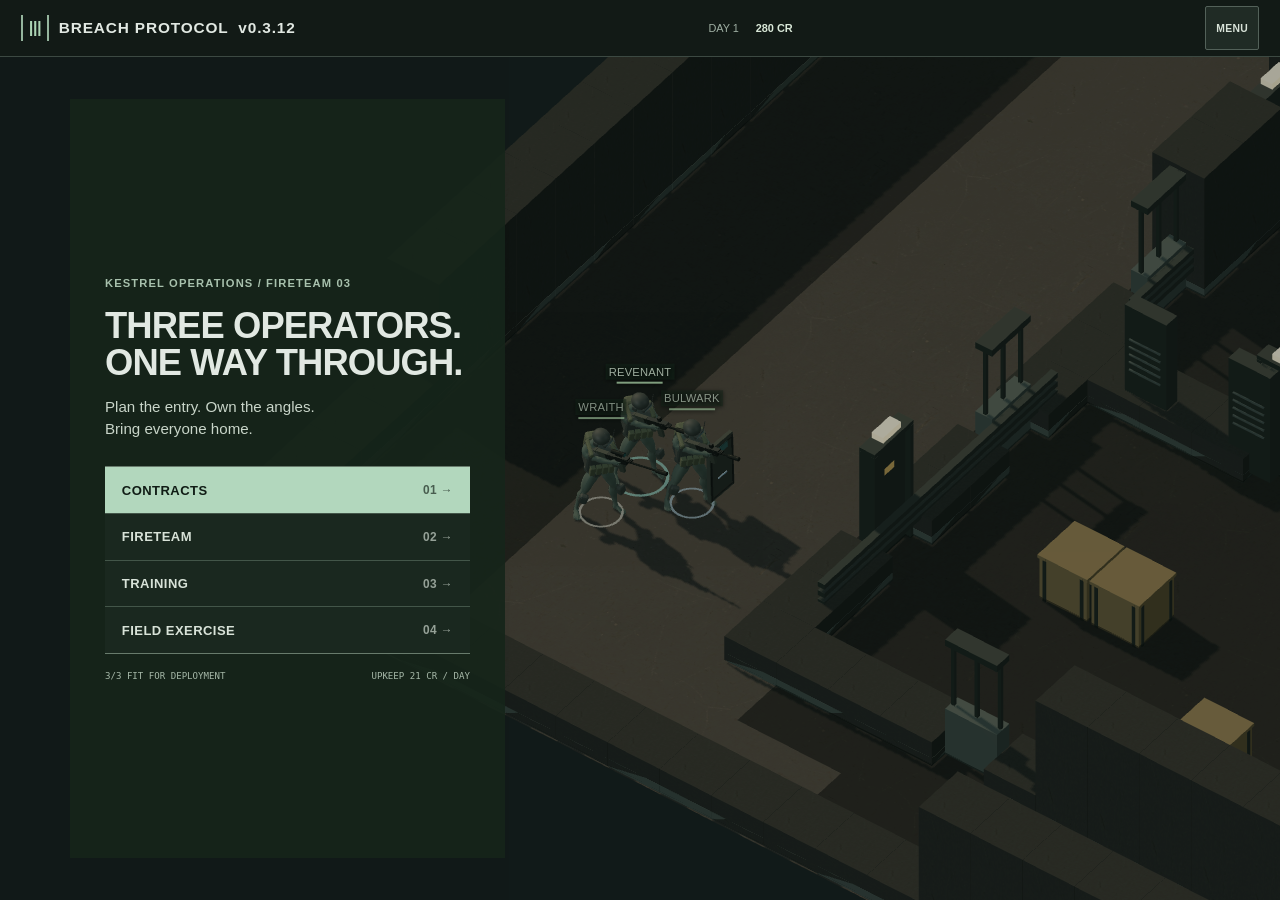
==== preview-030/index.html @ a47e844e "Publish-preview-030-0.3.12" ====
<!doctype html>
<html lang="en">
<head><meta charset="UTF-8"><meta name="viewport" content="width=device-width,initial-scale=1,viewport-fit=cover"><meta name="theme-color" content="#111715"><meta name="description" content="BREACH PROTOCOL 0.3.12 — command Fireteam Argent through immediate tactical turns; active previous-rules saves remain playable."><title>BREACH PROTOCOL — EXPERIMENTAL 0.3.12</title>  <script type="module" crossorigin src="./assets/index-BM2JCDid.js"></script>
  <link rel="modulepreload" crossorigin href="./assets/validation-Cw_dvTsr.js">
  <link rel="modulepreload" crossorigin href="./assets/three-DLab0ziT.js">
  <link rel="stylesheet" crossorigin href="./assets/index-C_0-lCHu.css">
</head>
<body><div id="app"></div></body>
</html>
---- preview-030/assets/index-C_0-lCHu.css ----
@font-face{font-family:Protocol;src:local("Bahnschrift");font-display:swap}:root{font-family:Protocol,Arial Narrow,Arial,sans-serif;color:#e1e8e2;background:#111916;font-synthesis:none;--paper:#d8e2d8;--muted:#9aaba0;--line:#3c4942;--teal:#8bd2ba;--text-scale:1;font-size:calc(14px * var(--text-scale));color-scheme:dark}*{box-sizing:border-box}body{margin:0}button,input,select{font:inherit}button,a,input,select,summary{-webkit-tap-highlight-color:transparent}button{min-height:44px;border:1px solid #536159;border-radius:2px;background:#202b25;color:var(--paper);padding:.65rem .85rem;cursor:pointer;font-weight:650;letter-spacing:.035em;touch-action:manipulation}button:hover{background:#334239;border-color:#a0b3a6}button:active{background:#42574a}button:disabled{color:#89958c;border-color:#354039;background:#1a221d;cursor:not-allowed}button:focus-visible,a:focus-visible,input:focus-visible,select:focus-visible,summary:focus-visible{outline:3px solid #a2dec8;outline-offset:3px}button.primary{background:#b2d7bd;color:#101c15;border-color:#c4e6cf}button.primary:hover{background:#d6eedc}button.danger{border-color:#ab7969;color:#f4c4b6;background:#36251f}button.active{border-color:#9dddca;color:#c1f4df;background:#293e33}button.wide{width:100%;margin-top:1rem}a{color:#acddc6}p{line-height:1.6;color:#b9c6bb}h1,h2,h3,p{margin-top:0}h1{font-size:2.5rem;line-height:1.06;letter-spacing:-.025em;margin-bottom:1.2rem;font-weight:600}h2{font-size:1.38rem;line-height:1.2;font-weight:550;margin-bottom:.5rem}h3{font-size:1.1rem;font-weight:600;margin-bottom:.5rem}small{font-size:.78rem}strong,b{font-weight:650}.muted{color:var(--muted);font-size:.9rem}.warning{color:#f0bfa7;border-left:2px solid #d68f6c;padding-left:.8rem}.eyebrow{font-size:.8rem;letter-spacing:.1em;color:#a8c1ad;font-weight:600;margin-bottom:1rem}.sr-only{position:absolute;width:1px;height:1px;padding:0;margin:-1px;overflow:hidden;clip:rect(0,0,0,0);white-space:nowrap;border:0}[hidden]{display:none!important}#app{height:100dvh;min-height:480px;display:grid;grid-template-rows:auto minmax(150px,1fr) auto;overflow:hidden;position:relative}#header{grid-row:1;z-index:5;display:flex;align-items:center;justify-content:space-between;gap:.5rem;min-height:57px;padding:0 1rem;background:#121a16;border-bottom:1px solid var(--line)}.wordmark{font-size:1.1rem;font-weight:700;letter-spacing:.055em;display:flex;align-items:center;gap:.7rem;white-space:nowrap}.mark{display:inline-grid;place-items:center;color:#acd4b4;font-size:1.5rem;line-height:1;border-left:2px solid #95b59d;border-right:2px solid #95b59d;width:28px;height:26px}.base-status{display:flex;gap:1.2rem;font-size:.78rem;color:#9fafa3}.base-status b{color:#d9e8d8}.menu-button{font-size:.74rem;min-height:36px;padding:.5rem .7rem}.mode-status{padding:.5rem .2rem;font-size:.74rem;background:transparent;border:0;color:#c5e6cf;min-height:44px;white-space:nowrap}.mode-status:disabled{border:0;background:transparent;color:#c5e6cf}.alarm{font-size:.67rem;color:#b1c8a9;letter-spacing:.07em}.alarm.hot{color:#f1a886}#stage{grid-row:2;position:relative;overflow:hidden;min-height:150px}#stage canvas{display:block;width:100%;height:100%;touch-action:none;outline-offset:-4px}#stage .loading{position:absolute;inset:0;display:grid;place-items:center;color:#afd4b9;font-size:.8rem;letter-spacing:.1em}#screen{position:absolute;z-index:3;inset:57px 0 0;overflow:auto;padding:2rem;overscroll-behavior:contain;scrollbar-color:#526a58 #141e16;background:#0e1711b3}.base-menu{max-width:480px;min-height:100%;display:flex;flex-direction:column;justify-content:flex-end;margin:0 auto;padding:1rem 0}.base-menu h1{font-size:3rem;line-height:1.03;margin-bottom:1rem;max-width:440px}.base-menu .intro{color:#c9d5c9;font-size:1.08rem;line-height:1.5;margin-bottom:1.8rem}.base-nav{display:grid;gap:1px;background:#435649;border-top:1px solid #687b6c;border-bottom:1px solid #687b6c}.base-nav button{display:flex;justify-content:space-between;align-items:center;border:0;border-radius:0;padding:1.1rem 1.2rem;background:#1a281f;text-align:left;font-size:.93rem}.base-nav button.primary{background:#b2d7bd}.base-nav button span{font-size:.85rem;opacity:.65}.base-footer{display:flex;justify-content:space-between;gap:1rem;flex-wrap:wrap;font-family:Consolas,monospace;font-size:.65rem;line-height:1.4;margin-top:1.1rem;color:#a7b9a9}.screen-sheet{max-width:880px;margin:0 auto;padding:1.7rem;background:#151f18;border:1px solid #3e4d40}.back{background:transparent;border:0;padding:0;min-height:44px;text-align:left;color:#a9c6b1;font-size:.8rem;margin:0 0 1rem}.contract-list{display:grid;gap:0;margin-top:2rem}.contract{display:grid;grid-template-columns:1fr 150px;gap:2rem;padding:1.6rem 0;border-top:1px solid var(--line)}.contract p{margin-bottom:0;max-width:560px}.contract .eyebrow{font-size:.75rem;display:block;margin-bottom:.55rem}.contract-bottom{display:flex;flex-direction:column;align-items:stretch;justify-content:space-between;gap:.75rem}.contract-bottom strong{font-size:2rem;text-align:right}.contract-bottom small{font-size:.8rem;color:var(--muted)}.facts{display:grid;grid-template-columns:1fr 1fr;gap:1.2rem;border-top:1px solid var(--line);border-bottom:1px solid var(--line);padding:1.2rem 0;margin:1.8rem 0}.facts div{display:flex;flex-direction:column;gap:.3rem}.facts dt{font-size:.8rem;color:var(--muted)}.facts dd{margin:0;font-size:1.3rem}fieldset{padding:1rem 0;border:0;border-top:1px solid var(--line);margin:1.4rem 0}legend{font-size:.9rem;font-weight:600;padding:0 .7rem 0 0}.mode-choice{display:grid;grid-template-columns:1fr 1fr;gap:1rem}.mode-choice label{padding:1rem;border:1px solid var(--line);display:flex;align-items:start;gap:.7rem;margin:0}.mode-choice label:has(input:checked){border-color:#a0c6ac;background:#25372a}.mode-choice label small{display:block;margin-top:.4rem;line-height:1.5;color:var(--muted)}input[type=radio],input[type=checkbox]{width:20px;height:20px;flex-shrink:0;accent-color:#a4d3b4;margin:0;cursor:pointer}.intel{margin-bottom:1.5rem}.brief-team{display:grid;grid-template-columns:repeat(3,minmax(0,1fr));gap:1rem;margin:1.5rem 0}.brief-team b,.brief-team span{display:block}.brief-team b{font-size:.82rem}.brief-team span{font-size:.78rem;margin:.4rem 0}.meter{display:block;height:3px;background:#3b4940;overflow:hidden;flex:1}.meter i{display:block;height:100%;background:#a7cba9}.roster{display:grid;grid-template-columns:repeat(3,minmax(0,1fr));gap:1.5rem;margin-top:2rem}.roster article{min-width:0;border-top:1px solid var(--line);padding-top:1.2rem}.roster-title{display:flex;align-items:start;gap:.8rem}.role-number{font-family:Consolas,monospace;font-size:2rem;color:#748b78;line-height:1}.roster h2{font-size:1.1rem}.roster-title p{font-size:.7rem}.stat-line{font-size:.8rem;display:flex;justify-content:space-between;gap:.5rem;padding:.6rem 0}.stat-line span{color:#96b39e;font-size:.7rem}label{display:block;color:#b7c9ba;font-size:.88rem;margin-bottom:1rem}select{display:block;max-width:100%;width:100%;min-height:44px;background:#202d24;border:1px solid #536759;border-radius:2px;color:#e1eadf;padding:.6rem .45rem;margin-top:.4rem}.inline-actions{display:flex;gap:.7rem;flex-wrap:wrap;margin:1.3rem 0}.inline-actions>button{flex:1}.section-title{margin-top:2.3rem}.bond-row{display:flex;align-items:center;justify-content:space-between;gap:1rem;border-top:1px solid var(--line);padding:1rem 0}.bond-row b{font-size:.82rem}.bond-row p{font-size:.78rem;margin:.45rem 0}.training-list{display:grid;grid-template-columns:repeat(3,minmax(0,1fr));gap:1.4rem;margin:2rem 0}.training-list article{border-top:1px solid var(--line);padding-top:1rem}.training-list h2{font-size:1.1rem}.training-list p{font-size:.8rem;min-height:3rem}.attribute{display:flex;align-items:center;gap:.5rem;padding:.4rem 0;font-size:.78rem}.attribute span:first-child{width:95px;flex-shrink:0}.attribute b{width:35px;text-align:right;font-size:.75rem}.training-list label{margin-top:1.2rem}.debrief-team{display:grid;grid-template-columns:repeat(3,minmax(0,1fr));gap:1rem;margin:2rem 0}.debrief-team h2{font-size:1.05rem}.debrief-team p{font-size:.75rem}.debrief-team strong{color:#aed4b8}#hud{grid-row:3;z-index:4;position:relative;background:#141e18;border-top:1px solid #6b8371;padding:.65rem .9rem max(.35rem,env(safe-area-inset-bottom));max-height:55dvh;overflow-y:auto;overscroll-behavior:contain}.operator-strip{display:grid;grid-template-columns:repeat(3,minmax(0,1fr));gap:.5rem}.operator{position:relative;min-width:0;padding:.6rem .65rem;border:1px solid #46544a;border-top:2px solid #46544a;border-radius:0;background:#1c2820;text-align:left;letter-spacing:0;min-height:75px}.operator.selected{border-color:#8fc5a1;background:#24392b}.operator.down{color:#d79f8f;border-color:#855f51}.operator-name{display:flex;align-items:center;gap:.35rem;font-size:.76rem;margin-bottom:.6rem}.operator-name i{font-family:Consolas,monospace;color:#839f8b;font-size:.65rem;font-style:normal}.operator-stats{display:flex;justify-content:space-between;font-family:Consolas,monospace;font-size:.68rem;margin-top:.5rem;font-weight:400}.operator-stats b{font-weight:400;color:#b5c7b8}.watch-state{position:absolute;right:.5rem;top:-.35rem;font-family:Consolas,monospace;font-size:.55rem;color:#c7efdb;background:#244936;padding:0 .2rem}.ap-line{display:flex;align-items:center;gap:.85rem;min-height:40px;color:#a2b4a7;font-family:Consolas,monospace;font-size:.68rem}.ap-line strong{font-size:1.4rem;color:#acd9bb}.ap-line strong small{font-size:.8rem}.ap-line button{min-height:40px;border:0;background:transparent;font-size:.68rem;padding:.35rem .25rem;color:#c2d5c5}.ap-line>small{margin-left:auto;font-size:.63rem}.actions{display:grid;grid-template-columns:repeat(6,minmax(0,1fr));gap:.45rem}.actions button{min-width:0;font-size:.76rem;min-height:44px;padding:.65rem .2rem;background:#253128;border:1px solid #576c5d}.actions button.active{background:#3b5141;border-color:#c5e4cf;color:#edfff1}.actions button:disabled{background:#1a231c;color:#86968a;border-color:#39483c}.order-preview{display:flex;align-items:center;justify-content:space-between;min-height:35px;font-size:.72rem;gap:.5rem;color:#b1c9b7;padding:.5rem 0;line-height:1.35}.order-preview button{min-height:32px;padding:.25rem .35rem;font-size:.63rem;border:0;background:transparent}.execute-row{display:flex;gap:.5rem}.execute-row button{flex:1;font-size:.83rem;letter-spacing:.06em;min-height:44px}.execute-row button.primary{background:#99c5a4;border-color:#b4d8be}.radio-line{border:0;min-height:33px;padding:.55rem 0 .2rem;font-family:Consolas,monospace;font-size:.68rem;line-height:1.3;width:100%;background:transparent;text-align:left;color:#a0bda9;display:flex;gap:.5rem;align-items:center;letter-spacing:0}.radio-line b{margin-left:auto;font-size:.9rem}.queue-line{display:flex;align-items:center;justify-content:space-between;gap:.5rem;font-size:.68rem;color:#a6bfae;margin-top:.3rem}.queue-line button{font-size:.62rem;min-height:30px;padding:.35rem}.view-tools{position:fixed;left:.75rem;top:67px;display:flex;gap:.35rem}.view-tools button{min-width:44px;min-height:40px;padding:.3rem .6rem;font-size:.8rem;background:#101d15e6;border-color:#647669}.contacts{display:flex;gap:.4rem;flex-wrap:wrap;margin-bottom:.6rem}.contacts button{padding:.35rem .55rem;min-height:36px;font-size:.67rem;color:#f0bea8;border-color:#926a57;background:#32241d}.contacts button b{margin-left:.6rem;color:#e0dec6}.world-labels{position:absolute;inset:0;pointer-events:none;overflow:hidden}.unit-label{position:absolute;top:0;left:0;min-width:50px;text-align:center;color:#def0dd;opacity:.8;filter:drop-shadow(0 1px 2px #000);font-size:9px;letter-spacing:.02em}.unit-label span{display:block;text-shadow:0 1px 3px #000;background:#16271ca0;padding:2px 3px}.unit-label i{height:2px;display:block;background:#384d3d;max-width:46px;margin:2px auto 0}.unit-label b{display:block;background:#b0d6ac;height:100%}.unit-label.selected{opacity:1}.unit-label.hostile{color:#ffd0b8}.unit-label.hostile b{background:#df9a75}#toast{position:absolute;z-index:20;top:7rem;left:50%;transform:translate(-50%);max-width:min(520px,calc(100% - 2rem));padding:.8rem 1rem;background:#d6e3d2;color:#1b2b20;border:1px solid #f0f5e9;font-size:.85rem;line-height:1.4;pointer-events:none;opacity:0;transition:opacity .15s}#toast.show{opacity:1}dialog{width:min(650px,calc(100% - 1.5rem));max-height:calc(100dvh - 2rem);padding:1.3rem 1.5rem;background:#19251c;color:var(--paper);border:1px solid #819582;border-radius:2px;overflow:auto}dialog::backdrop{background:#08110bbd}.dialog-heading{display:flex;align-items:center;justify-content:space-between;gap:1rem;border-bottom:1px solid #465c4b;margin-bottom:1.2rem;padding-bottom:.7rem}.dialog-heading h2{font-size:1.05rem;letter-spacing:.04em;margin:0}.dialog-heading button{min-width:44px;min-height:44px;font-size:1.5rem;background:transparent;border:0;padding:.3rem}.order-grid{display:grid;grid-template-columns:repeat(2,minmax(0,1fr));gap:.7rem;margin:1rem 0}.order-grid button{font-size:.85rem}.check{display:flex;gap:.7rem;align-items:center;min-height:44px;margin:.8rem 0}.check b{display:block;font-size:.9rem}.check small{display:block;margin-top:.3rem;color:var(--muted);line-height:1.5}.support-stepper{display:flex;align-items:center;gap:.7rem;border-top:1px solid var(--line);border-bottom:1px solid var(--line);padding:1rem 0}.support-stepper b{margin-right:auto}.support-stepper button{min-width:44px}.skill-list article{display:flex;align-items:center;justify-content:space-between;gap:1rem;padding:1rem 0;border-top:1px solid var(--line)}.skill-list h3{font-size:.96rem}.skill-list h3 small{color:#a4bea9;margin-left:.35rem}.skill-list p{font-size:.85rem;margin:0}.skill-list button{flex-shrink:0;font-size:.75rem}.radio-history{list-style:none;margin:0;padding:0;font-family:Consolas,monospace;font-size:.8rem}.radio-history li{padding:.5rem 0;border-bottom:1px solid #35483a;line-height:1.5;overflow-wrap:anywhere}.radio-history time{color:#8aab94;margin-right:.5rem}.manual h3{margin-top:1.4rem}.manual p{font-size:.92rem}.backup-row{display:flex;align-items:center;justify-content:space-between;gap:.7rem;font-size:.78rem;border-top:1px solid var(--line);padding:.7rem 0}.backup-row button{font-size:.7rem}details{margin-top:2rem;border-top:1px solid var(--line);padding-top:.5rem}summary{cursor:pointer;min-height:44px;padding:.65rem 0;color:#b3ceb8}@media(min-width:900px){#header{padding:0 1.5rem}.in-mission #hud{width:760px;justify-self:center;border:1px solid #62776a;border-bottom:0;padding:.8rem 1.2rem .5rem;max-height:45dvh}.in-mission #stage{grid-row:2/4;grid-column:1}.in-mission #hud{grid-row:3;grid-column:1;margin-top:450px}#screen:has(.base-menu){padding:3rem 5rem;background:#0e17114d}.base-menu{margin:0;max-width:435px;justify-content:center;background:#17251be8;padding:2.5rem}.base-menu h1{font-size:2.6rem}.view-tools{left:1.5rem;top:75px}}@media(max-width:600px){#header{padding:0 .65rem;gap:.4rem}.wordmark{font-size:.92rem;gap:.4rem}.brand-small{display:none}.mark{width:23px;font-size:1.25rem;height:22px}.base-status{gap:.6rem;font-size:.7rem}#screen{padding:1rem;background:#0e1711ba}.base-menu{justify-content:flex-end;max-width:440px}.base-menu h1{font-size:2.45rem}.base-menu .eyebrow{font-size:.67rem}.base-menu .intro{font-size:.94rem;margin-bottom:1.4rem}.base-nav button{padding:1rem}.base-footer{font-size:.59rem}.screen-sheet{padding:1.1rem .8rem;border:0;background:#16221beb}h1{font-size:2.05rem}.screen-sheet p{font-size:.94rem}.contract{display:block;padding:1.4rem 0}.contract-bottom{flex-direction:row;align-items:center;margin-top:1rem}.contract-bottom strong{font-size:1.6rem}.mode-choice{grid-template-columns:1fr;gap:.65rem}.mode-choice label{padding:.8rem}.mode-choice label small{font-size:.84rem}.roster,.training-list{grid-template-columns:1fr;gap:1.8rem}.roster article{display:grid;grid-template-columns:1fr 1fr;column-gap:1rem}.roster-title,.roster article>.meter,.stat-line,.roster .inline-actions{grid-column:1/-1}.roster .inline-actions{margin:.1rem 0}.roster-title h2{font-size:1.3rem}.bond-row{align-items:start;flex-direction:column;gap:.5rem}.bond-row button{width:100%}.training-list p{min-height:0}.debrief-team{grid-template-columns:1fr;gap:1.2rem}.debrief-team article{border-top:1px solid var(--line);padding-top:1rem}.brief-team{gap:.7rem}.brief-team b{font-size:.72rem}.brief-team span{font-size:.7rem}#hud{padding:.5rem .65rem max(.2rem,env(safe-area-inset-bottom));max-height:55dvh}.actions{grid-template-columns:repeat(3,minmax(0,1fr));gap:.35rem}.actions button{font-size:.77rem}.operator{padding:.5rem .45rem;min-height:68px}.operator-name{font-size:.7rem;gap:.25rem;margin-bottom:.5rem}.operator-name i{display:none}.operator-stats{font-size:.65rem}.ap-line{gap:.75rem;min-height:36px}.ap-line strong{font-size:1.25rem}.ap-line>small{display:none}.order-preview{font-size:.72rem;min-height:33px}.radio-line{font-size:.62rem}.view-tools{top:64px;left:.65rem}.view-tools button{min-height:38px;font-size:.7rem;min-width:38px}.order-grid{gap:.5rem}.order-grid button{font-size:.75rem}.skill-list article{gap:.7rem}.skill-list button{font-size:.7rem;padding:.5rem}.skill-list p{font-size:.82rem}dialog{padding:1rem}.facts{gap:1rem}.facts dd{font-size:1.1rem}}@media(max-height:700px)and (max-width:600px){#hud{max-height:56dvh}.operator{min-height:60px}.operator-name{margin-bottom:.3rem}.operator-stats{margin-top:.3rem}.ap-line{min-height:33px}.actions button{min-height:40px}.order-preview{min-height:28px;font-size:.65rem}.execute-row button{min-height:42px}.radio-line{min-height:28px}.base-menu h1{font-size:2rem}.base-menu .intro{margin-bottom:1rem}}@media(prefers-reduced-motion:reduce){*{scroll-behavior:auto!important;transition:none!important}}#portrait-gate{position:fixed;inset:0;z-index:1000;display:grid;place-items:center;padding:1.5rem;background:#111916;color:#e1e8e2;text-align:center}#portrait-gate[hidden]{display:none!important}.portrait-gate-copy{width:min(100%,25rem);border-left:2px solid #a8d6b6;padding:1rem 1.25rem;text-align:left}.portrait-gate-title{margin-bottom:.45rem;color:#eef7ee;font-size:1.45rem;line-height:1.2}.portrait-gate-copy p:last-child{margin-bottom:0;color:#b9c6bb}.in-mission #hud{padding:.42rem .55rem max(.2rem,env(safe-area-inset-bottom));max-height:50dvh}.operator-strip{gap:.32rem}.operator{min-height:56px;padding:.42rem .45rem}.operator-name{margin-bottom:.32rem}.operator-stats{margin-top:.32rem}.ap-line{min-height:32px;gap:.55rem}.ap-line strong{font-size:1.1rem}.actions{grid-template-columns:repeat(6,minmax(44px,1fr));gap:4px;overflow-x:hidden}.actions button{min-height:52px;padding:4px 1px 3px;display:grid;grid-template-rows:24px auto;place-items:center;align-content:center;gap:1px;font-size:clamp(.48rem,2.25vw,.66rem);line-height:1.05;letter-spacing:.015em}.actions button span{overflow-wrap:anywhere;text-align:center}.action-icon{width:21px;height:21px;stroke-width:1.8}.contacts{margin-bottom:.35rem;gap:.28rem}.contact{display:inline-flex;align-items:center;min-height:36px;padding:.28rem .42rem;border:1px solid #72624f;color:#f0bea8;background:#32241d;font-size:.63rem;line-height:1.18}.contact b{margin-left:.35rem;color:#e0dec6}.contact.marker{border-style:dashed;color:#c3d4d8;background:#1d2a2d}.contact.last-known{color:#d8c39e;background:#2b2820}.contact.blocked{color:#f0c1a8}.action-help{min-height:34px;padding:.35rem 0}.action-help button{min-height:36px}.queue-line{display:none}@media(max-width:600px){.actions{grid-template-columns:repeat(6,minmax(44px,1fr))}.actions button{font-size:clamp(.46rem,2.15vw,.62rem)}.operator{min-height:56px}.ap-line{min-height:32px}}@media(max-height:700px)and (max-width:600px){.actions button{min-height:44px}.operator{min-height:52px}}#screen{top:var(--header-height,57px)}.view-tools{top:calc(var(--header-height,57px) + 8px)}.operator-name{overflow-wrap:anywhere}.radio-line{font-size:.76rem;min-height:44px}.contacts button,.view-tools button,.menu-button{min-height:44px}.view-tools button{min-width:44px}@media(max-width:600px){html[data-large-text=true] #header{flex-wrap:wrap;padding-top:.3rem;padding-bottom:.3rem}html[data-large-text=true] .wordmark{flex:1 1 40%}html[data-large-text=true] .operator-name{font-size:.6rem}html[data-large-text=true] .ap-line{flex-wrap:wrap;gap:.3rem .6rem}html[data-large-text=true] .brief-team,html[data-large-text=true] .facts,html[data-large-text=true] .order-grid{grid-template-columns:1fr}.operator-stats{font-size:.72rem}}.actions button{min-height:56px;grid-template-rows:23px minmax(18px,auto);font-size:.8rem;line-height:1.1;overflow:hidden}.actions button[aria-disabled=true]{background:#1a231c;color:#a9b7ad;border-color:#536257;cursor:not-allowed}.actions button[aria-disabled=true]:focus-visible{outline-color:#d8d0a5}.action-help{min-height:44px;font-size:.8rem}.action-help button{min-width:44px;min-height:44px;font-size:.8rem}.contact{min-height:44px;font-size:.75rem}.unit-label{font-size:.8rem}.contacts button{min-height:44px}.operator,.actions button,.action-help button,.contacts button{touch-action:manipulation}@media(max-height:700px)and (max-width:600px){.actions button{min-height:52px}.action-help{min-height:44px}.operator{min-height:52px}}@media(max-width:600px){html[data-large-text=true] .actions button{min-height:72px;font-size:.8rem;grid-template-rows:24px minmax(34px,auto)}html[data-large-text=true] .action-help{font-size:.8rem}}.action-pager{display:grid;grid-template-columns:44px minmax(0,1fr) 44px;gap:4px;align-items:stretch;max-width:100%;overflow:hidden}.action-page{display:grid;grid-template-columns:repeat(var(--action-page-size),minmax(44px,1fr));gap:4px;min-width:0}.action-pager button{touch-action:manipulation}.action-page-arrow{width:44px;min-width:44px;min-height:56px;padding:0;display:grid;place-items:center;font-size:1.8rem;line-height:1;background:#1d2821;border-color:#576c5d}.action-page-arrow:disabled{color:#5d6961;background:#161e19;border-color:#303b33}.action-slot{min-width:44px;min-height:56px;padding:4px 1px 3px;display:grid;grid-template-rows:23px minmax(18px,auto);place-items:center;align-content:center;gap:1px;font-size:.8rem;line-height:1.1;letter-spacing:.015em;background:#253128;border:1px solid #576c5d;overflow:visible}.action-slot span{min-width:0;max-width:100%;overflow-wrap:anywhere;text-align:center}.action-slot.active{background:#3b5141;border-color:#c5e4cf;color:#edfff1}.action-slot:disabled,.action-slot[aria-disabled=true]{background:#1a231c;color:#a9b7ad;border-color:#536257}.action-slot[aria-disabled=true]{cursor:pointer}.action-slot[aria-disabled=true]:focus-visible{outline-color:#d8d0a5}.action-page-status{min-height:18px;display:flex;align-items:center;justify-content:center;color:#899d8f;font-family:Consolas,monospace;font-size:.68rem;line-height:1.2;padding-top:3px}.action-help>span{min-width:0;overflow-wrap:anywhere}@media(max-width:600px){.in-mission #hud{padding-left:6px;padding-right:6px}.action-slot{font-size:clamp(10px,2.6vw,.74rem)}html[data-large-text=true] .action-slot{min-height:76px;font-size:.78rem;grid-template-rows:24px minmax(38px,auto)}html[data-large-text=true] .action-page-arrow{min-height:76px}.action-help{align-items:flex-start}html[data-large-text=true] .action-help{display:grid;grid-template-columns:minmax(0,1fr);gap:.35rem}html[data-large-text=true] .action-help button{width:100%}}@media(max-height:700px)and (max-width:600px){.action-slot,.action-page-arrow{min-height:52px}}html[data-large-text=true] .action-help{display:grid;grid-template-columns:minmax(0,1fr);gap:.35rem}html[data-large-text=true] .action-help button{width:100%}.sim-command-hud{box-sizing:border-box;width:100%;max-width:760px;min-width:0;overflow-x:hidden;padding:8px;background:#141e18;border-top:1px solid #6b8371;color:#e1eadf;font-family:Consolas,Courier New,monospace}.sim-command-hud *{box-sizing:border-box}.sim-command-hud button{min-width:44px;min-height:44px;border:1px solid #576c5d;border-radius:2px;background:#253128;color:#e1eadf;font:inherit;cursor:pointer}.sim-command-hud button:focus-visible{outline:2px solid #d8d0a5;outline-offset:2px}.sim-command-hud button[aria-disabled=true],.sim-command-hud button:disabled{color:#9aa89e;background:#1a231c;border-color:#4b594f;cursor:not-allowed}.sim-operators{display:grid;grid-template-columns:repeat(3,minmax(0,1fr));gap:4px}.sim-operator{display:grid;grid-template-columns:minmax(0,1fr) auto;grid-template-rows:auto auto;gap:3px 6px;padding:6px;overflow:hidden;text-align:left;letter-spacing:0}.sim-operator strong,.sim-operator span,.sim-operator b{min-width:0;overflow-wrap:anywhere}.sim-operator strong{font-size:.78rem}.sim-operator span{grid-row:2;grid-column:1/-1;color:#aebfb2;font-size:.64rem;line-height:1.3}.sim-operator b{font-size:.62rem;color:#bacbbc}.sim-operator.selected{background:#293d30;border-color:#a5cbae}.sim-operator.ready{border-top-color:#d1c277}.sim-action-pager{display:grid;grid-template-columns:44px minmax(0,1fr) 44px;gap:4px;margin-top:6px;min-width:0}.sim-action-page{display:grid;grid-template-columns:repeat(var(--sim-action-count),minmax(44px,1fr));gap:4px;min-width:0}.sim-action{display:grid;grid-template-rows:22px auto;place-items:center;align-content:center;gap:2px;padding:4px 1px;font-size:.7rem;line-height:1.05;overflow:hidden}.sim-action span{max-width:100%;overflow-wrap:anywhere;text-align:center}.sim-action.active{background:#3b5141;border-color:#c5e4cf}.sim-action .action-icon{width:20px;height:20px}.sim-page-arrow{padding:0;font-size:1.7rem}.sim-page-status{min-height:18px;padding-top:3px;text-align:center;color:#91a394;font-size:.65rem}.sim-target-strip{display:flex;gap:4px;max-width:100%;overflow-x:auto;overscroll-behavior-x:contain;padding:4px 0;scrollbar-width:thin}.sim-target{display:grid;flex:0 0 auto;min-height:44px;padding:4px 8px;border:1px solid #725d4e;background:#31241e;color:#efc4ad;font-size:.67rem;line-height:1.25}.sim-target b{color:#dfdec9;font-weight:400}.sim-target.reported{border-style:dashed;background:#202b2b;color:#b9cac6}.sim-target.door{background:#262920;color:#d8c99d}.sim-command-status{display:flex;align-items:center;justify-content:space-between;gap:6px;min-height:44px;color:#b8cbbd;font-size:.72rem;line-height:1.3}.sim-command-status span{min-width:0;overflow-wrap:anywhere}.sim-confirm{flex:0 0 auto;background:#4a604d!important;border-color:#b8d1bd!important}.sim-execute-row{display:grid;grid-template-columns:repeat(3,minmax(0,1fr));gap:4px}.sim-execute-row{grid-template-columns:repeat(2,minmax(0,1fr));margin-top:4px}.sim-execute-row:has(>button:only-child){grid-template-columns:1fr}.sim-execute-row .primary{background:#a9c9ae;color:#142018;border-color:#d7e5d9;font-weight:700}.sim-live{min-height:18px;padding-top:4px;color:#c8bfa1;font-size:.67rem}.sim-command-hud button,.sim-target{touch-action:manipulation}@media(max-width:430px){.sim-command-hud{padding:6px}.sim-operator{padding:4px}.sim-operator strong{font-size:.68rem}.sim-operator span{font-size:.57rem}.sim-action{font-size:clamp(.58rem,2.5vw,.7rem)}.sim-target-strip{overflow-x:auto}.sim-direction-strip{grid-template-columns:repeat(4,minmax(44px,1fr))}}html[data-large-text=true] .sim-command-hud{font-size:200%}html[data-large-text=true] .sim-operator span,html[data-large-text=true] .sim-operator b{font-size:.55em}html[data-large-text=true] .sim-action-page{grid-template-columns:repeat(2,minmax(44px,1fr))}html[data-large-text=true] .sim-action-pager{align-items:stretch}html[data-large-text=true] .sim-action{font-size:.55em;min-height:64px}html[data-large-text=true] .sim-target-strip{flex-wrap:wrap;overflow-x:hidden}@media(prefers-reduced-motion:reduce){.sim-command-hud *{scroll-behavior:auto!important;transition:none!important;animation:none!important}}@media(max-height:479px){#app.in-mission{min-height:0;grid-template-rows:auto minmax(120px,1fr) minmax(0,calc(100dvh - var(--header-height,57px) - 120px))}#app.in-mission #stage{min-height:120px}#app.in-mission #hud{min-height:0;max-height:none;overflow-y:auto;overscroll-behavior:contain}}.wordmark{min-width:0}.wordmark>span:not(.mark){min-width:0}.build-version{flex:0 0 auto}@media(max-width:430px){#header{gap:.25rem;padding:0 .5rem}.wordmark{gap:.35rem;font-size:.82rem}.build-version{font-size:.58rem}.base-status{min-width:0;flex:0 1 auto;gap:.35rem;font-size:.58rem}.mode-status{max-width:100px;overflow:hidden;text-overflow:ellipsis;font-size:.62rem}.alarm{display:none}.menu-button{flex:0 0 auto;padding:.5rem .55rem}}#app:has(.management-screen){min-height:0;height:100dvh;grid-template-rows:auto minmax(0,1fr) 0}#stage.management-active>canvas:not(.management-canvas),#stage.management-active>.world-labels{display:none}.management-canvas{position:absolute;left:0;top:0;width:100%;height:100%;display:block;pointer-events:none}#screen.management-screen{inset:var(--header-height,57px) 0 0;padding:0;background:transparent;overflow:hidden;pointer-events:none}.management-shell{position:relative;display:grid;grid-template-columns:minmax(380px,420px) minmax(0,1fr);height:100%;min-height:100%;pointer-events:none}.management-rail{grid-column:1;position:relative;z-index:2;display:flex;flex-direction:column;gap:0;min-height:100%;overflow:auto;padding:1.35rem 1.5rem 1.15rem;background:#0a140ff2;border-right:1px solid #415347;pointer-events:auto;scrollbar-color:#526a58 #101a14}.management-topline{display:flex;align-items:center;justify-content:space-between;gap:1rem;color:#a8cdb3;font-size:.78rem;letter-spacing:.1em;font-weight:650;margin-bottom:1.2rem}.management-menu{min-height:44px;font-size:.72rem;padding:.5rem .7rem;background:transparent}.management-screen h1{font-size:2.35rem;line-height:1.05;margin-bottom:.9rem;color:#eef4ed}.management-objective{max-width:34rem;margin-bottom:1.25rem;color:#c4d1c7}.management-facts,.management-context{display:grid;grid-template-columns:1fr 1fr;gap:.8rem 1rem;margin:0;padding:.95rem 0;border-top:1px solid var(--line);border-bottom:1px solid var(--line)}.management-facts{margin-bottom:.9rem}.management-context{border-top:0;padding-top:0;margin-bottom:1.1rem}.management-facts div,.management-context div{display:flex;flex-direction:column;gap:.28rem;min-width:0}.management-facts dt,.management-context dt{font-size:.72rem;color:#9fb1a3}.management-facts dd,.management-context dd{margin:0;color:#e1eae0;overflow-wrap:anywhere}.management-facts dd{font-size:1rem}.management-context dd{font:.67rem Consolas,monospace;color:#c1d3c4}.management-mode{margin:.1rem 0 .9rem;padding:0;border:0}.management-mode legend{font-size:.8rem;padding:0;margin-bottom:.55rem;color:#b7cbb9}.management-mode label{display:flex;gap:.6rem;align-items:flex-start;margin:0;padding:.6rem 0;border-top:1px solid #344339}.management-mode label:has(input:checked){color:#eff7ef}.management-mode label span{display:block;min-width:0}.management-mode label b{display:block;font-size:.76rem}.management-mode label small{display:block;margin-top:.2rem;color:#99ada0;line-height:1.4}.management-mode input{width:20px;height:20px;flex:0 0 20px;margin:0;accent-color:#a4d3b4}.management-intel{padding:.7rem 0;border-top:1px solid var(--line);border-bottom:1px solid var(--line);margin-bottom:.9rem}.management-intel strong{font-size:.77rem;color:#d5e2c8}.management-intel p{font-size:.76rem;line-height:1.45;margin:.4rem 0 0;color:#afc1b2}.management-operators{display:grid;gap:0;border-top:1px solid var(--line);margin-bottom:.9rem}.management-operator-row{display:flex;align-items:center;justify-content:space-between;gap:.75rem;width:100%;min-height:54px;padding:.55rem 0;border:0;border-bottom:1px solid var(--line);border-radius:0;background:transparent;text-align:left}.management-operator-row:hover{background:#18281d}.management-operator-row.selected{padding-left:.6rem;border-left:3px solid #a8d6b6;background:#203429}.management-operator-row span:first-child{display:flex;flex-direction:column;gap:.28rem;min-width:0}.management-operator-row b{font-size:.82rem}.management-operator-row small{font-size:.66rem;color:#a8bdab;overflow-wrap:anywhere}.management-health{width:108px;flex:0 0 108px;text-align:right;font:.66rem Consolas,monospace;color:#cad8ca}.management-meter{display:block;height:3px;margin-top:.35rem;background:#34453a;overflow:hidden}.management-meter i{display:block;height:100%;background:#a6cfab}.management-selection{border-left:2px solid #82b89a;padding:.65rem .8rem;margin-bottom:.85rem}.management-selection p{margin:0;color:#c4d3c5;font-size:.78rem;line-height:1.45}.management-selection p+p{color:#9fb4a3;font-size:.7rem}.management-wide{width:100%;min-height:52px;margin-top:.2rem}.management-back{order:10;background:transparent;border:0;border-top:1px solid var(--line);border-radius:0;padding:1rem 0 .25rem;margin-top:.9rem;color:#a9c6b1;text-align:left}.management-back-top{order:-1;background:transparent;border:0;padding:0;min-height:44px;margin:-.1rem 0 1rem;color:#a9c6b1;text-align:left}.management-secondary{background:transparent}.management-operator-tabs{display:grid;grid-template-columns:repeat(3,minmax(0,1fr));border:1px solid #495c4d;margin-bottom:1.2rem}.management-operator-tabs button{min-width:0;min-height:48px;padding:.5rem .25rem;border:0;border-right:1px solid #495c4d;border-radius:0;background:transparent;font-size:.72rem;overflow-wrap:anywhere}.management-operator-tabs button:last-child{border-right:0}.management-operator-tabs button.selected{background:#b6d9bf;color:#142218}.management-role{margin:-.55rem 0 1.1rem;color:#a9c8b0;font-size:.8rem;letter-spacing:.08em}.management-slot-list{display:grid;gap:.65rem;margin-bottom:1.3rem}.management-slot{display:grid;grid-template-columns:1fr auto;gap:.25rem .8rem;align-items:center;border-top:1px solid #46584a;border-bottom:1px solid #46584a;padding:.85rem .8rem}.management-slot span{grid-column:1;font-size:.7rem;color:#a4baa8}.management-slot strong{grid-column:1;font-size:1.25rem}.management-slot em{grid-column:2;grid-row:1/3;text-align:right;font-style:normal;color:#8fa494;font-size:.68rem;max-width:110px;line-height:1.35}.management-gear-slot{background:#15231a}.management-candidates{border-top:1px solid var(--line);padding-top:1rem}.management-candidates h2{font-size:1.05rem;margin-bottom:.35rem}.management-candidates p{font-size:.78rem;margin-bottom:.8rem}.management-candidate{display:flex;align-items:center;justify-content:space-between;width:100%;min-height:48px;margin-bottom:.45rem;border-radius:0;text-align:left;background:transparent}.management-candidate.selected{border-color:#b0d9ba;background:#263b2d;color:#eff9ef}.management-inspection{border-top:1px solid var(--line);margin-top:.65rem;padding-top:.85rem;color:#a9bda9;font-size:.74rem;line-height:1.4}.management-inspection [data-management-status]{display:block;min-height:24px}.management-base-note{font-size:.78rem;color:#a9bdaa;border-left:2px solid #a8c6ae;padding-left:.7rem}.management-arrow{color:#9fc8a8}.management-compare-table{width:100%;border-collapse:collapse;margin:1.2rem 0 .85rem;font-size:.8rem}.management-compare-table caption{position:absolute;width:1px;height:1px;overflow:hidden;clip:rect(0,0,0,0)}.management-compare-table th,.management-compare-table td{border:1px solid #4a5e4e;padding:.7rem .45rem;text-align:center}.management-compare-table thead th{color:#a9c9b1;font-size:.65rem;line-height:1.45}.management-compare-table thead th b{display:block;color:#eef7ee;font-size:.82rem;margin-top:.25rem}.management-compare-table tbody th{text-align:left;color:#d3dfd3;font-size:.75rem}.management-compare-table td{font-size:1.05rem;color:#eef6ed}.management-gear-line{margin:1rem 0 1.35rem;color:#aabfaa;font-size:.78rem}.management-gear-line b{color:#dce9db}.management-compare-actions{display:grid;grid-template-columns:1fr 1fr;gap:.65rem;margin-top:auto;padding-top:1rem}.management-compare-actions button{min-height:52px}.management-scene-status{position:absolute;z-index:3;left:calc(var(--management-scene-left, 0px) + 1rem);bottom:1rem;max-width:260px;margin:0;padding:.45rem .6rem;background:#0c1711e0;border-left:2px solid #d19b7f;color:#efc3ae;font:.66rem Consolas,monospace;line-height:1.35;pointer-events:none}@media(max-width:899px)and (min-width:601px){.management-shell{grid-template-columns:minmax(300px,42%) minmax(0,58%)}.management-rail{padding:1rem}.management-screen h1{font-size:1.65rem}.management-facts,.management-context{gap:.55rem}.management-facts dd{font-size:.85rem}.management-compare-table{font-size:.7rem}.management-compare-table th,.management-compare-table td{padding:.45rem .25rem}}@media(max-width:600px){#screen.management-screen{overflow:auto}.management-shell{display:block;height:auto;min-height:100%;padding-top:190px;pointer-events:none}.management-rail{min-height:calc(100dvh - var(--header-height,57px) - 190px);padding:.95rem .8rem calc(1rem + env(safe-area-inset-bottom));border-right:0;border-top:1px solid #46584a;pointer-events:auto}.management-screen h1{font-size:2rem}.management-scene-status{left:.7rem;top:calc(190px - 2.6rem);bottom:auto;max-width:calc(100% - 1.4rem)}.management-facts{gap:.6rem}.management-facts dd{font-size:.92rem}.management-context dd{font-size:.62rem}.management-operator-row{min-height:58px}.management-health{width:94px;flex-basis:94px}.management-compare-actions{position:sticky;bottom:0;background:#0a140ffa;margin:0 -.8rem;padding:.75rem .8rem calc(.75rem + env(safe-area-inset-bottom));z-index:4}.management-compare-table{margin-top:1rem}.management-compare-table th,.management-compare-table td{padding:.65rem .3rem}.management-compare-table thead th{font-size:.6rem}.management-slot em{max-width:92px}.management-back{margin-top:.7rem}}@media(max-height:479px)and (min-width:601px){#screen.management-screen{overflow:hidden}.management-shell{grid-template-columns:42% 58%}.management-rail{padding:.65rem .8rem 3.6rem;overflow:auto}.management-screen h1{font-size:1.55rem;margin-bottom:.5rem}.management-topline{margin-bottom:.55rem}.management-objective{font-size:.76rem;line-height:1.35;margin-bottom:.55rem}.management-facts,.management-context{padding:.5rem 0;gap:.35rem}.management-facts,.management-mode{margin-bottom:.45rem}.management-intel{margin-bottom:.45rem;padding:.4rem 0}.management-operators{margin-bottom:.45rem}.management-selection{padding:.45rem .6rem;margin-bottom:.45rem}.management-wide{min-height:46px}.management-slot-list{margin-bottom:.6rem}.management-slot{padding:.5rem}.management-candidates{padding-top:.55rem}.management-candidate{min-height:44px;margin-bottom:.25rem}.management-compare .management-topline{display:none}.management-compare .management-back-top{margin-top:-.15rem;margin-bottom:.25rem}.management-compare h1{font-size:1.4rem;margin-bottom:.25rem}.management-compare .management-base-note{font-size:.68rem;margin-bottom:.25rem}.management-compare-table{margin:.35rem 0}.management-compare-table th,.management-compare-table td{padding:.2rem .25rem}.management-compare-table thead th{font-size:.58rem}.management-compare-table thead th b{font-size:.72rem;margin-top:.1rem}.management-compare-table tbody th,.management-compare-table td{font-size:.78rem}.management-gear-line{margin:.35rem 0;font-size:.7rem}.management-compare-actions{position:absolute;left:0;right:0;bottom:0;background:#0a140ffa;margin:0;padding:.45rem .8rem;z-index:4}.management-compare-actions button{min-height:46px}.management-scene-status{left:.6rem;bottom:.6rem}.management-scene-status[data-status=ready]{display:none}}@media(prefers-reduced-motion:reduce){.management-screen *{scroll-behavior:auto!important;transition:none!important}}.tactical-command-hud{box-sizing:border-box;width:100%;max-width:760px;min-width:0;overflow-x:hidden;padding:8px;background:#141e18;border-top:1px solid #6b8371;color:#e1eadf;font-family:Consolas,Courier New,monospace}.tactical-command-hud *{box-sizing:border-box}.tactical-command-hud button{min-width:44px;min-height:44px;border:1px solid #576c5d;border-radius:2px;background:#253128;color:#e1eadf;font:inherit;cursor:pointer;touch-action:manipulation}.tactical-command-hud button:focus-visible{outline:2px solid #d8d0a5;outline-offset:2px}.tactical-command-hud button[aria-disabled=true],.tactical-command-hud button:disabled{color:#9aa89e;background:#1a231c;border-color:#4b594f;cursor:not-allowed}.tactical-turn-line{display:flex;align-items:center;gap:10px;min-height:28px;color:#b8cbbd;font-size:.7rem}.tactical-turn-line strong{color:#e6efe4;font-size:.82rem}.tactical-turn-line span{margin-left:auto}.tactical-turn-line b{color:#d8c976}.tactical-operators{display:grid;grid-template-columns:repeat(3,minmax(0,1fr));gap:4px}.tactical-operator{display:grid;grid-template-columns:minmax(0,1fr);grid-template-rows:auto auto auto;gap:2px 5px;padding:5px;text-align:left;overflow:visible}.tactical-operator strong,.tactical-operator span,.tactical-operator b{min-width:0}.tactical-operator strong{grid-column:1;grid-row:1;font-size:.76rem;white-space:nowrap;overflow-wrap:normal;word-break:normal}.tactical-operator span{grid-column:1;grid-row:2;color:#adbbb0;font-size:.62rem;white-space:nowrap;overflow-wrap:normal;word-break:normal}.tactical-operator b{grid-column:1;grid-row:3;max-width:100%;font-size:.58rem;line-height:1.2;color:#b9c9bc;white-space:normal;overflow-wrap:anywhere;word-break:normal}.tactical-operator.selected{background:#293d30;border-color:#a5cbae}.tactical-allowance{display:flex;align-items:center;gap:8px;min-height:34px;font-size:.68rem}.tactical-allowance>span{margin-right:auto;color:#dfe9dd}.tactical-allowance b{font-weight:400}.tactical-allowance .ready{color:#b9d9bf}.tactical-allowance .spent{color:#819087}.tactical-action-pager{display:grid;grid-template-columns:44px minmax(0,1fr) 44px;gap:4px;min-width:0}.tactical-action-page{display:grid;grid-template-columns:repeat(var(--tactical-action-count),minmax(44px,1fr));gap:4px;min-width:0}.tactical-action{display:grid;grid-template-rows:22px auto;place-items:center;align-content:center;gap:2px;padding:4px 1px;font-size:.7rem;line-height:1.05;overflow:hidden}.tactical-action span{max-width:100%;overflow-wrap:anywhere;text-align:center}.tactical-action.active{background:#3b5141;border-color:#c5e4cf}.tactical-action .action-icon{width:20px;height:20px}.tactical-page-arrow{padding:0;font-size:1.7rem}.tactical-page-status{min-height:18px;padding-top:3px;text-align:center;color:#91a394;font-size:.65rem}.tactical-target-strip{display:flex;gap:4px;max-width:100%;overflow-x:auto;overscroll-behavior-x:contain;padding:4px 0;scrollbar-width:thin}.tactical-target{display:grid;flex:0 0 auto;min-height:44px;padding:4px 8px;border:1px solid #725d4e;background:#31241e;color:#efc4ad;font-size:.67rem;line-height:1.25}.tactical-target b{color:#dfdec9;font-weight:400}.tactical-target.selected{border-color:#e15b4d;outline:2px solid #e15b4d;outline-offset:-3px}.tactical-target.reported{border-style:dashed;background:#202b2b;color:#b9cac6}.tactical-target.door{background:#262920;color:#d8c99d}.tactical-command-status{position:sticky;top:0;z-index:2;display:flex;align-items:center;justify-content:space-between;gap:6px;min-height:44px;padding:2px 0;background:#141e18;color:#b8cbbd;font-size:.72rem;line-height:1.3}.tactical-command-status span{min-width:0;overflow-wrap:anywhere}.tactical-confirm{flex:0 0 auto;background:#4a604d!important;border-color:#b8d1bd!important}.tactical-live{min-height:18px;padding-top:3px;color:#c8bfa1;font-size:.67rem}.tactical-contact-cue{position:absolute;z-index:4;top:10px;left:50%;transform:translate(-50%);max-width:calc(100% - 20px);padding:8px 10px;border:1px solid #c4ab55;background:#20251c;color:#eee0a8;font:700 .72rem Consolas,Courier New,monospace;text-align:center;pointer-events:none}.tactical-contact-cue[hidden]{display:none}@media(max-width:430px){.tactical-command-hud{padding:6px}.tactical-turn-line{gap:6px}.tactical-operator{padding:4px}.tactical-operator strong{font-size:.67rem}.tactical-operator span,.tactical-operator b{font-size:.56rem}.tactical-action{font-size:clamp(.58rem,2.5vw,.7rem)}.tactical-target-strip{overflow-x:auto}}@media(max-height:479px){.tactical-command-hud{max-height:calc(100dvh - 132px);overflow-y:auto;overscroll-behavior:contain}.tactical-turn-line{min-height:24px}.tactical-operator,.tactical-action,.tactical-page-arrow{min-height:44px}.tactical-command-status{min-height:40px}.tactical-live{min-height:16px}}@media(max-height:479px)and (min-width:600px){#app.in-mission:has(#hud.tactical-command-hud){grid-template-rows:auto minmax(168px,1fr) minmax(0,calc(100dvh - var(--header-height,57px) - 168px))}#app.in-mission:has(#hud.tactical-command-hud) #stage{min-height:168px}#app.in-mission:has(#hud.tactical-command-hud) #hud{margin-top:0}}@media(prefers-reduced-motion:reduce){.tactical-command-hud *,.tactical-contact-cue{scroll-behavior:auto!important;transition:none!important;animation:none!important}}.tactical-turn-banner{position:absolute;z-index:5;top:33%;left:50%;transform:translate(-50%,-50%);width:max-content;max-width:calc(100% - 24px);padding:clamp(10px,2vw,16px) clamp(18px,5vw,42px);border:1px solid #9fc9ab;background:#101b15e8;color:#ecf6eb;box-shadow:0 7px 28px #050b078f;font:700 clamp(1rem,3vw,1.65rem)/1.1 Consolas,"Courier New",monospace;letter-spacing:.18em;text-align:center;pointer-events:none;opacity:0;transition:opacity .16s ease}.tactical-turn-banner[data-side=enemy]{border-color:#d39a7c;color:#ffe0cf}.tactical-turn-banner:not([hidden]){opacity:1}.tactical-turn-banner[hidden]{display:block;visibility:hidden;opacity:0}@media(prefers-reduced-motion:reduce){.tactical-turn-banner{transition:none!important}}.tactical-turn-banner[data-reduced-motion=true]{transition:none!important}@media(max-width:430px){.tactical-turn-banner{max-width:calc(100% - 16px);padding:9px 15px;font-size:clamp(.9rem,5vw,1.2rem);letter-spacing:.12em}}.tactical-operator{align-content:start}.tactical-selectable{pointer-events:auto;cursor:pointer}.world-labels{z-index:2}.tactical-selected-operator{position:fixed;left:max(8px,calc((100vw - 760px)/2));bottom:var(--tactical-panel-bottom, calc(55dvh + 8px) );z-index:6;display:flex;align-items:stretch;width:min(320px,calc(100vw - 16px));min-height:52px;border:1px solid #849b89;background:#17251b;color:#e1eadf;box-shadow:0 4px 16px #07100bcc;pointer-events:auto}.tactical-selected-operator-copy{display:grid;min-width:0;flex:1;align-content:center;gap:2px;padding:6px 9px}.tactical-selected-operator-copy span{color:#9fbaa5;font-size:.57rem;letter-spacing:.1em}.tactical-selected-operator-copy strong{min-width:0;overflow-wrap:anywhere;font-size:.84rem;letter-spacing:.03em}.tactical-selected-operator-copy b{min-width:0;overflow-wrap:anywhere;color:#c6dcc9;font-size:.66rem;font-weight:400}.tactical-operator-nav{flex:0 0 44px;min-width:44px!important;min-height:50px!important;padding:0!important;border:0!important;border-radius:0!important;background:#203126!important;color:#cfe3d1!important;font-size:1.5rem!important;line-height:1}.tactical-operator-nav:hover{background:#304938!important}.tactical-operator-nav[aria-disabled=true]{color:#718174!important;background:#19241c!important;cursor:not-allowed}@media(max-width:430px){.tactical-selected-operator{left:8px;width:min(300px,calc(100vw - 16px))}.tactical-selected-operator-copy{padding:5px 7px}.tactical-selected-operator-copy strong{font-size:.76rem}.tactical-selected-operator-copy b{font-size:.62rem}}@media(max-height:479px){.tactical-selected-operator{bottom:var(--tactical-panel-bottom, calc(100dvh - 112px) )}}
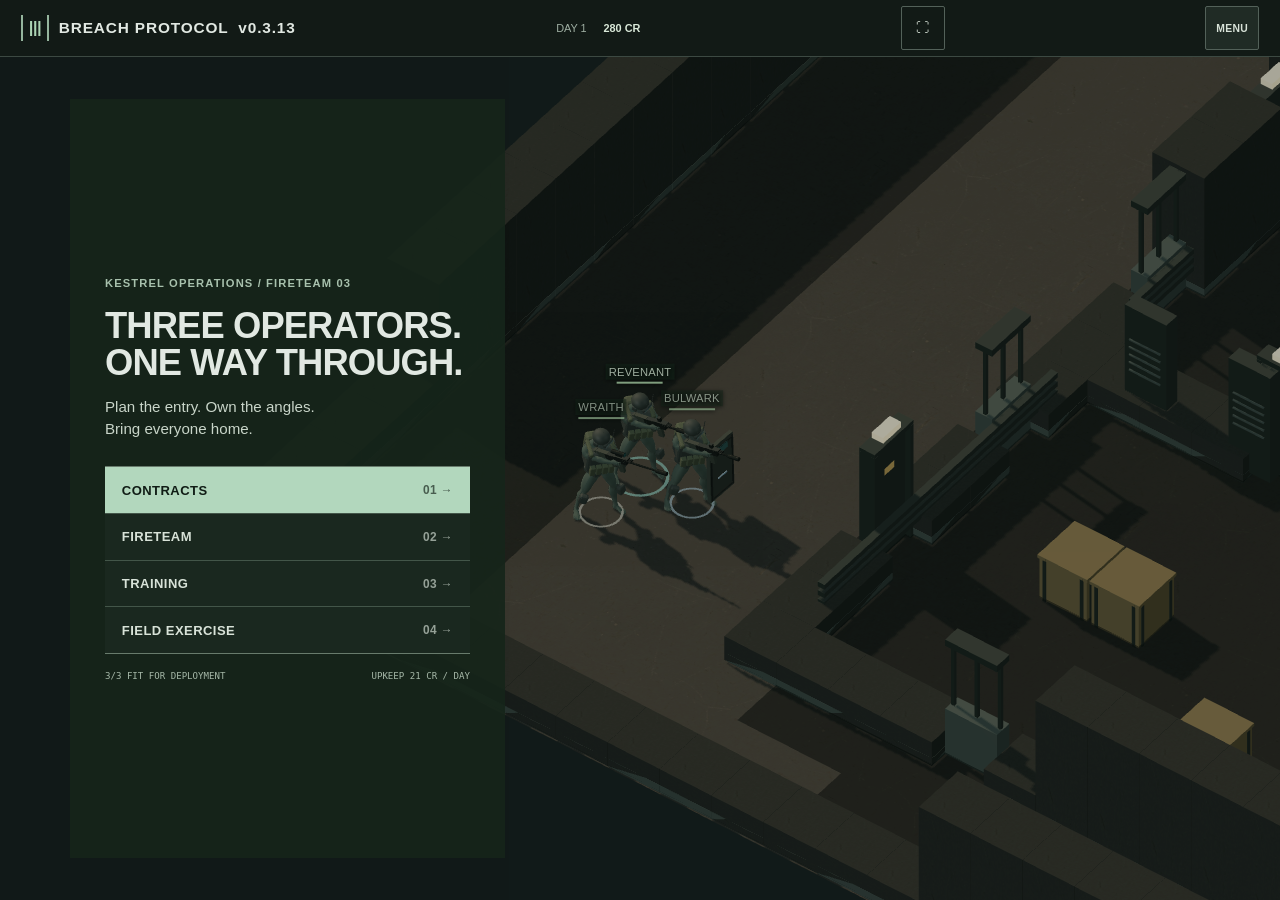
==== commit 977eb6f3: "Publish preview-030 0.3.13" ====
--- a/preview-030/index.html
+++ b/preview-030/index.html
@@ -1,9 +1,9 @@
 <!doctype html>
 <html lang="en">
-<head><meta charset="UTF-8"><meta name="viewport" content="width=device-width,initial-scale=1,viewport-fit=cover"><meta name="theme-color" content="#111715"><meta name="description" content="BREACH PROTOCOL 0.3.12 — command Fireteam Argent through immediate tactical turns; active previous-rules saves remain playable."><title>BREACH PROTOCOL — EXPERIMENTAL 0.3.12</title>  <script type="module" crossorigin src="./assets/index-BM2JCDid.js"></script>
+<head><meta charset="UTF-8"><meta name="viewport" content="width=device-width,initial-scale=1,viewport-fit=cover"><meta name="theme-color" content="#111715"><meta name="description" content="BREACH PROTOCOL 0.3.13 — command Fireteam Argent through immediate tactical turns; active previous-rules saves remain playable."><title>BREACH PROTOCOL — EXPERIMENTAL 0.3.13</title>  <script type="module" crossorigin src="./assets/index-bC4xRwTw.js"></script>
   <link rel="modulepreload" crossorigin href="./assets/validation-Cw_dvTsr.js">
   <link rel="modulepreload" crossorigin href="./assets/three-DLab0ziT.js">
-  <link rel="stylesheet" crossorigin href="./assets/index-C_0-lCHu.css">
+  <link rel="stylesheet" crossorigin href="./assets/index-uAHiMBQV.css">
 </head>
 <body><div id="app"></div></body>
 </html>
--- a/preview-030/assets/index-uAHiMBQV.css
+++ b/preview-030/assets/index-uAHiMBQV.css
@@ -0,0 +1 @@
+@font-face{font-family:Protocol;src:local("Bahnschrift");font-display:swap}:root{font-family:Protocol,Arial Narrow,Arial,sans-serif;color:#e1e8e2;background:#111916;font-synthesis:none;--paper:#d8e2d8;--muted:#9aaba0;--line:#3c4942;--teal:#8bd2ba;--text-scale:1;font-size:calc(14px * var(--text-scale));color-scheme:dark}*{box-sizing:border-box}body{margin:0}button,input,select{font:inherit}button,a,input,select,summary{-webkit-tap-highlight-color:transparent}button{min-height:44px;border:1px solid #536159;border-radius:2px;background:#202b25;color:var(--paper);padding:.65rem .85rem;cursor:pointer;font-weight:650;letter-spacing:.035em;touch-action:manipulation}button:hover{background:#334239;border-color:#a0b3a6}button:active{background:#42574a}button:disabled{color:#89958c;border-color:#354039;background:#1a221d;cursor:not-allowed}button:focus-visible,a:focus-visible,input:focus-visible,select:focus-visible,summary:focus-visible{outline:3px solid #a2dec8;outline-offset:3px}button.primary{background:#b2d7bd;color:#101c15;border-color:#c4e6cf}button.primary:hover{background:#d6eedc}button.danger{border-color:#ab7969;color:#f4c4b6;background:#36251f}button.active{border-color:#9dddca;color:#c1f4df;background:#293e33}button.wide{width:100%;margin-top:1rem}a{color:#acddc6}p{line-height:1.6;color:#b9c6bb}h1,h2,h3,p{margin-top:0}h1{font-size:2.5rem;line-height:1.06;letter-spacing:-.025em;margin-bottom:1.2rem;font-weight:600}h2{font-size:1.38rem;line-height:1.2;font-weight:550;margin-bottom:.5rem}h3{font-size:1.1rem;font-weight:600;margin-bottom:.5rem}small{font-size:.78rem}strong,b{font-weight:650}.muted{color:var(--muted);font-size:.9rem}.warning{color:#f0bfa7;border-left:2px solid #d68f6c;padding-left:.8rem}.eyebrow{font-size:.8rem;letter-spacing:.1em;color:#a8c1ad;font-weight:600;margin-bottom:1rem}.sr-only{position:absolute;width:1px;height:1px;padding:0;margin:-1px;overflow:hidden;clip:rect(0,0,0,0);white-space:nowrap;border:0}[hidden]{display:none!important}#app{height:100dvh;min-height:480px;display:grid;grid-template-rows:auto minmax(150px,1fr) auto;overflow:hidden;position:relative}#header{grid-row:1;z-index:5;display:flex;align-items:center;justify-content:space-between;gap:.5rem;min-height:57px;padding:0 1rem;background:#121a16;border-bottom:1px solid var(--line)}.wordmark{font-size:1.1rem;font-weight:700;letter-spacing:.055em;display:flex;align-items:center;gap:.7rem;white-space:nowrap}.mark{display:inline-grid;place-items:center;color:#acd4b4;font-size:1.5rem;line-height:1;border-left:2px solid #95b59d;border-right:2px solid #95b59d;width:28px;height:26px}.base-status{display:flex;gap:1.2rem;font-size:.78rem;color:#9fafa3}.base-status b{color:#d9e8d8}.menu-button{font-size:.74rem;min-height:36px;padding:.5rem .7rem}.mode-status{padding:.5rem .2rem;font-size:.74rem;background:transparent;border:0;color:#c5e6cf;min-height:44px;white-space:nowrap}.mode-status:disabled{border:0;background:transparent;color:#c5e6cf}.alarm{font-size:.67rem;color:#b1c8a9;letter-spacing:.07em}.alarm.hot{color:#f1a886}#stage{grid-row:2;position:relative;overflow:hidden;min-height:150px}#stage canvas{display:block;width:100%;height:100%;touch-action:none;outline-offset:-4px}#stage .loading{position:absolute;inset:0;display:grid;place-items:center;color:#afd4b9;font-size:.8rem;letter-spacing:.1em}#screen{position:absolute;z-index:3;inset:57px 0 0;overflow:auto;padding:2rem;overscroll-behavior:contain;scrollbar-color:#526a58 #141e16;background:#0e1711b3}.base-menu{max-width:480px;min-height:100%;display:flex;flex-direction:column;justify-content:flex-end;margin:0 auto;padding:1rem 0}.base-menu h1{font-size:3rem;line-height:1.03;margin-bottom:1rem;max-width:440px}.base-menu .intro{color:#c9d5c9;font-size:1.08rem;line-height:1.5;margin-bottom:1.8rem}.base-nav{display:grid;gap:1px;background:#435649;border-top:1px solid #687b6c;border-bottom:1px solid #687b6c}.base-nav button{display:flex;justify-content:space-between;align-items:center;border:0;border-radius:0;padding:1.1rem 1.2rem;background:#1a281f;text-align:left;font-size:.93rem}.base-nav button.primary{background:#b2d7bd}.base-nav button span{font-size:.85rem;opacity:.65}.base-footer{display:flex;justify-content:space-between;gap:1rem;flex-wrap:wrap;font-family:Consolas,monospace;font-size:.65rem;line-height:1.4;margin-top:1.1rem;color:#a7b9a9}.screen-sheet{max-width:880px;margin:0 auto;padding:1.7rem;background:#151f18;border:1px solid #3e4d40}.back{background:transparent;border:0;padding:0;min-height:44px;text-align:left;color:#a9c6b1;font-size:.8rem;margin:0 0 1rem}.contract-list{display:grid;gap:0;margin-top:2rem}.contract{display:grid;grid-template-columns:1fr 150px;gap:2rem;padding:1.6rem 0;border-top:1px solid var(--line)}.contract p{margin-bottom:0;max-width:560px}.contract .eyebrow{font-size:.75rem;display:block;margin-bottom:.55rem}.contract-bottom{display:flex;flex-direction:column;align-items:stretch;justify-content:space-between;gap:.75rem}.contract-bottom strong{font-size:2rem;text-align:right}.contract-bottom small{font-size:.8rem;color:var(--muted)}.facts{display:grid;grid-template-columns:1fr 1fr;gap:1.2rem;border-top:1px solid var(--line);border-bottom:1px solid var(--line);padding:1.2rem 0;margin:1.8rem 0}.facts div{display:flex;flex-direction:column;gap:.3rem}.facts dt{font-size:.8rem;color:var(--muted)}.facts dd{margin:0;font-size:1.3rem}fieldset{padding:1rem 0;border:0;border-top:1px solid var(--line);margin:1.4rem 0}legend{font-size:.9rem;font-weight:600;padding:0 .7rem 0 0}.mode-choice{display:grid;grid-template-columns:1fr 1fr;gap:1rem}.mode-choice label{padding:1rem;border:1px solid var(--line);display:flex;align-items:start;gap:.7rem;margin:0}.mode-choice label:has(input:checked){border-color:#a0c6ac;background:#25372a}.mode-choice label small{display:block;margin-top:.4rem;line-height:1.5;color:var(--muted)}input[type=radio],input[type=checkbox]{width:20px;height:20px;flex-shrink:0;accent-color:#a4d3b4;margin:0;cursor:pointer}.intel{margin-bottom:1.5rem}.brief-team{display:grid;grid-template-columns:repeat(3,minmax(0,1fr));gap:1rem;margin:1.5rem 0}.brief-team b,.brief-team span{display:block}.brief-team b{font-size:.82rem}.brief-team span{font-size:.78rem;margin:.4rem 0}.meter{display:block;height:3px;background:#3b4940;overflow:hidden;flex:1}.meter i{display:block;height:100%;background:#a7cba9}.roster{display:grid;grid-template-columns:repeat(3,minmax(0,1fr));gap:1.5rem;margin-top:2rem}.roster article{min-width:0;border-top:1px solid var(--line);padding-top:1.2rem}.roster-title{display:flex;align-items:start;gap:.8rem}.role-number{font-family:Consolas,monospace;font-size:2rem;color:#748b78;line-height:1}.roster h2{font-size:1.1rem}.roster-title p{font-size:.7rem}.stat-line{font-size:.8rem;display:flex;justify-content:space-between;gap:.5rem;padding:.6rem 0}.stat-line span{color:#96b39e;font-size:.7rem}label{display:block;color:#b7c9ba;font-size:.88rem;margin-bottom:1rem}select{display:block;max-width:100%;width:100%;min-height:44px;background:#202d24;border:1px solid #536759;border-radius:2px;color:#e1eadf;padding:.6rem .45rem;margin-top:.4rem}.inline-actions{display:flex;gap:.7rem;flex-wrap:wrap;margin:1.3rem 0}.inline-actions>button{flex:1}.section-title{margin-top:2.3rem}.bond-row{display:flex;align-items:center;justify-content:space-between;gap:1rem;border-top:1px solid var(--line);padding:1rem 0}.bond-row b{font-size:.82rem}.bond-row p{font-size:.78rem;margin:.45rem 0}.training-list{display:grid;grid-template-columns:repeat(3,minmax(0,1fr));gap:1.4rem;margin:2rem 0}.training-list article{border-top:1px solid var(--line);padding-top:1rem}.training-list h2{font-size:1.1rem}.training-list p{font-size:.8rem;min-height:3rem}.attribute{display:flex;align-items:center;gap:.5rem;padding:.4rem 0;font-size:.78rem}.attribute span:first-child{width:95px;flex-shrink:0}.attribute b{width:35px;text-align:right;font-size:.75rem}.training-list label{margin-top:1.2rem}.debrief-team{display:grid;grid-template-columns:repeat(3,minmax(0,1fr));gap:1rem;margin:2rem 0}.debrief-team h2{font-size:1.05rem}.debrief-team p{font-size:.75rem}.debrief-team strong{color:#aed4b8}#hud{grid-row:3;z-index:4;position:relative;background:#141e18;border-top:1px solid #6b8371;padding:.65rem .9rem max(.35rem,env(safe-area-inset-bottom));max-height:55dvh;overflow-y:auto;overscroll-behavior:contain}.operator-strip{display:grid;grid-template-columns:repeat(3,minmax(0,1fr));gap:.5rem}.operator{position:relative;min-width:0;padding:.6rem .65rem;border:1px solid #46544a;border-top:2px solid #46544a;border-radius:0;background:#1c2820;text-align:left;letter-spacing:0;min-height:75px}.operator.selected{border-color:#8fc5a1;background:#24392b}.operator.down{color:#d79f8f;border-color:#855f51}.operator-name{display:flex;align-items:center;gap:.35rem;font-size:.76rem;margin-bottom:.6rem}.operator-name i{font-family:Consolas,monospace;color:#839f8b;font-size:.65rem;font-style:normal}.operator-stats{display:flex;justify-content:space-between;font-family:Consolas,monospace;font-size:.68rem;margin-top:.5rem;font-weight:400}.operator-stats b{font-weight:400;color:#b5c7b8}.watch-state{position:absolute;right:.5rem;top:-.35rem;font-family:Consolas,monospace;font-size:.55rem;color:#c7efdb;background:#244936;padding:0 .2rem}.ap-line{display:flex;align-items:center;gap:.85rem;min-height:40px;color:#a2b4a7;font-family:Consolas,monospace;font-size:.68rem}.ap-line strong{font-size:1.4rem;color:#acd9bb}.ap-line strong small{font-size:.8rem}.ap-line button{min-height:40px;border:0;background:transparent;font-size:.68rem;padding:.35rem .25rem;color:#c2d5c5}.ap-line>small{margin-left:auto;font-size:.63rem}.actions{display:grid;grid-template-columns:repeat(6,minmax(0,1fr));gap:.45rem}.actions button{min-width:0;font-size:.76rem;min-height:44px;padding:.65rem .2rem;background:#253128;border:1px solid #576c5d}.actions button.active{background:#3b5141;border-color:#c5e4cf;color:#edfff1}.actions button:disabled{background:#1a231c;color:#86968a;border-color:#39483c}.order-preview{display:flex;align-items:center;justify-content:space-between;min-height:35px;font-size:.72rem;gap:.5rem;color:#b1c9b7;padding:.5rem 0;line-height:1.35}.order-preview button{min-height:32px;padding:.25rem .35rem;font-size:.63rem;border:0;background:transparent}.execute-row{display:flex;gap:.5rem}.execute-row button{flex:1;font-size:.83rem;letter-spacing:.06em;min-height:44px}.execute-row button.primary{background:#99c5a4;border-color:#b4d8be}.radio-line{border:0;min-height:33px;padding:.55rem 0 .2rem;font-family:Consolas,monospace;font-size:.68rem;line-height:1.3;width:100%;background:transparent;text-align:left;color:#a0bda9;display:flex;gap:.5rem;align-items:center;letter-spacing:0}.radio-line b{margin-left:auto;font-size:.9rem}.queue-line{display:flex;align-items:center;justify-content:space-between;gap:.5rem;font-size:.68rem;color:#a6bfae;margin-top:.3rem}.queue-line button{font-size:.62rem;min-height:30px;padding:.35rem}.view-tools{position:fixed;left:.75rem;top:67px;display:flex;gap:.35rem}.view-tools button{min-width:44px;min-height:40px;padding:.3rem .6rem;font-size:.8rem;background:#101d15e6;border-color:#647669}.contacts{display:flex;gap:.4rem;flex-wrap:wrap;margin-bottom:.6rem}.contacts button{padding:.35rem .55rem;min-height:36px;font-size:.67rem;color:#f0bea8;border-color:#926a57;background:#32241d}.contacts button b{margin-left:.6rem;color:#e0dec6}.world-labels{position:absolute;inset:0;pointer-events:none;overflow:hidden}.unit-label{position:absolute;top:0;left:0;min-width:50px;text-align:center;color:#def0dd;opacity:.8;filter:drop-shadow(0 1px 2px #000);font-size:9px;letter-spacing:.02em}.unit-label span{display:block;text-shadow:0 1px 3px #000;background:#16271ca0;padding:2px 3px}.unit-label i{height:2px;display:block;background:#384d3d;max-width:46px;margin:2px auto 0}.unit-label b{display:block;background:#b0d6ac;height:100%}.unit-label.selected{opacity:1}.unit-label.hostile{color:#ffd0b8}.unit-label.hostile b{background:#df9a75}#toast{position:absolute;z-index:20;top:7rem;left:50%;transform:translate(-50%);max-width:min(520px,calc(100% - 2rem));padding:.8rem 1rem;background:#d6e3d2;color:#1b2b20;border:1px solid #f0f5e9;font-size:.85rem;line-height:1.4;pointer-events:none;opacity:0;transition:opacity .15s}#toast.show{opacity:1}dialog{width:min(650px,calc(100% - 1.5rem));max-height:calc(100dvh - 2rem);padding:1.3rem 1.5rem;background:#19251c;color:var(--paper);border:1px solid #819582;border-radius:2px;overflow:auto}dialog::backdrop{background:#08110bbd}.dialog-heading{display:flex;align-items:center;justify-content:space-between;gap:1rem;border-bottom:1px solid #465c4b;margin-bottom:1.2rem;padding-bottom:.7rem}.dialog-heading h2{font-size:1.05rem;letter-spacing:.04em;margin:0}.dialog-heading button{min-width:44px;min-height:44px;font-size:1.5rem;background:transparent;border:0;padding:.3rem}.order-grid{display:grid;grid-template-columns:repeat(2,minmax(0,1fr));gap:.7rem;margin:1rem 0}.order-grid button{font-size:.85rem}.check{display:flex;gap:.7rem;align-items:center;min-height:44px;margin:.8rem 0}.check b{display:block;font-size:.9rem}.check small{display:block;margin-top:.3rem;color:var(--muted);line-height:1.5}.support-stepper{display:flex;align-items:center;gap:.7rem;border-top:1px solid var(--line);border-bottom:1px solid var(--line);padding:1rem 0}.support-stepper b{margin-right:auto}.support-stepper button{min-width:44px}.skill-list article{display:flex;align-items:center;justify-content:space-between;gap:1rem;padding:1rem 0;border-top:1px solid var(--line)}.skill-list h3{font-size:.96rem}.skill-list h3 small{color:#a4bea9;margin-left:.35rem}.skill-list p{font-size:.85rem;margin:0}.skill-list button{flex-shrink:0;font-size:.75rem}.radio-history{list-style:none;margin:0;padding:0;font-family:Consolas,monospace;font-size:.8rem}.radio-history li{padding:.5rem 0;border-bottom:1px solid #35483a;line-height:1.5;overflow-wrap:anywhere}.radio-history time{color:#8aab94;margin-right:.5rem}.manual h3{margin-top:1.4rem}.manual p{font-size:.92rem}.backup-row{display:flex;align-items:center;justify-content:space-between;gap:.7rem;font-size:.78rem;border-top:1px solid var(--line);padding:.7rem 0}.backup-row button{font-size:.7rem}details{margin-top:2rem;border-top:1px solid var(--line);padding-top:.5rem}summary{cursor:pointer;min-height:44px;padding:.65rem 0;color:#b3ceb8}@media(min-width:900px){#header{padding:0 1.5rem}.in-mission #hud{width:760px;justify-self:center;border:1px solid #62776a;border-bottom:0;padding:.8rem 1.2rem .5rem;max-height:45dvh}.in-mission #stage{grid-row:2/4;grid-column:1}.in-mission #hud{grid-row:3;grid-column:1;margin-top:450px}#screen:has(.base-menu){padding:3rem 5rem;background:#0e17114d}.base-menu{margin:0;max-width:435px;justify-content:center;background:#17251be8;padding:2.5rem}.base-menu h1{font-size:2.6rem}.view-tools{left:1.5rem;top:75px}}@media(max-width:600px){#header{padding:0 .65rem;gap:.4rem}.wordmark{font-size:.92rem;gap:.4rem}.brand-small{display:none}.mark{width:23px;font-size:1.25rem;height:22px}.base-status{gap:.6rem;font-size:.7rem}#screen{padding:1rem;background:#0e1711ba}.base-menu{justify-content:flex-end;max-width:440px}.base-menu h1{font-size:2.45rem}.base-menu .eyebrow{font-size:.67rem}.base-menu .intro{font-size:.94rem;margin-bottom:1.4rem}.base-nav button{padding:1rem}.base-footer{font-size:.59rem}.screen-sheet{padding:1.1rem .8rem;border:0;background:#16221beb}h1{font-size:2.05rem}.screen-sheet p{font-size:.94rem}.contract{display:block;padding:1.4rem 0}.contract-bottom{flex-direction:row;align-items:center;margin-top:1rem}.contract-bottom strong{font-size:1.6rem}.mode-choice{grid-template-columns:1fr;gap:.65rem}.mode-choice label{padding:.8rem}.mode-choice label small{font-size:.84rem}.roster,.training-list{grid-template-columns:1fr;gap:1.8rem}.roster article{display:grid;grid-template-columns:1fr 1fr;column-gap:1rem}.roster-title,.roster article>.meter,.stat-line,.roster .inline-actions{grid-column:1/-1}.roster .inline-actions{margin:.1rem 0}.roster-title h2{font-size:1.3rem}.bond-row{align-items:start;flex-direction:column;gap:.5rem}.bond-row button{width:100%}.training-list p{min-height:0}.debrief-team{grid-template-columns:1fr;gap:1.2rem}.debrief-team article{border-top:1px solid var(--line);padding-top:1rem}.brief-team{gap:.7rem}.brief-team b{font-size:.72rem}.brief-team span{font-size:.7rem}#hud{padding:.5rem .65rem max(.2rem,env(safe-area-inset-bottom));max-height:55dvh}.actions{grid-template-columns:repeat(3,minmax(0,1fr));gap:.35rem}.actions button{font-size:.77rem}.operator{padding:.5rem .45rem;min-height:68px}.operator-name{font-size:.7rem;gap:.25rem;margin-bottom:.5rem}.operator-name i{display:none}.operator-stats{font-size:.65rem}.ap-line{gap:.75rem;min-height:36px}.ap-line strong{font-size:1.25rem}.ap-line>small{display:none}.order-preview{font-size:.72rem;min-height:33px}.radio-line{font-size:.62rem}.view-tools{top:64px;left:.65rem}.view-tools button{min-height:38px;font-size:.7rem;min-width:38px}.order-grid{gap:.5rem}.order-grid button{font-size:.75rem}.skill-list article{gap:.7rem}.skill-list button{font-size:.7rem;padding:.5rem}.skill-list p{font-size:.82rem}dialog{padding:1rem}.facts{gap:1rem}.facts dd{font-size:1.1rem}}@media(max-height:700px)and (max-width:600px){#hud{max-height:56dvh}.operator{min-height:60px}.operator-name{margin-bottom:.3rem}.operator-stats{margin-top:.3rem}.ap-line{min-height:33px}.actions button{min-height:40px}.order-preview{min-height:28px;font-size:.65rem}.execute-row button{min-height:42px}.radio-line{min-height:28px}.base-menu h1{font-size:2rem}.base-menu .intro{margin-bottom:1rem}}@media(prefers-reduced-motion:reduce){*{scroll-behavior:auto!important;transition:none!important}}#portrait-gate{position:fixed;inset:0;z-index:1000;display:grid;place-items:center;padding:max(1rem,env(safe-area-inset-top)) max(1rem,env(safe-area-inset-right)) max(1rem,env(safe-area-inset-bottom)) max(1rem,env(safe-area-inset-left));background:#111916;color:#e1e8e2;text-align:center}#portrait-gate[hidden]{display:none!important}.portrait-gate-copy{width:min(100%,25rem);border-left:2px solid #a8d6b6;padding:1rem 1.25rem;text-align:left}.portrait-gate-title{margin-bottom:.45rem;color:#eef7ee;font-size:1.45rem;line-height:1.2}.portrait-gate-copy p:last-child{margin-bottom:0;color:#b9c6bb}.portrait-gate-actions{display:flex;flex-wrap:wrap;gap:.6rem;margin-top:1.25rem}.portrait-gate-actions button{flex:1 1 11rem;min-height:48px}.portrait-gate-primary{background:#b2d7bd;color:#101c15;border-color:#c4e6cf}.portrait-gate-secondary{background:transparent}.fullscreen-button{flex:0 0 auto;min-width:44px;min-height:44px;padding:.35rem .5rem;font-size:.95rem;line-height:1;background:transparent}.fullscreen-button:hover{background:#334239}#app:fullscreen{width:100%;height:100dvh;min-height:0}#app:fullscreen #header{padding-top:env(safe-area-inset-top);padding-bottom:env(safe-area-inset-bottom)}.in-mission #hud{padding:.42rem .55rem max(.2rem,env(safe-area-inset-bottom));max-height:50dvh}.operator-strip{gap:.32rem}.operator{min-height:56px;padding:.42rem .45rem}.operator-name{margin-bottom:.32rem}.operator-stats{margin-top:.32rem}.ap-line{min-height:32px;gap:.55rem}.ap-line strong{font-size:1.1rem}.actions{grid-template-columns:repeat(6,minmax(44px,1fr));gap:4px;overflow-x:hidden}.actions button{min-height:52px;padding:4px 1px 3px;display:grid;grid-template-rows:24px auto;place-items:center;align-content:center;gap:1px;font-size:clamp(.48rem,2.25vw,.66rem);line-height:1.05;letter-spacing:.015em}.actions button span{overflow-wrap:anywhere;text-align:center}.action-icon{width:21px;height:21px;stroke-width:1.8}.contacts{margin-bottom:.35rem;gap:.28rem}.contact{display:inline-flex;align-items:center;min-height:36px;padding:.28rem .42rem;border:1px solid #72624f;color:#f0bea8;background:#32241d;font-size:.63rem;line-height:1.18}.contact b{margin-left:.35rem;color:#e0dec6}.contact.marker{border-style:dashed;color:#c3d4d8;background:#1d2a2d}.contact.last-known{color:#d8c39e;background:#2b2820}.contact.blocked{color:#f0c1a8}.action-help{min-height:34px;padding:.35rem 0}.action-help button{min-height:36px}.queue-line{display:none}@media(max-width:600px){.actions{grid-template-columns:repeat(6,minmax(44px,1fr))}.actions button{font-size:clamp(.46rem,2.15vw,.62rem)}.operator{min-height:56px}.ap-line{min-height:32px}}@media(max-height:700px)and (max-width:600px){.actions button{min-height:44px}.operator{min-height:52px}}#screen{top:var(--header-height,57px)}.view-tools{top:calc(var(--header-height,57px) + 8px)}.operator-name{overflow-wrap:anywhere}.radio-line{font-size:.76rem;min-height:44px}.contacts button,.view-tools button,.menu-button{min-height:44px}.view-tools button{min-width:44px}@media(max-width:600px){html[data-large-text=true] #header{flex-wrap:wrap;padding-top:.3rem;padding-bottom:.3rem}html[data-large-text=true] .wordmark{flex:1 1 40%}html[data-large-text=true] .operator-name{font-size:.6rem}html[data-large-text=true] .ap-line{flex-wrap:wrap;gap:.3rem .6rem}html[data-large-text=true] .brief-team,html[data-large-text=true] .facts,html[data-large-text=true] .order-grid{grid-template-columns:1fr}.operator-stats{font-size:.72rem}}.actions button{min-height:56px;grid-template-rows:23px minmax(18px,auto);font-size:.8rem;line-height:1.1;overflow:hidden}.actions button[aria-disabled=true]{background:#1a231c;color:#a9b7ad;border-color:#536257;cursor:not-allowed}.actions button[aria-disabled=true]:focus-visible{outline-color:#d8d0a5}.action-help{min-height:44px;font-size:.8rem}.action-help button{min-width:44px;min-height:44px;font-size:.8rem}.contact{min-height:44px;font-size:.75rem}.unit-label{font-size:.8rem}.contacts button{min-height:44px}.operator,.actions button,.action-help button,.contacts button{touch-action:manipulation}@media(max-height:700px)and (max-width:600px){.actions button{min-height:52px}.action-help{min-height:44px}.operator{min-height:52px}}@media(max-width:600px){html[data-large-text=true] .actions button{min-height:72px;font-size:.8rem;grid-template-rows:24px minmax(34px,auto)}html[data-large-text=true] .action-help{font-size:.8rem}}.action-pager{display:grid;grid-template-columns:44px minmax(0,1fr) 44px;gap:4px;align-items:stretch;max-width:100%;overflow:hidden}.action-page{display:grid;grid-template-columns:repeat(var(--action-page-size),minmax(44px,1fr));gap:4px;min-width:0}.action-pager button{touch-action:manipulation}.action-page-arrow{width:44px;min-width:44px;min-height:56px;padding:0;display:grid;place-items:center;font-size:1.8rem;line-height:1;background:#1d2821;border-color:#576c5d}.action-page-arrow:disabled{color:#5d6961;background:#161e19;border-color:#303b33}.action-slot{min-width:44px;min-height:56px;padding:4px 1px 3px;display:grid;grid-template-rows:23px minmax(18px,auto);place-items:center;align-content:center;gap:1px;font-size:.8rem;line-height:1.1;letter-spacing:.015em;background:#253128;border:1px solid #576c5d;overflow:visible}.action-slot span{min-width:0;max-width:100%;overflow-wrap:anywhere;text-align:center}.action-slot.active{background:#3b5141;border-color:#c5e4cf;color:#edfff1}.action-slot:disabled,.action-slot[aria-disabled=true]{background:#1a231c;color:#a9b7ad;border-color:#536257}.action-slot[aria-disabled=true]{cursor:pointer}.action-slot[aria-disabled=true]:focus-visible{outline-color:#d8d0a5}.action-page-status{min-height:18px;display:flex;align-items:center;justify-content:center;color:#899d8f;font-family:Consolas,monospace;font-size:.68rem;line-height:1.2;padding-top:3px}.action-help>span{min-width:0;overflow-wrap:anywhere}@media(max-width:600px){.in-mission #hud{padding-left:6px;padding-right:6px}.action-slot{font-size:clamp(10px,2.6vw,.74rem)}html[data-large-text=true] .action-slot{min-height:76px;font-size:.78rem;grid-template-rows:24px minmax(38px,auto)}html[data-large-text=true] .action-page-arrow{min-height:76px}.action-help{align-items:flex-start}html[data-large-text=true] .action-help{display:grid;grid-template-columns:minmax(0,1fr);gap:.35rem}html[data-large-text=true] .action-help button{width:100%}}@media(max-height:700px)and (max-width:600px){.action-slot,.action-page-arrow{min-height:52px}}html[data-large-text=true] .action-help{display:grid;grid-template-columns:minmax(0,1fr);gap:.35rem}html[data-large-text=true] .action-help button{width:100%}.sim-command-hud{box-sizing:border-box;width:100%;max-width:760px;min-width:0;overflow-x:hidden;padding:8px;background:#141e18;border-top:1px solid #6b8371;color:#e1eadf;font-family:Consolas,Courier New,monospace}.sim-command-hud *{box-sizing:border-box}.sim-command-hud button{min-width:44px;min-height:44px;border:1px solid #576c5d;border-radius:2px;background:#253128;color:#e1eadf;font:inherit;cursor:pointer}.sim-command-hud button:focus-visible{outline:2px solid #d8d0a5;outline-offset:2px}.sim-command-hud button[aria-disabled=true],.sim-command-hud button:disabled{color:#9aa89e;background:#1a231c;border-color:#4b594f;cursor:not-allowed}.sim-operators{display:grid;grid-template-columns:repeat(3,minmax(0,1fr));gap:4px}.sim-operator{display:grid;grid-template-columns:minmax(0,1fr) auto;grid-template-rows:auto auto;gap:3px 6px;padding:6px;overflow:hidden;text-align:left;letter-spacing:0}.sim-operator strong,.sim-operator span,.sim-operator b{min-width:0;overflow-wrap:anywhere}.sim-operator strong{font-size:.78rem}.sim-operator span{grid-row:2;grid-column:1/-1;color:#aebfb2;font-size:.64rem;line-height:1.3}.sim-operator b{font-size:.62rem;color:#bacbbc}.sim-operator.selected{background:#293d30;border-color:#a5cbae}.sim-operator.ready{border-top-color:#d1c277}.sim-action-pager{display:grid;grid-template-columns:44px minmax(0,1fr) 44px;gap:4px;margin-top:6px;min-width:0}.sim-action-page{display:grid;grid-template-columns:repeat(var(--sim-action-count),minmax(44px,1fr));gap:4px;min-width:0}.sim-action{display:grid;grid-template-rows:22px auto;place-items:center;align-content:center;gap:2px;padding:4px 1px;font-size:.7rem;line-height:1.05;overflow:hidden}.sim-action span{max-width:100%;overflow-wrap:anywhere;text-align:center}.sim-action.active{background:#3b5141;border-color:#c5e4cf}.sim-action .action-icon{width:20px;height:20px}.sim-page-arrow{padding:0;font-size:1.7rem}.sim-page-status{min-height:18px;padding-top:3px;text-align:center;color:#91a394;font-size:.65rem}.sim-target-strip{display:flex;gap:4px;max-width:100%;overflow-x:auto;overscroll-behavior-x:contain;padding:4px 0;scrollbar-width:thin}.sim-target{display:grid;flex:0 0 auto;min-height:44px;padding:4px 8px;border:1px solid #725d4e;background:#31241e;color:#efc4ad;font-size:.67rem;line-height:1.25}.sim-target b{color:#dfdec9;font-weight:400}.sim-target.reported{border-style:dashed;background:#202b2b;color:#b9cac6}.sim-target.door{background:#262920;color:#d8c99d}.sim-command-status{display:flex;align-items:center;justify-content:space-between;gap:6px;min-height:44px;color:#b8cbbd;font-size:.72rem;line-height:1.3}.sim-command-status span{min-width:0;overflow-wrap:anywhere}.sim-confirm{flex:0 0 auto;background:#4a604d!important;border-color:#b8d1bd!important}.sim-execute-row{display:grid;grid-template-columns:repeat(3,minmax(0,1fr));gap:4px}.sim-execute-row{grid-template-columns:repeat(2,minmax(0,1fr));margin-top:4px}.sim-execute-row:has(>button:only-child){grid-template-columns:1fr}.sim-execute-row .primary{background:#a9c9ae;color:#142018;border-color:#d7e5d9;font-weight:700}.sim-live{min-height:18px;padding-top:4px;color:#c8bfa1;font-size:.67rem}.sim-command-hud button,.sim-target{touch-action:manipulation}@media(max-width:430px){.sim-command-hud{padding:6px}.sim-operator{padding:4px}.sim-operator strong{font-size:.68rem}.sim-operator span{font-size:.57rem}.sim-action{font-size:clamp(.58rem,2.5vw,.7rem)}.sim-target-strip{overflow-x:auto}.sim-direction-strip{grid-template-columns:repeat(4,minmax(44px,1fr))}}html[data-large-text=true] .sim-command-hud{font-size:200%}html[data-large-text=true] .sim-operator span,html[data-large-text=true] .sim-operator b{font-size:.55em}html[data-large-text=true] .sim-action-page{grid-template-columns:repeat(2,minmax(44px,1fr))}html[data-large-text=true] .sim-action-pager{align-items:stretch}html[data-large-text=true] .sim-action{font-size:.55em;min-height:64px}html[data-large-text=true] .sim-target-strip{flex-wrap:wrap;overflow-x:hidden}@media(prefers-reduced-motion:reduce){.sim-command-hud *{scroll-behavior:auto!important;transition:none!important;animation:none!important}}@media(max-height:479px){#app.in-mission{min-height:0;grid-template-rows:auto minmax(120px,1fr) minmax(0,calc(100dvh - var(--header-height,57px) - 120px))}#app.in-mission #stage{min-height:120px}#app.in-mission #hud{min-height:0;max-height:none;overflow-y:auto;overscroll-behavior:contain}}.wordmark{min-width:0}.wordmark>span:not(.mark){min-width:0}.build-version{flex:0 0 auto}@media(max-width:430px){#header{gap:.25rem;padding:0 .5rem}.wordmark{gap:.35rem;font-size:.82rem}.build-version{font-size:.58rem}.base-status{min-width:0;flex:0 1 auto;gap:.35rem;font-size:.58rem}.mode-status{max-width:100px;overflow:hidden;text-overflow:ellipsis;font-size:.62rem}.alarm{display:none}.menu-button{flex:0 0 auto;padding:.5rem .55rem}}#app:has(.management-screen){min-height:0;height:100dvh;grid-template-rows:auto minmax(0,1fr) 0}#stage.management-active>canvas:not(.management-canvas),#stage.management-active>.world-labels{display:none}.management-canvas{position:absolute;left:0;top:0;width:100%;height:100%;display:block;pointer-events:none}#screen.management-screen{inset:var(--header-height,57px) 0 0;padding:0;background:transparent;overflow:hidden;pointer-events:none}.management-shell{position:relative;display:grid;grid-template-columns:minmax(380px,420px) minmax(0,1fr);height:100%;min-height:100%;pointer-events:none}.management-rail{grid-column:1;position:relative;z-index:2;display:flex;flex-direction:column;gap:0;min-height:100%;overflow:auto;padding:1.35rem 1.5rem 1.15rem;background:#0a140ff2;border-right:1px solid #415347;pointer-events:auto;scrollbar-color:#526a58 #101a14}.management-topline{display:flex;align-items:center;justify-content:space-between;gap:1rem;color:#a8cdb3;font-size:.78rem;letter-spacing:.1em;font-weight:650;margin-bottom:1.2rem}.management-menu{min-height:44px;font-size:.72rem;padding:.5rem .7rem;background:transparent}.management-screen h1{font-size:2.35rem;line-height:1.05;margin-bottom:.9rem;color:#eef4ed}.management-objective{max-width:34rem;margin-bottom:1.25rem;color:#c4d1c7}.management-facts,.management-context{display:grid;grid-template-columns:1fr 1fr;gap:.8rem 1rem;margin:0;padding:.95rem 0;border-top:1px solid var(--line);border-bottom:1px solid var(--line)}.management-facts{margin-bottom:.9rem}.management-context{border-top:0;padding-top:0;margin-bottom:1.1rem}.management-facts div,.management-context div{display:flex;flex-direction:column;gap:.28rem;min-width:0}.management-facts dt,.management-context dt{font-size:.72rem;color:#9fb1a3}.management-facts dd,.management-context dd{margin:0;color:#e1eae0;overflow-wrap:anywhere}.management-facts dd{font-size:1rem}.management-context dd{font:.67rem Consolas,monospace;color:#c1d3c4}.management-mode{margin:.1rem 0 .9rem;padding:0;border:0}.management-mode legend{font-size:.8rem;padding:0;margin-bottom:.55rem;color:#b7cbb9}.management-mode label{display:flex;gap:.6rem;align-items:flex-start;margin:0;padding:.6rem 0;border-top:1px solid #344339}.management-mode label:has(input:checked){color:#eff7ef}.management-mode label span{display:block;min-width:0}.management-mode label b{display:block;font-size:.76rem}.management-mode label small{display:block;margin-top:.2rem;color:#99ada0;line-height:1.4}.management-mode input{width:20px;height:20px;flex:0 0 20px;margin:0;accent-color:#a4d3b4}.management-intel{padding:.7rem 0;border-top:1px solid var(--line);border-bottom:1px solid var(--line);margin-bottom:.9rem}.management-intel strong{font-size:.77rem;color:#d5e2c8}.management-intel p{font-size:.76rem;line-height:1.45;margin:.4rem 0 0;color:#afc1b2}.management-operators{display:grid;gap:0;border-top:1px solid var(--line);margin-bottom:.9rem}.management-operator-row{display:flex;align-items:center;justify-content:space-between;gap:.75rem;width:100%;min-height:54px;padding:.55rem 0;border:0;border-bottom:1px solid var(--line);border-radius:0;background:transparent;text-align:left}.management-operator-row:hover{background:#18281d}.management-operator-row.selected{padding-left:.6rem;border-left:3px solid #a8d6b6;background:#203429}.management-operator-row span:first-child{display:flex;flex-direction:column;gap:.28rem;min-width:0}.management-operator-row b{font-size:.82rem}.management-operator-row small{font-size:.66rem;color:#a8bdab;overflow-wrap:anywhere}.management-health{width:108px;flex:0 0 108px;text-align:right;font:.66rem Consolas,monospace;color:#cad8ca}.management-meter{display:block;height:3px;margin-top:.35rem;background:#34453a;overflow:hidden}.management-meter i{display:block;height:100%;background:#a6cfab}.management-selection{border-left:2px solid #82b89a;padding:.65rem .8rem;margin-bottom:.85rem}.management-selection p{margin:0;color:#c4d3c5;font-size:.78rem;line-height:1.45}.management-selection p+p{color:#9fb4a3;font-size:.7rem}.management-wide{width:100%;min-height:52px;margin-top:.2rem}.management-back{order:10;background:transparent;border:0;border-top:1px solid var(--line);border-radius:0;padding:1rem 0 .25rem;margin-top:.9rem;color:#a9c6b1;text-align:left}.management-back-top{order:-1;background:transparent;border:0;padding:0;min-height:44px;margin:-.1rem 0 1rem;color:#a9c6b1;text-align:left}.management-secondary{background:transparent}.management-operator-tabs{display:grid;grid-template-columns:repeat(3,minmax(0,1fr));border:1px solid #495c4d;margin-bottom:1.2rem}.management-operator-tabs button{min-width:0;min-height:48px;padding:.5rem .25rem;border:0;border-right:1px solid #495c4d;border-radius:0;background:transparent;font-size:.72rem;overflow-wrap:anywhere}.management-operator-tabs button:last-child{border-right:0}.management-operator-tabs button.selected{background:#b6d9bf;color:#142218}.management-role{margin:-.55rem 0 1.1rem;color:#a9c8b0;font-size:.8rem;letter-spacing:.08em}.management-slot-list{display:grid;gap:.65rem;margin-bottom:1.3rem}.management-slot{display:grid;grid-template-columns:1fr auto;gap:.25rem .8rem;align-items:center;border-top:1px solid #46584a;border-bottom:1px solid #46584a;padding:.85rem .8rem}.management-slot span{grid-column:1;font-size:.7rem;color:#a4baa8}.management-slot strong{grid-column:1;font-size:1.25rem}.management-slot em{grid-column:2;grid-row:1/3;text-align:right;font-style:normal;color:#8fa494;font-size:.68rem;max-width:110px;line-height:1.35}.management-gear-slot{background:#15231a}.management-candidates{border-top:1px solid var(--line);padding-top:1rem}.management-candidates h2{font-size:1.05rem;margin-bottom:.35rem}.management-candidates p{font-size:.78rem;margin-bottom:.8rem}.management-candidate{display:flex;align-items:center;justify-content:space-between;width:100%;min-height:48px;margin-bottom:.45rem;border-radius:0;text-align:left;background:transparent}.management-candidate.selected{border-color:#b0d9ba;background:#263b2d;color:#eff9ef}.management-inspection{border-top:1px solid var(--line);margin-top:.65rem;padding-top:.85rem;color:#a9bda9;font-size:.74rem;line-height:1.4}.management-inspection [data-management-status]{display:block;min-height:24px}.management-base-note{font-size:.78rem;color:#a9bdaa;border-left:2px solid #a8c6ae;padding-left:.7rem}.management-arrow{color:#9fc8a8}.management-compare-table{width:100%;border-collapse:collapse;margin:1.2rem 0 .85rem;font-size:.8rem}.management-compare-table caption{position:absolute;width:1px;height:1px;overflow:hidden;clip:rect(0,0,0,0)}.management-compare-table th,.management-compare-table td{border:1px solid #4a5e4e;padding:.7rem .45rem;text-align:center}.management-compare-table thead th{color:#a9c9b1;font-size:.65rem;line-height:1.45}.management-compare-table thead th b{display:block;color:#eef7ee;font-size:.82rem;margin-top:.25rem}.management-compare-table tbody th{text-align:left;color:#d3dfd3;font-size:.75rem}.management-compare-table td{font-size:1.05rem;color:#eef6ed}.management-gear-line{margin:1rem 0 1.35rem;color:#aabfaa;font-size:.78rem}.management-gear-line b{color:#dce9db}.management-compare-actions{display:grid;grid-template-columns:1fr 1fr;gap:.65rem;margin-top:auto;padding-top:1rem}.management-compare-actions button{min-height:52px}.management-scene-status{position:absolute;z-index:3;left:calc(var(--management-scene-left, 0px) + 1rem);bottom:1rem;max-width:260px;margin:0;padding:.45rem .6rem;background:#0c1711e0;border-left:2px solid #d19b7f;color:#efc3ae;font:.66rem Consolas,monospace;line-height:1.35;pointer-events:none}@media(max-width:899px)and (min-width:601px){.management-shell{grid-template-columns:minmax(300px,42%) minmax(0,58%)}.management-rail{padding:1rem}.management-screen h1{font-size:1.65rem}.management-facts,.management-context{gap:.55rem}.management-facts dd{font-size:.85rem}.management-compare-table{font-size:.7rem}.management-compare-table th,.management-compare-table td{padding:.45rem .25rem}}@media(max-width:600px){#screen.management-screen{overflow:auto}.management-shell{display:block;height:auto;min-height:100%;padding-top:190px;pointer-events:none}.management-rail{min-height:calc(100dvh - var(--header-height,57px) - 190px);padding:.95rem .8rem calc(1rem + env(safe-area-inset-bottom));border-right:0;border-top:1px solid #46584a;pointer-events:auto}.management-screen h1{font-size:2rem}.management-scene-status{left:.7rem;top:calc(190px - 2.6rem);bottom:auto;max-width:calc(100% - 1.4rem)}.management-facts{gap:.6rem}.management-facts dd{font-size:.92rem}.management-context dd{font-size:.62rem}.management-operator-row{min-height:58px}.management-health{width:94px;flex-basis:94px}.management-compare-actions{position:sticky;bottom:0;background:#0a140ffa;margin:0 -.8rem;padding:.75rem .8rem calc(.75rem + env(safe-area-inset-bottom));z-index:4}.management-compare-table{margin-top:1rem}.management-compare-table th,.management-compare-table td{padding:.65rem .3rem}.management-compare-table thead th{font-size:.6rem}.management-slot em{max-width:92px}.management-back{margin-top:.7rem}}@media(max-height:479px)and (min-width:601px){#screen.management-screen{overflow:hidden}.management-shell{grid-template-columns:42% 58%}.management-rail{padding:.65rem .8rem 3.6rem;overflow:auto}.management-screen h1{font-size:1.55rem;margin-bottom:.5rem}.management-topline{margin-bottom:.55rem}.management-objective{font-size:.76rem;line-height:1.35;margin-bottom:.55rem}.management-facts,.management-context{padding:.5rem 0;gap:.35rem}.management-facts,.management-mode{margin-bottom:.45rem}.management-intel{margin-bottom:.45rem;padding:.4rem 0}.management-operators{margin-bottom:.45rem}.management-selection{padding:.45rem .6rem;margin-bottom:.45rem}.management-wide{min-height:46px}.management-slot-list{margin-bottom:.6rem}.management-slot{padding:.5rem}.management-candidates{padding-top:.55rem}.management-candidate{min-height:44px;margin-bottom:.25rem}.management-compare .management-topline{display:none}.management-compare .management-back-top{margin-top:-.15rem;margin-bottom:.25rem}.management-compare h1{font-size:1.4rem;margin-bottom:.25rem}.management-compare .management-base-note{font-size:.68rem;margin-bottom:.25rem}.management-compare-table{margin:.35rem 0}.management-compare-table th,.management-compare-table td{padding:.2rem .25rem}.management-compare-table thead th{font-size:.58rem}.management-compare-table thead th b{font-size:.72rem;margin-top:.1rem}.management-compare-table tbody th,.management-compare-table td{font-size:.78rem}.management-gear-line{margin:.35rem 0;font-size:.7rem}.management-compare-actions{position:absolute;left:0;right:0;bottom:0;background:#0a140ffa;margin:0;padding:.45rem .8rem;z-index:4}.management-compare-actions button{min-height:46px}.management-scene-status{left:.6rem;bottom:.6rem}.management-scene-status[data-status=ready]{display:none}}@media(prefers-reduced-motion:reduce){.management-screen *{scroll-behavior:auto!important;transition:none!important}}.tactical-command-hud{box-sizing:border-box;width:100%;max-width:760px;min-width:0;overflow-x:hidden;padding:8px;background:#141e18;border-top:1px solid #6b8371;color:#e1eadf;font-family:Consolas,Courier New,monospace}.tactical-command-hud *{box-sizing:border-box}.tactical-command-hud button{min-width:44px;min-height:44px;border:1px solid #576c5d;border-radius:2px;background:#253128;color:#e1eadf;font:inherit;cursor:pointer;touch-action:manipulation}.tactical-command-hud button:focus-visible{outline:2px solid #d8d0a5;outline-offset:2px}.tactical-command-hud button[aria-disabled=true],.tactical-command-hud button:disabled{color:#9aa89e;background:#1a231c;border-color:#4b594f;cursor:not-allowed}.tactical-turn-line{display:flex;align-items:center;gap:10px;min-height:28px;color:#b8cbbd;font-size:.7rem}.tactical-turn-line strong{color:#e6efe4;font-size:.82rem}.tactical-turn-line span{margin-left:auto}.tactical-turn-line b{color:#d8c976}.tactical-operators{display:grid;grid-template-columns:repeat(3,minmax(0,1fr));gap:4px}.tactical-operator{display:grid;grid-template-columns:minmax(0,1fr);grid-template-rows:auto auto auto;gap:2px 5px;padding:5px;text-align:left;overflow:visible}.tactical-operator strong,.tactical-operator span,.tactical-operator b{min-width:0}.tactical-operator strong{grid-column:1;grid-row:1;font-size:.76rem;white-space:nowrap;overflow-wrap:normal;word-break:normal}.tactical-operator span{grid-column:1;grid-row:2;color:#adbbb0;font-size:.62rem;white-space:nowrap;overflow-wrap:normal;word-break:normal}.tactical-operator b{grid-column:1;grid-row:3;max-width:100%;font-size:.58rem;line-height:1.2;color:#b9c9bc;white-space:normal;overflow-wrap:anywhere;word-break:normal}.tactical-operator.selected{background:#293d30;border-color:#a5cbae}.tactical-allowance{display:flex;align-items:center;gap:8px;min-height:34px;font-size:.68rem}.tactical-allowance>span{margin-right:auto;color:#dfe9dd}.tactical-allowance b{font-weight:400}.tactical-allowance .ready{color:#b9d9bf}.tactical-allowance .spent{color:#819087}.tactical-action-pager{display:grid;grid-template-columns:44px minmax(0,1fr) 44px;gap:4px;min-width:0}.tactical-action-page{display:grid;grid-template-columns:repeat(var(--tactical-action-count),minmax(44px,1fr));gap:4px;min-width:0}.tactical-action{display:grid;grid-template-rows:22px auto;place-items:center;align-content:center;gap:2px;padding:4px 1px;font-size:.7rem;line-height:1.05;overflow:hidden}.tactical-action span{max-width:100%;overflow-wrap:anywhere;text-align:center}.tactical-action.active{background:#3b5141;border-color:#c5e4cf}.tactical-action .action-icon{width:20px;height:20px}.tactical-page-arrow{padding:0;font-size:1.7rem}.tactical-page-status{min-height:18px;padding-top:3px;text-align:center;color:#91a394;font-size:.65rem}.tactical-target-strip{display:flex;gap:4px;max-width:100%;overflow-x:auto;overscroll-behavior-x:contain;padding:4px 0;scrollbar-width:thin}.tactical-target{display:grid;flex:0 0 auto;min-height:44px;padding:4px 8px;border:1px solid #725d4e;background:#31241e;color:#efc4ad;font-size:.67rem;line-height:1.25}.tactical-target b{color:#dfdec9;font-weight:400}.tactical-target.selected{border-color:#e15b4d;outline:2px solid #e15b4d;outline-offset:-3px}.tactical-target.reported{border-style:dashed;background:#202b2b;color:#b9cac6}.tactical-target.door{background:#262920;color:#d8c99d}.tactical-command-status{position:sticky;top:0;z-index:2;display:flex;align-items:center;justify-content:space-between;gap:6px;min-height:44px;padding:2px 0;background:#141e18;color:#b8cbbd;font-size:.72rem;line-height:1.3}.tactical-command-status span{min-width:0;overflow-wrap:anywhere}.tactical-confirm{flex:0 0 auto;background:#4a604d!important;border-color:#b8d1bd!important}.tactical-live{min-height:18px;padding-top:3px;color:#c8bfa1;font-size:.67rem}.tactical-contact-cue{position:absolute;z-index:4;top:10px;left:50%;transform:translate(-50%);max-width:calc(100% - 20px);padding:8px 10px;border:1px solid #c4ab55;background:#20251c;color:#eee0a8;font:700 .72rem Consolas,Courier New,monospace;text-align:center;pointer-events:none}.tactical-contact-cue[hidden]{display:none}@media(max-width:430px){.tactical-command-hud{padding:6px}.tactical-turn-line{gap:6px}.tactical-operator{padding:4px}.tactical-operator strong{font-size:.67rem}.tactical-operator span,.tactical-operator b{font-size:.56rem}.tactical-action{font-size:clamp(.58rem,2.5vw,.7rem)}.tactical-target-strip{overflow-x:auto}}@media(max-height:479px){.tactical-command-hud{max-height:calc(100dvh - 132px);overflow-y:auto;overscroll-behavior:contain}.tactical-turn-line{min-height:24px}.tactical-operator,.tactical-action,.tactical-page-arrow{min-height:44px}.tactical-command-status{min-height:40px}.tactical-live{min-height:16px}}@media(max-height:479px)and (min-width:600px){#app.in-mission:has(#hud.tactical-command-hud){grid-template-rows:auto minmax(168px,1fr) minmax(0,calc(100dvh - var(--header-height,57px) - 168px))}#app.in-mission:has(#hud.tactical-command-hud) #stage{min-height:168px}#app.in-mission:has(#hud.tactical-command-hud) #hud{margin-top:0}}@media(prefers-reduced-motion:reduce){.tactical-command-hud *,.tactical-contact-cue{scroll-behavior:auto!important;transition:none!important;animation:none!important}}.tactical-turn-banner{position:absolute;z-index:5;top:33%;left:50%;transform:translate(-50%,-50%);width:max-content;max-width:calc(100% - 24px);padding:clamp(10px,2vw,16px) clamp(18px,5vw,42px);border:1px solid #9fc9ab;background:#101b15e8;color:#ecf6eb;box-shadow:0 7px 28px #050b078f;font:700 clamp(1rem,3vw,1.65rem)/1.1 Consolas,"Courier New",monospace;letter-spacing:.18em;text-align:center;pointer-events:none;opacity:0;transition:opacity .16s ease}.tactical-turn-banner[data-side=enemy]{border-color:#d39a7c;color:#ffe0cf}.tactical-turn-banner:not([hidden]){opacity:1}.tactical-turn-banner[hidden]{display:block;visibility:hidden;opacity:0}@media(prefers-reduced-motion:reduce){.tactical-turn-banner{transition:none!important}}.tactical-turn-banner[data-reduced-motion=true]{transition:none!important}@media(max-width:430px){.tactical-turn-banner{max-width:calc(100% - 16px);padding:9px 15px;font-size:clamp(.9rem,5vw,1.2rem);letter-spacing:.12em}}.tactical-operator{align-content:start}.tactical-selectable{pointer-events:auto;cursor:pointer}.world-labels{z-index:2}.tactical-selected-operator{position:fixed;left:max(8px,calc((100vw - 760px)/2));bottom:var(--tactical-panel-bottom, calc(55dvh + 8px) );z-index:6;display:flex;align-items:stretch;width:min(320px,calc(100vw - 16px));min-height:52px;border:1px solid #849b89;background:#17251b;color:#e1eadf;box-shadow:0 4px 16px #07100bcc;pointer-events:auto}.tactical-selected-operator-copy{display:grid;min-width:0;flex:1;align-content:center;gap:2px;padding:6px 9px}.tactical-selected-operator-copy span{color:#9fbaa5;font-size:.57rem;letter-spacing:.1em}.tactical-selected-operator-copy strong{min-width:0;overflow-wrap:anywhere;font-size:.84rem;letter-spacing:.03em}.tactical-selected-operator-copy b{min-width:0;overflow-wrap:anywhere;color:#c6dcc9;font-size:.66rem;font-weight:400}.tactical-operator-nav{flex:0 0 44px;min-width:44px!important;min-height:50px!important;padding:0!important;border:0!important;border-radius:0!important;background:#203126!important;color:#cfe3d1!important;font-size:1.5rem!important;line-height:1}.tactical-operator-nav:hover{background:#304938!important}.tactical-operator-nav[aria-disabled=true]{color:#718174!important;background:#19241c!important;cursor:not-allowed}@media(max-width:430px){.tactical-selected-operator{left:8px;width:min(300px,calc(100vw - 16px))}.tactical-selected-operator-copy{padding:5px 7px}.tactical-selected-operator-copy strong{font-size:.76rem}.tactical-selected-operator-copy b{font-size:.62rem}}@media(max-height:479px){.tactical-selected-operator{bottom:var(--tactical-panel-bottom, calc(100dvh - 112px) )}}
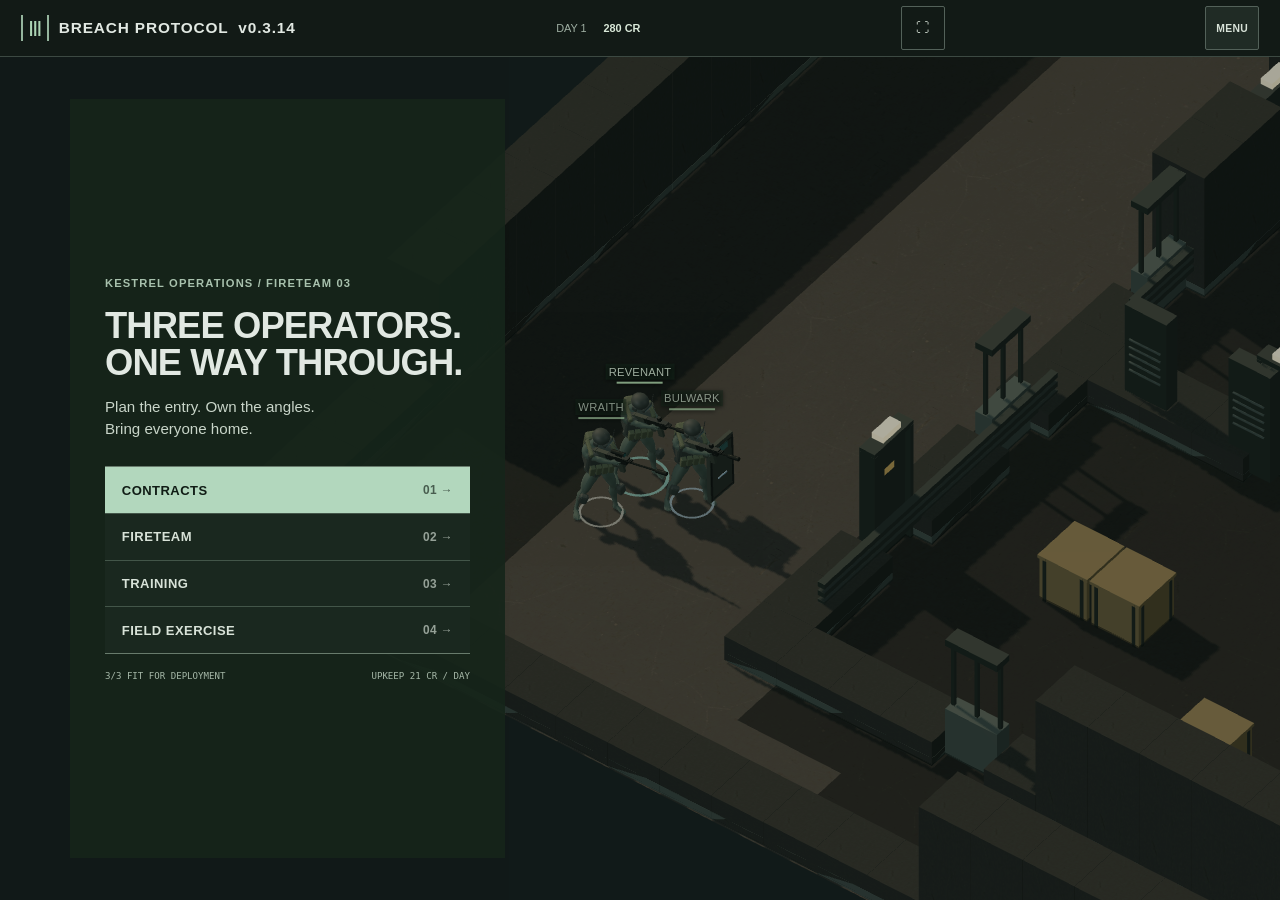
==== commit a330a304: "Publish preview-030 0.3.14 tactical HUD fit" ====
--- a/preview-030/index.html
+++ b/preview-030/index.html
@@ -1,9 +1,9 @@
 <!doctype html>
 <html lang="en">
-<head><meta charset="UTF-8"><meta name="viewport" content="width=device-width,initial-scale=1,viewport-fit=cover"><meta name="theme-color" content="#111715"><meta name="description" content="BREACH PROTOCOL 0.3.13 — command Fireteam Argent through immediate tactical turns; active previous-rules saves remain playable."><title>BREACH PROTOCOL — EXPERIMENTAL 0.3.13</title>  <script type="module" crossorigin src="./assets/index-bC4xRwTw.js"></script>
+<head><meta charset="UTF-8"><meta name="viewport" content="width=device-width,initial-scale=1,viewport-fit=cover"><meta name="theme-color" content="#111715"><meta name="description" content="BREACH PROTOCOL 0.3.14 — command Fireteam Argent through immediate tactical turns; active previous-rules saves remain playable."><title>BREACH PROTOCOL — EXPERIMENTAL 0.3.14</title>  <script type="module" crossorigin src="./assets/index-mcRcQhVf.js"></script>
   <link rel="modulepreload" crossorigin href="./assets/validation-Cw_dvTsr.js">
   <link rel="modulepreload" crossorigin href="./assets/three-DLab0ziT.js">
-  <link rel="stylesheet" crossorigin href="./assets/index-uAHiMBQV.css">
+  <link rel="stylesheet" crossorigin href="./assets/index-Cd3cjaAB.css">
 </head>
 <body><div id="app"></div></body>
 </html>
--- a/preview-030/assets/index-Cd3cjaAB.css
+++ b/preview-030/assets/index-Cd3cjaAB.css
@@ -0,0 +1 @@
+@font-face{font-family:Protocol;src:local("Bahnschrift");font-display:swap}:root{font-family:Protocol,Arial Narrow,Arial,sans-serif;color:#e1e8e2;background:#111916;font-synthesis:none;--paper:#d8e2d8;--muted:#9aaba0;--line:#3c4942;--teal:#8bd2ba;--text-scale:1;font-size:calc(14px * var(--text-scale));color-scheme:dark}*{box-sizing:border-box}body{margin:0}button,input,select{font:inherit}button,a,input,select,summary{-webkit-tap-highlight-color:transparent}button{min-height:44px;border:1px solid #536159;border-radius:2px;background:#202b25;color:var(--paper);padding:.65rem .85rem;cursor:pointer;font-weight:650;letter-spacing:.035em;touch-action:manipulation}button:hover{background:#334239;border-color:#a0b3a6}button:active{background:#42574a}button:disabled{color:#89958c;border-color:#354039;background:#1a221d;cursor:not-allowed}button:focus-visible,a:focus-visible,input:focus-visible,select:focus-visible,summary:focus-visible{outline:3px solid #a2dec8;outline-offset:3px}button.primary{background:#b2d7bd;color:#101c15;border-color:#c4e6cf}button.primary:hover{background:#d6eedc}button.danger{border-color:#ab7969;color:#f4c4b6;background:#36251f}button.active{border-color:#9dddca;color:#c1f4df;background:#293e33}button.wide{width:100%;margin-top:1rem}a{color:#acddc6}p{line-height:1.6;color:#b9c6bb}h1,h2,h3,p{margin-top:0}h1{font-size:2.5rem;line-height:1.06;letter-spacing:-.025em;margin-bottom:1.2rem;font-weight:600}h2{font-size:1.38rem;line-height:1.2;font-weight:550;margin-bottom:.5rem}h3{font-size:1.1rem;font-weight:600;margin-bottom:.5rem}small{font-size:.78rem}strong,b{font-weight:650}.muted{color:var(--muted);font-size:.9rem}.warning{color:#f0bfa7;border-left:2px solid #d68f6c;padding-left:.8rem}.eyebrow{font-size:.8rem;letter-spacing:.1em;color:#a8c1ad;font-weight:600;margin-bottom:1rem}.sr-only{position:absolute;width:1px;height:1px;padding:0;margin:-1px;overflow:hidden;clip:rect(0,0,0,0);white-space:nowrap;border:0}[hidden]{display:none!important}#app{height:100dvh;min-height:480px;display:grid;grid-template-rows:auto minmax(150px,1fr) auto;overflow:hidden;position:relative}#header{grid-row:1;z-index:5;display:flex;align-items:center;justify-content:space-between;gap:.5rem;min-height:57px;padding:0 1rem;background:#121a16;border-bottom:1px solid var(--line)}.wordmark{font-size:1.1rem;font-weight:700;letter-spacing:.055em;display:flex;align-items:center;gap:.7rem;white-space:nowrap}.mark{display:inline-grid;place-items:center;color:#acd4b4;font-size:1.5rem;line-height:1;border-left:2px solid #95b59d;border-right:2px solid #95b59d;width:28px;height:26px}.base-status{display:flex;gap:1.2rem;font-size:.78rem;color:#9fafa3}.base-status b{color:#d9e8d8}.menu-button{font-size:.74rem;min-height:36px;padding:.5rem .7rem}.mode-status{padding:.5rem .2rem;font-size:.74rem;background:transparent;border:0;color:#c5e6cf;min-height:44px;white-space:nowrap}.mode-status:disabled{border:0;background:transparent;color:#c5e6cf}.alarm{font-size:.67rem;color:#b1c8a9;letter-spacing:.07em}.alarm.hot{color:#f1a886}#stage{grid-row:2;position:relative;overflow:hidden;min-height:150px}#stage canvas{display:block;width:100%;height:100%;touch-action:none;outline-offset:-4px}#stage .loading{position:absolute;inset:0;display:grid;place-items:center;color:#afd4b9;font-size:.8rem;letter-spacing:.1em}#screen{position:absolute;z-index:3;inset:57px 0 0;overflow:auto;padding:2rem;overscroll-behavior:contain;scrollbar-color:#526a58 #141e16;background:#0e1711b3}.base-menu{max-width:480px;min-height:100%;display:flex;flex-direction:column;justify-content:flex-end;margin:0 auto;padding:1rem 0}.base-menu h1{font-size:3rem;line-height:1.03;margin-bottom:1rem;max-width:440px}.base-menu .intro{color:#c9d5c9;font-size:1.08rem;line-height:1.5;margin-bottom:1.8rem}.base-nav{display:grid;gap:1px;background:#435649;border-top:1px solid #687b6c;border-bottom:1px solid #687b6c}.base-nav button{display:flex;justify-content:space-between;align-items:center;border:0;border-radius:0;padding:1.1rem 1.2rem;background:#1a281f;text-align:left;font-size:.93rem}.base-nav button.primary{background:#b2d7bd}.base-nav button span{font-size:.85rem;opacity:.65}.base-footer{display:flex;justify-content:space-between;gap:1rem;flex-wrap:wrap;font-family:Consolas,monospace;font-size:.65rem;line-height:1.4;margin-top:1.1rem;color:#a7b9a9}.screen-sheet{max-width:880px;margin:0 auto;padding:1.7rem;background:#151f18;border:1px solid #3e4d40}.back{background:transparent;border:0;padding:0;min-height:44px;text-align:left;color:#a9c6b1;font-size:.8rem;margin:0 0 1rem}.contract-list{display:grid;gap:0;margin-top:2rem}.contract{display:grid;grid-template-columns:1fr 150px;gap:2rem;padding:1.6rem 0;border-top:1px solid var(--line)}.contract p{margin-bottom:0;max-width:560px}.contract .eyebrow{font-size:.75rem;display:block;margin-bottom:.55rem}.contract-bottom{display:flex;flex-direction:column;align-items:stretch;justify-content:space-between;gap:.75rem}.contract-bottom strong{font-size:2rem;text-align:right}.contract-bottom small{font-size:.8rem;color:var(--muted)}.facts{display:grid;grid-template-columns:1fr 1fr;gap:1.2rem;border-top:1px solid var(--line);border-bottom:1px solid var(--line);padding:1.2rem 0;margin:1.8rem 0}.facts div{display:flex;flex-direction:column;gap:.3rem}.facts dt{font-size:.8rem;color:var(--muted)}.facts dd{margin:0;font-size:1.3rem}fieldset{padding:1rem 0;border:0;border-top:1px solid var(--line);margin:1.4rem 0}legend{font-size:.9rem;font-weight:600;padding:0 .7rem 0 0}.mode-choice{display:grid;grid-template-columns:1fr 1fr;gap:1rem}.mode-choice label{padding:1rem;border:1px solid var(--line);display:flex;align-items:start;gap:.7rem;margin:0}.mode-choice label:has(input:checked){border-color:#a0c6ac;background:#25372a}.mode-choice label small{display:block;margin-top:.4rem;line-height:1.5;color:var(--muted)}input[type=radio],input[type=checkbox]{width:20px;height:20px;flex-shrink:0;accent-color:#a4d3b4;margin:0;cursor:pointer}.intel{margin-bottom:1.5rem}.brief-team{display:grid;grid-template-columns:repeat(3,minmax(0,1fr));gap:1rem;margin:1.5rem 0}.brief-team b,.brief-team span{display:block}.brief-team b{font-size:.82rem}.brief-team span{font-size:.78rem;margin:.4rem 0}.meter{display:block;height:3px;background:#3b4940;overflow:hidden;flex:1}.meter i{display:block;height:100%;background:#a7cba9}.roster{display:grid;grid-template-columns:repeat(3,minmax(0,1fr));gap:1.5rem;margin-top:2rem}.roster article{min-width:0;border-top:1px solid var(--line);padding-top:1.2rem}.roster-title{display:flex;align-items:start;gap:.8rem}.role-number{font-family:Consolas,monospace;font-size:2rem;color:#748b78;line-height:1}.roster h2{font-size:1.1rem}.roster-title p{font-size:.7rem}.stat-line{font-size:.8rem;display:flex;justify-content:space-between;gap:.5rem;padding:.6rem 0}.stat-line span{color:#96b39e;font-size:.7rem}label{display:block;color:#b7c9ba;font-size:.88rem;margin-bottom:1rem}select{display:block;max-width:100%;width:100%;min-height:44px;background:#202d24;border:1px solid #536759;border-radius:2px;color:#e1eadf;padding:.6rem .45rem;margin-top:.4rem}.inline-actions{display:flex;gap:.7rem;flex-wrap:wrap;margin:1.3rem 0}.inline-actions>button{flex:1}.section-title{margin-top:2.3rem}.bond-row{display:flex;align-items:center;justify-content:space-between;gap:1rem;border-top:1px solid var(--line);padding:1rem 0}.bond-row b{font-size:.82rem}.bond-row p{font-size:.78rem;margin:.45rem 0}.training-list{display:grid;grid-template-columns:repeat(3,minmax(0,1fr));gap:1.4rem;margin:2rem 0}.training-list article{border-top:1px solid var(--line);padding-top:1rem}.training-list h2{font-size:1.1rem}.training-list p{font-size:.8rem;min-height:3rem}.attribute{display:flex;align-items:center;gap:.5rem;padding:.4rem 0;font-size:.78rem}.attribute span:first-child{width:95px;flex-shrink:0}.attribute b{width:35px;text-align:right;font-size:.75rem}.training-list label{margin-top:1.2rem}.debrief-team{display:grid;grid-template-columns:repeat(3,minmax(0,1fr));gap:1rem;margin:2rem 0}.debrief-team h2{font-size:1.05rem}.debrief-team p{font-size:.75rem}.debrief-team strong{color:#aed4b8}#hud{grid-row:3;z-index:4;position:relative;background:#141e18;border-top:1px solid #6b8371;padding:.65rem .9rem max(.35rem,env(safe-area-inset-bottom));max-height:55dvh;overflow-y:auto;overscroll-behavior:contain}.operator-strip{display:grid;grid-template-columns:repeat(3,minmax(0,1fr));gap:.5rem}.operator{position:relative;min-width:0;padding:.6rem .65rem;border:1px solid #46544a;border-top:2px solid #46544a;border-radius:0;background:#1c2820;text-align:left;letter-spacing:0;min-height:75px}.operator.selected{border-color:#8fc5a1;background:#24392b}.operator.down{color:#d79f8f;border-color:#855f51}.operator-name{display:flex;align-items:center;gap:.35rem;font-size:.76rem;margin-bottom:.6rem}.operator-name i{font-family:Consolas,monospace;color:#839f8b;font-size:.65rem;font-style:normal}.operator-stats{display:flex;justify-content:space-between;font-family:Consolas,monospace;font-size:.68rem;margin-top:.5rem;font-weight:400}.operator-stats b{font-weight:400;color:#b5c7b8}.watch-state{position:absolute;right:.5rem;top:-.35rem;font-family:Consolas,monospace;font-size:.55rem;color:#c7efdb;background:#244936;padding:0 .2rem}.ap-line{display:flex;align-items:center;gap:.85rem;min-height:40px;color:#a2b4a7;font-family:Consolas,monospace;font-size:.68rem}.ap-line strong{font-size:1.4rem;color:#acd9bb}.ap-line strong small{font-size:.8rem}.ap-line button{min-height:40px;border:0;background:transparent;font-size:.68rem;padding:.35rem .25rem;color:#c2d5c5}.ap-line>small{margin-left:auto;font-size:.63rem}.actions{display:grid;grid-template-columns:repeat(6,minmax(0,1fr));gap:.45rem}.actions button{min-width:0;font-size:.76rem;min-height:44px;padding:.65rem .2rem;background:#253128;border:1px solid #576c5d}.actions button.active{background:#3b5141;border-color:#c5e4cf;color:#edfff1}.actions button:disabled{background:#1a231c;color:#86968a;border-color:#39483c}.order-preview{display:flex;align-items:center;justify-content:space-between;min-height:35px;font-size:.72rem;gap:.5rem;color:#b1c9b7;padding:.5rem 0;line-height:1.35}.order-preview button{min-height:32px;padding:.25rem .35rem;font-size:.63rem;border:0;background:transparent}.execute-row{display:flex;gap:.5rem}.execute-row button{flex:1;font-size:.83rem;letter-spacing:.06em;min-height:44px}.execute-row button.primary{background:#99c5a4;border-color:#b4d8be}.radio-line{border:0;min-height:33px;padding:.55rem 0 .2rem;font-family:Consolas,monospace;font-size:.68rem;line-height:1.3;width:100%;background:transparent;text-align:left;color:#a0bda9;display:flex;gap:.5rem;align-items:center;letter-spacing:0}.radio-line b{margin-left:auto;font-size:.9rem}.queue-line{display:flex;align-items:center;justify-content:space-between;gap:.5rem;font-size:.68rem;color:#a6bfae;margin-top:.3rem}.queue-line button{font-size:.62rem;min-height:30px;padding:.35rem}.view-tools{position:fixed;left:.75rem;top:67px;display:flex;gap:.35rem}.view-tools button{min-width:44px;min-height:40px;padding:.3rem .6rem;font-size:.8rem;background:#101d15e6;border-color:#647669}.contacts{display:flex;gap:.4rem;flex-wrap:wrap;margin-bottom:.6rem}.contacts button{padding:.35rem .55rem;min-height:36px;font-size:.67rem;color:#f0bea8;border-color:#926a57;background:#32241d}.contacts button b{margin-left:.6rem;color:#e0dec6}.world-labels{position:absolute;inset:0;pointer-events:none;overflow:hidden}.unit-label{position:absolute;top:0;left:0;min-width:50px;text-align:center;color:#def0dd;opacity:.8;filter:drop-shadow(0 1px 2px #000);font-size:9px;letter-spacing:.02em}.unit-label span{display:block;text-shadow:0 1px 3px #000;background:#16271ca0;padding:2px 3px}.unit-label i{height:2px;display:block;background:#384d3d;max-width:46px;margin:2px auto 0}.unit-label b{display:block;background:#b0d6ac;height:100%}.unit-label.selected{opacity:1}.unit-label.hostile{color:#ffd0b8}.unit-label.hostile b{background:#df9a75}#toast{position:absolute;z-index:20;top:7rem;left:50%;transform:translate(-50%);max-width:min(520px,calc(100% - 2rem));padding:.8rem 1rem;background:#d6e3d2;color:#1b2b20;border:1px solid #f0f5e9;font-size:.85rem;line-height:1.4;pointer-events:none;opacity:0;transition:opacity .15s}#toast.show{opacity:1}dialog{width:min(650px,calc(100% - 1.5rem));max-height:calc(100dvh - 2rem);padding:1.3rem 1.5rem;background:#19251c;color:var(--paper);border:1px solid #819582;border-radius:2px;overflow:auto}dialog::backdrop{background:#08110bbd}.dialog-heading{display:flex;align-items:center;justify-content:space-between;gap:1rem;border-bottom:1px solid #465c4b;margin-bottom:1.2rem;padding-bottom:.7rem}.dialog-heading h2{font-size:1.05rem;letter-spacing:.04em;margin:0}.dialog-heading button{min-width:44px;min-height:44px;font-size:1.5rem;background:transparent;border:0;padding:.3rem}.order-grid{display:grid;grid-template-columns:repeat(2,minmax(0,1fr));gap:.7rem;margin:1rem 0}.order-grid button{font-size:.85rem}.check{display:flex;gap:.7rem;align-items:center;min-height:44px;margin:.8rem 0}.check b{display:block;font-size:.9rem}.check small{display:block;margin-top:.3rem;color:var(--muted);line-height:1.5}.support-stepper{display:flex;align-items:center;gap:.7rem;border-top:1px solid var(--line);border-bottom:1px solid var(--line);padding:1rem 0}.support-stepper b{margin-right:auto}.support-stepper button{min-width:44px}.skill-list article{display:flex;align-items:center;justify-content:space-between;gap:1rem;padding:1rem 0;border-top:1px solid var(--line)}.skill-list h3{font-size:.96rem}.skill-list h3 small{color:#a4bea9;margin-left:.35rem}.skill-list p{font-size:.85rem;margin:0}.skill-list button{flex-shrink:0;font-size:.75rem}.radio-history{list-style:none;margin:0;padding:0;font-family:Consolas,monospace;font-size:.8rem}.radio-history li{padding:.5rem 0;border-bottom:1px solid #35483a;line-height:1.5;overflow-wrap:anywhere}.radio-history time{color:#8aab94;margin-right:.5rem}.manual h3{margin-top:1.4rem}.manual p{font-size:.92rem}.backup-row{display:flex;align-items:center;justify-content:space-between;gap:.7rem;font-size:.78rem;border-top:1px solid var(--line);padding:.7rem 0}.backup-row button{font-size:.7rem}details{margin-top:2rem;border-top:1px solid var(--line);padding-top:.5rem}summary{cursor:pointer;min-height:44px;padding:.65rem 0;color:#b3ceb8}@media(min-width:900px){#header{padding:0 1.5rem}.in-mission #hud{width:760px;justify-self:center;border:1px solid #62776a;border-bottom:0;padding:.8rem 1.2rem .5rem;max-height:45dvh}.in-mission #stage{grid-row:2/4;grid-column:1}.in-mission #hud{grid-row:3;grid-column:1;margin-top:450px}#screen:has(.base-menu){padding:3rem 5rem;background:#0e17114d}.base-menu{margin:0;max-width:435px;justify-content:center;background:#17251be8;padding:2.5rem}.base-menu h1{font-size:2.6rem}.view-tools{left:1.5rem;top:75px}}@media(max-width:600px){#header{padding:0 .65rem;gap:.4rem}.wordmark{font-size:.92rem;gap:.4rem}.brand-small{display:none}.mark{width:23px;font-size:1.25rem;height:22px}.base-status{gap:.6rem;font-size:.7rem}#screen{padding:1rem;background:#0e1711ba}.base-menu{justify-content:flex-end;max-width:440px}.base-menu h1{font-size:2.45rem}.base-menu .eyebrow{font-size:.67rem}.base-menu .intro{font-size:.94rem;margin-bottom:1.4rem}.base-nav button{padding:1rem}.base-footer{font-size:.59rem}.screen-sheet{padding:1.1rem .8rem;border:0;background:#16221beb}h1{font-size:2.05rem}.screen-sheet p{font-size:.94rem}.contract{display:block;padding:1.4rem 0}.contract-bottom{flex-direction:row;align-items:center;margin-top:1rem}.contract-bottom strong{font-size:1.6rem}.mode-choice{grid-template-columns:1fr;gap:.65rem}.mode-choice label{padding:.8rem}.mode-choice label small{font-size:.84rem}.roster,.training-list{grid-template-columns:1fr;gap:1.8rem}.roster article{display:grid;grid-template-columns:1fr 1fr;column-gap:1rem}.roster-title,.roster article>.meter,.stat-line,.roster .inline-actions{grid-column:1/-1}.roster .inline-actions{margin:.1rem 0}.roster-title h2{font-size:1.3rem}.bond-row{align-items:start;flex-direction:column;gap:.5rem}.bond-row button{width:100%}.training-list p{min-height:0}.debrief-team{grid-template-columns:1fr;gap:1.2rem}.debrief-team article{border-top:1px solid var(--line);padding-top:1rem}.brief-team{gap:.7rem}.brief-team b{font-size:.72rem}.brief-team span{font-size:.7rem}#hud{padding:.5rem .65rem max(.2rem,env(safe-area-inset-bottom));max-height:55dvh}.actions{grid-template-columns:repeat(3,minmax(0,1fr));gap:.35rem}.actions button{font-size:.77rem}.operator{padding:.5rem .45rem;min-height:68px}.operator-name{font-size:.7rem;gap:.25rem;margin-bottom:.5rem}.operator-name i{display:none}.operator-stats{font-size:.65rem}.ap-line{gap:.75rem;min-height:36px}.ap-line strong{font-size:1.25rem}.ap-line>small{display:none}.order-preview{font-size:.72rem;min-height:33px}.radio-line{font-size:.62rem}.view-tools{top:64px;left:.65rem}.view-tools button{min-height:38px;font-size:.7rem;min-width:38px}.order-grid{gap:.5rem}.order-grid button{font-size:.75rem}.skill-list article{gap:.7rem}.skill-list button{font-size:.7rem;padding:.5rem}.skill-list p{font-size:.82rem}dialog{padding:1rem}.facts{gap:1rem}.facts dd{font-size:1.1rem}}@media(max-height:700px)and (max-width:600px){#hud{max-height:56dvh}.operator{min-height:60px}.operator-name{margin-bottom:.3rem}.operator-stats{margin-top:.3rem}.ap-line{min-height:33px}.actions button{min-height:40px}.order-preview{min-height:28px;font-size:.65rem}.execute-row button{min-height:42px}.radio-line{min-height:28px}.base-menu h1{font-size:2rem}.base-menu .intro{margin-bottom:1rem}}@media(prefers-reduced-motion:reduce){*{scroll-behavior:auto!important;transition:none!important}}#portrait-gate{position:fixed;inset:0;z-index:1000;display:grid;place-items:center;padding:max(1rem,env(safe-area-inset-top)) max(1rem,env(safe-area-inset-right)) max(1rem,env(safe-area-inset-bottom)) max(1rem,env(safe-area-inset-left));background:#111916;color:#e1e8e2;text-align:center}#portrait-gate[hidden]{display:none!important}.portrait-gate-copy{width:min(100%,25rem);border-left:2px solid #a8d6b6;padding:1rem 1.25rem;text-align:left}.portrait-gate-title{margin-bottom:.45rem;color:#eef7ee;font-size:1.45rem;line-height:1.2}.portrait-gate-copy p:last-child{margin-bottom:0;color:#b9c6bb}.portrait-gate-actions{display:flex;flex-wrap:wrap;gap:.6rem;margin-top:1.25rem}.portrait-gate-actions button{flex:1 1 11rem;min-height:48px}.portrait-gate-primary{background:#b2d7bd;color:#101c15;border-color:#c4e6cf}.portrait-gate-secondary{background:transparent}.fullscreen-button{flex:0 0 auto;min-width:44px;min-height:44px;padding:.35rem .5rem;font-size:.95rem;line-height:1;background:transparent}.fullscreen-button:hover{background:#334239}#app:fullscreen{width:100%;height:100dvh;min-height:0}#app:fullscreen #header{padding-top:env(safe-area-inset-top);padding-bottom:env(safe-area-inset-bottom)}.in-mission #hud{padding:.42rem .55rem max(.2rem,env(safe-area-inset-bottom));max-height:50dvh}.operator-strip{gap:.32rem}.operator{min-height:56px;padding:.42rem .45rem}.operator-name{margin-bottom:.32rem}.operator-stats{margin-top:.32rem}.ap-line{min-height:32px;gap:.55rem}.ap-line strong{font-size:1.1rem}.actions{grid-template-columns:repeat(6,minmax(44px,1fr));gap:4px;overflow-x:hidden}.actions button{min-height:52px;padding:4px 1px 3px;display:grid;grid-template-rows:24px auto;place-items:center;align-content:center;gap:1px;font-size:clamp(.48rem,2.25vw,.66rem);line-height:1.05;letter-spacing:.015em}.actions button span{overflow-wrap:anywhere;text-align:center}.action-icon{width:21px;height:21px;stroke-width:1.8}.contacts{margin-bottom:.35rem;gap:.28rem}.contact{display:inline-flex;align-items:center;min-height:36px;padding:.28rem .42rem;border:1px solid #72624f;color:#f0bea8;background:#32241d;font-size:.63rem;line-height:1.18}.contact b{margin-left:.35rem;color:#e0dec6}.contact.marker{border-style:dashed;color:#c3d4d8;background:#1d2a2d}.contact.last-known{color:#d8c39e;background:#2b2820}.contact.blocked{color:#f0c1a8}.action-help{min-height:34px;padding:.35rem 0}.action-help button{min-height:36px}.queue-line{display:none}@media(max-width:600px){.actions{grid-template-columns:repeat(6,minmax(44px,1fr))}.actions button{font-size:clamp(.46rem,2.15vw,.62rem)}.operator{min-height:56px}.ap-line{min-height:32px}}@media(max-height:700px)and (max-width:600px){.actions button{min-height:44px}.operator{min-height:52px}}#screen{top:var(--header-height,57px)}.view-tools{top:calc(var(--header-height,57px) + 8px)}.operator-name{overflow-wrap:anywhere}.radio-line{font-size:.76rem;min-height:44px}.contacts button,.view-tools button,.menu-button{min-height:44px}.view-tools button{min-width:44px}@media(max-width:600px){html[data-large-text=true] #header{flex-wrap:wrap;padding-top:.3rem;padding-bottom:.3rem}html[data-large-text=true] .wordmark{flex:1 1 40%}html[data-large-text=true] .operator-name{font-size:.6rem}html[data-large-text=true] .ap-line{flex-wrap:wrap;gap:.3rem .6rem}html[data-large-text=true] .brief-team,html[data-large-text=true] .facts,html[data-large-text=true] .order-grid{grid-template-columns:1fr}.operator-stats{font-size:.72rem}}.actions button{min-height:56px;grid-template-rows:23px minmax(18px,auto);font-size:.8rem;line-height:1.1;overflow:hidden}.actions button[aria-disabled=true]{background:#1a231c;color:#a9b7ad;border-color:#536257;cursor:not-allowed}.actions button[aria-disabled=true]:focus-visible{outline-color:#d8d0a5}.action-help{min-height:44px;font-size:.8rem}.action-help button{min-width:44px;min-height:44px;font-size:.8rem}.contact{min-height:44px;font-size:.75rem}.unit-label{font-size:.8rem}.contacts button{min-height:44px}.operator,.actions button,.action-help button,.contacts button{touch-action:manipulation}@media(max-height:700px)and (max-width:600px){.actions button{min-height:52px}.action-help{min-height:44px}.operator{min-height:52px}}@media(max-width:600px){html[data-large-text=true] .actions button{min-height:72px;font-size:.8rem;grid-template-rows:24px minmax(34px,auto)}html[data-large-text=true] .action-help{font-size:.8rem}}.action-pager{display:grid;grid-template-columns:44px minmax(0,1fr) 44px;gap:4px;align-items:stretch;max-width:100%;overflow:hidden}.action-page{display:grid;grid-template-columns:repeat(var(--action-page-size),minmax(44px,1fr));gap:4px;min-width:0}.action-pager button{touch-action:manipulation}.action-page-arrow{width:44px;min-width:44px;min-height:56px;padding:0;display:grid;place-items:center;font-size:1.8rem;line-height:1;background:#1d2821;border-color:#576c5d}.action-page-arrow:disabled{color:#5d6961;background:#161e19;border-color:#303b33}.action-slot{min-width:44px;min-height:56px;padding:4px 1px 3px;display:grid;grid-template-rows:23px minmax(18px,auto);place-items:center;align-content:center;gap:1px;font-size:.8rem;line-height:1.1;letter-spacing:.015em;background:#253128;border:1px solid #576c5d;overflow:visible}.action-slot span{min-width:0;max-width:100%;overflow-wrap:anywhere;text-align:center}.action-slot.active{background:#3b5141;border-color:#c5e4cf;color:#edfff1}.action-slot:disabled,.action-slot[aria-disabled=true]{background:#1a231c;color:#a9b7ad;border-color:#536257}.action-slot[aria-disabled=true]{cursor:pointer}.action-slot[aria-disabled=true]:focus-visible{outline-color:#d8d0a5}.action-page-status{min-height:18px;display:flex;align-items:center;justify-content:center;color:#899d8f;font-family:Consolas,monospace;font-size:.68rem;line-height:1.2;padding-top:3px}.action-help>span{min-width:0;overflow-wrap:anywhere}@media(max-width:600px){.in-mission #hud{padding-left:6px;padding-right:6px}.action-slot{font-size:clamp(10px,2.6vw,.74rem)}html[data-large-text=true] .action-slot{min-height:76px;font-size:.78rem;grid-template-rows:24px minmax(38px,auto)}html[data-large-text=true] .action-page-arrow{min-height:76px}.action-help{align-items:flex-start}html[data-large-text=true] .action-help{display:grid;grid-template-columns:minmax(0,1fr);gap:.35rem}html[data-large-text=true] .action-help button{width:100%}}@media(max-height:700px)and (max-width:600px){.action-slot,.action-page-arrow{min-height:52px}}html[data-large-text=true] .action-help{display:grid;grid-template-columns:minmax(0,1fr);gap:.35rem}html[data-large-text=true] .action-help button{width:100%}.sim-command-hud{box-sizing:border-box;width:100%;max-width:760px;min-width:0;overflow-x:hidden;padding:8px;background:#141e18;border-top:1px solid #6b8371;color:#e1eadf;font-family:Consolas,Courier New,monospace}.sim-command-hud *{box-sizing:border-box}.sim-command-hud button{min-width:44px;min-height:44px;border:1px solid #576c5d;border-radius:2px;background:#253128;color:#e1eadf;font:inherit;cursor:pointer}.sim-command-hud button:focus-visible{outline:2px solid #d8d0a5;outline-offset:2px}.sim-command-hud button[aria-disabled=true],.sim-command-hud button:disabled{color:#9aa89e;background:#1a231c;border-color:#4b594f;cursor:not-allowed}.sim-operators{display:grid;grid-template-columns:repeat(3,minmax(0,1fr));gap:4px}.sim-operator{display:grid;grid-template-columns:minmax(0,1fr) auto;grid-template-rows:auto auto;gap:3px 6px;padding:6px;overflow:hidden;text-align:left;letter-spacing:0}.sim-operator strong,.sim-operator span,.sim-operator b{min-width:0;overflow-wrap:anywhere}.sim-operator strong{font-size:.78rem}.sim-operator span{grid-row:2;grid-column:1/-1;color:#aebfb2;font-size:.64rem;line-height:1.3}.sim-operator b{font-size:.62rem;color:#bacbbc}.sim-operator.selected{background:#293d30;border-color:#a5cbae}.sim-operator.ready{border-top-color:#d1c277}.sim-action-pager{display:grid;grid-template-columns:44px minmax(0,1fr) 44px;gap:4px;margin-top:6px;min-width:0}.sim-action-page{display:grid;grid-template-columns:repeat(var(--sim-action-count),minmax(44px,1fr));gap:4px;min-width:0}.sim-action{display:grid;grid-template-rows:22px auto;place-items:center;align-content:center;gap:2px;padding:4px 1px;font-size:.7rem;line-height:1.05;overflow:hidden}.sim-action span{max-width:100%;overflow-wrap:anywhere;text-align:center}.sim-action.active{background:#3b5141;border-color:#c5e4cf}.sim-action .action-icon{width:20px;height:20px}.sim-page-arrow{padding:0;font-size:1.7rem}.sim-page-status{min-height:18px;padding-top:3px;text-align:center;color:#91a394;font-size:.65rem}.sim-target-strip{display:flex;gap:4px;max-width:100%;overflow-x:auto;overscroll-behavior-x:contain;padding:4px 0;scrollbar-width:thin}.sim-target{display:grid;flex:0 0 auto;min-height:44px;padding:4px 8px;border:1px solid #725d4e;background:#31241e;color:#efc4ad;font-size:.67rem;line-height:1.25}.sim-target b{color:#dfdec9;font-weight:400}.sim-target.reported{border-style:dashed;background:#202b2b;color:#b9cac6}.sim-target.door{background:#262920;color:#d8c99d}.sim-command-status{display:flex;align-items:center;justify-content:space-between;gap:6px;min-height:44px;color:#b8cbbd;font-size:.72rem;line-height:1.3}.sim-command-status span{min-width:0;overflow-wrap:anywhere}.sim-confirm{flex:0 0 auto;background:#4a604d!important;border-color:#b8d1bd!important}.sim-execute-row{display:grid;grid-template-columns:repeat(3,minmax(0,1fr));gap:4px}.sim-execute-row{grid-template-columns:repeat(2,minmax(0,1fr));margin-top:4px}.sim-execute-row:has(>button:only-child){grid-template-columns:1fr}.sim-execute-row .primary{background:#a9c9ae;color:#142018;border-color:#d7e5d9;font-weight:700}.sim-live{min-height:18px;padding-top:4px;color:#c8bfa1;font-size:.67rem}.sim-command-hud button,.sim-target{touch-action:manipulation}@media(max-width:430px){.sim-command-hud{padding:6px}.sim-operator{padding:4px}.sim-operator strong{font-size:.68rem}.sim-operator span{font-size:.57rem}.sim-action{font-size:clamp(.58rem,2.5vw,.7rem)}.sim-target-strip{overflow-x:auto}.sim-direction-strip{grid-template-columns:repeat(4,minmax(44px,1fr))}}html[data-large-text=true] .sim-command-hud{font-size:200%}html[data-large-text=true] .sim-operator span,html[data-large-text=true] .sim-operator b{font-size:.55em}html[data-large-text=true] .sim-action-page{grid-template-columns:repeat(2,minmax(44px,1fr))}html[data-large-text=true] .sim-action-pager{align-items:stretch}html[data-large-text=true] .sim-action{font-size:.55em;min-height:64px}html[data-large-text=true] .sim-target-strip{flex-wrap:wrap;overflow-x:hidden}@media(prefers-reduced-motion:reduce){.sim-command-hud *{scroll-behavior:auto!important;transition:none!important;animation:none!important}}@media(max-height:479px){#app.in-mission{min-height:0;grid-template-rows:auto minmax(120px,1fr) minmax(0,calc(100dvh - var(--header-height,57px) - 120px))}#app.in-mission #stage{min-height:120px}#app.in-mission #hud{min-height:0;max-height:none;overflow-y:auto;overscroll-behavior:contain}}.wordmark{min-width:0}.wordmark>span:not(.mark){min-width:0}.build-version{flex:0 0 auto}@media(max-width:430px){#header{gap:.25rem;padding:0 .5rem}.wordmark{gap:.35rem;font-size:.82rem}.build-version{font-size:.58rem}.base-status{min-width:0;flex:0 1 auto;gap:.35rem;font-size:.58rem}.mode-status{max-width:100px;overflow:hidden;text-overflow:ellipsis;font-size:.62rem}.alarm{display:none}.menu-button{flex:0 0 auto;padding:.5rem .55rem}}#app:has(.management-screen){min-height:0;height:100dvh;grid-template-rows:auto minmax(0,1fr) 0}#stage.management-active>canvas:not(.management-canvas),#stage.management-active>.world-labels{display:none}.management-canvas{position:absolute;left:0;top:0;width:100%;height:100%;display:block;pointer-events:none}#screen.management-screen{inset:var(--header-height,57px) 0 0;padding:0;background:transparent;overflow:hidden;pointer-events:none}.management-shell{position:relative;display:grid;grid-template-columns:minmax(380px,420px) minmax(0,1fr);height:100%;min-height:100%;pointer-events:none}.management-rail{grid-column:1;position:relative;z-index:2;display:flex;flex-direction:column;gap:0;min-height:100%;overflow:auto;padding:1.35rem 1.5rem 1.15rem;background:#0a140ff2;border-right:1px solid #415347;pointer-events:auto;scrollbar-color:#526a58 #101a14}.management-topline{display:flex;align-items:center;justify-content:space-between;gap:1rem;color:#a8cdb3;font-size:.78rem;letter-spacing:.1em;font-weight:650;margin-bottom:1.2rem}.management-menu{min-height:44px;font-size:.72rem;padding:.5rem .7rem;background:transparent}.management-screen h1{font-size:2.35rem;line-height:1.05;margin-bottom:.9rem;color:#eef4ed}.management-objective{max-width:34rem;margin-bottom:1.25rem;color:#c4d1c7}.management-facts,.management-context{display:grid;grid-template-columns:1fr 1fr;gap:.8rem 1rem;margin:0;padding:.95rem 0;border-top:1px solid var(--line);border-bottom:1px solid var(--line)}.management-facts{margin-bottom:.9rem}.management-context{border-top:0;padding-top:0;margin-bottom:1.1rem}.management-facts div,.management-context div{display:flex;flex-direction:column;gap:.28rem;min-width:0}.management-facts dt,.management-context dt{font-size:.72rem;color:#9fb1a3}.management-facts dd,.management-context dd{margin:0;color:#e1eae0;overflow-wrap:anywhere}.management-facts dd{font-size:1rem}.management-context dd{font:.67rem Consolas,monospace;color:#c1d3c4}.management-mode{margin:.1rem 0 .9rem;padding:0;border:0}.management-mode legend{font-size:.8rem;padding:0;margin-bottom:.55rem;color:#b7cbb9}.management-mode label{display:flex;gap:.6rem;align-items:flex-start;margin:0;padding:.6rem 0;border-top:1px solid #344339}.management-mode label:has(input:checked){color:#eff7ef}.management-mode label span{display:block;min-width:0}.management-mode label b{display:block;font-size:.76rem}.management-mode label small{display:block;margin-top:.2rem;color:#99ada0;line-height:1.4}.management-mode input{width:20px;height:20px;flex:0 0 20px;margin:0;accent-color:#a4d3b4}.management-intel{padding:.7rem 0;border-top:1px solid var(--line);border-bottom:1px solid var(--line);margin-bottom:.9rem}.management-intel strong{font-size:.77rem;color:#d5e2c8}.management-intel p{font-size:.76rem;line-height:1.45;margin:.4rem 0 0;color:#afc1b2}.management-operators{display:grid;gap:0;border-top:1px solid var(--line);margin-bottom:.9rem}.management-operator-row{display:flex;align-items:center;justify-content:space-between;gap:.75rem;width:100%;min-height:54px;padding:.55rem 0;border:0;border-bottom:1px solid var(--line);border-radius:0;background:transparent;text-align:left}.management-operator-row:hover{background:#18281d}.management-operator-row.selected{padding-left:.6rem;border-left:3px solid #a8d6b6;background:#203429}.management-operator-row span:first-child{display:flex;flex-direction:column;gap:.28rem;min-width:0}.management-operator-row b{font-size:.82rem}.management-operator-row small{font-size:.66rem;color:#a8bdab;overflow-wrap:anywhere}.management-health{width:108px;flex:0 0 108px;text-align:right;font:.66rem Consolas,monospace;color:#cad8ca}.management-meter{display:block;height:3px;margin-top:.35rem;background:#34453a;overflow:hidden}.management-meter i{display:block;height:100%;background:#a6cfab}.management-selection{border-left:2px solid #82b89a;padding:.65rem .8rem;margin-bottom:.85rem}.management-selection p{margin:0;color:#c4d3c5;font-size:.78rem;line-height:1.45}.management-selection p+p{color:#9fb4a3;font-size:.7rem}.management-wide{width:100%;min-height:52px;margin-top:.2rem}.management-back{order:10;background:transparent;border:0;border-top:1px solid var(--line);border-radius:0;padding:1rem 0 .25rem;margin-top:.9rem;color:#a9c6b1;text-align:left}.management-back-top{order:-1;background:transparent;border:0;padding:0;min-height:44px;margin:-.1rem 0 1rem;color:#a9c6b1;text-align:left}.management-secondary{background:transparent}.management-operator-tabs{display:grid;grid-template-columns:repeat(3,minmax(0,1fr));border:1px solid #495c4d;margin-bottom:1.2rem}.management-operator-tabs button{min-width:0;min-height:48px;padding:.5rem .25rem;border:0;border-right:1px solid #495c4d;border-radius:0;background:transparent;font-size:.72rem;overflow-wrap:anywhere}.management-operator-tabs button:last-child{border-right:0}.management-operator-tabs button.selected{background:#b6d9bf;color:#142218}.management-role{margin:-.55rem 0 1.1rem;color:#a9c8b0;font-size:.8rem;letter-spacing:.08em}.management-slot-list{display:grid;gap:.65rem;margin-bottom:1.3rem}.management-slot{display:grid;grid-template-columns:1fr auto;gap:.25rem .8rem;align-items:center;border-top:1px solid #46584a;border-bottom:1px solid #46584a;padding:.85rem .8rem}.management-slot span{grid-column:1;font-size:.7rem;color:#a4baa8}.management-slot strong{grid-column:1;font-size:1.25rem}.management-slot em{grid-column:2;grid-row:1/3;text-align:right;font-style:normal;color:#8fa494;font-size:.68rem;max-width:110px;line-height:1.35}.management-gear-slot{background:#15231a}.management-candidates{border-top:1px solid var(--line);padding-top:1rem}.management-candidates h2{font-size:1.05rem;margin-bottom:.35rem}.management-candidates p{font-size:.78rem;margin-bottom:.8rem}.management-candidate{display:flex;align-items:center;justify-content:space-between;width:100%;min-height:48px;margin-bottom:.45rem;border-radius:0;text-align:left;background:transparent}.management-candidate.selected{border-color:#b0d9ba;background:#263b2d;color:#eff9ef}.management-inspection{border-top:1px solid var(--line);margin-top:.65rem;padding-top:.85rem;color:#a9bda9;font-size:.74rem;line-height:1.4}.management-inspection [data-management-status]{display:block;min-height:24px}.management-base-note{font-size:.78rem;color:#a9bdaa;border-left:2px solid #a8c6ae;padding-left:.7rem}.management-arrow{color:#9fc8a8}.management-compare-table{width:100%;border-collapse:collapse;margin:1.2rem 0 .85rem;font-size:.8rem}.management-compare-table caption{position:absolute;width:1px;height:1px;overflow:hidden;clip:rect(0,0,0,0)}.management-compare-table th,.management-compare-table td{border:1px solid #4a5e4e;padding:.7rem .45rem;text-align:center}.management-compare-table thead th{color:#a9c9b1;font-size:.65rem;line-height:1.45}.management-compare-table thead th b{display:block;color:#eef7ee;font-size:.82rem;margin-top:.25rem}.management-compare-table tbody th{text-align:left;color:#d3dfd3;font-size:.75rem}.management-compare-table td{font-size:1.05rem;color:#eef6ed}.management-gear-line{margin:1rem 0 1.35rem;color:#aabfaa;font-size:.78rem}.management-gear-line b{color:#dce9db}.management-compare-actions{display:grid;grid-template-columns:1fr 1fr;gap:.65rem;margin-top:auto;padding-top:1rem}.management-compare-actions button{min-height:52px}.management-scene-status{position:absolute;z-index:3;left:calc(var(--management-scene-left, 0px) + 1rem);bottom:1rem;max-width:260px;margin:0;padding:.45rem .6rem;background:#0c1711e0;border-left:2px solid #d19b7f;color:#efc3ae;font:.66rem Consolas,monospace;line-height:1.35;pointer-events:none}@media(max-width:899px)and (min-width:601px){.management-shell{grid-template-columns:minmax(300px,42%) minmax(0,58%)}.management-rail{padding:1rem}.management-screen h1{font-size:1.65rem}.management-facts,.management-context{gap:.55rem}.management-facts dd{font-size:.85rem}.management-compare-table{font-size:.7rem}.management-compare-table th,.management-compare-table td{padding:.45rem .25rem}}@media(max-width:600px){#screen.management-screen{overflow:auto}.management-shell{display:block;height:auto;min-height:100%;padding-top:190px;pointer-events:none}.management-rail{min-height:calc(100dvh - var(--header-height,57px) - 190px);padding:.95rem .8rem calc(1rem + env(safe-area-inset-bottom));border-right:0;border-top:1px solid #46584a;pointer-events:auto}.management-screen h1{font-size:2rem}.management-scene-status{left:.7rem;top:calc(190px - 2.6rem);bottom:auto;max-width:calc(100% - 1.4rem)}.management-facts{gap:.6rem}.management-facts dd{font-size:.92rem}.management-context dd{font-size:.62rem}.management-operator-row{min-height:58px}.management-health{width:94px;flex-basis:94px}.management-compare-actions{position:sticky;bottom:0;background:#0a140ffa;margin:0 -.8rem;padding:.75rem .8rem calc(.75rem + env(safe-area-inset-bottom));z-index:4}.management-compare-table{margin-top:1rem}.management-compare-table th,.management-compare-table td{padding:.65rem .3rem}.management-compare-table thead th{font-size:.6rem}.management-slot em{max-width:92px}.management-back{margin-top:.7rem}}@media(max-height:479px)and (min-width:601px){#screen.management-screen{overflow:hidden}.management-shell{grid-template-columns:42% 58%}.management-rail{padding:.65rem .8rem 3.6rem;overflow:auto}.management-screen h1{font-size:1.55rem;margin-bottom:.5rem}.management-topline{margin-bottom:.55rem}.management-objective{font-size:.76rem;line-height:1.35;margin-bottom:.55rem}.management-facts,.management-context{padding:.5rem 0;gap:.35rem}.management-facts,.management-mode{margin-bottom:.45rem}.management-intel{margin-bottom:.45rem;padding:.4rem 0}.management-operators{margin-bottom:.45rem}.management-selection{padding:.45rem .6rem;margin-bottom:.45rem}.management-wide{min-height:46px}.management-slot-list{margin-bottom:.6rem}.management-slot{padding:.5rem}.management-candidates{padding-top:.55rem}.management-candidate{min-height:44px;margin-bottom:.25rem}.management-compare .management-topline{display:none}.management-compare .management-back-top{margin-top:-.15rem;margin-bottom:.25rem}.management-compare h1{font-size:1.4rem;margin-bottom:.25rem}.management-compare .management-base-note{font-size:.68rem;margin-bottom:.25rem}.management-compare-table{margin:.35rem 0}.management-compare-table th,.management-compare-table td{padding:.2rem .25rem}.management-compare-table thead th{font-size:.58rem}.management-compare-table thead th b{font-size:.72rem;margin-top:.1rem}.management-compare-table tbody th,.management-compare-table td{font-size:.78rem}.management-gear-line{margin:.35rem 0;font-size:.7rem}.management-compare-actions{position:absolute;left:0;right:0;bottom:0;background:#0a140ffa;margin:0;padding:.45rem .8rem;z-index:4}.management-compare-actions button{min-height:46px}.management-scene-status{left:.6rem;bottom:.6rem}.management-scene-status[data-status=ready]{display:none}}@media(prefers-reduced-motion:reduce){.management-screen *{scroll-behavior:auto!important;transition:none!important}}.tactical-command-hud{box-sizing:border-box;width:100%;max-width:760px;min-width:0;overflow-x:hidden;padding:8px;background:#141e18;border-top:1px solid #6b8371;color:#e1eadf;font-family:Consolas,Courier New,monospace}.tactical-command-hud *{box-sizing:border-box}.tactical-command-hud button{min-width:44px;min-height:44px;border:1px solid #576c5d;border-radius:2px;background:#253128;color:#e1eadf;font:inherit;cursor:pointer;touch-action:manipulation}.tactical-command-hud button:focus-visible{outline:2px solid #d8d0a5;outline-offset:2px}.tactical-command-hud button[aria-disabled=true],.tactical-command-hud button:disabled{color:#9aa89e;background:#1a231c;border-color:#4b594f;cursor:not-allowed}.tactical-turn-line{display:flex;align-items:center;gap:10px;min-height:28px;color:#b8cbbd;font-size:.7rem}.tactical-turn-line strong{color:#e6efe4;font-size:.82rem}.tactical-turn-line span{margin-left:auto}.tactical-turn-line b{color:#d8c976}.tactical-operators{display:grid;grid-template-columns:repeat(3,minmax(0,1fr));gap:4px}.tactical-operator{display:grid;grid-template-columns:minmax(0,1fr);grid-template-rows:auto auto auto;gap:2px 5px;padding:5px;text-align:left;overflow:visible}.tactical-operator strong,.tactical-operator span,.tactical-operator b{min-width:0}.tactical-operator strong{grid-column:1;grid-row:1;font-size:.76rem;white-space:nowrap;overflow-wrap:normal;word-break:normal}.tactical-operator span{grid-column:1;grid-row:2;color:#adbbb0;font-size:.62rem;white-space:nowrap;overflow-wrap:normal;word-break:normal}.tactical-operator b{grid-column:1;grid-row:3;max-width:100%;font-size:.58rem;line-height:1.2;color:#b9c9bc;white-space:normal;overflow-wrap:anywhere;word-break:normal}.tactical-operator.selected{background:#293d30;border-color:#a5cbae}.tactical-allowance{display:flex;align-items:center;gap:8px;min-height:34px;font-size:.68rem}.tactical-allowance>span{margin-right:auto;color:#dfe9dd}.tactical-allowance b{font-weight:400}.tactical-allowance .ready{color:#b9d9bf}.tactical-allowance .spent{color:#819087}.tactical-action-pager{display:grid;grid-template-columns:44px minmax(0,1fr) 44px;gap:4px;min-width:0}.tactical-action-page{display:grid;grid-template-columns:repeat(var(--tactical-action-count),minmax(44px,1fr));gap:4px;min-width:0}.tactical-action{display:grid;grid-template-rows:22px auto;place-items:center;align-content:center;gap:2px;padding:4px 1px;font-size:.7rem;line-height:1.05;overflow:hidden}.tactical-action span{max-width:100%;overflow-wrap:anywhere;text-align:center}.tactical-action.active{background:#3b5141;border-color:#c5e4cf}.tactical-action .action-icon{width:20px;height:20px}.tactical-page-arrow{padding:0;font-size:1.7rem}.tactical-page-status{min-height:18px;padding-top:3px;text-align:center;color:#91a394;font-size:.65rem}.tactical-target-strip{display:flex;gap:4px;max-width:100%;overflow-x:auto;overscroll-behavior-x:contain;padding:4px 0;scrollbar-width:thin}.tactical-target{display:grid;flex:0 0 auto;min-height:44px;padding:4px 8px;border:1px solid #725d4e;background:#31241e;color:#efc4ad;font-size:.67rem;line-height:1.25}.tactical-target b{color:#dfdec9;font-weight:400}.tactical-target.selected{border-color:#e15b4d;outline:2px solid #e15b4d;outline-offset:-3px}.tactical-target.reported{border-style:dashed;background:#202b2b;color:#b9cac6}.tactical-target.door{background:#262920;color:#d8c99d}.tactical-command-status{position:sticky;top:0;z-index:2;display:flex;align-items:center;justify-content:space-between;gap:6px;min-height:44px;padding:2px 0;background:#141e18;color:#b8cbbd;font-size:.72rem;line-height:1.3}.tactical-command-status span{min-width:0;overflow-wrap:anywhere}.tactical-confirm{flex:0 0 auto;background:#4a604d!important;border-color:#b8d1bd!important}.tactical-live{min-height:18px;padding-top:3px;color:#c8bfa1;font-size:.67rem}.tactical-contact-cue{position:absolute;z-index:4;top:10px;left:50%;transform:translate(-50%);max-width:calc(100% - 20px);padding:8px 10px;border:1px solid #c4ab55;background:#20251c;color:#eee0a8;font:700 .72rem Consolas,Courier New,monospace;text-align:center;pointer-events:none}.tactical-contact-cue[hidden]{display:none}@media(max-width:430px){.tactical-command-hud{padding:6px}.tactical-turn-line{gap:6px}.tactical-operator{padding:4px}.tactical-operator strong{font-size:.67rem}.tactical-operator span,.tactical-operator b{font-size:.56rem}.tactical-action{font-size:clamp(.58rem,2.5vw,.7rem)}.tactical-target-strip{overflow-x:auto}}@media(max-height:479px){.tactical-command-hud{max-height:calc(100dvh - 132px);overflow-y:auto;overscroll-behavior:contain}.tactical-turn-line{min-height:24px}.tactical-operator,.tactical-action,.tactical-page-arrow{min-height:44px}.tactical-command-status{min-height:40px}.tactical-live{min-height:16px}}@media(max-height:479px)and (min-width:600px){#app.in-mission:has(#hud.tactical-command-hud){grid-template-rows:auto minmax(168px,1fr) minmax(0,calc(100dvh - var(--header-height,57px) - 168px))}#app.in-mission:has(#hud.tactical-command-hud) #stage{min-height:168px}#app.in-mission:has(#hud.tactical-command-hud) #hud{margin-top:0}}@media(prefers-reduced-motion:reduce){.tactical-command-hud *,.tactical-contact-cue{scroll-behavior:auto!important;transition:none!important;animation:none!important}}.tactical-turn-banner{position:absolute;z-index:5;top:33%;left:50%;transform:translate(-50%,-50%);width:max-content;max-width:calc(100% - 24px);padding:clamp(10px,2vw,16px) clamp(18px,5vw,42px);border:1px solid #9fc9ab;background:#101b15e8;color:#ecf6eb;box-shadow:0 7px 28px #050b078f;font:700 clamp(1rem,3vw,1.65rem)/1.1 Consolas,"Courier New",monospace;letter-spacing:.18em;text-align:center;pointer-events:none;opacity:0;transition:opacity .16s ease}.tactical-turn-banner[data-side=enemy]{border-color:#d39a7c;color:#ffe0cf}.tactical-turn-banner:not([hidden]){opacity:1}.tactical-turn-banner[hidden]{display:block;visibility:hidden;opacity:0}@media(prefers-reduced-motion:reduce){.tactical-turn-banner{transition:none!important}}.tactical-turn-banner[data-reduced-motion=true]{transition:none!important}@media(max-width:430px){.tactical-turn-banner{max-width:calc(100% - 16px);padding:9px 15px;font-size:clamp(.9rem,5vw,1.2rem);letter-spacing:.12em}}.tactical-operator{align-content:start}.tactical-selectable{pointer-events:auto;cursor:pointer}.world-labels{z-index:2}.tactical-selected-operator{position:fixed;left:max(8px,calc((100vw - 760px)/2));bottom:var(--tactical-panel-bottom, calc(55dvh + 8px) );z-index:6;display:flex;align-items:stretch;width:min(320px,calc(100vw - 16px));min-height:52px;border:1px solid #849b89;background:#17251b;color:#e1eadf;box-shadow:0 4px 16px #07100bcc;pointer-events:auto}.tactical-selected-operator-copy{display:grid;min-width:0;flex:1;align-content:center;gap:2px;padding:6px 9px}.tactical-selected-operator-copy span{color:#9fbaa5;font-size:.57rem;letter-spacing:.1em}.tactical-selected-operator-copy strong{min-width:0;overflow-wrap:anywhere;font-size:.84rem;letter-spacing:.03em}.tactical-selected-operator-copy b{min-width:0;overflow-wrap:anywhere;color:#c6dcc9;font-size:.66rem;font-weight:400}.tactical-operator-nav{flex:0 0 44px;min-width:44px!important;min-height:50px!important;padding:0!important;border:0!important;border-radius:0!important;background:#203126!important;color:#cfe3d1!important;font-size:1.5rem!important;line-height:1}.tactical-operator-nav:hover{background:#304938!important}.tactical-operator-nav[aria-disabled=true]{color:#718174!important;background:#19241c!important;cursor:not-allowed}@media(max-width:430px){.tactical-selected-operator{left:8px;width:min(300px,calc(100vw - 16px))}.tactical-selected-operator-copy{padding:5px 7px}.tactical-selected-operator-copy strong{font-size:.76rem}.tactical-selected-operator-copy b{font-size:.62rem}}@media(max-height:479px){.tactical-selected-operator{bottom:var(--tactical-panel-bottom, calc(100dvh - 112px) )}}@media(orientation:landscape){#app.in-mission:has(#hud.tactical-command-hud){grid-template-rows:auto minmax(0,1fr) 0}#app.in-mission:has(#hud.tactical-command-hud) #stage{grid-row:2/4;min-height:0}#app.in-mission #hud.tactical-command-hud{position:absolute;left:50%;bottom:0;z-index:4;width:min(760px,calc(100% - 12px));max-height:none;margin:0;transform:translate(-50%);overflow:visible;padding:6px 8px max(6px,env(safe-area-inset-bottom));display:grid;grid-template-columns:minmax(0,1fr) auto;gap:0 8px}#app.in-mission #hud.tactical-command-hud .tactical-turn-line,#app.in-mission #hud.tactical-command-hud .tactical-target-strip,#app.in-mission #hud.tactical-command-hud .tactical-command-status,#app.in-mission #hud.tactical-command-hud .tactical-action-pager,#app.in-mission #hud.tactical-command-hud .tactical-meta-line{grid-column:1/-1}#app.in-mission #hud.tactical-command-hud .tactical-turn-line{min-height:26px;gap:7px;font-size:.64rem;white-space:nowrap}#app.in-mission #hud.tactical-command-hud .tactical-turn-line strong{font-size:.75rem}#app.in-mission #hud.tactical-command-hud .tactical-turn-line span{margin-left:auto}#app.in-mission #hud.tactical-command-hud .tactical-turn-line b{font-size:.62rem}#app.in-mission #hud.tactical-command-hud .tactical-allowance{min-height:0;gap:6px;font-size:.62rem}#app.in-mission #hud.tactical-command-hud .tactical-allowance>span{display:none}#app.in-mission #hud.tactical-command-hud .tactical-target-strip{min-height:0;padding:2px 0}#app.in-mission #hud.tactical-command-hud .tactical-target{min-height:44px;padding:4px 7px}#app.in-mission #hud.tactical-command-hud .tactical-command-status{position:static;min-height:38px;padding:0;font-size:.66rem}#app.in-mission #hud.tactical-command-hud .tactical-action-pager{gap:4px}#app.in-mission #hud.tactical-command-hud .tactical-action,#app.in-mission #hud.tactical-command-hud .tactical-page-arrow{min-height:44px}#app.in-mission #hud.tactical-command-hud .tactical-action{font-size:clamp(.58rem,1.25vw,.7rem)}#app.in-mission #hud.tactical-command-hud .tactical-page-status,#app.in-mission #hud.tactical-command-hud .tactical-live{min-height:16px;padding-top:2px;font-size:.6rem;line-height:1.2}#app.in-mission #hud.tactical-command-hud .tactical-meta-line{display:grid;grid-template-columns:auto minmax(0,1fr);align-items:center;gap:8px;min-width:0}#app.in-mission #hud.tactical-command-hud .tactical-live{min-width:0;overflow:hidden;text-overflow:ellipsis;white-space:nowrap}}@media(orientation:landscape)and (max-height:420px){#app.in-mission #hud.tactical-command-hud{padding-top:4px;padding-bottom:max(4px,env(safe-area-inset-bottom))}#app.in-mission #hud.tactical-command-hud .tactical-turn-line{min-height:24px}#app.in-mission #hud.tactical-command-hud .tactical-command-status{min-height:36px}#app.in-mission #hud.tactical-command-hud .tactical-page-status,#app.in-mission #hud.tactical-command-hud .tactical-live{min-height:14px}}
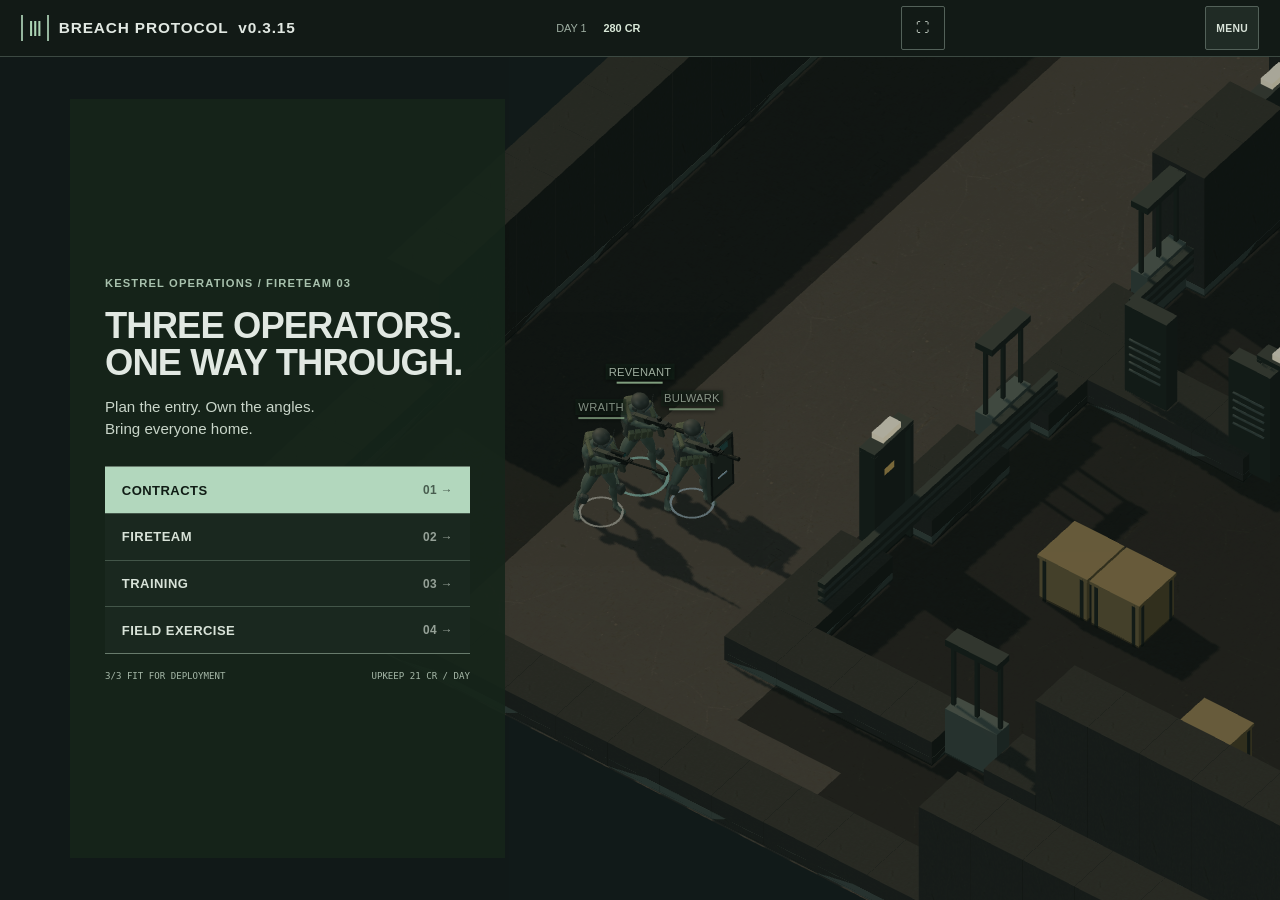
==== commit 29a4af31: "preview-030-0.3.15" ====
--- a/preview-030/index.html
+++ b/preview-030/index.html
@@ -1,9 +1,9 @@
 <!doctype html>
 <html lang="en">
-<head><meta charset="UTF-8"><meta name="viewport" content="width=device-width,initial-scale=1,viewport-fit=cover"><meta name="theme-color" content="#111715"><meta name="description" content="BREACH PROTOCOL 0.3.14 — command Fireteam Argent through immediate tactical turns; active previous-rules saves remain playable."><title>BREACH PROTOCOL — EXPERIMENTAL 0.3.14</title>  <script type="module" crossorigin src="./assets/index-mcRcQhVf.js"></script>
+<head><meta charset="UTF-8"><meta name="viewport" content="width=device-width,initial-scale=1,viewport-fit=cover"><meta name="theme-color" content="#111715"><meta name="description" content="BREACH PROTOCOL 0.3.15 — command Fireteam Argent through immediate tactical turns; active previous-rules saves remain playable."><title>BREACH PROTOCOL — EXPERIMENTAL 0.3.15</title>  <script type="module" crossorigin src="./assets/index-Ctp2HYDx.js"></script>
   <link rel="modulepreload" crossorigin href="./assets/validation-Cw_dvTsr.js">
   <link rel="modulepreload" crossorigin href="./assets/three-DLab0ziT.js">
-  <link rel="stylesheet" crossorigin href="./assets/index-Cd3cjaAB.css">
+  <link rel="stylesheet" crossorigin href="./assets/index-DjoJLcTB.css">
 </head>
 <body><div id="app"></div></body>
 </html>
--- a/preview-030/assets/index-DjoJLcTB.css
+++ b/preview-030/assets/index-DjoJLcTB.css
@@ -0,0 +1 @@
+@font-face{font-family:Protocol;src:local("Bahnschrift");font-display:swap}:root{font-family:Protocol,Arial Narrow,Arial,sans-serif;color:#e1e8e2;background:#111916;font-synthesis:none;--paper:#d8e2d8;--muted:#9aaba0;--line:#3c4942;--teal:#8bd2ba;--text-scale:1;font-size:calc(14px * var(--text-scale));color-scheme:dark}*{box-sizing:border-box}body{margin:0}button,input,select{font:inherit}button,a,input,select,summary{-webkit-tap-highlight-color:transparent}button{min-height:44px;border:1px solid #536159;border-radius:2px;background:#202b25;color:var(--paper);padding:.65rem .85rem;cursor:pointer;font-weight:650;letter-spacing:.035em;touch-action:manipulation}button:hover{background:#334239;border-color:#a0b3a6}button:active{background:#42574a}button:disabled{color:#89958c;border-color:#354039;background:#1a221d;cursor:not-allowed}button:focus-visible,a:focus-visible,input:focus-visible,select:focus-visible,summary:focus-visible{outline:3px solid #a2dec8;outline-offset:3px}button.primary{background:#b2d7bd;color:#101c15;border-color:#c4e6cf}button.primary:hover{background:#d6eedc}button.danger{border-color:#ab7969;color:#f4c4b6;background:#36251f}button.active{border-color:#9dddca;color:#c1f4df;background:#293e33}button.wide{width:100%;margin-top:1rem}a{color:#acddc6}p{line-height:1.6;color:#b9c6bb}h1,h2,h3,p{margin-top:0}h1{font-size:2.5rem;line-height:1.06;letter-spacing:-.025em;margin-bottom:1.2rem;font-weight:600}h2{font-size:1.38rem;line-height:1.2;font-weight:550;margin-bottom:.5rem}h3{font-size:1.1rem;font-weight:600;margin-bottom:.5rem}small{font-size:.78rem}strong,b{font-weight:650}.muted{color:var(--muted);font-size:.9rem}.warning{color:#f0bfa7;border-left:2px solid #d68f6c;padding-left:.8rem}.eyebrow{font-size:.8rem;letter-spacing:.1em;color:#a8c1ad;font-weight:600;margin-bottom:1rem}.sr-only{position:absolute;width:1px;height:1px;padding:0;margin:-1px;overflow:hidden;clip:rect(0,0,0,0);white-space:nowrap;border:0}[hidden]{display:none!important}#app{height:100dvh;min-height:480px;display:grid;grid-template-rows:auto minmax(150px,1fr) auto;overflow:hidden;position:relative}#header{grid-row:1;z-index:5;display:flex;align-items:center;justify-content:space-between;gap:.5rem;min-height:57px;padding:0 1rem;background:#121a16;border-bottom:1px solid var(--line)}.wordmark{font-size:1.1rem;font-weight:700;letter-spacing:.055em;display:flex;align-items:center;gap:.7rem;white-space:nowrap}.mark{display:inline-grid;place-items:center;color:#acd4b4;font-size:1.5rem;line-height:1;border-left:2px solid #95b59d;border-right:2px solid #95b59d;width:28px;height:26px}.base-status{display:flex;gap:1.2rem;font-size:.78rem;color:#9fafa3}.base-status b{color:#d9e8d8}.menu-button{font-size:.74rem;min-height:36px;padding:.5rem .7rem}.mode-status{padding:.5rem .2rem;font-size:.74rem;background:transparent;border:0;color:#c5e6cf;min-height:44px;white-space:nowrap}.mode-status:disabled{border:0;background:transparent;color:#c5e6cf}.alarm{font-size:.67rem;color:#b1c8a9;letter-spacing:.07em}.alarm.hot{color:#f1a886}#stage{grid-row:2;position:relative;overflow:hidden;min-height:150px}#stage canvas{display:block;width:100%;height:100%;touch-action:none;outline-offset:-4px}#stage .loading{position:absolute;inset:0;display:grid;place-items:center;color:#afd4b9;font-size:.8rem;letter-spacing:.1em}#screen{position:absolute;z-index:3;inset:57px 0 0;overflow:auto;padding:2rem;overscroll-behavior:contain;scrollbar-color:#526a58 #141e16;background:#0e1711b3}.base-menu{max-width:480px;min-height:100%;display:flex;flex-direction:column;justify-content:flex-end;margin:0 auto;padding:1rem 0}.base-menu h1{font-size:3rem;line-height:1.03;margin-bottom:1rem;max-width:440px}.base-menu .intro{color:#c9d5c9;font-size:1.08rem;line-height:1.5;margin-bottom:1.8rem}.base-nav{display:grid;gap:1px;background:#435649;border-top:1px solid #687b6c;border-bottom:1px solid #687b6c}.base-nav button{display:flex;justify-content:space-between;align-items:center;border:0;border-radius:0;padding:1.1rem 1.2rem;background:#1a281f;text-align:left;font-size:.93rem}.base-nav button.primary{background:#b2d7bd}.base-nav button span{font-size:.85rem;opacity:.65}.base-footer{display:flex;justify-content:space-between;gap:1rem;flex-wrap:wrap;font-family:Consolas,monospace;font-size:.65rem;line-height:1.4;margin-top:1.1rem;color:#a7b9a9}.screen-sheet{max-width:880px;margin:0 auto;padding:1.7rem;background:#151f18;border:1px solid #3e4d40}.back{background:transparent;border:0;padding:0;min-height:44px;text-align:left;color:#a9c6b1;font-size:.8rem;margin:0 0 1rem}.contract-list{display:grid;gap:0;margin-top:2rem}.contract{display:grid;grid-template-columns:1fr 150px;gap:2rem;padding:1.6rem 0;border-top:1px solid var(--line)}.contract p{margin-bottom:0;max-width:560px}.contract .eyebrow{font-size:.75rem;display:block;margin-bottom:.55rem}.contract-bottom{display:flex;flex-direction:column;align-items:stretch;justify-content:space-between;gap:.75rem}.contract-bottom strong{font-size:2rem;text-align:right}.contract-bottom small{font-size:.8rem;color:var(--muted)}.facts{display:grid;grid-template-columns:1fr 1fr;gap:1.2rem;border-top:1px solid var(--line);border-bottom:1px solid var(--line);padding:1.2rem 0;margin:1.8rem 0}.facts div{display:flex;flex-direction:column;gap:.3rem}.facts dt{font-size:.8rem;color:var(--muted)}.facts dd{margin:0;font-size:1.3rem}fieldset{padding:1rem 0;border:0;border-top:1px solid var(--line);margin:1.4rem 0}legend{font-size:.9rem;font-weight:600;padding:0 .7rem 0 0}.mode-choice{display:grid;grid-template-columns:1fr 1fr;gap:1rem}.mode-choice label{padding:1rem;border:1px solid var(--line);display:flex;align-items:start;gap:.7rem;margin:0}.mode-choice label:has(input:checked){border-color:#a0c6ac;background:#25372a}.mode-choice label small{display:block;margin-top:.4rem;line-height:1.5;color:var(--muted)}input[type=radio],input[type=checkbox]{width:20px;height:20px;flex-shrink:0;accent-color:#a4d3b4;margin:0;cursor:pointer}.intel{margin-bottom:1.5rem}.brief-team{display:grid;grid-template-columns:repeat(3,minmax(0,1fr));gap:1rem;margin:1.5rem 0}.brief-team b,.brief-team span{display:block}.brief-team b{font-size:.82rem}.brief-team span{font-size:.78rem;margin:.4rem 0}.meter{display:block;height:3px;background:#3b4940;overflow:hidden;flex:1}.meter i{display:block;height:100%;background:#a7cba9}.roster{display:grid;grid-template-columns:repeat(3,minmax(0,1fr));gap:1.5rem;margin-top:2rem}.roster article{min-width:0;border-top:1px solid var(--line);padding-top:1.2rem}.roster-title{display:flex;align-items:start;gap:.8rem}.role-number{font-family:Consolas,monospace;font-size:2rem;color:#748b78;line-height:1}.roster h2{font-size:1.1rem}.roster-title p{font-size:.7rem}.stat-line{font-size:.8rem;display:flex;justify-content:space-between;gap:.5rem;padding:.6rem 0}.stat-line span{color:#96b39e;font-size:.7rem}label{display:block;color:#b7c9ba;font-size:.88rem;margin-bottom:1rem}select{display:block;max-width:100%;width:100%;min-height:44px;background:#202d24;border:1px solid #536759;border-radius:2px;color:#e1eadf;padding:.6rem .45rem;margin-top:.4rem}.inline-actions{display:flex;gap:.7rem;flex-wrap:wrap;margin:1.3rem 0}.inline-actions>button{flex:1}.section-title{margin-top:2.3rem}.bond-row{display:flex;align-items:center;justify-content:space-between;gap:1rem;border-top:1px solid var(--line);padding:1rem 0}.bond-row b{font-size:.82rem}.bond-row p{font-size:.78rem;margin:.45rem 0}.training-list{display:grid;grid-template-columns:repeat(3,minmax(0,1fr));gap:1.4rem;margin:2rem 0}.training-list article{border-top:1px solid var(--line);padding-top:1rem}.training-list h2{font-size:1.1rem}.training-list p{font-size:.8rem;min-height:3rem}.attribute{display:flex;align-items:center;gap:.5rem;padding:.4rem 0;font-size:.78rem}.attribute span:first-child{width:95px;flex-shrink:0}.attribute b{width:35px;text-align:right;font-size:.75rem}.training-list label{margin-top:1.2rem}.debrief-team{display:grid;grid-template-columns:repeat(3,minmax(0,1fr));gap:1rem;margin:2rem 0}.debrief-team h2{font-size:1.05rem}.debrief-team p{font-size:.75rem}.debrief-team strong{color:#aed4b8}#hud{grid-row:3;z-index:4;position:relative;background:#141e18;border-top:1px solid #6b8371;padding:.65rem .9rem max(.35rem,env(safe-area-inset-bottom));max-height:55dvh;overflow-y:auto;overscroll-behavior:contain}.operator-strip{display:grid;grid-template-columns:repeat(3,minmax(0,1fr));gap:.5rem}.operator{position:relative;min-width:0;padding:.6rem .65rem;border:1px solid #46544a;border-top:2px solid #46544a;border-radius:0;background:#1c2820;text-align:left;letter-spacing:0;min-height:75px}.operator.selected{border-color:#8fc5a1;background:#24392b}.operator.down{color:#d79f8f;border-color:#855f51}.operator-name{display:flex;align-items:center;gap:.35rem;font-size:.76rem;margin-bottom:.6rem}.operator-name i{font-family:Consolas,monospace;color:#839f8b;font-size:.65rem;font-style:normal}.operator-stats{display:flex;justify-content:space-between;font-family:Consolas,monospace;font-size:.68rem;margin-top:.5rem;font-weight:400}.operator-stats b{font-weight:400;color:#b5c7b8}.watch-state{position:absolute;right:.5rem;top:-.35rem;font-family:Consolas,monospace;font-size:.55rem;color:#c7efdb;background:#244936;padding:0 .2rem}.ap-line{display:flex;align-items:center;gap:.85rem;min-height:40px;color:#a2b4a7;font-family:Consolas,monospace;font-size:.68rem}.ap-line strong{font-size:1.4rem;color:#acd9bb}.ap-line strong small{font-size:.8rem}.ap-line button{min-height:40px;border:0;background:transparent;font-size:.68rem;padding:.35rem .25rem;color:#c2d5c5}.ap-line>small{margin-left:auto;font-size:.63rem}.actions{display:grid;grid-template-columns:repeat(6,minmax(0,1fr));gap:.45rem}.actions button{min-width:0;font-size:.76rem;min-height:44px;padding:.65rem .2rem;background:#253128;border:1px solid #576c5d}.actions button.active{background:#3b5141;border-color:#c5e4cf;color:#edfff1}.actions button:disabled{background:#1a231c;color:#86968a;border-color:#39483c}.order-preview{display:flex;align-items:center;justify-content:space-between;min-height:35px;font-size:.72rem;gap:.5rem;color:#b1c9b7;padding:.5rem 0;line-height:1.35}.order-preview button{min-height:32px;padding:.25rem .35rem;font-size:.63rem;border:0;background:transparent}.execute-row{display:flex;gap:.5rem}.execute-row button{flex:1;font-size:.83rem;letter-spacing:.06em;min-height:44px}.execute-row button.primary{background:#99c5a4;border-color:#b4d8be}.radio-line{border:0;min-height:33px;padding:.55rem 0 .2rem;font-family:Consolas,monospace;font-size:.68rem;line-height:1.3;width:100%;background:transparent;text-align:left;color:#a0bda9;display:flex;gap:.5rem;align-items:center;letter-spacing:0}.radio-line b{margin-left:auto;font-size:.9rem}.queue-line{display:flex;align-items:center;justify-content:space-between;gap:.5rem;font-size:.68rem;color:#a6bfae;margin-top:.3rem}.queue-line button{font-size:.62rem;min-height:30px;padding:.35rem}.view-tools{position:fixed;left:.75rem;top:67px;display:flex;gap:.35rem}.view-tools button{min-width:44px;min-height:40px;padding:.3rem .6rem;font-size:.8rem;background:#101d15e6;border-color:#647669}.contacts{display:flex;gap:.4rem;flex-wrap:wrap;margin-bottom:.6rem}.contacts button{padding:.35rem .55rem;min-height:36px;font-size:.67rem;color:#f0bea8;border-color:#926a57;background:#32241d}.contacts button b{margin-left:.6rem;color:#e0dec6}.world-labels{position:absolute;inset:0;pointer-events:none;overflow:hidden}.unit-label{position:absolute;top:0;left:0;min-width:50px;text-align:center;color:#def0dd;opacity:.8;filter:drop-shadow(0 1px 2px #000);font-size:9px;letter-spacing:.02em}.unit-label span{display:block;text-shadow:0 1px 3px #000;background:#16271ca0;padding:2px 3px}.unit-label i{height:2px;display:block;background:#384d3d;max-width:46px;margin:2px auto 0}.unit-label b{display:block;background:#b0d6ac;height:100%}.unit-label.selected{opacity:1}.unit-label.hostile{color:#ffd0b8}.unit-label.hostile b{background:#df9a75}#toast{position:absolute;z-index:20;top:7rem;left:50%;transform:translate(-50%);max-width:min(520px,calc(100% - 2rem));padding:.8rem 1rem;background:#d6e3d2;color:#1b2b20;border:1px solid #f0f5e9;font-size:.85rem;line-height:1.4;pointer-events:none;opacity:0;transition:opacity .15s}#toast.show{opacity:1}dialog{width:min(650px,calc(100% - 1.5rem));max-height:calc(100dvh - 2rem);padding:1.3rem 1.5rem;background:#19251c;color:var(--paper);border:1px solid #819582;border-radius:2px;overflow:auto}dialog::backdrop{background:#08110bbd}.dialog-heading{display:flex;align-items:center;justify-content:space-between;gap:1rem;border-bottom:1px solid #465c4b;margin-bottom:1.2rem;padding-bottom:.7rem}.dialog-heading h2{font-size:1.05rem;letter-spacing:.04em;margin:0}.dialog-heading button{min-width:44px;min-height:44px;font-size:1.5rem;background:transparent;border:0;padding:.3rem}.order-grid{display:grid;grid-template-columns:repeat(2,minmax(0,1fr));gap:.7rem;margin:1rem 0}.order-grid button{font-size:.85rem}.check{display:flex;gap:.7rem;align-items:center;min-height:44px;margin:.8rem 0}.check b{display:block;font-size:.9rem}.check small{display:block;margin-top:.3rem;color:var(--muted);line-height:1.5}.support-stepper{display:flex;align-items:center;gap:.7rem;border-top:1px solid var(--line);border-bottom:1px solid var(--line);padding:1rem 0}.support-stepper b{margin-right:auto}.support-stepper button{min-width:44px}.skill-list article{display:flex;align-items:center;justify-content:space-between;gap:1rem;padding:1rem 0;border-top:1px solid var(--line)}.skill-list h3{font-size:.96rem}.skill-list h3 small{color:#a4bea9;margin-left:.35rem}.skill-list p{font-size:.85rem;margin:0}.skill-list button{flex-shrink:0;font-size:.75rem}.radio-history{list-style:none;margin:0;padding:0;font-family:Consolas,monospace;font-size:.8rem}.radio-history li{padding:.5rem 0;border-bottom:1px solid #35483a;line-height:1.5;overflow-wrap:anywhere}.radio-history time{color:#8aab94;margin-right:.5rem}.manual h3{margin-top:1.4rem}.manual p{font-size:.92rem}.backup-row{display:flex;align-items:center;justify-content:space-between;gap:.7rem;font-size:.78rem;border-top:1px solid var(--line);padding:.7rem 0}.backup-row button{font-size:.7rem}details{margin-top:2rem;border-top:1px solid var(--line);padding-top:.5rem}summary{cursor:pointer;min-height:44px;padding:.65rem 0;color:#b3ceb8}@media(min-width:900px){#header{padding:0 1.5rem}.in-mission #hud{width:760px;justify-self:center;border:1px solid #62776a;border-bottom:0;padding:.8rem 1.2rem .5rem;max-height:45dvh}.in-mission #stage{grid-row:2/4;grid-column:1}.in-mission #hud{grid-row:3;grid-column:1;margin-top:450px}#screen:has(.base-menu){padding:3rem 5rem;background:#0e17114d}.base-menu{margin:0;max-width:435px;justify-content:center;background:#17251be8;padding:2.5rem}.base-menu h1{font-size:2.6rem}.view-tools{left:1.5rem;top:75px}}@media(max-width:600px){#header{padding:0 .65rem;gap:.4rem}.wordmark{font-size:.92rem;gap:.4rem}.brand-small{display:none}.mark{width:23px;font-size:1.25rem;height:22px}.base-status{gap:.6rem;font-size:.7rem}#screen{padding:1rem;background:#0e1711ba}.base-menu{justify-content:flex-end;max-width:440px}.base-menu h1{font-size:2.45rem}.base-menu .eyebrow{font-size:.67rem}.base-menu .intro{font-size:.94rem;margin-bottom:1.4rem}.base-nav button{padding:1rem}.base-footer{font-size:.59rem}.screen-sheet{padding:1.1rem .8rem;border:0;background:#16221beb}h1{font-size:2.05rem}.screen-sheet p{font-size:.94rem}.contract{display:block;padding:1.4rem 0}.contract-bottom{flex-direction:row;align-items:center;margin-top:1rem}.contract-bottom strong{font-size:1.6rem}.mode-choice{grid-template-columns:1fr;gap:.65rem}.mode-choice label{padding:.8rem}.mode-choice label small{font-size:.84rem}.roster,.training-list{grid-template-columns:1fr;gap:1.8rem}.roster article{display:grid;grid-template-columns:1fr 1fr;column-gap:1rem}.roster-title,.roster article>.meter,.stat-line,.roster .inline-actions{grid-column:1/-1}.roster .inline-actions{margin:.1rem 0}.roster-title h2{font-size:1.3rem}.bond-row{align-items:start;flex-direction:column;gap:.5rem}.bond-row button{width:100%}.training-list p{min-height:0}.debrief-team{grid-template-columns:1fr;gap:1.2rem}.debrief-team article{border-top:1px solid var(--line);padding-top:1rem}.brief-team{gap:.7rem}.brief-team b{font-size:.72rem}.brief-team span{font-size:.7rem}#hud{padding:.5rem .65rem max(.2rem,env(safe-area-inset-bottom));max-height:55dvh}.actions{grid-template-columns:repeat(3,minmax(0,1fr));gap:.35rem}.actions button{font-size:.77rem}.operator{padding:.5rem .45rem;min-height:68px}.operator-name{font-size:.7rem;gap:.25rem;margin-bottom:.5rem}.operator-name i{display:none}.operator-stats{font-size:.65rem}.ap-line{gap:.75rem;min-height:36px}.ap-line strong{font-size:1.25rem}.ap-line>small{display:none}.order-preview{font-size:.72rem;min-height:33px}.radio-line{font-size:.62rem}.view-tools{top:64px;left:.65rem}.view-tools button{min-height:38px;font-size:.7rem;min-width:38px}.order-grid{gap:.5rem}.order-grid button{font-size:.75rem}.skill-list article{gap:.7rem}.skill-list button{font-size:.7rem;padding:.5rem}.skill-list p{font-size:.82rem}dialog{padding:1rem}.facts{gap:1rem}.facts dd{font-size:1.1rem}}@media(max-height:700px)and (max-width:600px){#hud{max-height:56dvh}.operator{min-height:60px}.operator-name{margin-bottom:.3rem}.operator-stats{margin-top:.3rem}.ap-line{min-height:33px}.actions button{min-height:40px}.order-preview{min-height:28px;font-size:.65rem}.execute-row button{min-height:42px}.radio-line{min-height:28px}.base-menu h1{font-size:2rem}.base-menu .intro{margin-bottom:1rem}}@media(prefers-reduced-motion:reduce){*{scroll-behavior:auto!important;transition:none!important}}#portrait-gate{position:fixed;inset:0;z-index:1000;display:grid;place-items:center;padding:max(1rem,env(safe-area-inset-top)) max(1rem,env(safe-area-inset-right)) max(1rem,env(safe-area-inset-bottom)) max(1rem,env(safe-area-inset-left));background:#111916;color:#e1e8e2;text-align:center}#portrait-gate[hidden]{display:none!important}.portrait-gate-copy{width:min(100%,25rem);border-left:2px solid #a8d6b6;padding:1rem 1.25rem;text-align:left}.portrait-gate-title{margin-bottom:.45rem;color:#eef7ee;font-size:1.45rem;line-height:1.2}.portrait-gate-copy p:last-child{margin-bottom:0;color:#b9c6bb}.portrait-gate-actions{display:flex;flex-wrap:wrap;gap:.6rem;margin-top:1.25rem}.portrait-gate-actions button{flex:1 1 11rem;min-height:48px}.portrait-gate-primary{background:#b2d7bd;color:#101c15;border-color:#c4e6cf}.portrait-gate-secondary{background:transparent}.fullscreen-button{flex:0 0 auto;min-width:44px;min-height:44px;padding:.35rem .5rem;font-size:.95rem;line-height:1;background:transparent}.fullscreen-button:hover{background:#334239}#app:fullscreen{width:100%;height:100dvh;min-height:0}#app:fullscreen #header{padding-top:env(safe-area-inset-top);padding-bottom:env(safe-area-inset-bottom)}.in-mission #hud{padding:.42rem .55rem max(.2rem,env(safe-area-inset-bottom));max-height:50dvh}.operator-strip{gap:.32rem}.operator{min-height:56px;padding:.42rem .45rem}.operator-name{margin-bottom:.32rem}.operator-stats{margin-top:.32rem}.ap-line{min-height:32px;gap:.55rem}.ap-line strong{font-size:1.1rem}.actions{grid-template-columns:repeat(6,minmax(44px,1fr));gap:4px;overflow-x:hidden}.actions button{min-height:52px;padding:4px 1px 3px;display:grid;grid-template-rows:24px auto;place-items:center;align-content:center;gap:1px;font-size:clamp(.48rem,2.25vw,.66rem);line-height:1.05;letter-spacing:.015em}.actions button span{overflow-wrap:anywhere;text-align:center}.action-icon{width:21px;height:21px;stroke-width:1.8}.contacts{margin-bottom:.35rem;gap:.28rem}.contact{display:inline-flex;align-items:center;min-height:36px;padding:.28rem .42rem;border:1px solid #72624f;color:#f0bea8;background:#32241d;font-size:.63rem;line-height:1.18}.contact b{margin-left:.35rem;color:#e0dec6}.contact.marker{border-style:dashed;color:#c3d4d8;background:#1d2a2d}.contact.last-known{color:#d8c39e;background:#2b2820}.contact.blocked{color:#f0c1a8}.action-help{min-height:34px;padding:.35rem 0}.action-help button{min-height:36px}.queue-line{display:none}@media(max-width:600px){.actions{grid-template-columns:repeat(6,minmax(44px,1fr))}.actions button{font-size:clamp(.46rem,2.15vw,.62rem)}.operator{min-height:56px}.ap-line{min-height:32px}}@media(max-height:700px)and (max-width:600px){.actions button{min-height:44px}.operator{min-height:52px}}#screen{top:var(--header-height,57px)}.view-tools{top:calc(var(--header-height,57px) + 8px)}.operator-name{overflow-wrap:anywhere}.radio-line{font-size:.76rem;min-height:44px}.contacts button,.view-tools button,.menu-button{min-height:44px}.view-tools button{min-width:44px}@media(max-width:600px){html[data-large-text=true] #header{flex-wrap:wrap;padding-top:.3rem;padding-bottom:.3rem}html[data-large-text=true] .wordmark{flex:1 1 40%}html[data-large-text=true] .operator-name{font-size:.6rem}html[data-large-text=true] .ap-line{flex-wrap:wrap;gap:.3rem .6rem}html[data-large-text=true] .brief-team,html[data-large-text=true] .facts,html[data-large-text=true] .order-grid{grid-template-columns:1fr}.operator-stats{font-size:.72rem}}.actions button{min-height:56px;grid-template-rows:23px minmax(18px,auto);font-size:.8rem;line-height:1.1;overflow:hidden}.actions button[aria-disabled=true]{background:#1a231c;color:#a9b7ad;border-color:#536257;cursor:not-allowed}.actions button[aria-disabled=true]:focus-visible{outline-color:#d8d0a5}.action-help{min-height:44px;font-size:.8rem}.action-help button{min-width:44px;min-height:44px;font-size:.8rem}.contact{min-height:44px;font-size:.75rem}.unit-label{font-size:.8rem}.contacts button{min-height:44px}.operator,.actions button,.action-help button,.contacts button{touch-action:manipulation}@media(max-height:700px)and (max-width:600px){.actions button{min-height:52px}.action-help{min-height:44px}.operator{min-height:52px}}@media(max-width:600px){html[data-large-text=true] .actions button{min-height:72px;font-size:.8rem;grid-template-rows:24px minmax(34px,auto)}html[data-large-text=true] .action-help{font-size:.8rem}}.action-pager{display:grid;grid-template-columns:44px minmax(0,1fr) 44px;gap:4px;align-items:stretch;max-width:100%;overflow:hidden}.action-page{display:grid;grid-template-columns:repeat(var(--action-page-size),minmax(44px,1fr));gap:4px;min-width:0}.action-pager button{touch-action:manipulation}.action-page-arrow{width:44px;min-width:44px;min-height:56px;padding:0;display:grid;place-items:center;font-size:1.8rem;line-height:1;background:#1d2821;border-color:#576c5d}.action-page-arrow:disabled{color:#5d6961;background:#161e19;border-color:#303b33}.action-slot{min-width:44px;min-height:56px;padding:4px 1px 3px;display:grid;grid-template-rows:23px minmax(18px,auto);place-items:center;align-content:center;gap:1px;font-size:.8rem;line-height:1.1;letter-spacing:.015em;background:#253128;border:1px solid #576c5d;overflow:visible}.action-slot span{min-width:0;max-width:100%;overflow-wrap:anywhere;text-align:center}.action-slot.active{background:#3b5141;border-color:#c5e4cf;color:#edfff1}.action-slot:disabled,.action-slot[aria-disabled=true]{background:#1a231c;color:#a9b7ad;border-color:#536257}.action-slot[aria-disabled=true]{cursor:pointer}.action-slot[aria-disabled=true]:focus-visible{outline-color:#d8d0a5}.action-page-status{min-height:18px;display:flex;align-items:center;justify-content:center;color:#899d8f;font-family:Consolas,monospace;font-size:.68rem;line-height:1.2;padding-top:3px}.action-help>span{min-width:0;overflow-wrap:anywhere}@media(max-width:600px){.in-mission #hud{padding-left:6px;padding-right:6px}.action-slot{font-size:clamp(10px,2.6vw,.74rem)}html[data-large-text=true] .action-slot{min-height:76px;font-size:.78rem;grid-template-rows:24px minmax(38px,auto)}html[data-large-text=true] .action-page-arrow{min-height:76px}.action-help{align-items:flex-start}html[data-large-text=true] .action-help{display:grid;grid-template-columns:minmax(0,1fr);gap:.35rem}html[data-large-text=true] .action-help button{width:100%}}@media(max-height:700px)and (max-width:600px){.action-slot,.action-page-arrow{min-height:52px}}html[data-large-text=true] .action-help{display:grid;grid-template-columns:minmax(0,1fr);gap:.35rem}html[data-large-text=true] .action-help button{width:100%}.sim-command-hud{box-sizing:border-box;width:100%;max-width:760px;min-width:0;overflow-x:hidden;padding:8px;background:#141e18;border-top:1px solid #6b8371;color:#e1eadf;font-family:Consolas,Courier New,monospace}.sim-command-hud *{box-sizing:border-box}.sim-command-hud button{min-width:44px;min-height:44px;border:1px solid #576c5d;border-radius:2px;background:#253128;color:#e1eadf;font:inherit;cursor:pointer}.sim-command-hud button:focus-visible{outline:2px solid #d8d0a5;outline-offset:2px}.sim-command-hud button[aria-disabled=true],.sim-command-hud button:disabled{color:#9aa89e;background:#1a231c;border-color:#4b594f;cursor:not-allowed}.sim-operators{display:grid;grid-template-columns:repeat(3,minmax(0,1fr));gap:4px}.sim-operator{display:grid;grid-template-columns:minmax(0,1fr) auto;grid-template-rows:auto auto;gap:3px 6px;padding:6px;overflow:hidden;text-align:left;letter-spacing:0}.sim-operator strong,.sim-operator span,.sim-operator b{min-width:0;overflow-wrap:anywhere}.sim-operator strong{font-size:.78rem}.sim-operator span{grid-row:2;grid-column:1/-1;color:#aebfb2;font-size:.64rem;line-height:1.3}.sim-operator b{font-size:.62rem;color:#bacbbc}.sim-operator.selected{background:#293d30;border-color:#a5cbae}.sim-operator.ready{border-top-color:#d1c277}.sim-action-pager{display:grid;grid-template-columns:44px minmax(0,1fr) 44px;gap:4px;margin-top:6px;min-width:0}.sim-action-page{display:grid;grid-template-columns:repeat(var(--sim-action-count),minmax(44px,1fr));gap:4px;min-width:0}.sim-action{display:grid;grid-template-rows:22px auto;place-items:center;align-content:center;gap:2px;padding:4px 1px;font-size:.7rem;line-height:1.05;overflow:hidden}.sim-action span{max-width:100%;overflow-wrap:anywhere;text-align:center}.sim-action.active{background:#3b5141;border-color:#c5e4cf}.sim-action .action-icon{width:20px;height:20px}.sim-page-arrow{padding:0;font-size:1.7rem}.sim-page-status{min-height:18px;padding-top:3px;text-align:center;color:#91a394;font-size:.65rem}.sim-target-strip{display:flex;gap:4px;max-width:100%;overflow-x:auto;overscroll-behavior-x:contain;padding:4px 0;scrollbar-width:thin}.sim-target{display:grid;flex:0 0 auto;min-height:44px;padding:4px 8px;border:1px solid #725d4e;background:#31241e;color:#efc4ad;font-size:.67rem;line-height:1.25}.sim-target b{color:#dfdec9;font-weight:400}.sim-target.reported{border-style:dashed;background:#202b2b;color:#b9cac6}.sim-target.door{background:#262920;color:#d8c99d}.sim-command-status{display:flex;align-items:center;justify-content:space-between;gap:6px;min-height:44px;color:#b8cbbd;font-size:.72rem;line-height:1.3}.sim-command-status span{min-width:0;overflow-wrap:anywhere}.sim-confirm{flex:0 0 auto;background:#4a604d!important;border-color:#b8d1bd!important}.sim-execute-row{display:grid;grid-template-columns:repeat(3,minmax(0,1fr));gap:4px}.sim-execute-row{grid-template-columns:repeat(2,minmax(0,1fr));margin-top:4px}.sim-execute-row:has(>button:only-child){grid-template-columns:1fr}.sim-execute-row .primary{background:#a9c9ae;color:#142018;border-color:#d7e5d9;font-weight:700}.sim-live{min-height:18px;padding-top:4px;color:#c8bfa1;font-size:.67rem}.sim-command-hud button,.sim-target{touch-action:manipulation}@media(max-width:430px){.sim-command-hud{padding:6px}.sim-operator{padding:4px}.sim-operator strong{font-size:.68rem}.sim-operator span{font-size:.57rem}.sim-action{font-size:clamp(.58rem,2.5vw,.7rem)}.sim-target-strip{overflow-x:auto}.sim-direction-strip{grid-template-columns:repeat(4,minmax(44px,1fr))}}html[data-large-text=true] .sim-command-hud{font-size:200%}html[data-large-text=true] .sim-operator span,html[data-large-text=true] .sim-operator b{font-size:.55em}html[data-large-text=true] .sim-action-page{grid-template-columns:repeat(2,minmax(44px,1fr))}html[data-large-text=true] .sim-action-pager{align-items:stretch}html[data-large-text=true] .sim-action{font-size:.55em;min-height:64px}html[data-large-text=true] .sim-target-strip{flex-wrap:wrap;overflow-x:hidden}@media(prefers-reduced-motion:reduce){.sim-command-hud *{scroll-behavior:auto!important;transition:none!important;animation:none!important}}@media(max-height:479px){#app.in-mission{min-height:0;grid-template-rows:auto minmax(120px,1fr) minmax(0,calc(100dvh - var(--header-height,57px) - 120px))}#app.in-mission #stage{min-height:120px}#app.in-mission #hud{min-height:0;max-height:none;overflow-y:auto;overscroll-behavior:contain}}.wordmark{min-width:0}.wordmark>span:not(.mark){min-width:0}.build-version{flex:0 0 auto}@media(max-width:430px){#header{gap:.25rem;padding:0 .5rem}.wordmark{gap:.35rem;font-size:.82rem}.build-version{font-size:.58rem}.base-status{min-width:0;flex:0 1 auto;gap:.35rem;font-size:.58rem}.mode-status{max-width:100px;overflow:hidden;text-overflow:ellipsis;font-size:.62rem}.alarm{display:none}.menu-button{flex:0 0 auto;padding:.5rem .55rem}}#app:has(.management-screen){min-height:0;height:100dvh;grid-template-rows:auto minmax(0,1fr) 0}#stage.management-active>canvas:not(.management-canvas),#stage.management-active>.world-labels{display:none}.management-canvas{position:absolute;left:0;top:0;width:100%;height:100%;display:block;pointer-events:none}#screen.management-screen{inset:var(--header-height,57px) 0 0;padding:0;background:transparent;overflow:hidden;pointer-events:none}.management-shell{position:relative;display:grid;grid-template-columns:minmax(380px,420px) minmax(0,1fr);height:100%;min-height:100%;pointer-events:none}.management-rail{grid-column:1;position:relative;z-index:2;display:flex;flex-direction:column;gap:0;min-height:100%;overflow:auto;padding:1.35rem 1.5rem 1.15rem;background:#0a140ff2;border-right:1px solid #415347;pointer-events:auto;scrollbar-color:#526a58 #101a14}.management-topline{display:flex;align-items:center;justify-content:space-between;gap:1rem;color:#a8cdb3;font-size:.78rem;letter-spacing:.1em;font-weight:650;margin-bottom:1.2rem}.management-menu{min-height:44px;font-size:.72rem;padding:.5rem .7rem;background:transparent}.management-screen h1{font-size:2.35rem;line-height:1.05;margin-bottom:.9rem;color:#eef4ed}.management-objective{max-width:34rem;margin-bottom:1.25rem;color:#c4d1c7}.management-facts,.management-context{display:grid;grid-template-columns:1fr 1fr;gap:.8rem 1rem;margin:0;padding:.95rem 0;border-top:1px solid var(--line);border-bottom:1px solid var(--line)}.management-facts{margin-bottom:.9rem}.management-context{border-top:0;padding-top:0;margin-bottom:1.1rem}.management-facts div,.management-context div{display:flex;flex-direction:column;gap:.28rem;min-width:0}.management-facts dt,.management-context dt{font-size:.72rem;color:#9fb1a3}.management-facts dd,.management-context dd{margin:0;color:#e1eae0;overflow-wrap:anywhere}.management-facts dd{font-size:1rem}.management-context dd{font:.67rem Consolas,monospace;color:#c1d3c4}.management-mode{margin:.1rem 0 .9rem;padding:0;border:0}.management-mode legend{font-size:.8rem;padding:0;margin-bottom:.55rem;color:#b7cbb9}.management-mode label{display:flex;gap:.6rem;align-items:flex-start;margin:0;padding:.6rem 0;border-top:1px solid #344339}.management-mode label:has(input:checked){color:#eff7ef}.management-mode label span{display:block;min-width:0}.management-mode label b{display:block;font-size:.76rem}.management-mode label small{display:block;margin-top:.2rem;color:#99ada0;line-height:1.4}.management-mode input{width:20px;height:20px;flex:0 0 20px;margin:0;accent-color:#a4d3b4}.management-intel{padding:.7rem 0;border-top:1px solid var(--line);border-bottom:1px solid var(--line);margin-bottom:.9rem}.management-intel strong{font-size:.77rem;color:#d5e2c8}.management-intel p{font-size:.76rem;line-height:1.45;margin:.4rem 0 0;color:#afc1b2}.management-operators{display:grid;gap:0;border-top:1px solid var(--line);margin-bottom:.9rem}.management-operator-row{display:flex;align-items:center;justify-content:space-between;gap:.75rem;width:100%;min-height:54px;padding:.55rem 0;border:0;border-bottom:1px solid var(--line);border-radius:0;background:transparent;text-align:left}.management-operator-row:hover{background:#18281d}.management-operator-row.selected{padding-left:.6rem;border-left:3px solid #a8d6b6;background:#203429}.management-operator-row span:first-child{display:flex;flex-direction:column;gap:.28rem;min-width:0}.management-operator-row b{font-size:.82rem}.management-operator-row small{font-size:.66rem;color:#a8bdab;overflow-wrap:anywhere}.management-health{width:108px;flex:0 0 108px;text-align:right;font:.66rem Consolas,monospace;color:#cad8ca}.management-meter{display:block;height:3px;margin-top:.35rem;background:#34453a;overflow:hidden}.management-meter i{display:block;height:100%;background:#a6cfab}.management-selection{border-left:2px solid #82b89a;padding:.65rem .8rem;margin-bottom:.85rem}.management-selection p{margin:0;color:#c4d3c5;font-size:.78rem;line-height:1.45}.management-selection p+p{color:#9fb4a3;font-size:.7rem}.management-wide{width:100%;min-height:52px;margin-top:.2rem}.management-back{order:10;background:transparent;border:0;border-top:1px solid var(--line);border-radius:0;padding:1rem 0 .25rem;margin-top:.9rem;color:#a9c6b1;text-align:left}.management-back-top{order:-1;background:transparent;border:0;padding:0;min-height:44px;margin:-.1rem 0 1rem;color:#a9c6b1;text-align:left}.management-secondary{background:transparent}.management-operator-tabs{display:grid;grid-template-columns:repeat(3,minmax(0,1fr));border:1px solid #495c4d;margin-bottom:1.2rem}.management-operator-tabs button{min-width:0;min-height:48px;padding:.5rem .25rem;border:0;border-right:1px solid #495c4d;border-radius:0;background:transparent;font-size:.72rem;overflow-wrap:anywhere}.management-operator-tabs button:last-child{border-right:0}.management-operator-tabs button.selected{background:#b6d9bf;color:#142218}.management-role{margin:-.55rem 0 1.1rem;color:#a9c8b0;font-size:.8rem;letter-spacing:.08em}.management-slot-list{display:grid;gap:.65rem;margin-bottom:1.3rem}.management-slot{display:grid;grid-template-columns:1fr auto;gap:.25rem .8rem;align-items:center;border-top:1px solid #46584a;border-bottom:1px solid #46584a;padding:.85rem .8rem}.management-slot span{grid-column:1;font-size:.7rem;color:#a4baa8}.management-slot strong{grid-column:1;font-size:1.25rem}.management-slot em{grid-column:2;grid-row:1/3;text-align:right;font-style:normal;color:#8fa494;font-size:.68rem;max-width:110px;line-height:1.35}.management-gear-slot{background:#15231a}.management-candidates{border-top:1px solid var(--line);padding-top:1rem}.management-candidates h2{font-size:1.05rem;margin-bottom:.35rem}.management-candidates p{font-size:.78rem;margin-bottom:.8rem}.management-candidate{display:flex;align-items:center;justify-content:space-between;width:100%;min-height:48px;margin-bottom:.45rem;border-radius:0;text-align:left;background:transparent}.management-candidate.selected{border-color:#b0d9ba;background:#263b2d;color:#eff9ef}.management-inspection{border-top:1px solid var(--line);margin-top:.65rem;padding-top:.85rem;color:#a9bda9;font-size:.74rem;line-height:1.4}.management-inspection [data-management-status]{display:block;min-height:24px}.management-base-note{font-size:.78rem;color:#a9bdaa;border-left:2px solid #a8c6ae;padding-left:.7rem}.management-arrow{color:#9fc8a8}.management-compare-table{width:100%;border-collapse:collapse;margin:1.2rem 0 .85rem;font-size:.8rem}.management-compare-table caption{position:absolute;width:1px;height:1px;overflow:hidden;clip:rect(0,0,0,0)}.management-compare-table th,.management-compare-table td{border:1px solid #4a5e4e;padding:.7rem .45rem;text-align:center}.management-compare-table thead th{color:#a9c9b1;font-size:.65rem;line-height:1.45}.management-compare-table thead th b{display:block;color:#eef7ee;font-size:.82rem;margin-top:.25rem}.management-compare-table tbody th{text-align:left;color:#d3dfd3;font-size:.75rem}.management-compare-table td{font-size:1.05rem;color:#eef6ed}.management-gear-line{margin:1rem 0 1.35rem;color:#aabfaa;font-size:.78rem}.management-gear-line b{color:#dce9db}.management-compare-actions{display:grid;grid-template-columns:1fr 1fr;gap:.65rem;margin-top:auto;padding-top:1rem}.management-compare-actions button{min-height:52px}.management-scene-status{position:absolute;z-index:3;left:calc(var(--management-scene-left, 0px) + 1rem);bottom:1rem;max-width:260px;margin:0;padding:.45rem .6rem;background:#0c1711e0;border-left:2px solid #d19b7f;color:#efc3ae;font:.66rem Consolas,monospace;line-height:1.35;pointer-events:none}@media(max-width:899px)and (min-width:601px){.management-shell{grid-template-columns:minmax(300px,42%) minmax(0,58%)}.management-rail{padding:1rem}.management-screen h1{font-size:1.65rem}.management-facts,.management-context{gap:.55rem}.management-facts dd{font-size:.85rem}.management-compare-table{font-size:.7rem}.management-compare-table th,.management-compare-table td{padding:.45rem .25rem}}@media(max-width:600px){#screen.management-screen{overflow:auto}.management-shell{display:block;height:auto;min-height:100%;padding-top:190px;pointer-events:none}.management-rail{min-height:calc(100dvh - var(--header-height,57px) - 190px);padding:.95rem .8rem calc(1rem + env(safe-area-inset-bottom));border-right:0;border-top:1px solid #46584a;pointer-events:auto}.management-screen h1{font-size:2rem}.management-scene-status{left:.7rem;top:calc(190px - 2.6rem);bottom:auto;max-width:calc(100% - 1.4rem)}.management-facts{gap:.6rem}.management-facts dd{font-size:.92rem}.management-context dd{font-size:.62rem}.management-operator-row{min-height:58px}.management-health{width:94px;flex-basis:94px}.management-compare-actions{position:sticky;bottom:0;background:#0a140ffa;margin:0 -.8rem;padding:.75rem .8rem calc(.75rem + env(safe-area-inset-bottom));z-index:4}.management-compare-table{margin-top:1rem}.management-compare-table th,.management-compare-table td{padding:.65rem .3rem}.management-compare-table thead th{font-size:.6rem}.management-slot em{max-width:92px}.management-back{margin-top:.7rem}}@media(max-height:479px)and (min-width:601px){#screen.management-screen{overflow:hidden}.management-shell{grid-template-columns:42% 58%}.management-rail{padding:.65rem .8rem 3.6rem;overflow:auto}.management-screen h1{font-size:1.55rem;margin-bottom:.5rem}.management-topline{margin-bottom:.55rem}.management-objective{font-size:.76rem;line-height:1.35;margin-bottom:.55rem}.management-facts,.management-context{padding:.5rem 0;gap:.35rem}.management-facts,.management-mode{margin-bottom:.45rem}.management-intel{margin-bottom:.45rem;padding:.4rem 0}.management-operators{margin-bottom:.45rem}.management-selection{padding:.45rem .6rem;margin-bottom:.45rem}.management-wide{min-height:46px}.management-slot-list{margin-bottom:.6rem}.management-slot{padding:.5rem}.management-candidates{padding-top:.55rem}.management-candidate{min-height:44px;margin-bottom:.25rem}.management-compare .management-topline{display:none}.management-compare .management-back-top{margin-top:-.15rem;margin-bottom:.25rem}.management-compare h1{font-size:1.4rem;margin-bottom:.25rem}.management-compare .management-base-note{font-size:.68rem;margin-bottom:.25rem}.management-compare-table{margin:.35rem 0}.management-compare-table th,.management-compare-table td{padding:.2rem .25rem}.management-compare-table thead th{font-size:.58rem}.management-compare-table thead th b{font-size:.72rem;margin-top:.1rem}.management-compare-table tbody th,.management-compare-table td{font-size:.78rem}.management-gear-line{margin:.35rem 0;font-size:.7rem}.management-compare-actions{position:absolute;left:0;right:0;bottom:0;background:#0a140ffa;margin:0;padding:.45rem .8rem;z-index:4}.management-compare-actions button{min-height:46px}.management-scene-status{left:.6rem;bottom:.6rem}.management-scene-status[data-status=ready]{display:none}}@media(prefers-reduced-motion:reduce){.management-screen *{scroll-behavior:auto!important;transition:none!important}}.tactical-command-hud{box-sizing:border-box;width:100%;max-width:760px;min-width:0;overflow-x:hidden;padding:8px;background:#141e18;border-top:1px solid #6b8371;color:#e1eadf;font-family:Consolas,Courier New,monospace}.tactical-command-hud *{box-sizing:border-box}.tactical-command-hud button{min-width:44px;min-height:44px;border:1px solid #576c5d;border-radius:2px;background:#253128;color:#e1eadf;font:inherit;cursor:pointer;touch-action:manipulation}.tactical-command-hud button:focus-visible{outline:2px solid #d8d0a5;outline-offset:2px}.tactical-command-hud button[aria-disabled=true],.tactical-command-hud button:disabled{color:#9aa89e;background:#1a231c;border-color:#4b594f;cursor:not-allowed}.tactical-turn-line{display:flex;align-items:center;gap:10px;min-height:28px;color:#b8cbbd;font-size:.7rem}.tactical-turn-line strong{color:#e6efe4;font-size:.82rem}.tactical-turn-line span{margin-left:auto}.tactical-turn-line b{color:#d8c976}.tactical-operators{display:grid;grid-template-columns:repeat(3,minmax(0,1fr));gap:4px}.tactical-operator{display:grid;grid-template-columns:minmax(0,1fr);grid-template-rows:auto auto auto;gap:2px 5px;padding:5px;text-align:left;overflow:visible}.tactical-operator strong,.tactical-operator span,.tactical-operator b{min-width:0}.tactical-operator strong{grid-column:1;grid-row:1;font-size:.76rem;white-space:nowrap;overflow-wrap:normal;word-break:normal}.tactical-operator span{grid-column:1;grid-row:2;color:#adbbb0;font-size:.62rem;white-space:nowrap;overflow-wrap:normal;word-break:normal}.tactical-operator b{grid-column:1;grid-row:3;max-width:100%;font-size:.58rem;line-height:1.2;color:#b9c9bc;white-space:normal;overflow-wrap:anywhere;word-break:normal}.tactical-operator.selected{background:#293d30;border-color:#a5cbae}.tactical-allowance{display:flex;align-items:center;gap:8px;min-height:34px;font-size:.68rem}.tactical-allowance>span{margin-right:auto;color:#dfe9dd}.tactical-allowance b{font-weight:400}.tactical-allowance .ready{color:#b9d9bf}.tactical-allowance .spent{color:#819087}.tactical-action-pager{display:grid;grid-template-columns:44px minmax(0,1fr) 44px;gap:4px;min-width:0}.tactical-action-page{display:grid;grid-template-columns:repeat(var(--tactical-action-count),minmax(44px,1fr));gap:4px;min-width:0}.tactical-action{display:grid;grid-template-rows:22px auto;place-items:center;align-content:center;gap:2px;padding:4px 1px;font-size:.7rem;line-height:1.05;overflow:hidden}.tactical-action span{max-width:100%;overflow-wrap:anywhere;text-align:center}.tactical-action.active{background:#3b5141;border-color:#c5e4cf}.tactical-action .action-icon{width:20px;height:20px}.tactical-page-arrow{padding:0;font-size:1.7rem}.tactical-page-status{min-height:18px;padding-top:3px;text-align:center;color:#91a394;font-size:.65rem}.tactical-target-strip{display:flex;gap:4px;max-width:100%;overflow-x:auto;overscroll-behavior-x:contain;padding:4px 0;scrollbar-width:thin}.tactical-target{display:grid;flex:0 0 auto;min-height:44px;padding:4px 8px;border:1px solid #725d4e;background:#31241e;color:#efc4ad;font-size:.67rem;line-height:1.25}.tactical-target b{color:#dfdec9;font-weight:400}.tactical-target.selected{border-color:#e15b4d;outline:2px solid #e15b4d;outline-offset:-3px}.tactical-target.reported{border-style:dashed;background:#202b2b;color:#b9cac6}.tactical-target.door{background:#262920;color:#d8c99d}.tactical-command-status{position:sticky;top:0;z-index:2;display:flex;align-items:center;justify-content:space-between;gap:6px;min-height:44px;padding:2px 0;background:#141e18;color:#b8cbbd;font-size:.72rem;line-height:1.3}.tactical-command-status span{min-width:0;overflow-wrap:anywhere}.tactical-confirm{flex:0 0 auto;background:#4a604d!important;border-color:#b8d1bd!important}.tactical-live{min-height:18px;padding-top:3px;color:#c8bfa1;font-size:.67rem}.tactical-contact-cue{position:absolute;z-index:4;top:10px;left:50%;transform:translate(-50%);max-width:calc(100% - 20px);padding:8px 10px;border:1px solid #c4ab55;background:#20251c;color:#eee0a8;font:700 .72rem Consolas,Courier New,monospace;text-align:center;pointer-events:none}.tactical-contact-cue[hidden]{display:none}@media(max-width:430px){.tactical-command-hud{padding:6px}.tactical-turn-line{gap:6px}.tactical-operator{padding:4px}.tactical-operator strong{font-size:.67rem}.tactical-operator span,.tactical-operator b{font-size:.56rem}.tactical-action{font-size:clamp(.58rem,2.5vw,.7rem)}.tactical-target-strip{overflow-x:auto}}@media(max-height:479px){.tactical-command-hud{max-height:calc(100dvh - 132px);overflow-y:auto;overscroll-behavior:contain}.tactical-turn-line{min-height:24px}.tactical-operator,.tactical-action,.tactical-page-arrow{min-height:44px}.tactical-command-status{min-height:40px}.tactical-live{min-height:16px}}@media(max-height:479px)and (min-width:600px){#app.in-mission:has(#hud.tactical-command-hud){grid-template-rows:auto minmax(168px,1fr) minmax(0,calc(100dvh - var(--header-height,57px) - 168px))}#app.in-mission:has(#hud.tactical-command-hud) #stage{min-height:168px}#app.in-mission:has(#hud.tactical-command-hud) #hud{margin-top:0}}@media(prefers-reduced-motion:reduce){.tactical-command-hud *,.tactical-contact-cue{scroll-behavior:auto!important;transition:none!important;animation:none!important}}.tactical-turn-banner{position:absolute;z-index:5;top:33%;left:50%;transform:translate(-50%,-50%);width:max-content;max-width:calc(100% - 24px);padding:clamp(10px,2vw,16px) clamp(18px,5vw,42px);border:1px solid #9fc9ab;background:#101b15e8;color:#ecf6eb;box-shadow:0 7px 28px #050b078f;font:700 clamp(1rem,3vw,1.65rem)/1.1 Consolas,"Courier New",monospace;letter-spacing:.18em;text-align:center;pointer-events:none;opacity:0;transition:opacity .16s ease}.tactical-turn-banner[data-side=enemy]{border-color:#d39a7c;color:#ffe0cf}.tactical-turn-banner:not([hidden]){opacity:1}.tactical-turn-banner[hidden]{display:block;visibility:hidden;opacity:0}@media(prefers-reduced-motion:reduce){.tactical-turn-banner{transition:none!important}}.tactical-turn-banner[data-reduced-motion=true]{transition:none!important}@media(max-width:430px){.tactical-turn-banner{max-width:calc(100% - 16px);padding:9px 15px;font-size:clamp(.9rem,5vw,1.2rem);letter-spacing:.12em}}.tactical-operator{align-content:start}.tactical-selectable{pointer-events:auto;cursor:pointer}.world-labels{z-index:2}.tactical-selected-operator{position:fixed;left:max(8px,calc((100vw - 760px)/2));bottom:var(--tactical-panel-bottom, calc(55dvh + 8px) );z-index:6;display:flex;align-items:stretch;width:min(320px,calc(100vw - 16px));min-height:52px;border:1px solid #849b89;background:#17251b;color:#e1eadf;box-shadow:0 4px 16px #07100bcc;pointer-events:auto}.tactical-selected-operator-copy{display:grid;min-width:0;flex:1;align-content:center;gap:2px;padding:6px 9px}.tactical-selected-operator-copy span{color:#9fbaa5;font-size:.57rem;letter-spacing:.1em}.tactical-selected-operator-copy strong{min-width:0;overflow-wrap:anywhere;font-size:.84rem;letter-spacing:.03em}.tactical-selected-operator-copy b{min-width:0;overflow-wrap:anywhere;color:#c6dcc9;font-size:.66rem;font-weight:400}.tactical-operator-nav{flex:0 0 44px;min-width:44px!important;min-height:50px!important;padding:0!important;border:0!important;border-radius:0!important;background:#203126!important;color:#cfe3d1!important;font-size:1.5rem!important;line-height:1}.tactical-operator-nav:hover{background:#304938!important}.tactical-operator-nav[aria-disabled=true]{color:#718174!important;background:#19241c!important;cursor:not-allowed}@media(max-width:430px){.tactical-selected-operator{left:8px;width:min(300px,calc(100vw - 16px))}.tactical-selected-operator-copy{padding:5px 7px}.tactical-selected-operator-copy strong{font-size:.76rem}.tactical-selected-operator-copy b{font-size:.62rem}}@media(max-height:479px){.tactical-selected-operator{bottom:var(--tactical-panel-bottom, calc(100dvh - 112px) )}}@media(orientation:landscape){#app.in-mission:has(#hud.tactical-command-hud){grid-template-rows:auto minmax(0,1fr) 0}#app.in-mission:has(#hud.tactical-command-hud) #stage{grid-row:2/4;min-height:0}#app.in-mission #hud.tactical-command-hud{position:absolute;left:50%;bottom:0;z-index:4;width:min(760px,calc(100% - 12px));max-height:none;margin:0;transform:translate(-50%);overflow:visible;padding:6px 8px max(6px,env(safe-area-inset-bottom));display:grid;grid-template-columns:minmax(0,1fr) auto;gap:0 8px}#app.in-mission #hud.tactical-command-hud .tactical-turn-line,#app.in-mission #hud.tactical-command-hud .tactical-target-strip,#app.in-mission #hud.tactical-command-hud .tactical-command-status,#app.in-mission #hud.tactical-command-hud .tactical-action-pager,#app.in-mission #hud.tactical-command-hud .tactical-meta-line{grid-column:1/-1}#app.in-mission #hud.tactical-command-hud .tactical-turn-line{min-height:26px;gap:7px;font-size:.64rem;white-space:nowrap}#app.in-mission #hud.tactical-command-hud .tactical-turn-line strong{font-size:.75rem}#app.in-mission #hud.tactical-command-hud .tactical-turn-line span{margin-left:auto}#app.in-mission #hud.tactical-command-hud .tactical-turn-line b{font-size:.62rem}#app.in-mission #hud.tactical-command-hud .tactical-allowance{min-height:0;gap:6px;font-size:.62rem}#app.in-mission #hud.tactical-command-hud .tactical-allowance>span{display:none}#app.in-mission #hud.tactical-command-hud .tactical-target-strip{min-height:0;padding:2px 0}#app.in-mission #hud.tactical-command-hud .tactical-target{min-height:44px;padding:4px 7px}#app.in-mission #hud.tactical-command-hud .tactical-command-status{position:static;min-height:38px;padding:0;font-size:.66rem}#app.in-mission #hud.tactical-command-hud .tactical-action-pager{gap:4px}#app.in-mission #hud.tactical-command-hud .tactical-action,#app.in-mission #hud.tactical-command-hud .tactical-page-arrow{min-height:44px}#app.in-mission #hud.tactical-command-hud .tactical-action{font-size:clamp(.58rem,1.25vw,.7rem)}#app.in-mission #hud.tactical-command-hud .tactical-page-status,#app.in-mission #hud.tactical-command-hud .tactical-live{min-height:16px;padding-top:2px;font-size:.6rem;line-height:1.2}#app.in-mission #hud.tactical-command-hud .tactical-meta-line{display:grid;grid-template-columns:auto minmax(0,1fr);align-items:center;gap:8px;min-width:0}#app.in-mission #hud.tactical-command-hud .tactical-live{min-width:0;overflow:hidden;text-overflow:ellipsis;white-space:nowrap}}@media(orientation:landscape)and (max-height:420px){#app.in-mission #hud.tactical-command-hud{padding-top:4px;padding-bottom:max(4px,env(safe-area-inset-bottom))}#app.in-mission #hud.tactical-command-hud .tactical-turn-line{min-height:24px}#app.in-mission #hud.tactical-command-hud .tactical-command-status{min-height:36px}#app.in-mission #hud.tactical-command-hud .tactical-page-status,#app.in-mission #hud.tactical-command-hud .tactical-live{min-height:14px}}.tactical-action-pager{grid-template-columns:44px max-content 44px;justify-content:center}.tactical-action-page{grid-template-columns:repeat(var(--tactical-action-count),56px);width:max-content}.tactical-action{width:56px;height:56px;min-width:44px;min-height:44px}.tactical-selected-operator{width:min(240px,calc(100vw - 16px))}@media(max-height:479px){.tactical-action{width:52px;height:52px}.tactical-action-page{grid-template-columns:repeat(var(--tactical-action-count),52px)}}
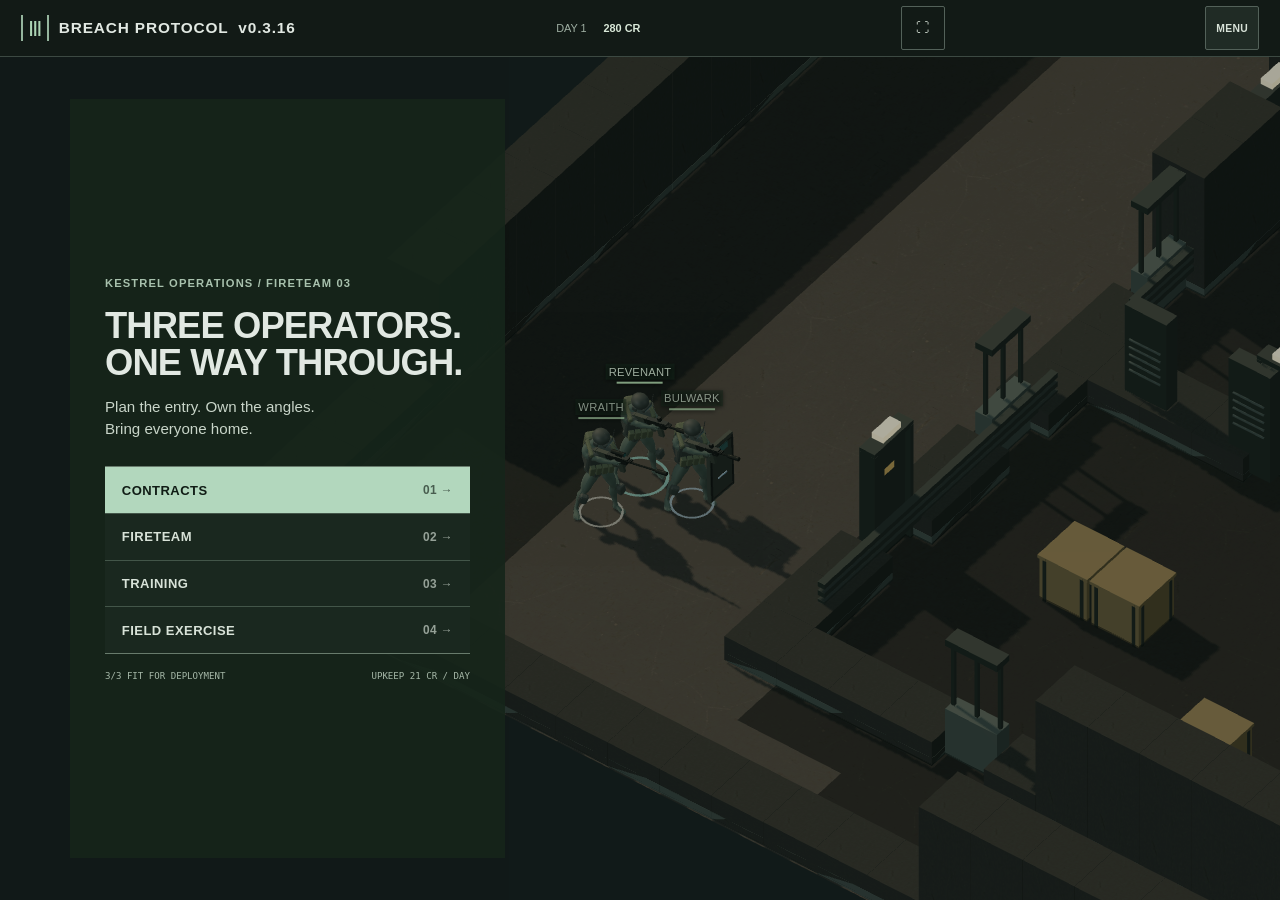
==== commit d8a4544c: "Publish_0.3.16_preview" ====
--- a/preview-030/index.html
+++ b/preview-030/index.html
@@ -1,9 +1,9 @@
 <!doctype html>
 <html lang="en">
-<head><meta charset="UTF-8"><meta name="viewport" content="width=device-width,initial-scale=1,viewport-fit=cover"><meta name="theme-color" content="#111715"><meta name="description" content="BREACH PROTOCOL 0.3.15 — command Fireteam Argent through immediate tactical turns; active previous-rules saves remain playable."><title>BREACH PROTOCOL — EXPERIMENTAL 0.3.15</title>  <script type="module" crossorigin src="./assets/index-Ctp2HYDx.js"></script>
+<head><meta charset="UTF-8"><meta name="viewport" content="width=device-width,initial-scale=1,viewport-fit=cover"><meta name="theme-color" content="#111715"><meta name="description" content="BREACH PROTOCOL 0.3.16 — command Fireteam Argent through immediate tactical turns; active previous-rules saves remain playable."><title>BREACH PROTOCOL — EXPERIMENTAL 0.3.16</title>  <script type="module" crossorigin src="./assets/index-CeOqMPCK.js"></script>
   <link rel="modulepreload" crossorigin href="./assets/validation-Cw_dvTsr.js">
   <link rel="modulepreload" crossorigin href="./assets/three-DLab0ziT.js">
-  <link rel="stylesheet" crossorigin href="./assets/index-DjoJLcTB.css">
+  <link rel="stylesheet" crossorigin href="./assets/index-BvrC-hNg.css">
 </head>
 <body><div id="app"></div></body>
 </html>
--- a/preview-030/assets/index-BvrC-hNg.css
+++ b/preview-030/assets/index-BvrC-hNg.css
@@ -0,0 +1 @@
+@font-face{font-family:Protocol;src:local("Bahnschrift");font-display:swap}:root{font-family:Protocol,Arial Narrow,Arial,sans-serif;color:#e1e8e2;background:#111916;font-synthesis:none;--paper:#d8e2d8;--muted:#9aaba0;--line:#3c4942;--teal:#8bd2ba;--text-scale:1;font-size:calc(14px * var(--text-scale));color-scheme:dark}*{box-sizing:border-box}body{margin:0}button,input,select{font:inherit}button,a,input,select,summary{-webkit-tap-highlight-color:transparent}button{min-height:44px;border:1px solid #536159;border-radius:2px;background:#202b25;color:var(--paper);padding:.65rem .85rem;cursor:pointer;font-weight:650;letter-spacing:.035em;touch-action:manipulation}button:hover{background:#334239;border-color:#a0b3a6}button:active{background:#42574a}button:disabled{color:#89958c;border-color:#354039;background:#1a221d;cursor:not-allowed}button:focus-visible,a:focus-visible,input:focus-visible,select:focus-visible,summary:focus-visible{outline:3px solid #a2dec8;outline-offset:3px}button.primary{background:#b2d7bd;color:#101c15;border-color:#c4e6cf}button.primary:hover{background:#d6eedc}button.danger{border-color:#ab7969;color:#f4c4b6;background:#36251f}button.active{border-color:#9dddca;color:#c1f4df;background:#293e33}button.wide{width:100%;margin-top:1rem}a{color:#acddc6}p{line-height:1.6;color:#b9c6bb}h1,h2,h3,p{margin-top:0}h1{font-size:2.5rem;line-height:1.06;letter-spacing:-.025em;margin-bottom:1.2rem;font-weight:600}h2{font-size:1.38rem;line-height:1.2;font-weight:550;margin-bottom:.5rem}h3{font-size:1.1rem;font-weight:600;margin-bottom:.5rem}small{font-size:.78rem}strong,b{font-weight:650}.muted{color:var(--muted);font-size:.9rem}.warning{color:#f0bfa7;border-left:2px solid #d68f6c;padding-left:.8rem}.eyebrow{font-size:.8rem;letter-spacing:.1em;color:#a8c1ad;font-weight:600;margin-bottom:1rem}.sr-only{position:absolute;width:1px;height:1px;padding:0;margin:-1px;overflow:hidden;clip:rect(0,0,0,0);white-space:nowrap;border:0}[hidden]{display:none!important}#app{height:100dvh;min-height:480px;display:grid;grid-template-rows:auto minmax(150px,1fr) auto;overflow:hidden;position:relative}#header{grid-row:1;z-index:5;display:flex;align-items:center;justify-content:space-between;gap:.5rem;min-height:57px;padding:0 1rem;background:#121a16;border-bottom:1px solid var(--line)}.wordmark{font-size:1.1rem;font-weight:700;letter-spacing:.055em;display:flex;align-items:center;gap:.7rem;white-space:nowrap}.mark{display:inline-grid;place-items:center;color:#acd4b4;font-size:1.5rem;line-height:1;border-left:2px solid #95b59d;border-right:2px solid #95b59d;width:28px;height:26px}.base-status{display:flex;gap:1.2rem;font-size:.78rem;color:#9fafa3}.base-status b{color:#d9e8d8}.menu-button{font-size:.74rem;min-height:36px;padding:.5rem .7rem}.mode-status{padding:.5rem .2rem;font-size:.74rem;background:transparent;border:0;color:#c5e6cf;min-height:44px;white-space:nowrap}.mode-status:disabled{border:0;background:transparent;color:#c5e6cf}.alarm{font-size:.67rem;color:#b1c8a9;letter-spacing:.07em}.alarm.hot{color:#f1a886}#stage{grid-row:2;position:relative;overflow:hidden;min-height:150px}#stage canvas{display:block;width:100%;height:100%;touch-action:none;outline-offset:-4px}#stage .loading{position:absolute;inset:0;display:grid;place-items:center;color:#afd4b9;font-size:.8rem;letter-spacing:.1em}#screen{position:absolute;z-index:3;inset:57px 0 0;overflow:auto;padding:2rem;overscroll-behavior:contain;scrollbar-color:#526a58 #141e16;background:#0e1711b3}.base-menu{max-width:480px;min-height:100%;display:flex;flex-direction:column;justify-content:flex-end;margin:0 auto;padding:1rem 0}.base-menu h1{font-size:3rem;line-height:1.03;margin-bottom:1rem;max-width:440px}.base-menu .intro{color:#c9d5c9;font-size:1.08rem;line-height:1.5;margin-bottom:1.8rem}.base-nav{display:grid;gap:1px;background:#435649;border-top:1px solid #687b6c;border-bottom:1px solid #687b6c}.base-nav button{display:flex;justify-content:space-between;align-items:center;border:0;border-radius:0;padding:1.1rem 1.2rem;background:#1a281f;text-align:left;font-size:.93rem}.base-nav button.primary{background:#b2d7bd}.base-nav button span{font-size:.85rem;opacity:.65}.base-footer{display:flex;justify-content:space-between;gap:1rem;flex-wrap:wrap;font-family:Consolas,monospace;font-size:.65rem;line-height:1.4;margin-top:1.1rem;color:#a7b9a9}.screen-sheet{max-width:880px;margin:0 auto;padding:1.7rem;background:#151f18;border:1px solid #3e4d40}.back{background:transparent;border:0;padding:0;min-height:44px;text-align:left;color:#a9c6b1;font-size:.8rem;margin:0 0 1rem}.contract-list{display:grid;gap:0;margin-top:2rem}.contract{display:grid;grid-template-columns:1fr 150px;gap:2rem;padding:1.6rem 0;border-top:1px solid var(--line)}.contract p{margin-bottom:0;max-width:560px}.contract .eyebrow{font-size:.75rem;display:block;margin-bottom:.55rem}.contract-bottom{display:flex;flex-direction:column;align-items:stretch;justify-content:space-between;gap:.75rem}.contract-bottom strong{font-size:2rem;text-align:right}.contract-bottom small{font-size:.8rem;color:var(--muted)}.facts{display:grid;grid-template-columns:1fr 1fr;gap:1.2rem;border-top:1px solid var(--line);border-bottom:1px solid var(--line);padding:1.2rem 0;margin:1.8rem 0}.facts div{display:flex;flex-direction:column;gap:.3rem}.facts dt{font-size:.8rem;color:var(--muted)}.facts dd{margin:0;font-size:1.3rem}fieldset{padding:1rem 0;border:0;border-top:1px solid var(--line);margin:1.4rem 0}legend{font-size:.9rem;font-weight:600;padding:0 .7rem 0 0}.mode-choice{display:grid;grid-template-columns:1fr 1fr;gap:1rem}.mode-choice label{padding:1rem;border:1px solid var(--line);display:flex;align-items:start;gap:.7rem;margin:0}.mode-choice label:has(input:checked){border-color:#a0c6ac;background:#25372a}.mode-choice label small{display:block;margin-top:.4rem;line-height:1.5;color:var(--muted)}input[type=radio],input[type=checkbox]{width:20px;height:20px;flex-shrink:0;accent-color:#a4d3b4;margin:0;cursor:pointer}.intel{margin-bottom:1.5rem}.brief-team{display:grid;grid-template-columns:repeat(3,minmax(0,1fr));gap:1rem;margin:1.5rem 0}.brief-team b,.brief-team span{display:block}.brief-team b{font-size:.82rem}.brief-team span{font-size:.78rem;margin:.4rem 0}.meter{display:block;height:3px;background:#3b4940;overflow:hidden;flex:1}.meter i{display:block;height:100%;background:#a7cba9}.roster{display:grid;grid-template-columns:repeat(3,minmax(0,1fr));gap:1.5rem;margin-top:2rem}.roster article{min-width:0;border-top:1px solid var(--line);padding-top:1.2rem}.roster-title{display:flex;align-items:start;gap:.8rem}.role-number{font-family:Consolas,monospace;font-size:2rem;color:#748b78;line-height:1}.roster h2{font-size:1.1rem}.roster-title p{font-size:.7rem}.stat-line{font-size:.8rem;display:flex;justify-content:space-between;gap:.5rem;padding:.6rem 0}.stat-line span{color:#96b39e;font-size:.7rem}label{display:block;color:#b7c9ba;font-size:.88rem;margin-bottom:1rem}select{display:block;max-width:100%;width:100%;min-height:44px;background:#202d24;border:1px solid #536759;border-radius:2px;color:#e1eadf;padding:.6rem .45rem;margin-top:.4rem}.inline-actions{display:flex;gap:.7rem;flex-wrap:wrap;margin:1.3rem 0}.inline-actions>button{flex:1}.section-title{margin-top:2.3rem}.bond-row{display:flex;align-items:center;justify-content:space-between;gap:1rem;border-top:1px solid var(--line);padding:1rem 0}.bond-row b{font-size:.82rem}.bond-row p{font-size:.78rem;margin:.45rem 0}.training-list{display:grid;grid-template-columns:repeat(3,minmax(0,1fr));gap:1.4rem;margin:2rem 0}.training-list article{border-top:1px solid var(--line);padding-top:1rem}.training-list h2{font-size:1.1rem}.training-list p{font-size:.8rem;min-height:3rem}.attribute{display:flex;align-items:center;gap:.5rem;padding:.4rem 0;font-size:.78rem}.attribute span:first-child{width:95px;flex-shrink:0}.attribute b{width:35px;text-align:right;font-size:.75rem}.training-list label{margin-top:1.2rem}.debrief-team{display:grid;grid-template-columns:repeat(3,minmax(0,1fr));gap:1rem;margin:2rem 0}.debrief-team h2{font-size:1.05rem}.debrief-team p{font-size:.75rem}.debrief-team strong{color:#aed4b8}#hud{grid-row:3;z-index:4;position:relative;background:#141e18;border-top:1px solid #6b8371;padding:.65rem .9rem max(.35rem,env(safe-area-inset-bottom));max-height:55dvh;overflow-y:auto;overscroll-behavior:contain}.operator-strip{display:grid;grid-template-columns:repeat(3,minmax(0,1fr));gap:.5rem}.operator{position:relative;min-width:0;padding:.6rem .65rem;border:1px solid #46544a;border-top:2px solid #46544a;border-radius:0;background:#1c2820;text-align:left;letter-spacing:0;min-height:75px}.operator.selected{border-color:#8fc5a1;background:#24392b}.operator.down{color:#d79f8f;border-color:#855f51}.operator-name{display:flex;align-items:center;gap:.35rem;font-size:.76rem;margin-bottom:.6rem}.operator-name i{font-family:Consolas,monospace;color:#839f8b;font-size:.65rem;font-style:normal}.operator-stats{display:flex;justify-content:space-between;font-family:Consolas,monospace;font-size:.68rem;margin-top:.5rem;font-weight:400}.operator-stats b{font-weight:400;color:#b5c7b8}.watch-state{position:absolute;right:.5rem;top:-.35rem;font-family:Consolas,monospace;font-size:.55rem;color:#c7efdb;background:#244936;padding:0 .2rem}.ap-line{display:flex;align-items:center;gap:.85rem;min-height:40px;color:#a2b4a7;font-family:Consolas,monospace;font-size:.68rem}.ap-line strong{font-size:1.4rem;color:#acd9bb}.ap-line strong small{font-size:.8rem}.ap-line button{min-height:40px;border:0;background:transparent;font-size:.68rem;padding:.35rem .25rem;color:#c2d5c5}.ap-line>small{margin-left:auto;font-size:.63rem}.actions{display:grid;grid-template-columns:repeat(6,minmax(0,1fr));gap:.45rem}.actions button{min-width:0;font-size:.76rem;min-height:44px;padding:.65rem .2rem;background:#253128;border:1px solid #576c5d}.actions button.active{background:#3b5141;border-color:#c5e4cf;color:#edfff1}.actions button:disabled{background:#1a231c;color:#86968a;border-color:#39483c}.order-preview{display:flex;align-items:center;justify-content:space-between;min-height:35px;font-size:.72rem;gap:.5rem;color:#b1c9b7;padding:.5rem 0;line-height:1.35}.order-preview button{min-height:32px;padding:.25rem .35rem;font-size:.63rem;border:0;background:transparent}.execute-row{display:flex;gap:.5rem}.execute-row button{flex:1;font-size:.83rem;letter-spacing:.06em;min-height:44px}.execute-row button.primary{background:#99c5a4;border-color:#b4d8be}.radio-line{border:0;min-height:33px;padding:.55rem 0 .2rem;font-family:Consolas,monospace;font-size:.68rem;line-height:1.3;width:100%;background:transparent;text-align:left;color:#a0bda9;display:flex;gap:.5rem;align-items:center;letter-spacing:0}.radio-line b{margin-left:auto;font-size:.9rem}.queue-line{display:flex;align-items:center;justify-content:space-between;gap:.5rem;font-size:.68rem;color:#a6bfae;margin-top:.3rem}.queue-line button{font-size:.62rem;min-height:30px;padding:.35rem}.view-tools{position:fixed;left:.75rem;top:67px;display:flex;gap:.35rem}.view-tools button{min-width:44px;min-height:40px;padding:.3rem .6rem;font-size:.8rem;background:#101d15e6;border-color:#647669}.contacts{display:flex;gap:.4rem;flex-wrap:wrap;margin-bottom:.6rem}.contacts button{padding:.35rem .55rem;min-height:36px;font-size:.67rem;color:#f0bea8;border-color:#926a57;background:#32241d}.contacts button b{margin-left:.6rem;color:#e0dec6}.world-labels{position:absolute;inset:0;pointer-events:none;overflow:hidden}.unit-label{position:absolute;top:0;left:0;min-width:50px;text-align:center;color:#def0dd;opacity:.8;filter:drop-shadow(0 1px 2px #000);font-size:9px;letter-spacing:.02em}.unit-label span{display:block;text-shadow:0 1px 3px #000;background:#16271ca0;padding:2px 3px}.unit-label i{height:2px;display:block;background:#384d3d;max-width:46px;margin:2px auto 0}.unit-label b{display:block;background:#b0d6ac;height:100%}.unit-label.selected{opacity:1}.unit-label.hostile{color:#ffd0b8}.unit-label.hostile b{background:#df9a75}#toast{position:absolute;z-index:20;top:7rem;left:50%;transform:translate(-50%);max-width:min(520px,calc(100% - 2rem));padding:.8rem 1rem;background:#d6e3d2;color:#1b2b20;border:1px solid #f0f5e9;font-size:.85rem;line-height:1.4;pointer-events:none;opacity:0;transition:opacity .15s}#toast.show{opacity:1}dialog{width:min(650px,calc(100% - 1.5rem));max-height:calc(100dvh - 2rem);padding:1.3rem 1.5rem;background:#19251c;color:var(--paper);border:1px solid #819582;border-radius:2px;overflow:auto}dialog::backdrop{background:#08110bbd}.dialog-heading{display:flex;align-items:center;justify-content:space-between;gap:1rem;border-bottom:1px solid #465c4b;margin-bottom:1.2rem;padding-bottom:.7rem}.dialog-heading h2{font-size:1.05rem;letter-spacing:.04em;margin:0}.dialog-heading button{min-width:44px;min-height:44px;font-size:1.5rem;background:transparent;border:0;padding:.3rem}.order-grid{display:grid;grid-template-columns:repeat(2,minmax(0,1fr));gap:.7rem;margin:1rem 0}.order-grid button{font-size:.85rem}.check{display:flex;gap:.7rem;align-items:center;min-height:44px;margin:.8rem 0}.check b{display:block;font-size:.9rem}.check small{display:block;margin-top:.3rem;color:var(--muted);line-height:1.5}.support-stepper{display:flex;align-items:center;gap:.7rem;border-top:1px solid var(--line);border-bottom:1px solid var(--line);padding:1rem 0}.support-stepper b{margin-right:auto}.support-stepper button{min-width:44px}.skill-list article{display:flex;align-items:center;justify-content:space-between;gap:1rem;padding:1rem 0;border-top:1px solid var(--line)}.skill-list h3{font-size:.96rem}.skill-list h3 small{color:#a4bea9;margin-left:.35rem}.skill-list p{font-size:.85rem;margin:0}.skill-list button{flex-shrink:0;font-size:.75rem}.radio-history{list-style:none;margin:0;padding:0;font-family:Consolas,monospace;font-size:.8rem}.radio-history li{padding:.5rem 0;border-bottom:1px solid #35483a;line-height:1.5;overflow-wrap:anywhere}.radio-history time{color:#8aab94;margin-right:.5rem}.manual h3{margin-top:1.4rem}.manual p{font-size:.92rem}.backup-row{display:flex;align-items:center;justify-content:space-between;gap:.7rem;font-size:.78rem;border-top:1px solid var(--line);padding:.7rem 0}.backup-row button{font-size:.7rem}details{margin-top:2rem;border-top:1px solid var(--line);padding-top:.5rem}summary{cursor:pointer;min-height:44px;padding:.65rem 0;color:#b3ceb8}@media(min-width:900px){#header{padding:0 1.5rem}.in-mission #hud{width:760px;justify-self:center;border:1px solid #62776a;border-bottom:0;padding:.8rem 1.2rem .5rem;max-height:45dvh}.in-mission #stage{grid-row:2/4;grid-column:1}.in-mission #hud{grid-row:3;grid-column:1;margin-top:450px}#screen:has(.base-menu){padding:3rem 5rem;background:#0e17114d}.base-menu{margin:0;max-width:435px;justify-content:center;background:#17251be8;padding:2.5rem}.base-menu h1{font-size:2.6rem}.view-tools{left:1.5rem;top:75px}}@media(max-width:600px){#header{padding:0 .65rem;gap:.4rem}.wordmark{font-size:.92rem;gap:.4rem}.brand-small{display:none}.mark{width:23px;font-size:1.25rem;height:22px}.base-status{gap:.6rem;font-size:.7rem}#screen{padding:1rem;background:#0e1711ba}.base-menu{justify-content:flex-end;max-width:440px}.base-menu h1{font-size:2.45rem}.base-menu .eyebrow{font-size:.67rem}.base-menu .intro{font-size:.94rem;margin-bottom:1.4rem}.base-nav button{padding:1rem}.base-footer{font-size:.59rem}.screen-sheet{padding:1.1rem .8rem;border:0;background:#16221beb}h1{font-size:2.05rem}.screen-sheet p{font-size:.94rem}.contract{display:block;padding:1.4rem 0}.contract-bottom{flex-direction:row;align-items:center;margin-top:1rem}.contract-bottom strong{font-size:1.6rem}.mode-choice{grid-template-columns:1fr;gap:.65rem}.mode-choice label{padding:.8rem}.mode-choice label small{font-size:.84rem}.roster,.training-list{grid-template-columns:1fr;gap:1.8rem}.roster article{display:grid;grid-template-columns:1fr 1fr;column-gap:1rem}.roster-title,.roster article>.meter,.stat-line,.roster .inline-actions{grid-column:1/-1}.roster .inline-actions{margin:.1rem 0}.roster-title h2{font-size:1.3rem}.bond-row{align-items:start;flex-direction:column;gap:.5rem}.bond-row button{width:100%}.training-list p{min-height:0}.debrief-team{grid-template-columns:1fr;gap:1.2rem}.debrief-team article{border-top:1px solid var(--line);padding-top:1rem}.brief-team{gap:.7rem}.brief-team b{font-size:.72rem}.brief-team span{font-size:.7rem}#hud{padding:.5rem .65rem max(.2rem,env(safe-area-inset-bottom));max-height:55dvh}.actions{grid-template-columns:repeat(3,minmax(0,1fr));gap:.35rem}.actions button{font-size:.77rem}.operator{padding:.5rem .45rem;min-height:68px}.operator-name{font-size:.7rem;gap:.25rem;margin-bottom:.5rem}.operator-name i{display:none}.operator-stats{font-size:.65rem}.ap-line{gap:.75rem;min-height:36px}.ap-line strong{font-size:1.25rem}.ap-line>small{display:none}.order-preview{font-size:.72rem;min-height:33px}.radio-line{font-size:.62rem}.view-tools{top:64px;left:.65rem}.view-tools button{min-height:38px;font-size:.7rem;min-width:38px}.order-grid{gap:.5rem}.order-grid button{font-size:.75rem}.skill-list article{gap:.7rem}.skill-list button{font-size:.7rem;padding:.5rem}.skill-list p{font-size:.82rem}dialog{padding:1rem}.facts{gap:1rem}.facts dd{font-size:1.1rem}}@media(max-height:700px)and (max-width:600px){#hud{max-height:56dvh}.operator{min-height:60px}.operator-name{margin-bottom:.3rem}.operator-stats{margin-top:.3rem}.ap-line{min-height:33px}.actions button{min-height:40px}.order-preview{min-height:28px;font-size:.65rem}.execute-row button{min-height:42px}.radio-line{min-height:28px}.base-menu h1{font-size:2rem}.base-menu .intro{margin-bottom:1rem}}@media(prefers-reduced-motion:reduce){*{scroll-behavior:auto!important;transition:none!important}}#portrait-gate{position:fixed;inset:0;z-index:1000;display:grid;place-items:center;padding:max(1rem,env(safe-area-inset-top)) max(1rem,env(safe-area-inset-right)) max(1rem,env(safe-area-inset-bottom)) max(1rem,env(safe-area-inset-left));background:#111916;color:#e1e8e2;text-align:center}#portrait-gate[hidden]{display:none!important}.portrait-gate-copy{width:min(100%,25rem);border-left:2px solid #a8d6b6;padding:1rem 1.25rem;text-align:left}.portrait-gate-title{margin-bottom:.45rem;color:#eef7ee;font-size:1.45rem;line-height:1.2}.portrait-gate-copy p:last-child{margin-bottom:0;color:#b9c6bb}.portrait-gate-actions{display:flex;flex-wrap:wrap;gap:.6rem;margin-top:1.25rem}.portrait-gate-actions button{flex:1 1 11rem;min-height:48px}.portrait-gate-primary{background:#b2d7bd;color:#101c15;border-color:#c4e6cf}.portrait-gate-secondary{background:transparent}.fullscreen-button{flex:0 0 auto;min-width:44px;min-height:44px;padding:.35rem .5rem;font-size:.95rem;line-height:1;background:transparent}.fullscreen-button:hover{background:#334239}#app:fullscreen{width:100%;height:100dvh;min-height:0}#app:fullscreen #header{padding-top:env(safe-area-inset-top);padding-bottom:env(safe-area-inset-bottom)}.in-mission #hud{padding:.42rem .55rem max(.2rem,env(safe-area-inset-bottom));max-height:50dvh}.operator-strip{gap:.32rem}.operator{min-height:56px;padding:.42rem .45rem}.operator-name{margin-bottom:.32rem}.operator-stats{margin-top:.32rem}.ap-line{min-height:32px;gap:.55rem}.ap-line strong{font-size:1.1rem}.actions{grid-template-columns:repeat(6,minmax(44px,1fr));gap:4px;overflow-x:hidden}.actions button{min-height:52px;padding:4px 1px 3px;display:grid;grid-template-rows:24px auto;place-items:center;align-content:center;gap:1px;font-size:clamp(.48rem,2.25vw,.66rem);line-height:1.05;letter-spacing:.015em}.actions button span{overflow-wrap:anywhere;text-align:center}.action-icon{width:21px;height:21px;stroke-width:1.8}.contacts{margin-bottom:.35rem;gap:.28rem}.contact{display:inline-flex;align-items:center;min-height:36px;padding:.28rem .42rem;border:1px solid #72624f;color:#f0bea8;background:#32241d;font-size:.63rem;line-height:1.18}.contact b{margin-left:.35rem;color:#e0dec6}.contact.marker{border-style:dashed;color:#c3d4d8;background:#1d2a2d}.contact.last-known{color:#d8c39e;background:#2b2820}.contact.blocked{color:#f0c1a8}.action-help{min-height:34px;padding:.35rem 0}.action-help button{min-height:36px}.queue-line{display:none}@media(max-width:600px){.actions{grid-template-columns:repeat(6,minmax(44px,1fr))}.actions button{font-size:clamp(.46rem,2.15vw,.62rem)}.operator{min-height:56px}.ap-line{min-height:32px}}@media(max-height:700px)and (max-width:600px){.actions button{min-height:44px}.operator{min-height:52px}}#screen{top:var(--header-height,57px)}.view-tools{top:calc(var(--header-height,57px) + 8px)}.operator-name{overflow-wrap:anywhere}.radio-line{font-size:.76rem;min-height:44px}.contacts button,.view-tools button,.menu-button{min-height:44px}.view-tools button{min-width:44px}@media(max-width:600px){html[data-large-text=true] #header{flex-wrap:wrap;padding-top:.3rem;padding-bottom:.3rem}html[data-large-text=true] .wordmark{flex:1 1 40%}html[data-large-text=true] .operator-name{font-size:.6rem}html[data-large-text=true] .ap-line{flex-wrap:wrap;gap:.3rem .6rem}html[data-large-text=true] .brief-team,html[data-large-text=true] .facts,html[data-large-text=true] .order-grid{grid-template-columns:1fr}.operator-stats{font-size:.72rem}}.actions button{min-height:56px;grid-template-rows:23px minmax(18px,auto);font-size:.8rem;line-height:1.1;overflow:hidden}.actions button[aria-disabled=true]{background:#1a231c;color:#a9b7ad;border-color:#536257;cursor:not-allowed}.actions button[aria-disabled=true]:focus-visible{outline-color:#d8d0a5}.action-help{min-height:44px;font-size:.8rem}.action-help button{min-width:44px;min-height:44px;font-size:.8rem}.contact{min-height:44px;font-size:.75rem}.unit-label{font-size:.8rem}.contacts button{min-height:44px}.operator,.actions button,.action-help button,.contacts button{touch-action:manipulation}@media(max-height:700px)and (max-width:600px){.actions button{min-height:52px}.action-help{min-height:44px}.operator{min-height:52px}}@media(max-width:600px){html[data-large-text=true] .actions button{min-height:72px;font-size:.8rem;grid-template-rows:24px minmax(34px,auto)}html[data-large-text=true] .action-help{font-size:.8rem}}.action-pager{display:grid;grid-template-columns:44px minmax(0,1fr) 44px;gap:4px;align-items:stretch;max-width:100%;overflow:hidden}.action-page{display:grid;grid-template-columns:repeat(var(--action-page-size),minmax(44px,1fr));gap:4px;min-width:0}.action-pager button{touch-action:manipulation}.action-page-arrow{width:44px;min-width:44px;min-height:56px;padding:0;display:grid;place-items:center;font-size:1.8rem;line-height:1;background:#1d2821;border-color:#576c5d}.action-page-arrow:disabled{color:#5d6961;background:#161e19;border-color:#303b33}.action-slot{min-width:44px;min-height:56px;padding:4px 1px 3px;display:grid;grid-template-rows:23px minmax(18px,auto);place-items:center;align-content:center;gap:1px;font-size:.8rem;line-height:1.1;letter-spacing:.015em;background:#253128;border:1px solid #576c5d;overflow:visible}.action-slot span{min-width:0;max-width:100%;overflow-wrap:anywhere;text-align:center}.action-slot.active{background:#3b5141;border-color:#c5e4cf;color:#edfff1}.action-slot:disabled,.action-slot[aria-disabled=true]{background:#1a231c;color:#a9b7ad;border-color:#536257}.action-slot[aria-disabled=true]{cursor:pointer}.action-slot[aria-disabled=true]:focus-visible{outline-color:#d8d0a5}.action-page-status{min-height:18px;display:flex;align-items:center;justify-content:center;color:#899d8f;font-family:Consolas,monospace;font-size:.68rem;line-height:1.2;padding-top:3px}.action-help>span{min-width:0;overflow-wrap:anywhere}@media(max-width:600px){.in-mission #hud{padding-left:6px;padding-right:6px}.action-slot{font-size:clamp(10px,2.6vw,.74rem)}html[data-large-text=true] .action-slot{min-height:76px;font-size:.78rem;grid-template-rows:24px minmax(38px,auto)}html[data-large-text=true] .action-page-arrow{min-height:76px}.action-help{align-items:flex-start}html[data-large-text=true] .action-help{display:grid;grid-template-columns:minmax(0,1fr);gap:.35rem}html[data-large-text=true] .action-help button{width:100%}}@media(max-height:700px)and (max-width:600px){.action-slot,.action-page-arrow{min-height:52px}}html[data-large-text=true] .action-help{display:grid;grid-template-columns:minmax(0,1fr);gap:.35rem}html[data-large-text=true] .action-help button{width:100%}.sim-command-hud{box-sizing:border-box;width:100%;max-width:760px;min-width:0;overflow-x:hidden;padding:8px;background:#141e18;border-top:1px solid #6b8371;color:#e1eadf;font-family:Consolas,Courier New,monospace}.sim-command-hud *{box-sizing:border-box}.sim-command-hud button{min-width:44px;min-height:44px;border:1px solid #576c5d;border-radius:2px;background:#253128;color:#e1eadf;font:inherit;cursor:pointer}.sim-command-hud button:focus-visible{outline:2px solid #d8d0a5;outline-offset:2px}.sim-command-hud button[aria-disabled=true],.sim-command-hud button:disabled{color:#9aa89e;background:#1a231c;border-color:#4b594f;cursor:not-allowed}.sim-operators{display:grid;grid-template-columns:repeat(3,minmax(0,1fr));gap:4px}.sim-operator{display:grid;grid-template-columns:minmax(0,1fr) auto;grid-template-rows:auto auto;gap:3px 6px;padding:6px;overflow:hidden;text-align:left;letter-spacing:0}.sim-operator strong,.sim-operator span,.sim-operator b{min-width:0;overflow-wrap:anywhere}.sim-operator strong{font-size:.78rem}.sim-operator span{grid-row:2;grid-column:1/-1;color:#aebfb2;font-size:.64rem;line-height:1.3}.sim-operator b{font-size:.62rem;color:#bacbbc}.sim-operator.selected{background:#293d30;border-color:#a5cbae}.sim-operator.ready{border-top-color:#d1c277}.sim-action-pager{display:grid;grid-template-columns:44px minmax(0,1fr) 44px;gap:4px;margin-top:6px;min-width:0}.sim-action-page{display:grid;grid-template-columns:repeat(var(--sim-action-count),minmax(44px,1fr));gap:4px;min-width:0}.sim-action{display:grid;grid-template-rows:22px auto;place-items:center;align-content:center;gap:2px;padding:4px 1px;font-size:.7rem;line-height:1.05;overflow:hidden}.sim-action span{max-width:100%;overflow-wrap:anywhere;text-align:center}.sim-action.active{background:#3b5141;border-color:#c5e4cf}.sim-action .action-icon{width:20px;height:20px}.sim-page-arrow{padding:0;font-size:1.7rem}.sim-page-status{min-height:18px;padding-top:3px;text-align:center;color:#91a394;font-size:.65rem}.sim-target-strip{display:flex;gap:4px;max-width:100%;overflow-x:auto;overscroll-behavior-x:contain;padding:4px 0;scrollbar-width:thin}.sim-target{display:grid;flex:0 0 auto;min-height:44px;padding:4px 8px;border:1px solid #725d4e;background:#31241e;color:#efc4ad;font-size:.67rem;line-height:1.25}.sim-target b{color:#dfdec9;font-weight:400}.sim-target.reported{border-style:dashed;background:#202b2b;color:#b9cac6}.sim-target.door{background:#262920;color:#d8c99d}.sim-command-status{display:flex;align-items:center;justify-content:space-between;gap:6px;min-height:44px;color:#b8cbbd;font-size:.72rem;line-height:1.3}.sim-command-status span{min-width:0;overflow-wrap:anywhere}.sim-confirm{flex:0 0 auto;background:#4a604d!important;border-color:#b8d1bd!important}.sim-execute-row{display:grid;grid-template-columns:repeat(3,minmax(0,1fr));gap:4px}.sim-execute-row{grid-template-columns:repeat(2,minmax(0,1fr));margin-top:4px}.sim-execute-row:has(>button:only-child){grid-template-columns:1fr}.sim-execute-row .primary{background:#a9c9ae;color:#142018;border-color:#d7e5d9;font-weight:700}.sim-live{min-height:18px;padding-top:4px;color:#c8bfa1;font-size:.67rem}.sim-command-hud button,.sim-target{touch-action:manipulation}@media(max-width:430px){.sim-command-hud{padding:6px}.sim-operator{padding:4px}.sim-operator strong{font-size:.68rem}.sim-operator span{font-size:.57rem}.sim-action{font-size:clamp(.58rem,2.5vw,.7rem)}.sim-target-strip{overflow-x:auto}.sim-direction-strip{grid-template-columns:repeat(4,minmax(44px,1fr))}}html[data-large-text=true] .sim-command-hud{font-size:200%}html[data-large-text=true] .sim-operator span,html[data-large-text=true] .sim-operator b{font-size:.55em}html[data-large-text=true] .sim-action-page{grid-template-columns:repeat(2,minmax(44px,1fr))}html[data-large-text=true] .sim-action-pager{align-items:stretch}html[data-large-text=true] .sim-action{font-size:.55em;min-height:64px}html[data-large-text=true] .sim-target-strip{flex-wrap:wrap;overflow-x:hidden}@media(prefers-reduced-motion:reduce){.sim-command-hud *{scroll-behavior:auto!important;transition:none!important;animation:none!important}}@media(max-height:479px){#app.in-mission{min-height:0;grid-template-rows:auto minmax(120px,1fr) minmax(0,calc(100dvh - var(--header-height,57px) - 120px))}#app.in-mission #stage{min-height:120px}#app.in-mission #hud{min-height:0;max-height:none;overflow-y:auto;overscroll-behavior:contain}}.wordmark{min-width:0}.wordmark>span:not(.mark){min-width:0}.build-version{flex:0 0 auto}@media(max-width:430px){#header{gap:.25rem;padding:0 .5rem}.wordmark{gap:.35rem;font-size:.82rem}.build-version{font-size:.58rem}.base-status{min-width:0;flex:0 1 auto;gap:.35rem;font-size:.58rem}.mode-status{max-width:100px;overflow:hidden;text-overflow:ellipsis;font-size:.62rem}.alarm{display:none}.menu-button{flex:0 0 auto;padding:.5rem .55rem}}#app:has(.management-screen){min-height:0;height:100dvh;grid-template-rows:auto minmax(0,1fr) 0}#stage.management-active>canvas:not(.management-canvas),#stage.management-active>.world-labels{display:none}.management-canvas{position:absolute;left:0;top:0;width:100%;height:100%;display:block;pointer-events:none}#screen.management-screen{inset:var(--header-height,57px) 0 0;padding:0;background:transparent;overflow:hidden;pointer-events:none}.management-shell{position:relative;display:grid;grid-template-columns:minmax(380px,420px) minmax(0,1fr);height:100%;min-height:100%;pointer-events:none}.management-rail{grid-column:1;position:relative;z-index:2;display:flex;flex-direction:column;gap:0;min-height:100%;overflow:auto;padding:1.35rem 1.5rem 1.15rem;background:#0a140ff2;border-right:1px solid #415347;pointer-events:auto;scrollbar-color:#526a58 #101a14}.management-topline{display:flex;align-items:center;justify-content:space-between;gap:1rem;color:#a8cdb3;font-size:.78rem;letter-spacing:.1em;font-weight:650;margin-bottom:1.2rem}.management-menu{min-height:44px;font-size:.72rem;padding:.5rem .7rem;background:transparent}.management-screen h1{font-size:2.35rem;line-height:1.05;margin-bottom:.9rem;color:#eef4ed}.management-objective{max-width:34rem;margin-bottom:1.25rem;color:#c4d1c7}.management-facts,.management-context{display:grid;grid-template-columns:1fr 1fr;gap:.8rem 1rem;margin:0;padding:.95rem 0;border-top:1px solid var(--line);border-bottom:1px solid var(--line)}.management-facts{margin-bottom:.9rem}.management-context{border-top:0;padding-top:0;margin-bottom:1.1rem}.management-facts div,.management-context div{display:flex;flex-direction:column;gap:.28rem;min-width:0}.management-facts dt,.management-context dt{font-size:.72rem;color:#9fb1a3}.management-facts dd,.management-context dd{margin:0;color:#e1eae0;overflow-wrap:anywhere}.management-facts dd{font-size:1rem}.management-context dd{font:.67rem Consolas,monospace;color:#c1d3c4}.management-mode{margin:.1rem 0 .9rem;padding:0;border:0}.management-mode legend{font-size:.8rem;padding:0;margin-bottom:.55rem;color:#b7cbb9}.management-mode label{display:flex;gap:.6rem;align-items:flex-start;margin:0;padding:.6rem 0;border-top:1px solid #344339}.management-mode label:has(input:checked){color:#eff7ef}.management-mode label span{display:block;min-width:0}.management-mode label b{display:block;font-size:.76rem}.management-mode label small{display:block;margin-top:.2rem;color:#99ada0;line-height:1.4}.management-mode input{width:20px;height:20px;flex:0 0 20px;margin:0;accent-color:#a4d3b4}.management-intel{padding:.7rem 0;border-top:1px solid var(--line);border-bottom:1px solid var(--line);margin-bottom:.9rem}.management-intel strong{font-size:.77rem;color:#d5e2c8}.management-intel p{font-size:.76rem;line-height:1.45;margin:.4rem 0 0;color:#afc1b2}.management-operators{display:grid;gap:0;border-top:1px solid var(--line);margin-bottom:.9rem}.management-operator-row{display:flex;align-items:center;justify-content:space-between;gap:.75rem;width:100%;min-height:54px;padding:.55rem 0;border:0;border-bottom:1px solid var(--line);border-radius:0;background:transparent;text-align:left}.management-operator-row:hover{background:#18281d}.management-operator-row.selected{padding-left:.6rem;border-left:3px solid #a8d6b6;background:#203429}.management-operator-row span:first-child{display:flex;flex-direction:column;gap:.28rem;min-width:0}.management-operator-row b{font-size:.82rem}.management-operator-row small{font-size:.66rem;color:#a8bdab;overflow-wrap:anywhere}.management-health{width:108px;flex:0 0 108px;text-align:right;font:.66rem Consolas,monospace;color:#cad8ca}.management-meter{display:block;height:3px;margin-top:.35rem;background:#34453a;overflow:hidden}.management-meter i{display:block;height:100%;background:#a6cfab}.management-selection{border-left:2px solid #82b89a;padding:.65rem .8rem;margin-bottom:.85rem}.management-selection p{margin:0;color:#c4d3c5;font-size:.78rem;line-height:1.45}.management-selection p+p{color:#9fb4a3;font-size:.7rem}.management-wide{width:100%;min-height:52px;margin-top:.2rem}.management-back{order:10;background:transparent;border:0;border-top:1px solid var(--line);border-radius:0;padding:1rem 0 .25rem;margin-top:.9rem;color:#a9c6b1;text-align:left}.management-back-top{order:-1;background:transparent;border:0;padding:0;min-height:44px;margin:-.1rem 0 1rem;color:#a9c6b1;text-align:left}.management-secondary{background:transparent}.management-operator-tabs{display:grid;grid-template-columns:repeat(3,minmax(0,1fr));border:1px solid #495c4d;margin-bottom:1.2rem}.management-operator-tabs button{min-width:0;min-height:48px;padding:.5rem .25rem;border:0;border-right:1px solid #495c4d;border-radius:0;background:transparent;font-size:.72rem;overflow-wrap:anywhere}.management-operator-tabs button:last-child{border-right:0}.management-operator-tabs button.selected{background:#b6d9bf;color:#142218}.management-role{margin:-.55rem 0 1.1rem;color:#a9c8b0;font-size:.8rem;letter-spacing:.08em}.management-slot-list{display:grid;gap:.65rem;margin-bottom:1.3rem}.management-slot{display:grid;grid-template-columns:1fr auto;gap:.25rem .8rem;align-items:center;border-top:1px solid #46584a;border-bottom:1px solid #46584a;padding:.85rem .8rem}.management-slot span{grid-column:1;font-size:.7rem;color:#a4baa8}.management-slot strong{grid-column:1;font-size:1.25rem}.management-slot em{grid-column:2;grid-row:1/3;text-align:right;font-style:normal;color:#8fa494;font-size:.68rem;max-width:110px;line-height:1.35}.management-gear-slot{background:#15231a}.management-candidates{border-top:1px solid var(--line);padding-top:1rem}.management-candidates h2{font-size:1.05rem;margin-bottom:.35rem}.management-candidates p{font-size:.78rem;margin-bottom:.8rem}.management-candidate{display:flex;align-items:center;justify-content:space-between;width:100%;min-height:48px;margin-bottom:.45rem;border-radius:0;text-align:left;background:transparent}.management-candidate.selected{border-color:#b0d9ba;background:#263b2d;color:#eff9ef}.management-inspection{border-top:1px solid var(--line);margin-top:.65rem;padding-top:.85rem;color:#a9bda9;font-size:.74rem;line-height:1.4}.management-inspection [data-management-status]{display:block;min-height:24px}.management-base-note{font-size:.78rem;color:#a9bdaa;border-left:2px solid #a8c6ae;padding-left:.7rem}.management-arrow{color:#9fc8a8}.management-compare-table{width:100%;border-collapse:collapse;margin:1.2rem 0 .85rem;font-size:.8rem}.management-compare-table caption{position:absolute;width:1px;height:1px;overflow:hidden;clip:rect(0,0,0,0)}.management-compare-table th,.management-compare-table td{border:1px solid #4a5e4e;padding:.7rem .45rem;text-align:center}.management-compare-table thead th{color:#a9c9b1;font-size:.65rem;line-height:1.45}.management-compare-table thead th b{display:block;color:#eef7ee;font-size:.82rem;margin-top:.25rem}.management-compare-table tbody th{text-align:left;color:#d3dfd3;font-size:.75rem}.management-compare-table td{font-size:1.05rem;color:#eef6ed}.management-gear-line{margin:1rem 0 1.35rem;color:#aabfaa;font-size:.78rem}.management-gear-line b{color:#dce9db}.management-compare-actions{display:grid;grid-template-columns:1fr 1fr;gap:.65rem;margin-top:auto;padding-top:1rem}.management-compare-actions button{min-height:52px}.management-scene-status{position:absolute;z-index:3;left:calc(var(--management-scene-left, 0px) + 1rem);bottom:1rem;max-width:260px;margin:0;padding:.45rem .6rem;background:#0c1711e0;border-left:2px solid #d19b7f;color:#efc3ae;font:.66rem Consolas,monospace;line-height:1.35;pointer-events:none}@media(max-width:899px)and (min-width:601px){.management-shell{grid-template-columns:minmax(300px,42%) minmax(0,58%)}.management-rail{padding:1rem}.management-screen h1{font-size:1.65rem}.management-facts,.management-context{gap:.55rem}.management-facts dd{font-size:.85rem}.management-compare-table{font-size:.7rem}.management-compare-table th,.management-compare-table td{padding:.45rem .25rem}}@media(max-width:600px){#screen.management-screen{overflow:auto}.management-shell{display:block;height:auto;min-height:100%;padding-top:190px;pointer-events:none}.management-rail{min-height:calc(100dvh - var(--header-height,57px) - 190px);padding:.95rem .8rem calc(1rem + env(safe-area-inset-bottom));border-right:0;border-top:1px solid #46584a;pointer-events:auto}.management-screen h1{font-size:2rem}.management-scene-status{left:.7rem;top:calc(190px - 2.6rem);bottom:auto;max-width:calc(100% - 1.4rem)}.management-facts{gap:.6rem}.management-facts dd{font-size:.92rem}.management-context dd{font-size:.62rem}.management-operator-row{min-height:58px}.management-health{width:94px;flex-basis:94px}.management-compare-actions{position:sticky;bottom:0;background:#0a140ffa;margin:0 -.8rem;padding:.75rem .8rem calc(.75rem + env(safe-area-inset-bottom));z-index:4}.management-compare-table{margin-top:1rem}.management-compare-table th,.management-compare-table td{padding:.65rem .3rem}.management-compare-table thead th{font-size:.6rem}.management-slot em{max-width:92px}.management-back{margin-top:.7rem}}@media(max-height:479px)and (min-width:601px){#screen.management-screen{overflow:hidden}.management-shell{grid-template-columns:42% 58%}.management-rail{padding:.65rem .8rem 3.6rem;overflow:auto}.management-screen h1{font-size:1.55rem;margin-bottom:.5rem}.management-topline{margin-bottom:.55rem}.management-objective{font-size:.76rem;line-height:1.35;margin-bottom:.55rem}.management-facts,.management-context{padding:.5rem 0;gap:.35rem}.management-facts,.management-mode{margin-bottom:.45rem}.management-intel{margin-bottom:.45rem;padding:.4rem 0}.management-operators{margin-bottom:.45rem}.management-selection{padding:.45rem .6rem;margin-bottom:.45rem}.management-wide{min-height:46px}.management-slot-list{margin-bottom:.6rem}.management-slot{padding:.5rem}.management-candidates{padding-top:.55rem}.management-candidate{min-height:44px;margin-bottom:.25rem}.management-compare .management-topline{display:none}.management-compare .management-back-top{margin-top:-.15rem;margin-bottom:.25rem}.management-compare h1{font-size:1.4rem;margin-bottom:.25rem}.management-compare .management-base-note{font-size:.68rem;margin-bottom:.25rem}.management-compare-table{margin:.35rem 0}.management-compare-table th,.management-compare-table td{padding:.2rem .25rem}.management-compare-table thead th{font-size:.58rem}.management-compare-table thead th b{font-size:.72rem;margin-top:.1rem}.management-compare-table tbody th,.management-compare-table td{font-size:.78rem}.management-gear-line{margin:.35rem 0;font-size:.7rem}.management-compare-actions{position:absolute;left:0;right:0;bottom:0;background:#0a140ffa;margin:0;padding:.45rem .8rem;z-index:4}.management-compare-actions button{min-height:46px}.management-scene-status{left:.6rem;bottom:.6rem}.management-scene-status[data-status=ready]{display:none}}@media(prefers-reduced-motion:reduce){.management-screen *{scroll-behavior:auto!important;transition:none!important}}.tactical-command-hud{box-sizing:border-box;width:100%;max-width:760px;min-width:0;overflow-x:hidden;padding:8px;background:#141e18;border-top:1px solid #6b8371;color:#e1eadf;font-family:Consolas,Courier New,monospace}.tactical-command-hud *{box-sizing:border-box}.tactical-command-hud button{min-width:44px;min-height:44px;border:1px solid #576c5d;border-radius:2px;background:#253128;color:#e1eadf;font:inherit;cursor:pointer;touch-action:manipulation}.tactical-command-hud button:focus-visible{outline:2px solid #d8d0a5;outline-offset:2px}.tactical-command-hud button[aria-disabled=true],.tactical-command-hud button:disabled{color:#9aa89e;background:#1a231c;border-color:#4b594f;cursor:not-allowed}.tactical-turn-line{display:flex;align-items:center;gap:10px;min-height:28px;color:#b8cbbd;font-size:.7rem}.tactical-turn-line strong{color:#e6efe4;font-size:.82rem}.tactical-turn-line span{margin-left:auto}.tactical-turn-line b{color:#d8c976}.tactical-operators{display:grid;grid-template-columns:repeat(3,minmax(0,1fr));gap:4px}.tactical-operator{display:grid;grid-template-columns:minmax(0,1fr);grid-template-rows:auto auto auto;gap:2px 5px;padding:5px;text-align:left;overflow:visible}.tactical-operator strong,.tactical-operator span,.tactical-operator b{min-width:0}.tactical-operator strong{grid-column:1;grid-row:1;font-size:.76rem;white-space:nowrap;overflow-wrap:normal;word-break:normal}.tactical-operator span{grid-column:1;grid-row:2;color:#adbbb0;font-size:.62rem;white-space:nowrap;overflow-wrap:normal;word-break:normal}.tactical-operator b{grid-column:1;grid-row:3;max-width:100%;font-size:.58rem;line-height:1.2;color:#b9c9bc;white-space:normal;overflow-wrap:anywhere;word-break:normal}.tactical-operator.selected{background:#293d30;border-color:#a5cbae}.tactical-allowance{display:flex;align-items:center;gap:8px;min-height:34px;font-size:.68rem}.tactical-allowance>span{margin-right:auto;color:#dfe9dd}.tactical-allowance b{font-weight:400}.tactical-allowance .ready{color:#b9d9bf}.tactical-allowance .spent{color:#819087}.tactical-action-pager{display:grid;grid-template-columns:44px minmax(0,1fr) 44px;gap:4px;min-width:0}.tactical-action-page{display:grid;grid-template-columns:repeat(var(--tactical-action-count),minmax(44px,1fr));gap:4px;min-width:0}.tactical-action{display:grid;grid-template-rows:22px auto;place-items:center;align-content:center;gap:2px;padding:4px 1px;font-size:.7rem;line-height:1.05;overflow:hidden}.tactical-action span{max-width:100%;overflow-wrap:anywhere;text-align:center}.tactical-action.active{background:#3b5141;border-color:#c5e4cf}.tactical-action .action-icon{width:20px;height:20px}.tactical-page-arrow{padding:0;font-size:1.7rem}.tactical-page-status{min-height:18px;padding-top:3px;text-align:center;color:#91a394;font-size:.65rem}.tactical-target-strip{display:flex;gap:4px;max-width:100%;overflow-x:auto;overscroll-behavior-x:contain;padding:4px 0;scrollbar-width:thin}.tactical-target{display:grid;flex:0 0 auto;min-height:44px;padding:4px 8px;border:1px solid #725d4e;background:#31241e;color:#efc4ad;font-size:.67rem;line-height:1.25}.tactical-target b{color:#dfdec9;font-weight:400}.tactical-target.selected{border-color:#e15b4d;outline:2px solid #e15b4d;outline-offset:-3px}.tactical-target.reported{border-style:dashed;background:#202b2b;color:#b9cac6}.tactical-target.door{background:#262920;color:#d8c99d}.tactical-command-status{position:sticky;top:0;z-index:2;display:flex;align-items:center;justify-content:space-between;gap:6px;min-height:44px;padding:2px 0;background:#141e18;color:#b8cbbd;font-size:.72rem;line-height:1.3}.tactical-command-status span{min-width:0;overflow-wrap:anywhere}.tactical-confirm{flex:0 0 auto;background:#4a604d!important;border-color:#b8d1bd!important}.tactical-live{min-height:18px;padding-top:3px;color:#c8bfa1;font-size:.67rem}.tactical-contact-cue{position:absolute;z-index:4;top:10px;left:50%;transform:translate(-50%);max-width:calc(100% - 20px);padding:8px 10px;border:1px solid #c4ab55;background:#20251c;color:#eee0a8;font:700 .72rem Consolas,Courier New,monospace;text-align:center;pointer-events:none}.tactical-contact-cue[hidden]{display:none}@media(max-width:430px){.tactical-command-hud{padding:6px}.tactical-turn-line{gap:6px}.tactical-operator{padding:4px}.tactical-operator strong{font-size:.67rem}.tactical-operator span,.tactical-operator b{font-size:.56rem}.tactical-action{font-size:clamp(.58rem,2.5vw,.7rem)}.tactical-target-strip{overflow-x:auto}}@media(max-height:479px){.tactical-command-hud{max-height:calc(100dvh - 132px);overflow-y:auto;overscroll-behavior:contain}.tactical-turn-line{min-height:24px}.tactical-operator,.tactical-action,.tactical-page-arrow{min-height:44px}.tactical-command-status{min-height:40px}.tactical-live{min-height:16px}}@media(max-height:479px)and (min-width:600px){#app.in-mission:has(#hud.tactical-command-hud){grid-template-rows:auto minmax(168px,1fr) minmax(0,calc(100dvh - var(--header-height,57px) - 168px))}#app.in-mission:has(#hud.tactical-command-hud) #stage{min-height:168px}#app.in-mission:has(#hud.tactical-command-hud) #hud{margin-top:0}}@media(prefers-reduced-motion:reduce){.tactical-command-hud *,.tactical-contact-cue{scroll-behavior:auto!important;transition:none!important;animation:none!important}}.tactical-turn-banner{position:absolute;z-index:5;top:33%;left:50%;transform:translate(-50%,-50%);width:max-content;max-width:calc(100% - 24px);padding:clamp(10px,2vw,16px) clamp(18px,5vw,42px);border:1px solid #9fc9ab;background:#101b15e8;color:#ecf6eb;box-shadow:0 7px 28px #050b078f;font:700 clamp(1rem,3vw,1.65rem)/1.1 Consolas,"Courier New",monospace;letter-spacing:.18em;text-align:center;pointer-events:none;opacity:0;transition:opacity .16s ease}.tactical-turn-banner[data-side=enemy]{border-color:#d39a7c;color:#ffe0cf}.tactical-turn-banner:not([hidden]){opacity:1}.tactical-turn-banner[hidden]{display:block;visibility:hidden;opacity:0}@media(prefers-reduced-motion:reduce){.tactical-turn-banner{transition:none!important}}.tactical-turn-banner[data-reduced-motion=true]{transition:none!important}@media(max-width:430px){.tactical-turn-banner{max-width:calc(100% - 16px);padding:9px 15px;font-size:clamp(.9rem,5vw,1.2rem);letter-spacing:.12em}}.tactical-operator{align-content:start}.tactical-selectable{pointer-events:auto;cursor:pointer}.world-labels{z-index:2}.tactical-selected-operator{position:fixed;left:max(8px,calc((100vw - 760px)/2));bottom:var(--tactical-panel-bottom, calc(55dvh + 8px) );z-index:6;display:flex;align-items:stretch;width:min(320px,calc(100vw - 16px));min-height:52px;border:1px solid #849b89;background:#17251b;color:#e1eadf;box-shadow:0 4px 16px #07100bcc;pointer-events:auto}.tactical-selected-operator-copy{display:grid;min-width:0;flex:1;align-content:center;gap:2px;padding:6px 9px}.tactical-selected-operator-copy span{color:#9fbaa5;font-size:.57rem;letter-spacing:.1em}.tactical-selected-operator-copy strong{min-width:0;overflow-wrap:anywhere;font-size:.84rem;letter-spacing:.03em}.tactical-selected-operator-copy b{min-width:0;overflow-wrap:anywhere;color:#c6dcc9;font-size:.66rem;font-weight:400}.tactical-operator-nav{flex:0 0 44px;min-width:44px!important;min-height:50px!important;padding:0!important;border:0!important;border-radius:0!important;background:#203126!important;color:#cfe3d1!important;font-size:1.5rem!important;line-height:1}.tactical-operator-nav:hover{background:#304938!important}.tactical-operator-nav[aria-disabled=true]{color:#718174!important;background:#19241c!important;cursor:not-allowed}@media(max-width:430px){.tactical-selected-operator{left:8px;width:min(300px,calc(100vw - 16px))}.tactical-selected-operator-copy{padding:5px 7px}.tactical-selected-operator-copy strong{font-size:.76rem}.tactical-selected-operator-copy b{font-size:.62rem}}@media(max-height:479px){.tactical-selected-operator{bottom:var(--tactical-panel-bottom, calc(100dvh - 112px) )}}@media(orientation:landscape){#app.in-mission:has(#hud.tactical-command-hud){grid-template-rows:auto minmax(0,1fr) 0}#app.in-mission:has(#hud.tactical-command-hud) #stage{grid-row:2/4;min-height:0}#app.in-mission #hud.tactical-command-hud{position:absolute;left:50%;bottom:0;z-index:4;width:min(760px,calc(100% - 12px));max-height:none;margin:0;transform:translate(-50%);overflow:visible;padding:6px 8px max(6px,env(safe-area-inset-bottom));display:grid;grid-template-columns:minmax(0,1fr) auto;gap:0 8px}#app.in-mission #hud.tactical-command-hud .tactical-turn-line,#app.in-mission #hud.tactical-command-hud .tactical-target-strip,#app.in-mission #hud.tactical-command-hud .tactical-command-status,#app.in-mission #hud.tactical-command-hud .tactical-action-pager,#app.in-mission #hud.tactical-command-hud .tactical-meta-line{grid-column:1/-1}#app.in-mission #hud.tactical-command-hud .tactical-turn-line{min-height:26px;gap:7px;font-size:.64rem;white-space:nowrap}#app.in-mission #hud.tactical-command-hud .tactical-turn-line strong{font-size:.75rem}#app.in-mission #hud.tactical-command-hud .tactical-turn-line span{margin-left:auto}#app.in-mission #hud.tactical-command-hud .tactical-turn-line b{font-size:.62rem}#app.in-mission #hud.tactical-command-hud .tactical-allowance{min-height:0;gap:6px;font-size:.62rem}#app.in-mission #hud.tactical-command-hud .tactical-allowance>span{display:none}#app.in-mission #hud.tactical-command-hud .tactical-target-strip{min-height:0;padding:2px 0}#app.in-mission #hud.tactical-command-hud .tactical-target{min-height:44px;padding:4px 7px}#app.in-mission #hud.tactical-command-hud .tactical-command-status{position:static;min-height:0;padding:0;font-size:.66rem}#app.in-mission #hud.tactical-command-hud .tactical-action-pager{gap:4px}#app.in-mission #hud.tactical-command-hud .tactical-action,#app.in-mission #hud.tactical-command-hud .tactical-page-arrow{min-height:44px}#app.in-mission #hud.tactical-command-hud .tactical-action{font-size:clamp(.58rem,1.25vw,.7rem)}#app.in-mission #hud.tactical-command-hud .tactical-page-status,#app.in-mission #hud.tactical-command-hud .tactical-live{min-height:16px;padding-top:2px;font-size:.6rem;line-height:1.2}#app.in-mission #hud.tactical-command-hud .tactical-meta-line{display:grid;grid-template-columns:auto minmax(0,1fr);align-items:center;gap:8px;min-width:0}#app.in-mission #hud.tactical-command-hud .tactical-live{min-width:0;overflow:hidden;text-overflow:ellipsis;white-space:nowrap}}@media(orientation:landscape)and (max-height:420px){#app.in-mission #hud.tactical-command-hud{padding-top:4px;padding-bottom:max(4px,env(safe-area-inset-bottom))}#app.in-mission #hud.tactical-command-hud .tactical-turn-line{min-height:24px}#app.in-mission #hud.tactical-command-hud .tactical-command-status{min-height:0}#app.in-mission #hud.tactical-command-hud .tactical-page-status,#app.in-mission #hud.tactical-command-hud .tactical-live{min-height:14px}}.tactical-action-pager{grid-template-columns:44px max-content 44px;justify-content:center}.tactical-action-page{grid-template-columns:repeat(var(--tactical-action-count),56px);width:max-content}.tactical-action{width:56px;height:56px;min-width:44px;min-height:44px}.tactical-selected-operator{width:min(240px,calc(100vw - 16px))}@media(max-height:479px){.tactical-action{width:52px;height:52px}.tactical-action-page{grid-template-columns:repeat(var(--tactical-action-count),52px)}}
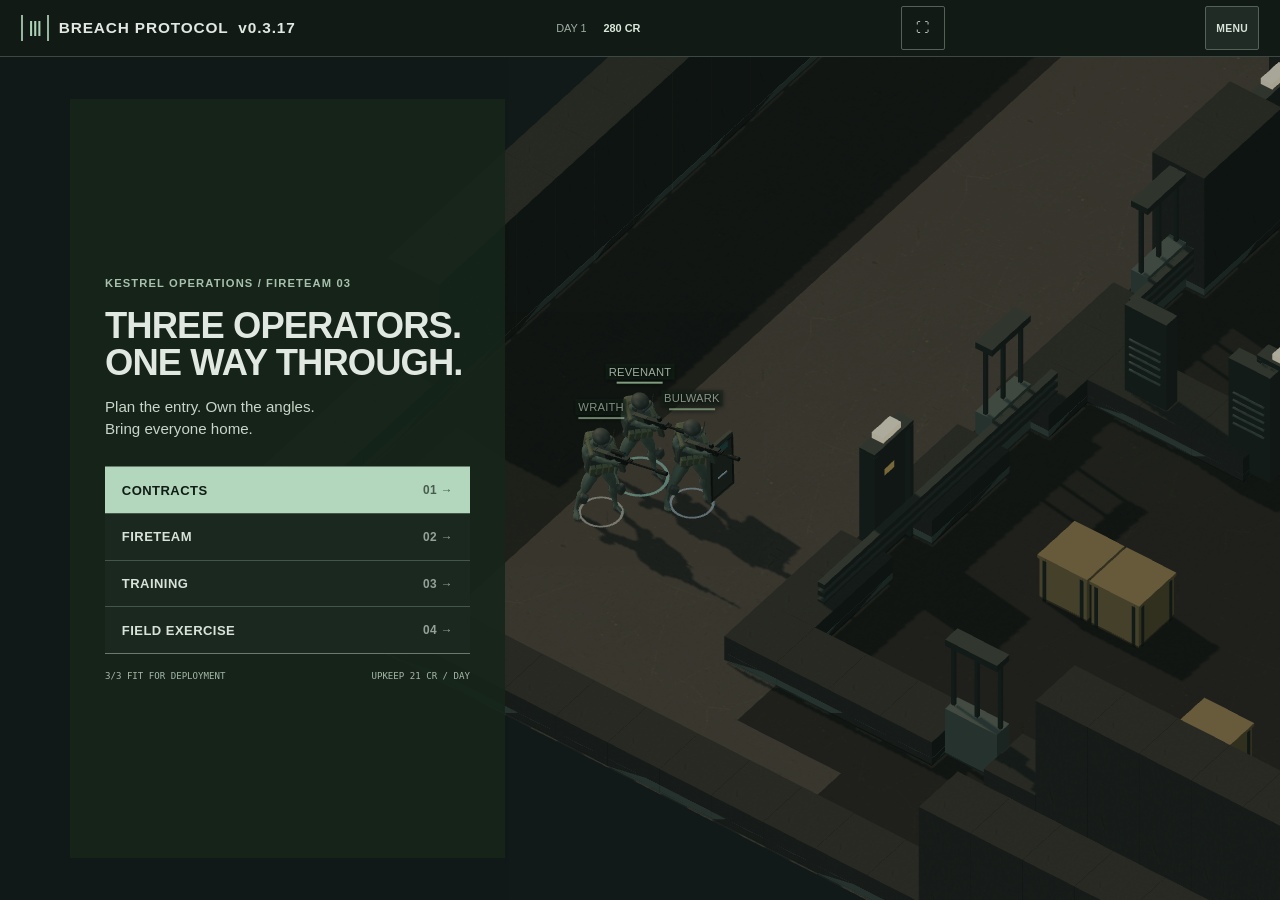
==== commit ba156c83: "Publish preview 0.3.17 tactical HUD" ====
--- a/preview-030/index.html
+++ b/preview-030/index.html
@@ -1,9 +1,9 @@
 <!doctype html>
 <html lang="en">
-<head><meta charset="UTF-8"><meta name="viewport" content="width=device-width,initial-scale=1,viewport-fit=cover"><meta name="theme-color" content="#111715"><meta name="description" content="BREACH PROTOCOL 0.3.16 — command Fireteam Argent through immediate tactical turns; active previous-rules saves remain playable."><title>BREACH PROTOCOL — EXPERIMENTAL 0.3.16</title>  <script type="module" crossorigin src="./assets/index-CeOqMPCK.js"></script>
+<head><meta charset="UTF-8"><meta name="viewport" content="width=device-width,initial-scale=1,viewport-fit=cover"><meta name="theme-color" content="#111715"><meta name="description" content="BREACH PROTOCOL 0.3.17 — command Fireteam Argent through immediate tactical turns; active previous-rules saves remain playable."><title>BREACH PROTOCOL — EXPERIMENTAL 0.3.17</title>  <script type="module" crossorigin src="./assets/index-CIVEFZvY.js"></script>
   <link rel="modulepreload" crossorigin href="./assets/validation-Cw_dvTsr.js">
   <link rel="modulepreload" crossorigin href="./assets/three-DLab0ziT.js">
-  <link rel="stylesheet" crossorigin href="./assets/index-BvrC-hNg.css">
+  <link rel="stylesheet" crossorigin href="./assets/index-e7hsYViU.css">
 </head>
 <body><div id="app"></div></body>
 </html>
--- a/preview-030/assets/index-e7hsYViU.css
+++ b/preview-030/assets/index-e7hsYViU.css
@@ -0,0 +1 @@
+@font-face{font-family:Protocol;src:local("Bahnschrift");font-display:swap}:root{font-family:Protocol,Arial Narrow,Arial,sans-serif;color:#e1e8e2;background:#111916;font-synthesis:none;--paper:#d8e2d8;--muted:#9aaba0;--line:#3c4942;--teal:#8bd2ba;--text-scale:1;font-size:calc(14px * var(--text-scale));color-scheme:dark}*{box-sizing:border-box}body{margin:0}button,input,select{font:inherit}button,a,input,select,summary{-webkit-tap-highlight-color:transparent}button{min-height:44px;border:1px solid #536159;border-radius:2px;background:#202b25;color:var(--paper);padding:.65rem .85rem;cursor:pointer;font-weight:650;letter-spacing:.035em;touch-action:manipulation}button:hover{background:#334239;border-color:#a0b3a6}button:active{background:#42574a}button:disabled{color:#89958c;border-color:#354039;background:#1a221d;cursor:not-allowed}button:focus-visible,a:focus-visible,input:focus-visible,select:focus-visible,summary:focus-visible{outline:3px solid #a2dec8;outline-offset:3px}button.primary{background:#b2d7bd;color:#101c15;border-color:#c4e6cf}button.primary:hover{background:#d6eedc}button.danger{border-color:#ab7969;color:#f4c4b6;background:#36251f}button.active{border-color:#9dddca;color:#c1f4df;background:#293e33}button.wide{width:100%;margin-top:1rem}a{color:#acddc6}p{line-height:1.6;color:#b9c6bb}h1,h2,h3,p{margin-top:0}h1{font-size:2.5rem;line-height:1.06;letter-spacing:-.025em;margin-bottom:1.2rem;font-weight:600}h2{font-size:1.38rem;line-height:1.2;font-weight:550;margin-bottom:.5rem}h3{font-size:1.1rem;font-weight:600;margin-bottom:.5rem}small{font-size:.78rem}strong,b{font-weight:650}.muted{color:var(--muted);font-size:.9rem}.warning{color:#f0bfa7;border-left:2px solid #d68f6c;padding-left:.8rem}.eyebrow{font-size:.8rem;letter-spacing:.1em;color:#a8c1ad;font-weight:600;margin-bottom:1rem}.sr-only{position:absolute;width:1px;height:1px;padding:0;margin:-1px;overflow:hidden;clip:rect(0,0,0,0);white-space:nowrap;border:0}[hidden]{display:none!important}#app{height:100dvh;min-height:480px;display:grid;grid-template-rows:auto minmax(150px,1fr) auto;overflow:hidden;position:relative}#header{grid-row:1;z-index:5;display:flex;align-items:center;justify-content:space-between;gap:.5rem;min-height:57px;padding:0 1rem;background:#121a16;border-bottom:1px solid var(--line)}.wordmark{font-size:1.1rem;font-weight:700;letter-spacing:.055em;display:flex;align-items:center;gap:.7rem;white-space:nowrap}.mark{display:inline-grid;place-items:center;color:#acd4b4;font-size:1.5rem;line-height:1;border-left:2px solid #95b59d;border-right:2px solid #95b59d;width:28px;height:26px}.base-status{display:flex;gap:1.2rem;font-size:.78rem;color:#9fafa3}.base-status b{color:#d9e8d8}.menu-button{font-size:.74rem;min-height:36px;padding:.5rem .7rem}.mode-status{padding:.5rem .2rem;font-size:.74rem;background:transparent;border:0;color:#c5e6cf;min-height:44px;white-space:nowrap}.mode-status:disabled{border:0;background:transparent;color:#c5e6cf}.alarm{font-size:.67rem;color:#b1c8a9;letter-spacing:.07em}.alarm.hot{color:#f1a886}#stage{grid-row:2;position:relative;overflow:hidden;min-height:150px}#stage canvas{display:block;width:100%;height:100%;touch-action:none;outline-offset:-4px}#stage .loading{position:absolute;inset:0;display:grid;place-items:center;color:#afd4b9;font-size:.8rem;letter-spacing:.1em}#screen{position:absolute;z-index:3;inset:57px 0 0;overflow:auto;padding:2rem;overscroll-behavior:contain;scrollbar-color:#526a58 #141e16;background:#0e1711b3}.base-menu{max-width:480px;min-height:100%;display:flex;flex-direction:column;justify-content:flex-end;margin:0 auto;padding:1rem 0}.base-menu h1{font-size:3rem;line-height:1.03;margin-bottom:1rem;max-width:440px}.base-menu .intro{color:#c9d5c9;font-size:1.08rem;line-height:1.5;margin-bottom:1.8rem}.base-nav{display:grid;gap:1px;background:#435649;border-top:1px solid #687b6c;border-bottom:1px solid #687b6c}.base-nav button{display:flex;justify-content:space-between;align-items:center;border:0;border-radius:0;padding:1.1rem 1.2rem;background:#1a281f;text-align:left;font-size:.93rem}.base-nav button.primary{background:#b2d7bd}.base-nav button span{font-size:.85rem;opacity:.65}.base-footer{display:flex;justify-content:space-between;gap:1rem;flex-wrap:wrap;font-family:Consolas,monospace;font-size:.65rem;line-height:1.4;margin-top:1.1rem;color:#a7b9a9}.screen-sheet{max-width:880px;margin:0 auto;padding:1.7rem;background:#151f18;border:1px solid #3e4d40}.back{background:transparent;border:0;padding:0;min-height:44px;text-align:left;color:#a9c6b1;font-size:.8rem;margin:0 0 1rem}.contract-list{display:grid;gap:0;margin-top:2rem}.contract{display:grid;grid-template-columns:1fr 150px;gap:2rem;padding:1.6rem 0;border-top:1px solid var(--line)}.contract p{margin-bottom:0;max-width:560px}.contract .eyebrow{font-size:.75rem;display:block;margin-bottom:.55rem}.contract-bottom{display:flex;flex-direction:column;align-items:stretch;justify-content:space-between;gap:.75rem}.contract-bottom strong{font-size:2rem;text-align:right}.contract-bottom small{font-size:.8rem;color:var(--muted)}.facts{display:grid;grid-template-columns:1fr 1fr;gap:1.2rem;border-top:1px solid var(--line);border-bottom:1px solid var(--line);padding:1.2rem 0;margin:1.8rem 0}.facts div{display:flex;flex-direction:column;gap:.3rem}.facts dt{font-size:.8rem;color:var(--muted)}.facts dd{margin:0;font-size:1.3rem}fieldset{padding:1rem 0;border:0;border-top:1px solid var(--line);margin:1.4rem 0}legend{font-size:.9rem;font-weight:600;padding:0 .7rem 0 0}.mode-choice{display:grid;grid-template-columns:1fr 1fr;gap:1rem}.mode-choice label{padding:1rem;border:1px solid var(--line);display:flex;align-items:start;gap:.7rem;margin:0}.mode-choice label:has(input:checked){border-color:#a0c6ac;background:#25372a}.mode-choice label small{display:block;margin-top:.4rem;line-height:1.5;color:var(--muted)}input[type=radio],input[type=checkbox]{width:20px;height:20px;flex-shrink:0;accent-color:#a4d3b4;margin:0;cursor:pointer}.intel{margin-bottom:1.5rem}.brief-team{display:grid;grid-template-columns:repeat(3,minmax(0,1fr));gap:1rem;margin:1.5rem 0}.brief-team b,.brief-team span{display:block}.brief-team b{font-size:.82rem}.brief-team span{font-size:.78rem;margin:.4rem 0}.meter{display:block;height:3px;background:#3b4940;overflow:hidden;flex:1}.meter i{display:block;height:100%;background:#a7cba9}.roster{display:grid;grid-template-columns:repeat(3,minmax(0,1fr));gap:1.5rem;margin-top:2rem}.roster article{min-width:0;border-top:1px solid var(--line);padding-top:1.2rem}.roster-title{display:flex;align-items:start;gap:.8rem}.role-number{font-family:Consolas,monospace;font-size:2rem;color:#748b78;line-height:1}.roster h2{font-size:1.1rem}.roster-title p{font-size:.7rem}.stat-line{font-size:.8rem;display:flex;justify-content:space-between;gap:.5rem;padding:.6rem 0}.stat-line span{color:#96b39e;font-size:.7rem}label{display:block;color:#b7c9ba;font-size:.88rem;margin-bottom:1rem}select{display:block;max-width:100%;width:100%;min-height:44px;background:#202d24;border:1px solid #536759;border-radius:2px;color:#e1eadf;padding:.6rem .45rem;margin-top:.4rem}.inline-actions{display:flex;gap:.7rem;flex-wrap:wrap;margin:1.3rem 0}.inline-actions>button{flex:1}.section-title{margin-top:2.3rem}.bond-row{display:flex;align-items:center;justify-content:space-between;gap:1rem;border-top:1px solid var(--line);padding:1rem 0}.bond-row b{font-size:.82rem}.bond-row p{font-size:.78rem;margin:.45rem 0}.training-list{display:grid;grid-template-columns:repeat(3,minmax(0,1fr));gap:1.4rem;margin:2rem 0}.training-list article{border-top:1px solid var(--line);padding-top:1rem}.training-list h2{font-size:1.1rem}.training-list p{font-size:.8rem;min-height:3rem}.attribute{display:flex;align-items:center;gap:.5rem;padding:.4rem 0;font-size:.78rem}.attribute span:first-child{width:95px;flex-shrink:0}.attribute b{width:35px;text-align:right;font-size:.75rem}.training-list label{margin-top:1.2rem}.debrief-team{display:grid;grid-template-columns:repeat(3,minmax(0,1fr));gap:1rem;margin:2rem 0}.debrief-team h2{font-size:1.05rem}.debrief-team p{font-size:.75rem}.debrief-team strong{color:#aed4b8}#hud{grid-row:3;z-index:4;position:relative;background:#141e18;border-top:1px solid #6b8371;padding:.65rem .9rem max(.35rem,env(safe-area-inset-bottom));max-height:55dvh;overflow-y:auto;overscroll-behavior:contain}.operator-strip{display:grid;grid-template-columns:repeat(3,minmax(0,1fr));gap:.5rem}.operator{position:relative;min-width:0;padding:.6rem .65rem;border:1px solid #46544a;border-top:2px solid #46544a;border-radius:0;background:#1c2820;text-align:left;letter-spacing:0;min-height:75px}.operator.selected{border-color:#8fc5a1;background:#24392b}.operator.down{color:#d79f8f;border-color:#855f51}.operator-name{display:flex;align-items:center;gap:.35rem;font-size:.76rem;margin-bottom:.6rem}.operator-name i{font-family:Consolas,monospace;color:#839f8b;font-size:.65rem;font-style:normal}.operator-stats{display:flex;justify-content:space-between;font-family:Consolas,monospace;font-size:.68rem;margin-top:.5rem;font-weight:400}.operator-stats b{font-weight:400;color:#b5c7b8}.watch-state{position:absolute;right:.5rem;top:-.35rem;font-family:Consolas,monospace;font-size:.55rem;color:#c7efdb;background:#244936;padding:0 .2rem}.ap-line{display:flex;align-items:center;gap:.85rem;min-height:40px;color:#a2b4a7;font-family:Consolas,monospace;font-size:.68rem}.ap-line strong{font-size:1.4rem;color:#acd9bb}.ap-line strong small{font-size:.8rem}.ap-line button{min-height:40px;border:0;background:transparent;font-size:.68rem;padding:.35rem .25rem;color:#c2d5c5}.ap-line>small{margin-left:auto;font-size:.63rem}.actions{display:grid;grid-template-columns:repeat(6,minmax(0,1fr));gap:.45rem}.actions button{min-width:0;font-size:.76rem;min-height:44px;padding:.65rem .2rem;background:#253128;border:1px solid #576c5d}.actions button.active{background:#3b5141;border-color:#c5e4cf;color:#edfff1}.actions button:disabled{background:#1a231c;color:#86968a;border-color:#39483c}.order-preview{display:flex;align-items:center;justify-content:space-between;min-height:35px;font-size:.72rem;gap:.5rem;color:#b1c9b7;padding:.5rem 0;line-height:1.35}.order-preview button{min-height:32px;padding:.25rem .35rem;font-size:.63rem;border:0;background:transparent}.execute-row{display:flex;gap:.5rem}.execute-row button{flex:1;font-size:.83rem;letter-spacing:.06em;min-height:44px}.execute-row button.primary{background:#99c5a4;border-color:#b4d8be}.radio-line{border:0;min-height:33px;padding:.55rem 0 .2rem;font-family:Consolas,monospace;font-size:.68rem;line-height:1.3;width:100%;background:transparent;text-align:left;color:#a0bda9;display:flex;gap:.5rem;align-items:center;letter-spacing:0}.radio-line b{margin-left:auto;font-size:.9rem}.queue-line{display:flex;align-items:center;justify-content:space-between;gap:.5rem;font-size:.68rem;color:#a6bfae;margin-top:.3rem}.queue-line button{font-size:.62rem;min-height:30px;padding:.35rem}.view-tools{position:fixed;left:.75rem;top:67px;display:flex;gap:.35rem}.view-tools button{min-width:44px;min-height:40px;padding:.3rem .6rem;font-size:.8rem;background:#101d15e6;border-color:#647669}.contacts{display:flex;gap:.4rem;flex-wrap:wrap;margin-bottom:.6rem}.contacts button{padding:.35rem .55rem;min-height:36px;font-size:.67rem;color:#f0bea8;border-color:#926a57;background:#32241d}.contacts button b{margin-left:.6rem;color:#e0dec6}.world-labels{position:absolute;inset:0;pointer-events:none;overflow:hidden}.unit-label{position:absolute;top:0;left:0;min-width:50px;text-align:center;color:#def0dd;opacity:.8;filter:drop-shadow(0 1px 2px #000);font-size:9px;letter-spacing:.02em}.unit-label span{display:block;text-shadow:0 1px 3px #000;background:#16271ca0;padding:2px 3px}.unit-label i{height:2px;display:block;background:#384d3d;max-width:46px;margin:2px auto 0}.unit-label b{display:block;background:#b0d6ac;height:100%}.unit-label.selected{opacity:1}.unit-label.hostile{color:#ffd0b8}.unit-label.hostile b{background:#df9a75}#toast{position:absolute;z-index:20;top:7rem;left:50%;transform:translate(-50%);max-width:min(520px,calc(100% - 2rem));padding:.8rem 1rem;background:#d6e3d2;color:#1b2b20;border:1px solid #f0f5e9;font-size:.85rem;line-height:1.4;pointer-events:none;opacity:0;transition:opacity .15s}#toast.show{opacity:1}dialog{width:min(650px,calc(100% - 1.5rem));max-height:calc(100dvh - 2rem);padding:1.3rem 1.5rem;background:#19251c;color:var(--paper);border:1px solid #819582;border-radius:2px;overflow:auto}dialog::backdrop{background:#08110bbd}.dialog-heading{display:flex;align-items:center;justify-content:space-between;gap:1rem;border-bottom:1px solid #465c4b;margin-bottom:1.2rem;padding-bottom:.7rem}.dialog-heading h2{font-size:1.05rem;letter-spacing:.04em;margin:0}.dialog-heading button{min-width:44px;min-height:44px;font-size:1.5rem;background:transparent;border:0;padding:.3rem}.order-grid{display:grid;grid-template-columns:repeat(2,minmax(0,1fr));gap:.7rem;margin:1rem 0}.order-grid button{font-size:.85rem}.check{display:flex;gap:.7rem;align-items:center;min-height:44px;margin:.8rem 0}.check b{display:block;font-size:.9rem}.check small{display:block;margin-top:.3rem;color:var(--muted);line-height:1.5}.support-stepper{display:flex;align-items:center;gap:.7rem;border-top:1px solid var(--line);border-bottom:1px solid var(--line);padding:1rem 0}.support-stepper b{margin-right:auto}.support-stepper button{min-width:44px}.skill-list article{display:flex;align-items:center;justify-content:space-between;gap:1rem;padding:1rem 0;border-top:1px solid var(--line)}.skill-list h3{font-size:.96rem}.skill-list h3 small{color:#a4bea9;margin-left:.35rem}.skill-list p{font-size:.85rem;margin:0}.skill-list button{flex-shrink:0;font-size:.75rem}.radio-history{list-style:none;margin:0;padding:0;font-family:Consolas,monospace;font-size:.8rem}.radio-history li{padding:.5rem 0;border-bottom:1px solid #35483a;line-height:1.5;overflow-wrap:anywhere}.radio-history time{color:#8aab94;margin-right:.5rem}.manual h3{margin-top:1.4rem}.manual p{font-size:.92rem}.backup-row{display:flex;align-items:center;justify-content:space-between;gap:.7rem;font-size:.78rem;border-top:1px solid var(--line);padding:.7rem 0}.backup-row button{font-size:.7rem}details{margin-top:2rem;border-top:1px solid var(--line);padding-top:.5rem}summary{cursor:pointer;min-height:44px;padding:.65rem 0;color:#b3ceb8}@media(min-width:900px){#header{padding:0 1.5rem}.in-mission #hud{width:760px;justify-self:center;border:1px solid #62776a;border-bottom:0;padding:.8rem 1.2rem .5rem;max-height:45dvh}.in-mission #stage{grid-row:2/4;grid-column:1}.in-mission #hud{grid-row:3;grid-column:1;margin-top:450px}#screen:has(.base-menu){padding:3rem 5rem;background:#0e17114d}.base-menu{margin:0;max-width:435px;justify-content:center;background:#17251be8;padding:2.5rem}.base-menu h1{font-size:2.6rem}.view-tools{left:1.5rem;top:75px}}@media(max-width:600px){#header{padding:0 .65rem;gap:.4rem}.wordmark{font-size:.92rem;gap:.4rem}.brand-small{display:none}.mark{width:23px;font-size:1.25rem;height:22px}.base-status{gap:.6rem;font-size:.7rem}#screen{padding:1rem;background:#0e1711ba}.base-menu{justify-content:flex-end;max-width:440px}.base-menu h1{font-size:2.45rem}.base-menu .eyebrow{font-size:.67rem}.base-menu .intro{font-size:.94rem;margin-bottom:1.4rem}.base-nav button{padding:1rem}.base-footer{font-size:.59rem}.screen-sheet{padding:1.1rem .8rem;border:0;background:#16221beb}h1{font-size:2.05rem}.screen-sheet p{font-size:.94rem}.contract{display:block;padding:1.4rem 0}.contract-bottom{flex-direction:row;align-items:center;margin-top:1rem}.contract-bottom strong{font-size:1.6rem}.mode-choice{grid-template-columns:1fr;gap:.65rem}.mode-choice label{padding:.8rem}.mode-choice label small{font-size:.84rem}.roster,.training-list{grid-template-columns:1fr;gap:1.8rem}.roster article{display:grid;grid-template-columns:1fr 1fr;column-gap:1rem}.roster-title,.roster article>.meter,.stat-line,.roster .inline-actions{grid-column:1/-1}.roster .inline-actions{margin:.1rem 0}.roster-title h2{font-size:1.3rem}.bond-row{align-items:start;flex-direction:column;gap:.5rem}.bond-row button{width:100%}.training-list p{min-height:0}.debrief-team{grid-template-columns:1fr;gap:1.2rem}.debrief-team article{border-top:1px solid var(--line);padding-top:1rem}.brief-team{gap:.7rem}.brief-team b{font-size:.72rem}.brief-team span{font-size:.7rem}#hud{padding:.5rem .65rem max(.2rem,env(safe-area-inset-bottom));max-height:55dvh}.actions{grid-template-columns:repeat(3,minmax(0,1fr));gap:.35rem}.actions button{font-size:.77rem}.operator{padding:.5rem .45rem;min-height:68px}.operator-name{font-size:.7rem;gap:.25rem;margin-bottom:.5rem}.operator-name i{display:none}.operator-stats{font-size:.65rem}.ap-line{gap:.75rem;min-height:36px}.ap-line strong{font-size:1.25rem}.ap-line>small{display:none}.order-preview{font-size:.72rem;min-height:33px}.radio-line{font-size:.62rem}.view-tools{top:64px;left:.65rem}.view-tools button{min-height:38px;font-size:.7rem;min-width:38px}.order-grid{gap:.5rem}.order-grid button{font-size:.75rem}.skill-list article{gap:.7rem}.skill-list button{font-size:.7rem;padding:.5rem}.skill-list p{font-size:.82rem}dialog{padding:1rem}.facts{gap:1rem}.facts dd{font-size:1.1rem}}@media(max-height:700px)and (max-width:600px){#hud{max-height:56dvh}.operator{min-height:60px}.operator-name{margin-bottom:.3rem}.operator-stats{margin-top:.3rem}.ap-line{min-height:33px}.actions button{min-height:40px}.order-preview{min-height:28px;font-size:.65rem}.execute-row button{min-height:42px}.radio-line{min-height:28px}.base-menu h1{font-size:2rem}.base-menu .intro{margin-bottom:1rem}}@media(prefers-reduced-motion:reduce){*{scroll-behavior:auto!important;transition:none!important}}#portrait-gate{position:fixed;inset:0;z-index:1000;display:grid;place-items:center;padding:max(1rem,env(safe-area-inset-top)) max(1rem,env(safe-area-inset-right)) max(1rem,env(safe-area-inset-bottom)) max(1rem,env(safe-area-inset-left));background:#111916;color:#e1e8e2;text-align:center}#portrait-gate[hidden]{display:none!important}.portrait-gate-copy{width:min(100%,25rem);border-left:2px solid #a8d6b6;padding:1rem 1.25rem;text-align:left}.portrait-gate-title{margin-bottom:.45rem;color:#eef7ee;font-size:1.45rem;line-height:1.2}.portrait-gate-copy p:last-child{margin-bottom:0;color:#b9c6bb}.portrait-gate-actions{display:flex;flex-wrap:wrap;gap:.6rem;margin-top:1.25rem}.portrait-gate-actions button{flex:1 1 11rem;min-height:48px}.portrait-gate-primary{background:#b2d7bd;color:#101c15;border-color:#c4e6cf}.portrait-gate-secondary{background:transparent}.fullscreen-button{flex:0 0 auto;min-width:44px;min-height:44px;padding:.35rem .5rem;font-size:.95rem;line-height:1;background:transparent}.fullscreen-button:hover{background:#334239}#app:fullscreen{width:100%;height:100dvh;min-height:0}#app:fullscreen #header{padding-top:env(safe-area-inset-top);padding-bottom:env(safe-area-inset-bottom)}.in-mission #hud{padding:.42rem .55rem max(.2rem,env(safe-area-inset-bottom));max-height:50dvh}.operator-strip{gap:.32rem}.operator{min-height:56px;padding:.42rem .45rem}.operator-name{margin-bottom:.32rem}.operator-stats{margin-top:.32rem}.ap-line{min-height:32px;gap:.55rem}.ap-line strong{font-size:1.1rem}.actions{grid-template-columns:repeat(6,minmax(44px,1fr));gap:4px;overflow-x:hidden}.actions button{min-height:52px;padding:4px 1px 3px;display:grid;grid-template-rows:24px auto;place-items:center;align-content:center;gap:1px;font-size:clamp(.48rem,2.25vw,.66rem);line-height:1.05;letter-spacing:.015em}.actions button span{overflow-wrap:anywhere;text-align:center}.action-icon{width:21px;height:21px;stroke-width:1.8}.contacts{margin-bottom:.35rem;gap:.28rem}.contact{display:inline-flex;align-items:center;min-height:36px;padding:.28rem .42rem;border:1px solid #72624f;color:#f0bea8;background:#32241d;font-size:.63rem;line-height:1.18}.contact b{margin-left:.35rem;color:#e0dec6}.contact.marker{border-style:dashed;color:#c3d4d8;background:#1d2a2d}.contact.last-known{color:#d8c39e;background:#2b2820}.contact.blocked{color:#f0c1a8}.action-help{min-height:34px;padding:.35rem 0}.action-help button{min-height:36px}.queue-line{display:none}@media(max-width:600px){.actions{grid-template-columns:repeat(6,minmax(44px,1fr))}.actions button{font-size:clamp(.46rem,2.15vw,.62rem)}.operator{min-height:56px}.ap-line{min-height:32px}}@media(max-height:700px)and (max-width:600px){.actions button{min-height:44px}.operator{min-height:52px}}#screen{top:var(--header-height,57px)}.view-tools{top:calc(var(--header-height,57px) + 8px)}.operator-name{overflow-wrap:anywhere}.radio-line{font-size:.76rem;min-height:44px}.contacts button,.view-tools button,.menu-button{min-height:44px}.view-tools button{min-width:44px}@media(max-width:600px){html[data-large-text=true] #header{flex-wrap:wrap;padding-top:.3rem;padding-bottom:.3rem}html[data-large-text=true] .wordmark{flex:1 1 40%}html[data-large-text=true] .operator-name{font-size:.6rem}html[data-large-text=true] .ap-line{flex-wrap:wrap;gap:.3rem .6rem}html[data-large-text=true] .brief-team,html[data-large-text=true] .facts,html[data-large-text=true] .order-grid{grid-template-columns:1fr}.operator-stats{font-size:.72rem}}.actions button{min-height:56px;grid-template-rows:23px minmax(18px,auto);font-size:.8rem;line-height:1.1;overflow:hidden}.actions button[aria-disabled=true]{background:#1a231c;color:#a9b7ad;border-color:#536257;cursor:not-allowed}.actions button[aria-disabled=true]:focus-visible{outline-color:#d8d0a5}.action-help{min-height:44px;font-size:.8rem}.action-help button{min-width:44px;min-height:44px;font-size:.8rem}.contact{min-height:44px;font-size:.75rem}.unit-label{font-size:.8rem}.contacts button{min-height:44px}.operator,.actions button,.action-help button,.contacts button{touch-action:manipulation}@media(max-height:700px)and (max-width:600px){.actions button{min-height:52px}.action-help{min-height:44px}.operator{min-height:52px}}@media(max-width:600px){html[data-large-text=true] .actions button{min-height:72px;font-size:.8rem;grid-template-rows:24px minmax(34px,auto)}html[data-large-text=true] .action-help{font-size:.8rem}}.action-pager{display:grid;grid-template-columns:44px minmax(0,1fr) 44px;gap:4px;align-items:stretch;max-width:100%;overflow:hidden}.action-page{display:grid;grid-template-columns:repeat(var(--action-page-size),minmax(44px,1fr));gap:4px;min-width:0}.action-pager button{touch-action:manipulation}.action-page-arrow{width:44px;min-width:44px;min-height:56px;padding:0;display:grid;place-items:center;font-size:1.8rem;line-height:1;background:#1d2821;border-color:#576c5d}.action-page-arrow:disabled{color:#5d6961;background:#161e19;border-color:#303b33}.action-slot{min-width:44px;min-height:56px;padding:4px 1px 3px;display:grid;grid-template-rows:23px minmax(18px,auto);place-items:center;align-content:center;gap:1px;font-size:.8rem;line-height:1.1;letter-spacing:.015em;background:#253128;border:1px solid #576c5d;overflow:visible}.action-slot span{min-width:0;max-width:100%;overflow-wrap:anywhere;text-align:center}.action-slot.active{background:#3b5141;border-color:#c5e4cf;color:#edfff1}.action-slot:disabled,.action-slot[aria-disabled=true]{background:#1a231c;color:#a9b7ad;border-color:#536257}.action-slot[aria-disabled=true]{cursor:pointer}.action-slot[aria-disabled=true]:focus-visible{outline-color:#d8d0a5}.action-page-status{min-height:18px;display:flex;align-items:center;justify-content:center;color:#899d8f;font-family:Consolas,monospace;font-size:.68rem;line-height:1.2;padding-top:3px}.action-help>span{min-width:0;overflow-wrap:anywhere}@media(max-width:600px){.in-mission #hud{padding-left:6px;padding-right:6px}.action-slot{font-size:clamp(10px,2.6vw,.74rem)}html[data-large-text=true] .action-slot{min-height:76px;font-size:.78rem;grid-template-rows:24px minmax(38px,auto)}html[data-large-text=true] .action-page-arrow{min-height:76px}.action-help{align-items:flex-start}html[data-large-text=true] .action-help{display:grid;grid-template-columns:minmax(0,1fr);gap:.35rem}html[data-large-text=true] .action-help button{width:100%}}@media(max-height:700px)and (max-width:600px){.action-slot,.action-page-arrow{min-height:52px}}html[data-large-text=true] .action-help{display:grid;grid-template-columns:minmax(0,1fr);gap:.35rem}html[data-large-text=true] .action-help button{width:100%}.sim-command-hud{box-sizing:border-box;width:100%;max-width:760px;min-width:0;overflow-x:hidden;padding:8px;background:#141e18;border-top:1px solid #6b8371;color:#e1eadf;font-family:Consolas,Courier New,monospace}.sim-command-hud *{box-sizing:border-box}.sim-command-hud button{min-width:44px;min-height:44px;border:1px solid #576c5d;border-radius:2px;background:#253128;color:#e1eadf;font:inherit;cursor:pointer}.sim-command-hud button:focus-visible{outline:2px solid #d8d0a5;outline-offset:2px}.sim-command-hud button[aria-disabled=true],.sim-command-hud button:disabled{color:#9aa89e;background:#1a231c;border-color:#4b594f;cursor:not-allowed}.sim-operators{display:grid;grid-template-columns:repeat(3,minmax(0,1fr));gap:4px}.sim-operator{display:grid;grid-template-columns:minmax(0,1fr) auto;grid-template-rows:auto auto;gap:3px 6px;padding:6px;overflow:hidden;text-align:left;letter-spacing:0}.sim-operator strong,.sim-operator span,.sim-operator b{min-width:0;overflow-wrap:anywhere}.sim-operator strong{font-size:.78rem}.sim-operator span{grid-row:2;grid-column:1/-1;color:#aebfb2;font-size:.64rem;line-height:1.3}.sim-operator b{font-size:.62rem;color:#bacbbc}.sim-operator.selected{background:#293d30;border-color:#a5cbae}.sim-operator.ready{border-top-color:#d1c277}.sim-action-pager{display:grid;grid-template-columns:44px minmax(0,1fr) 44px;gap:4px;margin-top:6px;min-width:0}.sim-action-page{display:grid;grid-template-columns:repeat(var(--sim-action-count),minmax(44px,1fr));gap:4px;min-width:0}.sim-action{display:grid;grid-template-rows:22px auto;place-items:center;align-content:center;gap:2px;padding:4px 1px;font-size:.7rem;line-height:1.05;overflow:hidden}.sim-action span{max-width:100%;overflow-wrap:anywhere;text-align:center}.sim-action.active{background:#3b5141;border-color:#c5e4cf}.sim-action .action-icon{width:20px;height:20px}.sim-page-arrow{padding:0;font-size:1.7rem}.sim-page-status{min-height:18px;padding-top:3px;text-align:center;color:#91a394;font-size:.65rem}.sim-target-strip{display:flex;gap:4px;max-width:100%;overflow-x:auto;overscroll-behavior-x:contain;padding:4px 0;scrollbar-width:thin}.sim-target{display:grid;flex:0 0 auto;min-height:44px;padding:4px 8px;border:1px solid #725d4e;background:#31241e;color:#efc4ad;font-size:.67rem;line-height:1.25}.sim-target b{color:#dfdec9;font-weight:400}.sim-target.reported{border-style:dashed;background:#202b2b;color:#b9cac6}.sim-target.door{background:#262920;color:#d8c99d}.sim-command-status{display:flex;align-items:center;justify-content:space-between;gap:6px;min-height:44px;color:#b8cbbd;font-size:.72rem;line-height:1.3}.sim-command-status span{min-width:0;overflow-wrap:anywhere}.sim-confirm{flex:0 0 auto;background:#4a604d!important;border-color:#b8d1bd!important}.sim-execute-row{display:grid;grid-template-columns:repeat(3,minmax(0,1fr));gap:4px}.sim-execute-row{grid-template-columns:repeat(2,minmax(0,1fr));margin-top:4px}.sim-execute-row:has(>button:only-child){grid-template-columns:1fr}.sim-execute-row .primary{background:#a9c9ae;color:#142018;border-color:#d7e5d9;font-weight:700}.sim-live{min-height:18px;padding-top:4px;color:#c8bfa1;font-size:.67rem}.sim-command-hud button,.sim-target{touch-action:manipulation}@media(max-width:430px){.sim-command-hud{padding:6px}.sim-operator{padding:4px}.sim-operator strong{font-size:.68rem}.sim-operator span{font-size:.57rem}.sim-action{font-size:clamp(.58rem,2.5vw,.7rem)}.sim-target-strip{overflow-x:auto}.sim-direction-strip{grid-template-columns:repeat(4,minmax(44px,1fr))}}html[data-large-text=true] .sim-command-hud{font-size:200%}html[data-large-text=true] .sim-operator span,html[data-large-text=true] .sim-operator b{font-size:.55em}html[data-large-text=true] .sim-action-page{grid-template-columns:repeat(2,minmax(44px,1fr))}html[data-large-text=true] .sim-action-pager{align-items:stretch}html[data-large-text=true] .sim-action{font-size:.55em;min-height:64px}html[data-large-text=true] .sim-target-strip{flex-wrap:wrap;overflow-x:hidden}@media(prefers-reduced-motion:reduce){.sim-command-hud *{scroll-behavior:auto!important;transition:none!important;animation:none!important}}@media(max-height:479px){#app.in-mission{min-height:0;grid-template-rows:auto minmax(120px,1fr) minmax(0,calc(100dvh - var(--header-height,57px) - 120px))}#app.in-mission #stage{min-height:120px}#app.in-mission #hud{min-height:0;max-height:none;overflow-y:auto;overscroll-behavior:contain}}.wordmark{min-width:0}.wordmark>span:not(.mark){min-width:0}.build-version{flex:0 0 auto}@media(max-width:430px){#header{gap:.25rem;padding:0 .5rem}.wordmark{gap:.35rem;font-size:.82rem}.build-version{font-size:.58rem}.base-status{min-width:0;flex:0 1 auto;gap:.35rem;font-size:.58rem}.mode-status{max-width:100px;overflow:hidden;text-overflow:ellipsis;font-size:.62rem}.alarm{display:none}.menu-button{flex:0 0 auto;padding:.5rem .55rem}}#app:has(.management-screen){min-height:0;height:100dvh;grid-template-rows:auto minmax(0,1fr) 0}#stage.management-active>canvas:not(.management-canvas),#stage.management-active>.world-labels{display:none}.management-canvas{position:absolute;left:0;top:0;width:100%;height:100%;display:block;pointer-events:none}#screen.management-screen{inset:var(--header-height,57px) 0 0;padding:0;background:transparent;overflow:hidden;pointer-events:none}.management-shell{position:relative;display:grid;grid-template-columns:minmax(380px,420px) minmax(0,1fr);height:100%;min-height:100%;pointer-events:none}.management-rail{grid-column:1;position:relative;z-index:2;display:flex;flex-direction:column;gap:0;min-height:100%;overflow:auto;padding:1.35rem 1.5rem 1.15rem;background:#0a140ff2;border-right:1px solid #415347;pointer-events:auto;scrollbar-color:#526a58 #101a14}.management-topline{display:flex;align-items:center;justify-content:space-between;gap:1rem;color:#a8cdb3;font-size:.78rem;letter-spacing:.1em;font-weight:650;margin-bottom:1.2rem}.management-menu{min-height:44px;font-size:.72rem;padding:.5rem .7rem;background:transparent}.management-screen h1{font-size:2.35rem;line-height:1.05;margin-bottom:.9rem;color:#eef4ed}.management-objective{max-width:34rem;margin-bottom:1.25rem;color:#c4d1c7}.management-facts,.management-context{display:grid;grid-template-columns:1fr 1fr;gap:.8rem 1rem;margin:0;padding:.95rem 0;border-top:1px solid var(--line);border-bottom:1px solid var(--line)}.management-facts{margin-bottom:.9rem}.management-context{border-top:0;padding-top:0;margin-bottom:1.1rem}.management-facts div,.management-context div{display:flex;flex-direction:column;gap:.28rem;min-width:0}.management-facts dt,.management-context dt{font-size:.72rem;color:#9fb1a3}.management-facts dd,.management-context dd{margin:0;color:#e1eae0;overflow-wrap:anywhere}.management-facts dd{font-size:1rem}.management-context dd{font:.67rem Consolas,monospace;color:#c1d3c4}.management-mode{margin:.1rem 0 .9rem;padding:0;border:0}.management-mode legend{font-size:.8rem;padding:0;margin-bottom:.55rem;color:#b7cbb9}.management-mode label{display:flex;gap:.6rem;align-items:flex-start;margin:0;padding:.6rem 0;border-top:1px solid #344339}.management-mode label:has(input:checked){color:#eff7ef}.management-mode label span{display:block;min-width:0}.management-mode label b{display:block;font-size:.76rem}.management-mode label small{display:block;margin-top:.2rem;color:#99ada0;line-height:1.4}.management-mode input{width:20px;height:20px;flex:0 0 20px;margin:0;accent-color:#a4d3b4}.management-intel{padding:.7rem 0;border-top:1px solid var(--line);border-bottom:1px solid var(--line);margin-bottom:.9rem}.management-intel strong{font-size:.77rem;color:#d5e2c8}.management-intel p{font-size:.76rem;line-height:1.45;margin:.4rem 0 0;color:#afc1b2}.management-operators{display:grid;gap:0;border-top:1px solid var(--line);margin-bottom:.9rem}.management-operator-row{display:flex;align-items:center;justify-content:space-between;gap:.75rem;width:100%;min-height:54px;padding:.55rem 0;border:0;border-bottom:1px solid var(--line);border-radius:0;background:transparent;text-align:left}.management-operator-row:hover{background:#18281d}.management-operator-row.selected{padding-left:.6rem;border-left:3px solid #a8d6b6;background:#203429}.management-operator-row span:first-child{display:flex;flex-direction:column;gap:.28rem;min-width:0}.management-operator-row b{font-size:.82rem}.management-operator-row small{font-size:.66rem;color:#a8bdab;overflow-wrap:anywhere}.management-health{width:108px;flex:0 0 108px;text-align:right;font:.66rem Consolas,monospace;color:#cad8ca}.management-meter{display:block;height:3px;margin-top:.35rem;background:#34453a;overflow:hidden}.management-meter i{display:block;height:100%;background:#a6cfab}.management-selection{border-left:2px solid #82b89a;padding:.65rem .8rem;margin-bottom:.85rem}.management-selection p{margin:0;color:#c4d3c5;font-size:.78rem;line-height:1.45}.management-selection p+p{color:#9fb4a3;font-size:.7rem}.management-wide{width:100%;min-height:52px;margin-top:.2rem}.management-back{order:10;background:transparent;border:0;border-top:1px solid var(--line);border-radius:0;padding:1rem 0 .25rem;margin-top:.9rem;color:#a9c6b1;text-align:left}.management-back-top{order:-1;background:transparent;border:0;padding:0;min-height:44px;margin:-.1rem 0 1rem;color:#a9c6b1;text-align:left}.management-secondary{background:transparent}.management-operator-tabs{display:grid;grid-template-columns:repeat(3,minmax(0,1fr));border:1px solid #495c4d;margin-bottom:1.2rem}.management-operator-tabs button{min-width:0;min-height:48px;padding:.5rem .25rem;border:0;border-right:1px solid #495c4d;border-radius:0;background:transparent;font-size:.72rem;overflow-wrap:anywhere}.management-operator-tabs button:last-child{border-right:0}.management-operator-tabs button.selected{background:#b6d9bf;color:#142218}.management-role{margin:-.55rem 0 1.1rem;color:#a9c8b0;font-size:.8rem;letter-spacing:.08em}.management-slot-list{display:grid;gap:.65rem;margin-bottom:1.3rem}.management-slot{display:grid;grid-template-columns:1fr auto;gap:.25rem .8rem;align-items:center;border-top:1px solid #46584a;border-bottom:1px solid #46584a;padding:.85rem .8rem}.management-slot span{grid-column:1;font-size:.7rem;color:#a4baa8}.management-slot strong{grid-column:1;font-size:1.25rem}.management-slot em{grid-column:2;grid-row:1/3;text-align:right;font-style:normal;color:#8fa494;font-size:.68rem;max-width:110px;line-height:1.35}.management-gear-slot{background:#15231a}.management-candidates{border-top:1px solid var(--line);padding-top:1rem}.management-candidates h2{font-size:1.05rem;margin-bottom:.35rem}.management-candidates p{font-size:.78rem;margin-bottom:.8rem}.management-candidate{display:flex;align-items:center;justify-content:space-between;width:100%;min-height:48px;margin-bottom:.45rem;border-radius:0;text-align:left;background:transparent}.management-candidate.selected{border-color:#b0d9ba;background:#263b2d;color:#eff9ef}.management-inspection{border-top:1px solid var(--line);margin-top:.65rem;padding-top:.85rem;color:#a9bda9;font-size:.74rem;line-height:1.4}.management-inspection [data-management-status]{display:block;min-height:24px}.management-base-note{font-size:.78rem;color:#a9bdaa;border-left:2px solid #a8c6ae;padding-left:.7rem}.management-arrow{color:#9fc8a8}.management-compare-table{width:100%;border-collapse:collapse;margin:1.2rem 0 .85rem;font-size:.8rem}.management-compare-table caption{position:absolute;width:1px;height:1px;overflow:hidden;clip:rect(0,0,0,0)}.management-compare-table th,.management-compare-table td{border:1px solid #4a5e4e;padding:.7rem .45rem;text-align:center}.management-compare-table thead th{color:#a9c9b1;font-size:.65rem;line-height:1.45}.management-compare-table thead th b{display:block;color:#eef7ee;font-size:.82rem;margin-top:.25rem}.management-compare-table tbody th{text-align:left;color:#d3dfd3;font-size:.75rem}.management-compare-table td{font-size:1.05rem;color:#eef6ed}.management-gear-line{margin:1rem 0 1.35rem;color:#aabfaa;font-size:.78rem}.management-gear-line b{color:#dce9db}.management-compare-actions{display:grid;grid-template-columns:1fr 1fr;gap:.65rem;margin-top:auto;padding-top:1rem}.management-compare-actions button{min-height:52px}.management-scene-status{position:absolute;z-index:3;left:calc(var(--management-scene-left, 0px) + 1rem);bottom:1rem;max-width:260px;margin:0;padding:.45rem .6rem;background:#0c1711e0;border-left:2px solid #d19b7f;color:#efc3ae;font:.66rem Consolas,monospace;line-height:1.35;pointer-events:none}@media(max-width:899px)and (min-width:601px){.management-shell{grid-template-columns:minmax(300px,42%) minmax(0,58%)}.management-rail{padding:1rem}.management-screen h1{font-size:1.65rem}.management-facts,.management-context{gap:.55rem}.management-facts dd{font-size:.85rem}.management-compare-table{font-size:.7rem}.management-compare-table th,.management-compare-table td{padding:.45rem .25rem}}@media(max-width:600px){#screen.management-screen{overflow:auto}.management-shell{display:block;height:auto;min-height:100%;padding-top:190px;pointer-events:none}.management-rail{min-height:calc(100dvh - var(--header-height,57px) - 190px);padding:.95rem .8rem calc(1rem + env(safe-area-inset-bottom));border-right:0;border-top:1px solid #46584a;pointer-events:auto}.management-screen h1{font-size:2rem}.management-scene-status{left:.7rem;top:calc(190px - 2.6rem);bottom:auto;max-width:calc(100% - 1.4rem)}.management-facts{gap:.6rem}.management-facts dd{font-size:.92rem}.management-context dd{font-size:.62rem}.management-operator-row{min-height:58px}.management-health{width:94px;flex-basis:94px}.management-compare-actions{position:sticky;bottom:0;background:#0a140ffa;margin:0 -.8rem;padding:.75rem .8rem calc(.75rem + env(safe-area-inset-bottom));z-index:4}.management-compare-table{margin-top:1rem}.management-compare-table th,.management-compare-table td{padding:.65rem .3rem}.management-compare-table thead th{font-size:.6rem}.management-slot em{max-width:92px}.management-back{margin-top:.7rem}}@media(max-height:479px)and (min-width:601px){#screen.management-screen{overflow:hidden}.management-shell{grid-template-columns:42% 58%}.management-rail{padding:.65rem .8rem 3.6rem;overflow:auto}.management-screen h1{font-size:1.55rem;margin-bottom:.5rem}.management-topline{margin-bottom:.55rem}.management-objective{font-size:.76rem;line-height:1.35;margin-bottom:.55rem}.management-facts,.management-context{padding:.5rem 0;gap:.35rem}.management-facts,.management-mode{margin-bottom:.45rem}.management-intel{margin-bottom:.45rem;padding:.4rem 0}.management-operators{margin-bottom:.45rem}.management-selection{padding:.45rem .6rem;margin-bottom:.45rem}.management-wide{min-height:46px}.management-slot-list{margin-bottom:.6rem}.management-slot{padding:.5rem}.management-candidates{padding-top:.55rem}.management-candidate{min-height:44px;margin-bottom:.25rem}.management-compare .management-topline{display:none}.management-compare .management-back-top{margin-top:-.15rem;margin-bottom:.25rem}.management-compare h1{font-size:1.4rem;margin-bottom:.25rem}.management-compare .management-base-note{font-size:.68rem;margin-bottom:.25rem}.management-compare-table{margin:.35rem 0}.management-compare-table th,.management-compare-table td{padding:.2rem .25rem}.management-compare-table thead th{font-size:.58rem}.management-compare-table thead th b{font-size:.72rem;margin-top:.1rem}.management-compare-table tbody th,.management-compare-table td{font-size:.78rem}.management-gear-line{margin:.35rem 0;font-size:.7rem}.management-compare-actions{position:absolute;left:0;right:0;bottom:0;background:#0a140ffa;margin:0;padding:.45rem .8rem;z-index:4}.management-compare-actions button{min-height:46px}.management-scene-status{left:.6rem;bottom:.6rem}.management-scene-status[data-status=ready]{display:none}}@media(prefers-reduced-motion:reduce){.management-screen *{scroll-behavior:auto!important;transition:none!important}}.tactical-command-hud{box-sizing:border-box;position:relative;width:100%;max-width:760px;min-width:0;overflow:visible;padding:8px;background:#141e18;border-top:1px solid #6b8371;color:#e1eadf;font-family:Consolas,Courier New,monospace}.tactical-command-hud *{box-sizing:border-box}.tactical-command-hud button{min-width:44px;min-height:44px;border:1px solid #576c5d;border-radius:2px;background:#253128;color:#e1eadf;font:inherit;cursor:pointer;touch-action:manipulation}.tactical-command-hud button:focus-visible{outline:2px solid #d8d0a5;outline-offset:2px}.tactical-command-hud button[aria-disabled=true],.tactical-command-hud button:disabled{color:#9aa89e;background:#1a231c;border-color:#4b594f;cursor:not-allowed}.tactical-command-row{display:grid;grid-template-columns:minmax(0,1fr) max-content minmax(0,1fr);align-items:center;min-height:56px;min-width:0}.tactical-turn-line{grid-column:1/-1;grid-row:1;display:flex;align-items:center;justify-content:space-between;gap:10px;min-width:0;min-height:28px;color:#b8cbbd;font-size:.7rem;line-height:1.2;pointer-events:none}.tactical-turn-line strong{flex:0 0 auto;color:#e6efe4;font-size:.82rem}.tactical-turn-line span{margin-left:0}.tactical-turn-line b{color:#d8c976}.tactical-operators{display:grid;grid-template-columns:repeat(3,minmax(0,1fr));gap:4px}.tactical-operator{display:grid;grid-template-columns:minmax(0,1fr);grid-template-rows:auto auto auto;gap:2px 5px;padding:5px;text-align:left;overflow:visible}.tactical-operator strong,.tactical-operator span,.tactical-operator b{min-width:0}.tactical-operator strong{grid-column:1;grid-row:1;font-size:.76rem;white-space:nowrap;overflow-wrap:normal;word-break:normal}.tactical-operator span{grid-column:1;grid-row:2;color:#adbbb0;font-size:.62rem;white-space:nowrap;overflow-wrap:normal;word-break:normal}.tactical-operator b{grid-column:1;grid-row:3;max-width:100%;font-size:.58rem;line-height:1.2;color:#b9c9bc;white-space:normal;overflow-wrap:anywhere;word-break:normal}.tactical-operator.selected{background:#293d30;border-color:#a5cbae}.tactical-allowance{display:flex;align-items:center;justify-content:flex-end;flex-wrap:wrap;gap:8px;min-height:34px;font-size:.68rem}.tactical-allowance>span{margin-right:auto;color:#dfe9dd}.tactical-allowance b{font-weight:400}.tactical-allowance .ready{color:#b9d9bf}.tactical-allowance .spent{color:#819087}.tactical-action-pager{grid-column:2;grid-row:1;z-index:1;display:grid;grid-template-columns:44px minmax(0,1fr) 44px;gap:4px;min-width:0}.tactical-action-page{display:grid;grid-template-columns:repeat(var(--tactical-action-count),minmax(44px,1fr));gap:4px;min-width:0}.tactical-action{display:grid;grid-template-rows:22px auto;place-items:center;align-content:center;gap:2px;padding:4px 1px;font-size:.7rem;line-height:1.05;overflow:hidden}.tactical-action span{max-width:100%;overflow-wrap:anywhere;text-align:center}.tactical-action.active{background:#3b5141;border-color:#c5e4cf}.tactical-action .action-icon{width:20px;height:20px}.tactical-page-arrow{padding:0;font-size:1.7rem}.tactical-page-status{min-height:18px;padding-top:3px;text-align:center;color:#91a394;font-size:.65rem}.tactical-target-strip{position:absolute;z-index:5;left:50%;bottom:calc(100% + 70px);width:min(520px,calc(100% - 16px));max-width:calc(100vw - 16px);overflow-x:auto;overscroll-behavior-x:contain;padding:4px 0;scrollbar-width:thin;transform:translate(-50%)}.tactical-target-list{display:flex;justify-content:center;gap:4px;width:max-content;min-width:100%;padding:0 4px}.tactical-target{display:grid;flex:0 0 auto;min-height:44px;padding:4px 8px;border:1px solid #725d4e;background:#31241e;color:#efc4ad;font-size:.67rem;line-height:1.25}.tactical-target b{color:#dfdec9;font-weight:400}.tactical-target.selected{border-color:#e15b4d;outline:2px solid #e15b4d;outline-offset:-3px}.tactical-target.reported{border-style:dashed;background:#202b2b;color:#b9cac6}.tactical-target.door{background:#262920;color:#d8c99d}.tactical-command-status{position:sticky;top:0;z-index:2;display:flex;align-items:center;justify-content:space-between;gap:6px;min-height:44px;padding:2px 0;background:#141e18;color:#b8cbbd;font-size:.72rem;line-height:1.3}.tactical-command-status span{min-width:0;overflow-wrap:anywhere}.tactical-confirm{flex:0 0 auto;background:#4a604d!important;border-color:#b8d1bd!important}.tactical-live{min-height:18px;padding-top:3px;color:#c8bfa1;font-size:.67rem}.tactical-contact-cue{position:absolute;z-index:4;top:10px;left:50%;transform:translate(-50%);max-width:calc(100% - 20px);padding:8px 10px;border:1px solid #c4ab55;background:#20251c;color:#eee0a8;font:700 .72rem Consolas,Courier New,monospace;text-align:center;pointer-events:none}.tactical-contact-cue[hidden]{display:none}@media(max-width:600px){.tactical-command-row{display:block;min-height:0}.tactical-turn-line{min-height:28px}.tactical-action-pager{margin-top:4px}}@media(max-width:430px){.tactical-command-hud{padding:6px}.tactical-turn-line{gap:6px}.tactical-operator{padding:4px}.tactical-operator strong{font-size:.67rem}.tactical-operator span,.tactical-operator b{font-size:.56rem}.tactical-action{font-size:clamp(.58rem,2.5vw,.7rem)}.tactical-target-strip{width:min(520px,calc(100vw - 16px))}}@media(max-height:479px){.tactical-command-hud{max-height:calc(100dvh - 132px);overflow-y:auto;overscroll-behavior:contain}.tactical-turn-line{min-height:24px}.tactical-operator,.tactical-action,.tactical-page-arrow{min-height:44px}.tactical-command-status{min-height:40px}.tactical-live{min-height:16px}}@media(max-height:479px)and (min-width:600px){#app.in-mission:has(#hud.tactical-command-hud){grid-template-rows:auto minmax(168px,1fr) minmax(0,calc(100dvh - var(--header-height,57px) - 168px))}#app.in-mission:has(#hud.tactical-command-hud) #stage{min-height:168px}#app.in-mission:has(#hud.tactical-command-hud) #hud{margin-top:0}}@media(prefers-reduced-motion:reduce){.tactical-command-hud *,.tactical-contact-cue{scroll-behavior:auto!important;transition:none!important;animation:none!important}}.tactical-turn-banner{position:absolute;z-index:5;top:33%;left:50%;transform:translate(-50%,-50%);width:max-content;max-width:calc(100% - 24px);padding:clamp(10px,2vw,16px) clamp(18px,5vw,42px);border:1px solid #9fc9ab;background:#101b15e8;color:#ecf6eb;box-shadow:0 7px 28px #050b078f;font:700 clamp(1rem,3vw,1.65rem)/1.1 Consolas,"Courier New",monospace;letter-spacing:.18em;text-align:center;pointer-events:none;opacity:0;transition:opacity .16s ease}.tactical-turn-banner[data-side=enemy]{border-color:#d39a7c;color:#ffe0cf}.tactical-turn-banner:not([hidden]){opacity:1}.tactical-turn-banner[hidden]{display:block;visibility:hidden;opacity:0}@media(prefers-reduced-motion:reduce){.tactical-turn-banner{transition:none!important}}.tactical-turn-banner[data-reduced-motion=true]{transition:none!important}@media(max-width:430px){.tactical-turn-banner{max-width:calc(100% - 16px);padding:9px 15px;font-size:clamp(.9rem,5vw,1.2rem);letter-spacing:.12em}}.tactical-operator{align-content:start}.tactical-selectable{pointer-events:auto;cursor:pointer}.world-labels{z-index:2}.tactical-selected-operator{position:fixed;left:max(8px,calc((100vw - 760px)/2));bottom:var(--tactical-panel-bottom, calc(55dvh + 8px) );z-index:6;display:flex;align-items:stretch;width:min(320px,calc(100vw - 16px));min-height:52px;border:1px solid #849b89;background:#17251b;color:#e1eadf;box-shadow:0 4px 16px #07100bcc;pointer-events:auto}.tactical-selected-operator-copy{display:grid;min-width:0;flex:1;align-content:center;gap:2px;padding:6px 9px}.tactical-selected-operator-copy span{color:#9fbaa5;font-size:.57rem;letter-spacing:.1em}.tactical-selected-operator-copy strong{min-width:0;overflow-wrap:anywhere;font-size:.84rem;letter-spacing:.03em}.tactical-selected-operator-copy b{min-width:0;overflow-wrap:anywhere;color:#c6dcc9;font-size:.66rem;font-weight:400}.tactical-operator-nav{flex:0 0 44px;min-width:44px!important;min-height:50px!important;padding:0!important;border:0!important;border-radius:0!important;background:#203126!important;color:#cfe3d1!important;font-size:1.5rem!important;line-height:1}.tactical-operator-nav:hover{background:#304938!important}.tactical-operator-nav[aria-disabled=true]{color:#718174!important;background:#19241c!important;cursor:not-allowed}@media(max-width:430px){.tactical-selected-operator{left:8px;width:min(300px,calc(100vw - 16px))}.tactical-selected-operator-copy{padding:5px 7px}.tactical-selected-operator-copy strong{font-size:.76rem}.tactical-selected-operator-copy b{font-size:.62rem}}@media(max-height:479px){.tactical-selected-operator{bottom:var(--tactical-panel-bottom, calc(100dvh - 112px) )}}@media(orientation:landscape){#app.in-mission:has(#hud.tactical-command-hud){grid-template-rows:auto minmax(0,1fr) 0}#app.in-mission:has(#hud.tactical-command-hud) #stage{grid-row:2/4;min-height:0}#app.in-mission #hud.tactical-command-hud{position:absolute;left:50%;bottom:0;z-index:4;width:min(760px,calc(100% - 12px));max-height:none;margin:0;transform:translate(-50%);overflow:visible;padding:6px 8px max(6px,env(safe-area-inset-bottom));display:grid;grid-template-columns:minmax(0,1fr) auto;gap:0 8px}#app.in-mission #hud.tactical-command-hud .tactical-command-row,#app.in-mission #hud.tactical-command-hud .tactical-command-status,#app.in-mission #hud.tactical-command-hud .tactical-meta-line{grid-column:1/-1}#app.in-mission #hud.tactical-command-hud .tactical-command-row{min-height:52px}#app.in-mission #hud.tactical-command-hud .tactical-turn-line{min-height:26px;gap:7px;font-size:.64rem}#app.in-mission #hud.tactical-command-hud .tactical-turn-line strong{font-size:.75rem}#app.in-mission #hud.tactical-command-hud .tactical-turn-line span{margin-left:auto}#app.in-mission #hud.tactical-command-hud .tactical-turn-line b{font-size:.62rem}#app.in-mission #hud.tactical-command-hud .tactical-allowance{min-height:0;gap:6px;font-size:.62rem}#app.in-mission #hud.tactical-command-hud .tactical-allowance>span{display:none}#app.in-mission #hud.tactical-command-hud .tactical-target-strip{padding:2px 0}#app.in-mission #hud.tactical-command-hud .tactical-target{min-height:44px;padding:4px 7px}#app.in-mission #hud.tactical-command-hud .tactical-command-status{position:static;min-height:0;padding:0;font-size:.66rem}#app.in-mission #hud.tactical-command-hud .tactical-action-pager{gap:4px}#app.in-mission #hud.tactical-command-hud .tactical-action,#app.in-mission #hud.tactical-command-hud .tactical-page-arrow{min-height:44px}#app.in-mission #hud.tactical-command-hud .tactical-action{font-size:clamp(.58rem,1.25vw,.7rem)}#app.in-mission #hud.tactical-command-hud .tactical-page-status,#app.in-mission #hud.tactical-command-hud .tactical-live{min-height:16px;padding-top:2px;font-size:.6rem;line-height:1.2}#app.in-mission #hud.tactical-command-hud .tactical-meta-line{display:grid;grid-template-columns:auto minmax(0,1fr);align-items:center;gap:8px;min-width:0}#app.in-mission #hud.tactical-command-hud .tactical-live{min-width:0;overflow:hidden;text-overflow:ellipsis;white-space:nowrap}}@media(orientation:landscape)and (max-height:420px){#app.in-mission #hud.tactical-command-hud{padding-top:4px;padding-bottom:max(4px,env(safe-area-inset-bottom))}#app.in-mission #hud.tactical-command-hud .tactical-turn-line{min-height:24px}#app.in-mission #hud.tactical-command-hud .tactical-command-status{min-height:0}#app.in-mission #hud.tactical-command-hud .tactical-page-status,#app.in-mission #hud.tactical-command-hud .tactical-live{min-height:14px}}.tactical-action-pager{grid-template-columns:44px max-content 44px;justify-content:center}.tactical-action-page{grid-template-columns:repeat(var(--tactical-action-count),56px);width:max-content}.tactical-action{width:56px;height:56px;min-width:44px;min-height:44px}.tactical-selected-operator{width:min(240px,calc(100vw - 16px))}@media(max-height:479px){.tactical-action{width:52px;height:52px}.tactical-action-page{grid-template-columns:repeat(var(--tactical-action-count),52px)}}.tactical-command-hud{z-index:4}.tactical-target-strip{position:fixed;z-index:7;bottom:var(--tactical-target-bottom,70px);width:min(520px,calc(100vw - 16px));max-width:calc(100vw - 16px)}
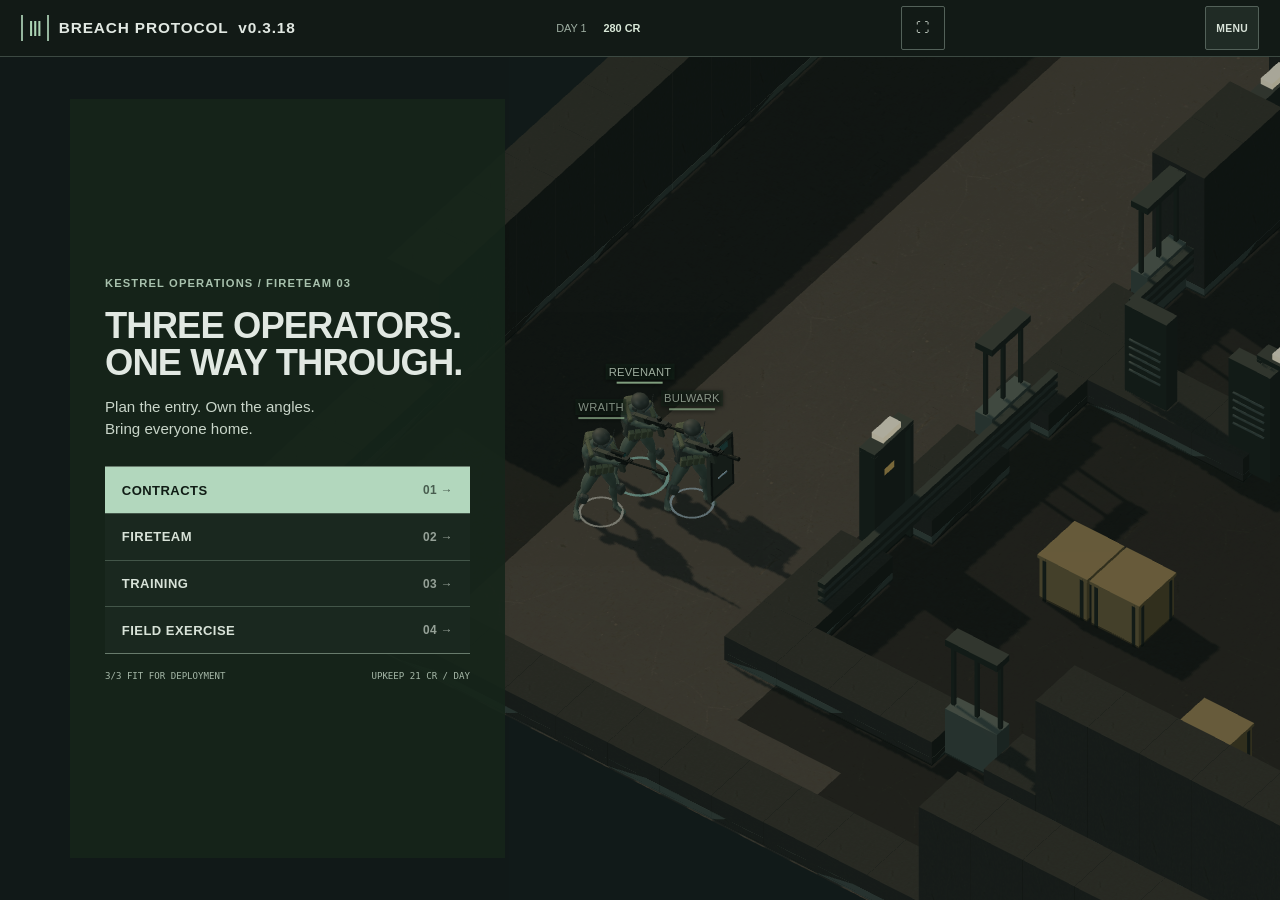
==== commit 39a9dae6: "Publish Readyroom preview 0.3.18" ====
--- a/preview-030/index.html
+++ b/preview-030/index.html
@@ -1,9 +1,9 @@
 <!doctype html>
 <html lang="en">
-<head><meta charset="UTF-8"><meta name="viewport" content="width=device-width,initial-scale=1,viewport-fit=cover"><meta name="theme-color" content="#111715"><meta name="description" content="BREACH PROTOCOL 0.3.17 — command Fireteam Argent through immediate tactical turns; active previous-rules saves remain playable."><title>BREACH PROTOCOL — EXPERIMENTAL 0.3.17</title>  <script type="module" crossorigin src="./assets/index-CIVEFZvY.js"></script>
+<head><meta charset="UTF-8"><meta name="viewport" content="width=device-width,initial-scale=1,viewport-fit=cover"><meta name="theme-color" content="#111715"><meta name="description" content="BREACH PROTOCOL 0.3.18 — command Fireteam Argent through immediate tactical turns; active previous-rules saves remain playable."><title>BREACH PROTOCOL — EXPERIMENTAL 0.3.18</title>  <script type="module" crossorigin src="./assets/index-OvVCzuX8.js"></script>
   <link rel="modulepreload" crossorigin href="./assets/validation-Cw_dvTsr.js">
-  <link rel="modulepreload" crossorigin href="./assets/three-DLab0ziT.js">
-  <link rel="stylesheet" crossorigin href="./assets/index-e7hsYViU.css">
-</head>
+  <link rel="modulepreload" crossorigin href="./assets/three-D-ZsD3iX.js">
+  <link rel="stylesheet" crossorigin href="./assets/index-DZrmrkvX.css">
+</head>
 <body><div id="app"></div></body>
 </html>
--- a/preview-030/assets/index-DZrmrkvX.css
+++ b/preview-030/assets/index-DZrmrkvX.css
@@ -0,0 +1 @@
+@font-face{font-family:Protocol;src:local("Bahnschrift");font-display:swap}:root{font-family:Protocol,Arial Narrow,Arial,sans-serif;color:#e1e8e2;background:#111916;font-synthesis:none;--paper:#d8e2d8;--muted:#9aaba0;--line:#3c4942;--teal:#8bd2ba;--text-scale:1;font-size:calc(14px * var(--text-scale));color-scheme:dark}*{box-sizing:border-box}body{margin:0}button,input,select{font:inherit}button,a,input,select,summary{-webkit-tap-highlight-color:transparent}button{min-height:44px;border:1px solid #536159;border-radius:2px;background:#202b25;color:var(--paper);padding:.65rem .85rem;cursor:pointer;font-weight:650;letter-spacing:.035em;touch-action:manipulation}button:hover{background:#334239;border-color:#a0b3a6}button:active{background:#42574a}button:disabled{color:#89958c;border-color:#354039;background:#1a221d;cursor:not-allowed}button:focus-visible,a:focus-visible,input:focus-visible,select:focus-visible,summary:focus-visible{outline:3px solid #a2dec8;outline-offset:3px}button.primary{background:#b2d7bd;color:#101c15;border-color:#c4e6cf}button.primary:hover{background:#d6eedc}button.danger{border-color:#ab7969;color:#f4c4b6;background:#36251f}button.active{border-color:#9dddca;color:#c1f4df;background:#293e33}button.wide{width:100%;margin-top:1rem}a{color:#acddc6}p{line-height:1.6;color:#b9c6bb}h1,h2,h3,p{margin-top:0}h1{font-size:2.5rem;line-height:1.06;letter-spacing:-.025em;margin-bottom:1.2rem;font-weight:600}h2{font-size:1.38rem;line-height:1.2;font-weight:550;margin-bottom:.5rem}h3{font-size:1.1rem;font-weight:600;margin-bottom:.5rem}small{font-size:.78rem}strong,b{font-weight:650}.muted{color:var(--muted);font-size:.9rem}.warning{color:#f0bfa7;border-left:2px solid #d68f6c;padding-left:.8rem}.eyebrow{font-size:.8rem;letter-spacing:.1em;color:#a8c1ad;font-weight:600;margin-bottom:1rem}.sr-only{position:absolute;width:1px;height:1px;padding:0;margin:-1px;overflow:hidden;clip:rect(0,0,0,0);white-space:nowrap;border:0}[hidden]{display:none!important}#app{height:100dvh;min-height:480px;display:grid;grid-template-rows:auto minmax(150px,1fr) auto;overflow:hidden;position:relative}#header{grid-row:1;z-index:5;display:flex;align-items:center;justify-content:space-between;gap:.5rem;min-height:57px;padding:0 1rem;background:#121a16;border-bottom:1px solid var(--line)}.wordmark{font-size:1.1rem;font-weight:700;letter-spacing:.055em;display:flex;align-items:center;gap:.7rem;white-space:nowrap}.mark{display:inline-grid;place-items:center;color:#acd4b4;font-size:1.5rem;line-height:1;border-left:2px solid #95b59d;border-right:2px solid #95b59d;width:28px;height:26px}.base-status{display:flex;gap:1.2rem;font-size:.78rem;color:#9fafa3}.base-status b{color:#d9e8d8}.menu-button{font-size:.74rem;min-height:36px;padding:.5rem .7rem}.mode-status{padding:.5rem .2rem;font-size:.74rem;background:transparent;border:0;color:#c5e6cf;min-height:44px;white-space:nowrap}.mode-status:disabled{border:0;background:transparent;color:#c5e6cf}.alarm{font-size:.67rem;color:#b1c8a9;letter-spacing:.07em}.alarm.hot{color:#f1a886}#stage{grid-row:2;position:relative;overflow:hidden;min-height:150px}#stage canvas{display:block;width:100%;height:100%;touch-action:none;outline-offset:-4px}#stage .loading{position:absolute;inset:0;display:grid;place-items:center;color:#afd4b9;font-size:.8rem;letter-spacing:.1em}#screen{position:absolute;z-index:3;inset:57px 0 0;overflow:auto;padding:2rem;overscroll-behavior:contain;scrollbar-color:#526a58 #141e16;background:#0e1711b3}.base-menu{max-width:480px;min-height:100%;display:flex;flex-direction:column;justify-content:flex-end;margin:0 auto;padding:1rem 0}.base-menu h1{font-size:3rem;line-height:1.03;margin-bottom:1rem;max-width:440px}.base-menu .intro{color:#c9d5c9;font-size:1.08rem;line-height:1.5;margin-bottom:1.8rem}.base-nav{display:grid;gap:1px;background:#435649;border-top:1px solid #687b6c;border-bottom:1px solid #687b6c}.base-nav button{display:flex;justify-content:space-between;align-items:center;border:0;border-radius:0;padding:1.1rem 1.2rem;background:#1a281f;text-align:left;font-size:.93rem}.base-nav button.primary{background:#b2d7bd}.base-nav button span{font-size:.85rem;opacity:.65}.base-footer{display:flex;justify-content:space-between;gap:1rem;flex-wrap:wrap;font-family:Consolas,monospace;font-size:.65rem;line-height:1.4;margin-top:1.1rem;color:#a7b9a9}.screen-sheet{max-width:880px;margin:0 auto;padding:1.7rem;background:#151f18;border:1px solid #3e4d40}.back{background:transparent;border:0;padding:0;min-height:44px;text-align:left;color:#a9c6b1;font-size:.8rem;margin:0 0 1rem}.contract-list{display:grid;gap:0;margin-top:2rem}.contract{display:grid;grid-template-columns:1fr 150px;gap:2rem;padding:1.6rem 0;border-top:1px solid var(--line)}.contract p{margin-bottom:0;max-width:560px}.contract .eyebrow{font-size:.75rem;display:block;margin-bottom:.55rem}.contract-bottom{display:flex;flex-direction:column;align-items:stretch;justify-content:space-between;gap:.75rem}.contract-bottom strong{font-size:2rem;text-align:right}.contract-bottom small{font-size:.8rem;color:var(--muted)}.facts{display:grid;grid-template-columns:1fr 1fr;gap:1.2rem;border-top:1px solid var(--line);border-bottom:1px solid var(--line);padding:1.2rem 0;margin:1.8rem 0}.facts div{display:flex;flex-direction:column;gap:.3rem}.facts dt{font-size:.8rem;color:var(--muted)}.facts dd{margin:0;font-size:1.3rem}fieldset{padding:1rem 0;border:0;border-top:1px solid var(--line);margin:1.4rem 0}legend{font-size:.9rem;font-weight:600;padding:0 .7rem 0 0}.mode-choice{display:grid;grid-template-columns:1fr 1fr;gap:1rem}.mode-choice label{padding:1rem;border:1px solid var(--line);display:flex;align-items:start;gap:.7rem;margin:0}.mode-choice label:has(input:checked){border-color:#a0c6ac;background:#25372a}.mode-choice label small{display:block;margin-top:.4rem;line-height:1.5;color:var(--muted)}input[type=radio],input[type=checkbox]{width:20px;height:20px;flex-shrink:0;accent-color:#a4d3b4;margin:0;cursor:pointer}.intel{margin-bottom:1.5rem}.brief-team{display:grid;grid-template-columns:repeat(3,minmax(0,1fr));gap:1rem;margin:1.5rem 0}.brief-team b,.brief-team span{display:block}.brief-team b{font-size:.82rem}.brief-team span{font-size:.78rem;margin:.4rem 0}.meter{display:block;height:3px;background:#3b4940;overflow:hidden;flex:1}.meter i{display:block;height:100%;background:#a7cba9}.roster{display:grid;grid-template-columns:repeat(3,minmax(0,1fr));gap:1.5rem;margin-top:2rem}.roster article{min-width:0;border-top:1px solid var(--line);padding-top:1.2rem}.roster-title{display:flex;align-items:start;gap:.8rem}.role-number{font-family:Consolas,monospace;font-size:2rem;color:#748b78;line-height:1}.roster h2{font-size:1.1rem}.roster-title p{font-size:.7rem}.stat-line{font-size:.8rem;display:flex;justify-content:space-between;gap:.5rem;padding:.6rem 0}.stat-line span{color:#96b39e;font-size:.7rem}label{display:block;color:#b7c9ba;font-size:.88rem;margin-bottom:1rem}select{display:block;max-width:100%;width:100%;min-height:44px;background:#202d24;border:1px solid #536759;border-radius:2px;color:#e1eadf;padding:.6rem .45rem;margin-top:.4rem}.inline-actions{display:flex;gap:.7rem;flex-wrap:wrap;margin:1.3rem 0}.inline-actions>button{flex:1}.section-title{margin-top:2.3rem}.bond-row{display:flex;align-items:center;justify-content:space-between;gap:1rem;border-top:1px solid var(--line);padding:1rem 0}.bond-row b{font-size:.82rem}.bond-row p{font-size:.78rem;margin:.45rem 0}.training-list{display:grid;grid-template-columns:repeat(3,minmax(0,1fr));gap:1.4rem;margin:2rem 0}.training-list article{border-top:1px solid var(--line);padding-top:1rem}.training-list h2{font-size:1.1rem}.training-list p{font-size:.8rem;min-height:3rem}.attribute{display:flex;align-items:center;gap:.5rem;padding:.4rem 0;font-size:.78rem}.attribute span:first-child{width:95px;flex-shrink:0}.attribute b{width:35px;text-align:right;font-size:.75rem}.training-list label{margin-top:1.2rem}.debrief-team{display:grid;grid-template-columns:repeat(3,minmax(0,1fr));gap:1rem;margin:2rem 0}.debrief-team h2{font-size:1.05rem}.debrief-team p{font-size:.75rem}.debrief-team strong{color:#aed4b8}#hud{grid-row:3;z-index:4;position:relative;background:#141e18;border-top:1px solid #6b8371;padding:.65rem .9rem max(.35rem,env(safe-area-inset-bottom));max-height:55dvh;overflow-y:auto;overscroll-behavior:contain}.operator-strip{display:grid;grid-template-columns:repeat(3,minmax(0,1fr));gap:.5rem}.operator{position:relative;min-width:0;padding:.6rem .65rem;border:1px solid #46544a;border-top:2px solid #46544a;border-radius:0;background:#1c2820;text-align:left;letter-spacing:0;min-height:75px}.operator.selected{border-color:#8fc5a1;background:#24392b}.operator.down{color:#d79f8f;border-color:#855f51}.operator-name{display:flex;align-items:center;gap:.35rem;font-size:.76rem;margin-bottom:.6rem}.operator-name i{font-family:Consolas,monospace;color:#839f8b;font-size:.65rem;font-style:normal}.operator-stats{display:flex;justify-content:space-between;font-family:Consolas,monospace;font-size:.68rem;margin-top:.5rem;font-weight:400}.operator-stats b{font-weight:400;color:#b5c7b8}.watch-state{position:absolute;right:.5rem;top:-.35rem;font-family:Consolas,monospace;font-size:.55rem;color:#c7efdb;background:#244936;padding:0 .2rem}.ap-line{display:flex;align-items:center;gap:.85rem;min-height:40px;color:#a2b4a7;font-family:Consolas,monospace;font-size:.68rem}.ap-line strong{font-size:1.4rem;color:#acd9bb}.ap-line strong small{font-size:.8rem}.ap-line button{min-height:40px;border:0;background:transparent;font-size:.68rem;padding:.35rem .25rem;color:#c2d5c5}.ap-line>small{margin-left:auto;font-size:.63rem}.actions{display:grid;grid-template-columns:repeat(6,minmax(0,1fr));gap:.45rem}.actions button{min-width:0;font-size:.76rem;min-height:44px;padding:.65rem .2rem;background:#253128;border:1px solid #576c5d}.actions button.active{background:#3b5141;border-color:#c5e4cf;color:#edfff1}.actions button:disabled{background:#1a231c;color:#86968a;border-color:#39483c}.order-preview{display:flex;align-items:center;justify-content:space-between;min-height:35px;font-size:.72rem;gap:.5rem;color:#b1c9b7;padding:.5rem 0;line-height:1.35}.order-preview button{min-height:32px;padding:.25rem .35rem;font-size:.63rem;border:0;background:transparent}.execute-row{display:flex;gap:.5rem}.execute-row button{flex:1;font-size:.83rem;letter-spacing:.06em;min-height:44px}.execute-row button.primary{background:#99c5a4;border-color:#b4d8be}.radio-line{border:0;min-height:33px;padding:.55rem 0 .2rem;font-family:Consolas,monospace;font-size:.68rem;line-height:1.3;width:100%;background:transparent;text-align:left;color:#a0bda9;display:flex;gap:.5rem;align-items:center;letter-spacing:0}.radio-line b{margin-left:auto;font-size:.9rem}.queue-line{display:flex;align-items:center;justify-content:space-between;gap:.5rem;font-size:.68rem;color:#a6bfae;margin-top:.3rem}.queue-line button{font-size:.62rem;min-height:30px;padding:.35rem}.view-tools{position:fixed;left:.75rem;top:67px;display:flex;gap:.35rem}.view-tools button{min-width:44px;min-height:40px;padding:.3rem .6rem;font-size:.8rem;background:#101d15e6;border-color:#647669}.contacts{display:flex;gap:.4rem;flex-wrap:wrap;margin-bottom:.6rem}.contacts button{padding:.35rem .55rem;min-height:36px;font-size:.67rem;color:#f0bea8;border-color:#926a57;background:#32241d}.contacts button b{margin-left:.6rem;color:#e0dec6}.world-labels{position:absolute;inset:0;pointer-events:none;overflow:hidden}.unit-label{position:absolute;top:0;left:0;min-width:50px;text-align:center;color:#def0dd;opacity:.8;filter:drop-shadow(0 1px 2px #000);font-size:9px;letter-spacing:.02em}.unit-label span{display:block;text-shadow:0 1px 3px #000;background:#16271ca0;padding:2px 3px}.unit-label i{height:2px;display:block;background:#384d3d;max-width:46px;margin:2px auto 0}.unit-label b{display:block;background:#b0d6ac;height:100%}.unit-label.selected{opacity:1}.unit-label.hostile{color:#ffd0b8}.unit-label.hostile b{background:#df9a75}#toast{position:absolute;z-index:20;top:7rem;left:50%;transform:translate(-50%);max-width:min(520px,calc(100% - 2rem));padding:.8rem 1rem;background:#d6e3d2;color:#1b2b20;border:1px solid #f0f5e9;font-size:.85rem;line-height:1.4;pointer-events:none;opacity:0;transition:opacity .15s}#toast.show{opacity:1}dialog{width:min(650px,calc(100% - 1.5rem));max-height:calc(100dvh - 2rem);padding:1.3rem 1.5rem;background:#19251c;color:var(--paper);border:1px solid #819582;border-radius:2px;overflow:auto}dialog::backdrop{background:#08110bbd}.dialog-heading{display:flex;align-items:center;justify-content:space-between;gap:1rem;border-bottom:1px solid #465c4b;margin-bottom:1.2rem;padding-bottom:.7rem}.dialog-heading h2{font-size:1.05rem;letter-spacing:.04em;margin:0}.dialog-heading button{min-width:44px;min-height:44px;font-size:1.5rem;background:transparent;border:0;padding:.3rem}.order-grid{display:grid;grid-template-columns:repeat(2,minmax(0,1fr));gap:.7rem;margin:1rem 0}.order-grid button{font-size:.85rem}.check{display:flex;gap:.7rem;align-items:center;min-height:44px;margin:.8rem 0}.check b{display:block;font-size:.9rem}.check small{display:block;margin-top:.3rem;color:var(--muted);line-height:1.5}.support-stepper{display:flex;align-items:center;gap:.7rem;border-top:1px solid var(--line);border-bottom:1px solid var(--line);padding:1rem 0}.support-stepper b{margin-right:auto}.support-stepper button{min-width:44px}.skill-list article{display:flex;align-items:center;justify-content:space-between;gap:1rem;padding:1rem 0;border-top:1px solid var(--line)}.skill-list h3{font-size:.96rem}.skill-list h3 small{color:#a4bea9;margin-left:.35rem}.skill-list p{font-size:.85rem;margin:0}.skill-list button{flex-shrink:0;font-size:.75rem}.radio-history{list-style:none;margin:0;padding:0;font-family:Consolas,monospace;font-size:.8rem}.radio-history li{padding:.5rem 0;border-bottom:1px solid #35483a;line-height:1.5;overflow-wrap:anywhere}.radio-history time{color:#8aab94;margin-right:.5rem}.manual h3{margin-top:1.4rem}.manual p{font-size:.92rem}.backup-row{display:flex;align-items:center;justify-content:space-between;gap:.7rem;font-size:.78rem;border-top:1px solid var(--line);padding:.7rem 0}.backup-row button{font-size:.7rem}details{margin-top:2rem;border-top:1px solid var(--line);padding-top:.5rem}summary{cursor:pointer;min-height:44px;padding:.65rem 0;color:#b3ceb8}@media(min-width:900px){#header{padding:0 1.5rem}.in-mission #hud{width:760px;justify-self:center;border:1px solid #62776a;border-bottom:0;padding:.8rem 1.2rem .5rem;max-height:45dvh}.in-mission #stage{grid-row:2/4;grid-column:1}.in-mission #hud{grid-row:3;grid-column:1;margin-top:450px}#screen:has(.base-menu){padding:3rem 5rem;background:#0e17114d}.base-menu{margin:0;max-width:435px;justify-content:center;background:#17251be8;padding:2.5rem}.base-menu h1{font-size:2.6rem}.view-tools{left:1.5rem;top:75px}}@media(max-width:600px){#header{padding:0 .65rem;gap:.4rem}.wordmark{font-size:.92rem;gap:.4rem}.brand-small{display:none}.mark{width:23px;font-size:1.25rem;height:22px}.base-status{gap:.6rem;font-size:.7rem}#screen{padding:1rem;background:#0e1711ba}.base-menu{justify-content:flex-end;max-width:440px}.base-menu h1{font-size:2.45rem}.base-menu .eyebrow{font-size:.67rem}.base-menu .intro{font-size:.94rem;margin-bottom:1.4rem}.base-nav button{padding:1rem}.base-footer{font-size:.59rem}.screen-sheet{padding:1.1rem .8rem;border:0;background:#16221beb}h1{font-size:2.05rem}.screen-sheet p{font-size:.94rem}.contract{display:block;padding:1.4rem 0}.contract-bottom{flex-direction:row;align-items:center;margin-top:1rem}.contract-bottom strong{font-size:1.6rem}.mode-choice{grid-template-columns:1fr;gap:.65rem}.mode-choice label{padding:.8rem}.mode-choice label small{font-size:.84rem}.roster,.training-list{grid-template-columns:1fr;gap:1.8rem}.roster article{display:grid;grid-template-columns:1fr 1fr;column-gap:1rem}.roster-title,.roster article>.meter,.stat-line,.roster .inline-actions{grid-column:1/-1}.roster .inline-actions{margin:.1rem 0}.roster-title h2{font-size:1.3rem}.bond-row{align-items:start;flex-direction:column;gap:.5rem}.bond-row button{width:100%}.training-list p{min-height:0}.debrief-team{grid-template-columns:1fr;gap:1.2rem}.debrief-team article{border-top:1px solid var(--line);padding-top:1rem}.brief-team{gap:.7rem}.brief-team b{font-size:.72rem}.brief-team span{font-size:.7rem}#hud{padding:.5rem .65rem max(.2rem,env(safe-area-inset-bottom));max-height:55dvh}.actions{grid-template-columns:repeat(3,minmax(0,1fr));gap:.35rem}.actions button{font-size:.77rem}.operator{padding:.5rem .45rem;min-height:68px}.operator-name{font-size:.7rem;gap:.25rem;margin-bottom:.5rem}.operator-name i{display:none}.operator-stats{font-size:.65rem}.ap-line{gap:.75rem;min-height:36px}.ap-line strong{font-size:1.25rem}.ap-line>small{display:none}.order-preview{font-size:.72rem;min-height:33px}.radio-line{font-size:.62rem}.view-tools{top:64px;left:.65rem}.view-tools button{min-height:38px;font-size:.7rem;min-width:38px}.order-grid{gap:.5rem}.order-grid button{font-size:.75rem}.skill-list article{gap:.7rem}.skill-list button{font-size:.7rem;padding:.5rem}.skill-list p{font-size:.82rem}dialog{padding:1rem}.facts{gap:1rem}.facts dd{font-size:1.1rem}}@media(max-height:700px)and (max-width:600px){#hud{max-height:56dvh}.operator{min-height:60px}.operator-name{margin-bottom:.3rem}.operator-stats{margin-top:.3rem}.ap-line{min-height:33px}.actions button{min-height:40px}.order-preview{min-height:28px;font-size:.65rem}.execute-row button{min-height:42px}.radio-line{min-height:28px}.base-menu h1{font-size:2rem}.base-menu .intro{margin-bottom:1rem}}@media(prefers-reduced-motion:reduce){*{scroll-behavior:auto!important;transition:none!important}}#portrait-gate{position:fixed;inset:0;z-index:1000;display:grid;place-items:center;padding:max(1rem,env(safe-area-inset-top)) max(1rem,env(safe-area-inset-right)) max(1rem,env(safe-area-inset-bottom)) max(1rem,env(safe-area-inset-left));background:#111916;color:#e1e8e2;text-align:center}#portrait-gate[hidden]{display:none!important}.portrait-gate-copy{width:min(100%,25rem);border-left:2px solid #a8d6b6;padding:1rem 1.25rem;text-align:left}.portrait-gate-title{margin-bottom:.45rem;color:#eef7ee;font-size:1.45rem;line-height:1.2}.portrait-gate-copy p:last-child{margin-bottom:0;color:#b9c6bb}.portrait-gate-actions{display:flex;flex-wrap:wrap;gap:.6rem;margin-top:1.25rem}.portrait-gate-actions button{flex:1 1 11rem;min-height:48px}.portrait-gate-primary{background:#b2d7bd;color:#101c15;border-color:#c4e6cf}.portrait-gate-secondary{background:transparent}.fullscreen-button{flex:0 0 auto;min-width:44px;min-height:44px;padding:.35rem .5rem;font-size:.95rem;line-height:1;background:transparent}.fullscreen-button:hover{background:#334239}#app:fullscreen{width:100%;height:100dvh;min-height:0}#app:fullscreen #header{padding-top:env(safe-area-inset-top);padding-bottom:env(safe-area-inset-bottom)}.in-mission #hud{padding:.42rem .55rem max(.2rem,env(safe-area-inset-bottom));max-height:50dvh}.operator-strip{gap:.32rem}.operator{min-height:56px;padding:.42rem .45rem}.operator-name{margin-bottom:.32rem}.operator-stats{margin-top:.32rem}.ap-line{min-height:32px;gap:.55rem}.ap-line strong{font-size:1.1rem}.actions{grid-template-columns:repeat(6,minmax(44px,1fr));gap:4px;overflow-x:hidden}.actions button{min-height:52px;padding:4px 1px 3px;display:grid;grid-template-rows:24px auto;place-items:center;align-content:center;gap:1px;font-size:clamp(.48rem,2.25vw,.66rem);line-height:1.05;letter-spacing:.015em}.actions button span{overflow-wrap:anywhere;text-align:center}.action-icon{width:21px;height:21px;stroke-width:1.8}.contacts{margin-bottom:.35rem;gap:.28rem}.contact{display:inline-flex;align-items:center;min-height:36px;padding:.28rem .42rem;border:1px solid #72624f;color:#f0bea8;background:#32241d;font-size:.63rem;line-height:1.18}.contact b{margin-left:.35rem;color:#e0dec6}.contact.marker{border-style:dashed;color:#c3d4d8;background:#1d2a2d}.contact.last-known{color:#d8c39e;background:#2b2820}.contact.blocked{color:#f0c1a8}.action-help{min-height:34px;padding:.35rem 0}.action-help button{min-height:36px}.queue-line{display:none}@media(max-width:600px){.actions{grid-template-columns:repeat(6,minmax(44px,1fr))}.actions button{font-size:clamp(.46rem,2.15vw,.62rem)}.operator{min-height:56px}.ap-line{min-height:32px}}@media(max-height:700px)and (max-width:600px){.actions button{min-height:44px}.operator{min-height:52px}}#screen{top:var(--header-height,57px)}.view-tools{top:calc(var(--header-height,57px) + 8px)}.operator-name{overflow-wrap:anywhere}.radio-line{font-size:.76rem;min-height:44px}.contacts button,.view-tools button,.menu-button{min-height:44px}.view-tools button{min-width:44px}@media(max-width:600px){html[data-large-text=true] #header{flex-wrap:wrap;padding-top:.3rem;padding-bottom:.3rem}html[data-large-text=true] .wordmark{flex:1 1 40%}html[data-large-text=true] .operator-name{font-size:.6rem}html[data-large-text=true] .ap-line{flex-wrap:wrap;gap:.3rem .6rem}html[data-large-text=true] .brief-team,html[data-large-text=true] .facts,html[data-large-text=true] .order-grid{grid-template-columns:1fr}.operator-stats{font-size:.72rem}}.actions button{min-height:56px;grid-template-rows:23px minmax(18px,auto);font-size:.8rem;line-height:1.1;overflow:hidden}.actions button[aria-disabled=true]{background:#1a231c;color:#a9b7ad;border-color:#536257;cursor:not-allowed}.actions button[aria-disabled=true]:focus-visible{outline-color:#d8d0a5}.action-help{min-height:44px;font-size:.8rem}.action-help button{min-width:44px;min-height:44px;font-size:.8rem}.contact{min-height:44px;font-size:.75rem}.unit-label{font-size:.8rem}.contacts button{min-height:44px}.operator,.actions button,.action-help button,.contacts button{touch-action:manipulation}@media(max-height:700px)and (max-width:600px){.actions button{min-height:52px}.action-help{min-height:44px}.operator{min-height:52px}}@media(max-width:600px){html[data-large-text=true] .actions button{min-height:72px;font-size:.8rem;grid-template-rows:24px minmax(34px,auto)}html[data-large-text=true] .action-help{font-size:.8rem}}.action-pager{display:grid;grid-template-columns:44px minmax(0,1fr) 44px;gap:4px;align-items:stretch;max-width:100%;overflow:hidden}.action-page{display:grid;grid-template-columns:repeat(var(--action-page-size),minmax(44px,1fr));gap:4px;min-width:0}.action-pager button{touch-action:manipulation}.action-page-arrow{width:44px;min-width:44px;min-height:56px;padding:0;display:grid;place-items:center;font-size:1.8rem;line-height:1;background:#1d2821;border-color:#576c5d}.action-page-arrow:disabled{color:#5d6961;background:#161e19;border-color:#303b33}.action-slot{min-width:44px;min-height:56px;padding:4px 1px 3px;display:grid;grid-template-rows:23px minmax(18px,auto);place-items:center;align-content:center;gap:1px;font-size:.8rem;line-height:1.1;letter-spacing:.015em;background:#253128;border:1px solid #576c5d;overflow:visible}.action-slot span{min-width:0;max-width:100%;overflow-wrap:anywhere;text-align:center}.action-slot.active{background:#3b5141;border-color:#c5e4cf;color:#edfff1}.action-slot:disabled,.action-slot[aria-disabled=true]{background:#1a231c;color:#a9b7ad;border-color:#536257}.action-slot[aria-disabled=true]{cursor:pointer}.action-slot[aria-disabled=true]:focus-visible{outline-color:#d8d0a5}.action-page-status{min-height:18px;display:flex;align-items:center;justify-content:center;color:#899d8f;font-family:Consolas,monospace;font-size:.68rem;line-height:1.2;padding-top:3px}.action-help>span{min-width:0;overflow-wrap:anywhere}@media(max-width:600px){.in-mission #hud{padding-left:6px;padding-right:6px}.action-slot{font-size:clamp(10px,2.6vw,.74rem)}html[data-large-text=true] .action-slot{min-height:76px;font-size:.78rem;grid-template-rows:24px minmax(38px,auto)}html[data-large-text=true] .action-page-arrow{min-height:76px}.action-help{align-items:flex-start}html[data-large-text=true] .action-help{display:grid;grid-template-columns:minmax(0,1fr);gap:.35rem}html[data-large-text=true] .action-help button{width:100%}}@media(max-height:700px)and (max-width:600px){.action-slot,.action-page-arrow{min-height:52px}}html[data-large-text=true] .action-help{display:grid;grid-template-columns:minmax(0,1fr);gap:.35rem}html[data-large-text=true] .action-help button{width:100%}.sim-command-hud{box-sizing:border-box;width:100%;max-width:760px;min-width:0;overflow-x:hidden;padding:8px;background:#141e18;border-top:1px solid #6b8371;color:#e1eadf;font-family:Consolas,Courier New,monospace}.sim-command-hud *{box-sizing:border-box}.sim-command-hud button{min-width:44px;min-height:44px;border:1px solid #576c5d;border-radius:2px;background:#253128;color:#e1eadf;font:inherit;cursor:pointer}.sim-command-hud button:focus-visible{outline:2px solid #d8d0a5;outline-offset:2px}.sim-command-hud button[aria-disabled=true],.sim-command-hud button:disabled{color:#9aa89e;background:#1a231c;border-color:#4b594f;cursor:not-allowed}.sim-operators{display:grid;grid-template-columns:repeat(3,minmax(0,1fr));gap:4px}.sim-operator{display:grid;grid-template-columns:minmax(0,1fr) auto;grid-template-rows:auto auto;gap:3px 6px;padding:6px;overflow:hidden;text-align:left;letter-spacing:0}.sim-operator strong,.sim-operator span,.sim-operator b{min-width:0;overflow-wrap:anywhere}.sim-operator strong{font-size:.78rem}.sim-operator span{grid-row:2;grid-column:1/-1;color:#aebfb2;font-size:.64rem;line-height:1.3}.sim-operator b{font-size:.62rem;color:#bacbbc}.sim-operator.selected{background:#293d30;border-color:#a5cbae}.sim-operator.ready{border-top-color:#d1c277}.sim-action-pager{display:grid;grid-template-columns:44px minmax(0,1fr) 44px;gap:4px;margin-top:6px;min-width:0}.sim-action-page{display:grid;grid-template-columns:repeat(var(--sim-action-count),minmax(44px,1fr));gap:4px;min-width:0}.sim-action{display:grid;grid-template-rows:22px auto;place-items:center;align-content:center;gap:2px;padding:4px 1px;font-size:.7rem;line-height:1.05;overflow:hidden}.sim-action span{max-width:100%;overflow-wrap:anywhere;text-align:center}.sim-action.active{background:#3b5141;border-color:#c5e4cf}.sim-action .action-icon{width:20px;height:20px}.sim-page-arrow{padding:0;font-size:1.7rem}.sim-page-status{min-height:18px;padding-top:3px;text-align:center;color:#91a394;font-size:.65rem}.sim-target-strip{display:flex;gap:4px;max-width:100%;overflow-x:auto;overscroll-behavior-x:contain;padding:4px 0;scrollbar-width:thin}.sim-target{display:grid;flex:0 0 auto;min-height:44px;padding:4px 8px;border:1px solid #725d4e;background:#31241e;color:#efc4ad;font-size:.67rem;line-height:1.25}.sim-target b{color:#dfdec9;font-weight:400}.sim-target.reported{border-style:dashed;background:#202b2b;color:#b9cac6}.sim-target.door{background:#262920;color:#d8c99d}.sim-command-status{display:flex;align-items:center;justify-content:space-between;gap:6px;min-height:44px;color:#b8cbbd;font-size:.72rem;line-height:1.3}.sim-command-status span{min-width:0;overflow-wrap:anywhere}.sim-confirm{flex:0 0 auto;background:#4a604d!important;border-color:#b8d1bd!important}.sim-execute-row{display:grid;grid-template-columns:repeat(3,minmax(0,1fr));gap:4px}.sim-execute-row{grid-template-columns:repeat(2,minmax(0,1fr));margin-top:4px}.sim-execute-row:has(>button:only-child){grid-template-columns:1fr}.sim-execute-row .primary{background:#a9c9ae;color:#142018;border-color:#d7e5d9;font-weight:700}.sim-live{min-height:18px;padding-top:4px;color:#c8bfa1;font-size:.67rem}.sim-command-hud button,.sim-target{touch-action:manipulation}@media(max-width:430px){.sim-command-hud{padding:6px}.sim-operator{padding:4px}.sim-operator strong{font-size:.68rem}.sim-operator span{font-size:.57rem}.sim-action{font-size:clamp(.58rem,2.5vw,.7rem)}.sim-target-strip{overflow-x:auto}.sim-direction-strip{grid-template-columns:repeat(4,minmax(44px,1fr))}}html[data-large-text=true] .sim-command-hud{font-size:200%}html[data-large-text=true] .sim-operator span,html[data-large-text=true] .sim-operator b{font-size:.55em}html[data-large-text=true] .sim-action-page{grid-template-columns:repeat(2,minmax(44px,1fr))}html[data-large-text=true] .sim-action-pager{align-items:stretch}html[data-large-text=true] .sim-action{font-size:.55em;min-height:64px}html[data-large-text=true] .sim-target-strip{flex-wrap:wrap;overflow-x:hidden}@media(prefers-reduced-motion:reduce){.sim-command-hud *{scroll-behavior:auto!important;transition:none!important;animation:none!important}}@media(max-height:479px){#app.in-mission{min-height:0;grid-template-rows:auto minmax(120px,1fr) minmax(0,calc(100dvh - var(--header-height,57px) - 120px))}#app.in-mission #stage{min-height:120px}#app.in-mission #hud{min-height:0;max-height:none;overflow-y:auto;overscroll-behavior:contain}}.wordmark{min-width:0}.wordmark>span:not(.mark){min-width:0}.build-version{flex:0 0 auto}@media(max-width:430px){#header{gap:.25rem;padding:0 .5rem}.wordmark{gap:.35rem;font-size:.82rem}.build-version{font-size:.58rem}.base-status{min-width:0;flex:0 1 auto;gap:.35rem;font-size:.58rem}.mode-status{max-width:100px;overflow:hidden;text-overflow:ellipsis;font-size:.62rem}.alarm{display:none}.menu-button{flex:0 0 auto;padding:.5rem .55rem}}#app:has(.management-screen){min-height:0;height:100dvh;grid-template-rows:auto minmax(0,1fr) 0}#stage.management-active>canvas:not(.management-canvas),#stage.management-active>.world-labels{display:none}.management-canvas{position:absolute;left:0;top:0;width:100%;height:100%;display:block;pointer-events:none}#screen.management-screen{inset:var(--header-height,57px) 0 0;padding:0;background:transparent;overflow:hidden;pointer-events:none}.management-shell{position:relative;display:grid;grid-template-columns:minmax(380px,420px) minmax(0,1fr);height:100%;min-height:100%;pointer-events:none}.management-rail{grid-column:1;position:relative;z-index:2;display:flex;flex-direction:column;gap:0;min-height:100%;overflow:auto;padding:1.35rem 1.5rem 1.15rem;background:#0a140ff2;border-right:1px solid #415347;pointer-events:auto;scrollbar-color:#526a58 #101a14}.management-topline{display:flex;align-items:center;justify-content:space-between;gap:1rem;color:#a8cdb3;font-size:.78rem;letter-spacing:.1em;font-weight:650;margin-bottom:1.2rem}.management-menu{min-height:44px;font-size:.72rem;padding:.5rem .7rem;background:transparent}.management-screen h1{font-size:2.35rem;line-height:1.05;margin-bottom:.9rem;color:#eef4ed}.management-objective{max-width:34rem;margin-bottom:1.25rem;color:#c4d1c7}.management-facts,.management-context{display:grid;grid-template-columns:1fr 1fr;gap:.8rem 1rem;margin:0;padding:.95rem 0;border-top:1px solid var(--line);border-bottom:1px solid var(--line)}.management-facts{margin-bottom:.9rem}.management-context{border-top:0;padding-top:0;margin-bottom:1.1rem}.management-facts div,.management-context div{display:flex;flex-direction:column;gap:.28rem;min-width:0}.management-facts dt,.management-context dt{font-size:.72rem;color:#9fb1a3}.management-facts dd,.management-context dd{margin:0;color:#e1eae0;overflow-wrap:anywhere}.management-facts dd{font-size:1rem}.management-context dd{font:.67rem Consolas,monospace;color:#c1d3c4}.management-mode{margin:.1rem 0 .9rem;padding:0;border:0}.management-mode legend{font-size:.8rem;padding:0;margin-bottom:.55rem;color:#b7cbb9}.management-mode label{display:flex;gap:.6rem;align-items:flex-start;margin:0;padding:.6rem 0;border-top:1px solid #344339}.management-mode label:has(input:checked){color:#eff7ef}.management-mode label span{display:block;min-width:0}.management-mode label b{display:block;font-size:.76rem}.management-mode label small{display:block;margin-top:.2rem;color:#99ada0;line-height:1.4}.management-mode input{width:20px;height:20px;flex:0 0 20px;margin:0;accent-color:#a4d3b4}.management-intel{padding:.7rem 0;border-top:1px solid var(--line);border-bottom:1px solid var(--line);margin-bottom:.9rem}.management-intel strong{font-size:.77rem;color:#d5e2c8}.management-intel p{font-size:.76rem;line-height:1.45;margin:.4rem 0 0;color:#afc1b2}.management-operators{display:grid;gap:0;border-top:1px solid var(--line);margin-bottom:.9rem}.management-operator-row{display:flex;align-items:center;justify-content:space-between;gap:.75rem;width:100%;min-height:54px;padding:.55rem 0;border:0;border-bottom:1px solid var(--line);border-radius:0;background:transparent;text-align:left}.management-operator-row:hover{background:#18281d}.management-operator-row.selected{padding-left:.6rem;border-left:3px solid #a8d6b6;background:#203429}.management-operator-row span:first-child{display:flex;flex-direction:column;gap:.28rem;min-width:0}.management-operator-row b{font-size:.82rem}.management-operator-row small{font-size:.66rem;color:#a8bdab;overflow-wrap:anywhere}.management-health{width:108px;flex:0 0 108px;text-align:right;font:.66rem Consolas,monospace;color:#cad8ca}.management-meter{display:block;height:3px;margin-top:.35rem;background:#34453a;overflow:hidden}.management-meter i{display:block;height:100%;background:#a6cfab}.management-selection{border-left:2px solid #82b89a;padding:.65rem .8rem;margin-bottom:.85rem}.management-selection p{margin:0;color:#c4d3c5;font-size:.78rem;line-height:1.45}.management-selection p+p{color:#9fb4a3;font-size:.7rem}.management-wide{width:100%;min-height:52px;margin-top:.2rem}.management-back{order:10;background:transparent;border:0;border-top:1px solid var(--line);border-radius:0;padding:1rem 0 .25rem;margin-top:.9rem;color:#a9c6b1;text-align:left}.management-back-top{order:-1;background:transparent;border:0;padding:0;min-height:44px;margin:-.1rem 0 1rem;color:#a9c6b1;text-align:left}.management-secondary{background:transparent}.management-operator-tabs{display:grid;grid-template-columns:repeat(3,minmax(0,1fr));border:1px solid #495c4d;margin-bottom:1.2rem}.management-operator-tabs button{min-width:0;min-height:48px;padding:.5rem .25rem;border:0;border-right:1px solid #495c4d;border-radius:0;background:transparent;font-size:.72rem;overflow-wrap:anywhere}.management-operator-tabs button:last-child{border-right:0}.management-operator-tabs button.selected{background:#b6d9bf;color:#142218}.management-role{margin:-.55rem 0 1.1rem;color:#a9c8b0;font-size:.8rem;letter-spacing:.08em}.management-slot-list{display:grid;gap:.65rem;margin-bottom:1.3rem}.management-slot{display:grid;grid-template-columns:1fr auto;gap:.25rem .8rem;align-items:center;border-top:1px solid #46584a;border-bottom:1px solid #46584a;padding:.85rem .8rem}.management-slot span{grid-column:1;font-size:.7rem;color:#a4baa8}.management-slot strong{grid-column:1;font-size:1.25rem}.management-slot em{grid-column:2;grid-row:1/3;text-align:right;font-style:normal;color:#8fa494;font-size:.68rem;max-width:110px;line-height:1.35}.management-gear-slot{background:#15231a}.management-candidates{border-top:1px solid var(--line);padding-top:1rem}.management-candidates h2{font-size:1.05rem;margin-bottom:.35rem}.management-candidates p{font-size:.78rem;margin-bottom:.8rem}.management-candidate{display:flex;align-items:center;justify-content:space-between;width:100%;min-height:48px;margin-bottom:.45rem;border-radius:0;text-align:left;background:transparent}.management-candidate.selected{border-color:#b0d9ba;background:#263b2d;color:#eff9ef}.management-inspection{border-top:1px solid var(--line);margin-top:.65rem;padding-top:.85rem;color:#a9bda9;font-size:.74rem;line-height:1.4}.management-inspection [data-management-status]{display:block;min-height:24px}.management-base-note{font-size:.78rem;color:#a9bdaa;border-left:2px solid #a8c6ae;padding-left:.7rem}.management-arrow{color:#9fc8a8}.management-compare-table{width:100%;border-collapse:collapse;margin:1.2rem 0 .85rem;font-size:.8rem}.management-compare-table caption{position:absolute;width:1px;height:1px;overflow:hidden;clip:rect(0,0,0,0)}.management-compare-table th,.management-compare-table td{border:1px solid #4a5e4e;padding:.7rem .45rem;text-align:center}.management-compare-table thead th{color:#a9c9b1;font-size:.65rem;line-height:1.45}.management-compare-table thead th b{display:block;color:#eef7ee;font-size:.82rem;margin-top:.25rem}.management-compare-table tbody th{text-align:left;color:#d3dfd3;font-size:.75rem}.management-compare-table td{font-size:1.05rem;color:#eef6ed}.management-gear-line{margin:1rem 0 1.35rem;color:#aabfaa;font-size:.78rem}.management-gear-line b{color:#dce9db}.management-compare-actions{display:grid;grid-template-columns:1fr 1fr;gap:.65rem;margin-top:auto;padding-top:1rem}.management-compare-actions button{min-height:52px}.management-scene-status{position:absolute;z-index:3;left:calc(var(--management-scene-left, 0px) + 1rem);bottom:1rem;max-width:260px;margin:0;padding:.45rem .6rem;background:#0c1711e0;border-left:2px solid #d19b7f;color:#efc3ae;font:.66rem Consolas,monospace;line-height:1.35;pointer-events:none}@media(max-width:899px)and (min-width:601px){.management-shell{grid-template-columns:minmax(300px,42%) minmax(0,58%)}.management-rail{padding:1rem}.management-screen h1{font-size:1.65rem}.management-facts,.management-context{gap:.55rem}.management-facts dd{font-size:.85rem}.management-compare-table{font-size:.7rem}.management-compare-table th,.management-compare-table td{padding:.45rem .25rem}}@media(max-width:600px){#screen.management-screen{overflow:auto}.management-shell{display:block;height:auto;min-height:100%;padding-top:190px;pointer-events:none}.management-rail{min-height:calc(100dvh - var(--header-height,57px) - 190px);padding:.95rem .8rem calc(1rem + env(safe-area-inset-bottom));border-right:0;border-top:1px solid #46584a;pointer-events:auto}.management-screen h1{font-size:2rem}.management-scene-status{left:.7rem;top:calc(190px - 2.6rem);bottom:auto;max-width:calc(100% - 1.4rem)}.management-facts{gap:.6rem}.management-facts dd{font-size:.92rem}.management-context dd{font-size:.62rem}.management-operator-row{min-height:58px}.management-health{width:94px;flex-basis:94px}.management-compare-actions{position:sticky;bottom:0;background:#0a140ffa;margin:0 -.8rem;padding:.75rem .8rem calc(.75rem + env(safe-area-inset-bottom));z-index:4}.management-compare-table{margin-top:1rem}.management-compare-table th,.management-compare-table td{padding:.65rem .3rem}.management-compare-table thead th{font-size:.6rem}.management-slot em{max-width:92px}.management-back{margin-top:.7rem}}@media(max-height:479px)and (min-width:601px){#screen.management-screen{overflow:hidden}.management-shell{grid-template-columns:42% 58%}.management-rail{padding:.65rem .8rem 3.6rem;overflow:auto}.management-screen h1{font-size:1.55rem;margin-bottom:.5rem}.management-topline{margin-bottom:.55rem}.management-objective{font-size:.76rem;line-height:1.35;margin-bottom:.55rem}.management-facts,.management-context{padding:.5rem 0;gap:.35rem}.management-facts,.management-mode{margin-bottom:.45rem}.management-intel{margin-bottom:.45rem;padding:.4rem 0}.management-operators{margin-bottom:.45rem}.management-selection{padding:.45rem .6rem;margin-bottom:.45rem}.management-wide{min-height:46px}.management-slot-list{margin-bottom:.6rem}.management-slot{padding:.5rem}.management-candidates{padding-top:.55rem}.management-candidate{min-height:44px;margin-bottom:.25rem}.management-compare .management-topline{display:none}.management-compare .management-back-top{margin-top:-.15rem;margin-bottom:.25rem}.management-compare h1{font-size:1.4rem;margin-bottom:.25rem}.management-compare .management-base-note{font-size:.68rem;margin-bottom:.25rem}.management-compare-table{margin:.35rem 0}.management-compare-table th,.management-compare-table td{padding:.2rem .25rem}.management-compare-table thead th{font-size:.58rem}.management-compare-table thead th b{font-size:.72rem;margin-top:.1rem}.management-compare-table tbody th,.management-compare-table td{font-size:.78rem}.management-gear-line{margin:.35rem 0;font-size:.7rem}.management-compare-actions{position:absolute;left:0;right:0;bottom:0;background:#0a140ffa;margin:0;padding:.45rem .8rem;z-index:4}.management-compare-actions button{min-height:46px}.management-scene-status{left:.6rem;bottom:.6rem}.management-scene-status[data-status=ready]{display:none}}@media(prefers-reduced-motion:reduce){.management-screen *{scroll-behavior:auto!important;transition:none!important}}.management-screen{--management-ink:#eaf2ec;--management-muted:#9eb3a9;--management-line:rgba(117,214,204,.33);--management-teal:#7be7de;--management-amber:#f2bd54;color:var(--management-ink);font-family:Protocol,Arial Narrow,Arial,sans-serif}.management-screen button{color:var(--management-ink);background:#071718c7;border-color:var(--management-line);border-radius:2px;letter-spacing:.06em}.management-screen button:hover{background:#0d3131e6;border-color:var(--management-teal)}.management-screen button.primary{color:#101a17;background:var(--management-amber);border-color:#ffd877;font-weight:750}.management-screen button.primary:hover{background:#ffd979}.management-screen .management-topline{color:var(--management-teal);border-bottom:1px solid var(--management-line);padding-bottom:.6rem;margin-bottom:.9rem;letter-spacing:.12em}.management-location{color:#c0cbc1;font:.66rem Consolas,monospace;letter-spacing:.04em}.management-shell.management-briefing{grid-template-columns:minmax(420px,470px) minmax(0,1fr)}.management-shell.management-briefing .management-rail{background:linear-gradient(90deg,#050f11fa,#050f11e6);border-right:1px solid var(--management-line)}.management-contract-title h1{font-size:clamp(1.7rem,2.4vw,2.65rem);margin-bottom:.28rem;letter-spacing:.01em}.management-contract-title p{margin:0 0 .9rem;color:var(--management-muted);font:.68rem Consolas,monospace;letter-spacing:.06em}.management-objective{font-size:.88rem;line-height:1.48;margin-bottom:1rem;color:#d5e1d7}.management-briefing-facts{display:grid;grid-template-columns:minmax(0,1.35fr) minmax(130px,.85fr);gap:1rem;margin-bottom:.8rem}.management-facts{border-top:1px solid var(--management-line);border-bottom:1px solid var(--management-line);padding:.68rem 0;margin:0;gap:.58rem .8rem}.management-facts dt,.management-alarm dt{font-size:.62rem;color:var(--management-muted);letter-spacing:.06em}.management-facts dd{font-size:.9rem;color:#f0f5ef}.management-alarm{border-left:2px solid var(--management-amber);padding-left:.7rem;margin:0;display:grid;align-content:center;gap:.55rem}.management-alarm div{display:grid;gap:.2rem}.management-alarm dd{margin:0;font-size:.69rem;line-height:1.25;color:#f1dbac}.management-mode{border-top:1px solid var(--management-line);margin:.6rem 0 .7rem;padding-top:.55rem}.management-mode legend{color:#c5d3c7;font-size:.7rem;letter-spacing:.08em;text-transform:uppercase}.management-mode label{padding:.36rem 0;border-top:1px solid rgba(117,214,204,.16);margin:0;color:#bccbc0}.management-mode label b{font-size:.68rem}.management-mode label small{font-size:.65rem;line-height:1.25;color:#879e93}.management-mode label:has(input:checked){color:#f2f8ef}.management-mode input{accent-color:var(--management-teal)}.management-intel{border-top:1px solid var(--management-line);border-bottom:1px solid var(--management-line);padding:.62rem 0;margin-bottom:.68rem}.management-intel strong{color:var(--management-teal);font-size:.67rem;letter-spacing:.07em}.management-intel p{margin:.3rem 0 0;color:#aebfb5;font-size:.68rem;line-height:1.35}.intel-prompt{display:flex;align-items:center;justify-content:space-between;gap:.75rem}.intel-prompt span{display:grid;gap:.18rem}.intel-prompt small{color:#aebfb5;font-size:.67rem}.intel-prompt button{width:auto;min-height:44px;margin:0;white-space:nowrap}.management-squad-heading{display:flex;justify-content:space-between;align-items:center;color:var(--management-teal);font:.67rem Consolas,monospace;letter-spacing:.08em;margin-bottom:.2rem}.management-squad-heading span+span{color:#c7d6c9}.management-operators{border-top:1px solid var(--management-line);margin-bottom:.6rem}.management-operator-row{display:grid;grid-template-columns:52px minmax(0,1fr) 95px;align-items:center;gap:.6rem;min-height:60px;padding:.36rem 0;border-bottom:1px solid rgba(117,214,204,.2);background:transparent}.management-operator-row.selected{padding-left:.45rem;border-left:2px solid var(--management-teal);background:#16444357}.management-operator-copy{display:flex!important;flex-direction:column;gap:.14rem;min-width:0}.management-operator-copy b{font-size:.78rem}.management-operator-copy small{font-size:.62rem;color:#9eb3a9}.management-health{width:auto;flex-basis:auto;font-size:.62rem;color:#cbd9cc}.management-meter{height:2px;background:#263d39}.management-meter i{background:var(--management-teal)}.management-selection{border-left:2px solid var(--management-teal);padding:.45rem .6rem;margin-bottom:.55rem;background:#071c1d73;display:flex;align-items:center;gap:.75rem}.management-selection p{font-size:.68rem;line-height:1.3}.management-selection p+p{font:.62rem Consolas,monospace;margin-right:auto}.management-selection button{width:auto;min-height:44px;margin:0;white-space:nowrap}.management-deploy{display:grid;grid-template-columns:1fr 150px;gap:.8rem;align-items:center;border-top:1px solid var(--management-line);padding-top:.62rem}.management-deploy-label{display:block;color:#a5b9ad;font:.6rem Consolas,monospace;letter-spacing:.08em}.management-deploy strong{display:block;color:#f4f6e9;font-size:.72rem;letter-spacing:.05em;margin-top:.22rem}.management-deploy button{margin:0}.management-screen .warning{font-size:.68rem;line-height:1.35;margin:.42rem 0 0;border-left-color:var(--management-amber);color:#f0d6a0}.management-back{border-top-color:#75d6cc33;font-size:.64rem;color:#a8c8c1;margin-top:auto}.management-shell.management-equipment,.management-shell.management-compare{display:block;height:100%;min-height:100%;padding:0;background:transparent}.management-shell.management-equipment .management-rail,.management-shell.management-compare .management-rail{display:block;height:100%;min-height:100%;padding:0;overflow:hidden;background:transparent;border:0}.management-equipment-grid{display:grid;grid-template-columns:minmax(230px,270px) minmax(0,1fr) minmax(420px,500px);gap:0;height:100%;min-height:100%;pointer-events:none}.management-roster{grid-column:1;z-index:2;min-height:100%;padding:1.2rem .8rem;background:#051113eb;border-right:1px solid var(--management-line);pointer-events:auto}.management-roster .management-topline{font-size:.66rem;margin-bottom:.8rem}.management-roster-card{display:grid;grid-template-columns:78px minmax(0,1fr);gap:.65rem;align-items:stretch;width:100%;min-height:118px;margin-bottom:.65rem;padding:0;text-align:left;background:#071d1e94;border:1px solid rgba(117,214,204,.26);border-radius:0;overflow:hidden;letter-spacing:0}.management-roster-card.selected{border-color:var(--management-teal);background:#1244449e}.management-roster-card>span:last-child{display:flex!important;flex-direction:column;gap:.25rem;justify-content:center;min-width:0;padding:.45rem .35rem .45rem 0}.management-roster-card b{font-size:.72rem}.management-roster-card small{font-size:.6rem;color:#a6bbb0}.management-roster-card em{font:.6rem Consolas,monospace;color:#cbd9cc;font-style:normal;margin-top:.35rem}.management-portrait{display:block;min-width:0;min-height:100%;background-image:url(../assets/readyroom/approved-readyroom-portraits.png);background-repeat:no-repeat;background-size:1260px 707px;background-color:#0c2425;border-right:1px solid rgba(117,214,204,.25)}.management-portrait.portrait-op0{background-position:-26px -88px}.management-portrait.portrait-op1{background-position:-26px -225px}.management-portrait.portrait-op2{background-position:-26px -368px}.management-equipment-inspector{grid-column:3;z-index:2;min-width:0;min-height:100%;display:flex;flex-direction:column;padding:1.2rem 1.15rem;background:#051113f0;border-left:1px solid var(--management-line);pointer-events:auto;overflow:auto;scrollbar-color:#3e7770 #091718}.management-equipment-inspector .management-topline{font-size:.62rem}.management-equipment-inspector .management-topline span:last-child{color:#d3ddcf;letter-spacing:.04em;text-align:right}.management-equipment-inspector h1{font-size:1.65rem;margin-bottom:.28rem}.management-role{font-size:.63rem;letter-spacing:.1em;color:var(--management-teal);margin-bottom:.95rem}.management-back-top{order:-1;margin:0 0 .7rem;font-size:.64rem;color:#a9c8c1}.management-loadout-compare{display:grid;grid-template-columns:1fr 1fr;gap:.55rem;margin-bottom:.85rem}.management-weapon-card{min-width:0;border:1px solid rgba(117,214,204,.3);padding:.72rem .7rem;background:#082021a1}.management-weapon-card.preview{border-color:var(--management-teal);background:#0b2d2cb8}.management-card-kicker{display:block;color:#a4bbb0;font:.58rem Consolas,monospace;letter-spacing:.07em}.management-weapon-card.preview .management-card-kicker{color:var(--management-teal)}.management-weapon-card h2{font-size:.96rem;margin:.4rem 0 .65rem}.management-weapon-stats{display:grid;gap:.25rem;margin:0}.management-weapon-stats div{display:flex;justify-content:space-between;gap:.4rem;border-top:1px solid rgba(117,214,204,.16);padding-top:.28rem}.management-weapon-stats dt{font-size:.58rem;color:#9bb2a8}.management-weapon-stats dd{margin:0;font:.75rem Consolas,monospace;color:#eff6ea}.management-stat-note{font-size:.6rem!important;color:#8fa69b!important;margin:.55rem 0 0!important}.management-empty-state{font-size:.68rem;line-height:1.35;color:#a7b8ab}.management-candidates{border-top-color:var(--management-line);padding-top:.7rem}.management-section-heading{display:flex;align-items:baseline;justify-content:space-between;gap:.6rem}.management-section-heading h2{font-size:.86rem;margin:0}.management-section-heading span{font:.6rem Consolas,monospace;color:#9fb8ab}.management-candidates>p{font-size:.68rem;line-height:1.35;margin:.35rem 0 .55rem}.management-candidate-list{display:grid;grid-template-columns:1fr 1fr;gap:.35rem}.management-candidate{min-height:44px;margin:0;padding:.45rem .55rem;font-size:.64rem;border-color:#75d6cc3d}.management-candidate.selected{border-color:var(--management-teal);background:#114644b3;color:#eff8ef}.management-inspection{border-top-color:var(--management-line);padding-top:.7rem;margin-top:.7rem;font-size:.67rem}.management-inspection button{margin-top:.48rem}.management-equipment-return{position:absolute;left:calc(230px + .9rem);bottom:1.15rem;z-index:3;pointer-events:auto}.management-equipment-return button{min-height:44px;background:#051113db;font-size:.64rem}.management-compare-grid .management-equipment-inspector{justify-content:flex-start}.management-compare-grid .management-equipment-inspector h1{font-size:1.5rem}.management-base-note{font-size:.7rem;line-height:1.4;margin-bottom:.6rem}.management-compare-legend{display:flex;justify-content:space-between;color:#9eb5aa;font:.58rem Consolas,monospace;letter-spacing:.06em;padding:.35rem .45rem;border:1px solid rgba(117,214,204,.2);border-bottom:0}.management-compare-legend span:last-child{color:var(--management-teal)}.management-compare-table{margin:0 0 .7rem;border:1px solid rgba(117,214,204,.25);font-size:.68rem}.management-compare-table th,.management-compare-table td{border-color:#75d6cc33;padding:.55rem .38rem}.management-compare-table thead th{font-size:.56rem;color:#99b0a5}.management-compare-table thead th b{font-size:.7rem;color:#f0f7ef}.management-compare-table tbody th{font-size:.66rem;color:#c9d8ca}.management-compare-table td{font:.8rem Consolas,monospace;color:#f0f7ef}.management-compare-table td.positive{color:var(--management-teal)}.management-compare-table td.negative{color:#f0a886}.management-compare-table td.neutral{color:#abb9ad}.management-gear-line,.management-preview-note{font-size:.67rem;line-height:1.35}.management-preview-note{color:#b5c7b9;margin:.35rem 0}.management-compare-actions{grid-template-columns:1fr 1.5fr;margin-top:auto;padding-top:.8rem}.management-compare-actions button{min-height:50px;font-size:.67rem}@media(max-width:899px)and (min-width:601px){.management-shell.management-briefing{grid-template-columns:minmax(330px,38%) minmax(0,1fr)}.management-equipment-grid{grid-template-columns:minmax(200px,24%) minmax(0,1fr) minmax(330px,42%)}.management-equipment-inspector{padding:.8rem}.management-roster{padding:.8rem .55rem}.management-roster-card{grid-template-columns:58px minmax(0,1fr);min-height:94px}.management-equipment-return{left:calc(24% + .7rem);bottom:.7rem}}@media(max-height:479px)and (min-width:601px){.management-shell.management-briefing .management-rail{padding:.65rem .8rem .7rem;overflow:hidden}.management-shell.management-briefing .management-topline{margin-bottom:.45rem;padding-bottom:.35rem}.management-contract-title h1{font-size:1.45rem}.management-contract-title p{margin-bottom:.4rem}.management-objective{font-size:.7rem;line-height:1.3;margin-bottom:.45rem}.management-briefing-facts{gap:.5rem;margin-bottom:.35rem}.management-facts{padding:.4rem 0;gap:.3rem}.management-facts dt,.management-alarm dt{font-size:.52rem}.management-facts dd{font-size:.7rem}.management-alarm{padding-left:.5rem;gap:.3rem}.management-alarm dd{font-size:.56rem}.management-mode{display:none}.management-intel{padding:.35rem 0;margin-bottom:.35rem}.management-intel p,.intel-prompt small,.management-squad-heading{font-size:.56rem}.management-operators{grid-template-columns:repeat(3,minmax(0,1fr));gap:.25rem;margin-bottom:.35rem}.management-operator-row{grid-template-columns:30px minmax(0,1fr);grid-template-rows:auto auto;min-height:54px;gap:.18rem .3rem;padding:.2rem;background:#071d1e66}.management-operator-row.selected{padding-left:.25rem}.management-operator-copy b{font-size:.57rem}.management-operator-copy small{font-size:.46rem}.management-health{grid-column:1/-1;width:auto;font-size:.48rem;display:flex;align-items:center;gap:.25rem}.management-health .management-meter{flex:1;margin-top:0}.management-selection{position:absolute;left:.8rem;right:.8rem;bottom:3.1rem;padding:.3rem .4rem;margin:0;gap:.4rem;background:#051113f5;z-index:4}.management-selection p{font-size:.55rem}.management-selection p+p{font-size:.51rem}.management-selection button{min-height:40px;font-size:.55rem}.management-deploy{position:absolute;left:.8rem;right:.8rem;bottom:.45rem;grid-template-columns:1fr 110px;padding-top:.35rem;background:#051113f5;z-index:4}.management-deploy-label{font-size:.5rem}.management-deploy strong{font-size:.58rem}.management-deploy button{min-height:42px;font-size:.58rem}.management-screen .warning{font-size:.54rem}.management-back{display:none}.management-shell.management-equipment .management-roster,.management-shell.management-compare .management-roster{padding:.65rem .45rem}.management-shell.management-equipment .management-equipment-inspector,.management-shell.management-compare .management-equipment-inspector{padding:.65rem .75rem}.management-equipment-inspector .management-topline{margin-bottom:.35rem}.management-equipment-inspector h1{font-size:1.15rem}.management-role{font-size:.52rem;margin-bottom:.45rem}.management-back-top{min-height:40px;margin-bottom:.35rem}.management-roster-card{grid-template-columns:46px minmax(0,1fr);min-height:64px;margin-bottom:.35rem}.management-roster-card b{font-size:.58rem}.management-roster-card small,.management-roster-card em{font-size:.5rem}.management-loadout-compare{gap:.35rem;margin-bottom:.45rem}.management-weapon-card{padding:.45rem}.management-card-kicker{font-size:.48rem}.management-weapon-card h2{font-size:.7rem;margin:.25rem 0 .35rem}.management-weapon-stats{gap:.12rem}.management-weapon-stats dt{font-size:.48rem}.management-weapon-stats dd{font-size:.6rem}.management-stat-note{font-size:.48rem!important;margin-top:.25rem!important}.management-section-heading h2{font-size:.65rem}.management-candidates>p{font-size:.55rem;margin:.2rem 0 .3rem}.management-candidate{min-height:40px;font-size:.55rem}.management-inspection{font-size:.54rem;padding-top:.35rem;margin-top:.35rem}.management-inspection button{min-height:42px}.management-equipment-return{left:calc(24% + .55rem);bottom:.55rem}.management-equipment-return button{min-height:40px;font-size:.55rem}.management-compare-grid .management-equipment-inspector h1{font-size:1.05rem}.management-base-note{font-size:.55rem;margin-bottom:.3rem}.management-compare-table th,.management-compare-table td{padding:.28rem .2rem}.management-compare-table thead th{font-size:.47rem}.management-compare-table thead th b{font-size:.58rem}.management-compare-table tbody th,.management-compare-table td{font-size:.57rem}.management-gear-line,.management-preview-note{font-size:.54rem}.management-compare-actions{padding-top:.35rem}.management-compare-actions button{min-height:42px;font-size:.56rem}}@media(max-width:600px){.management-shell.management-equipment,.management-shell.management-compare{height:auto;min-height:100%;padding-top:0}.management-shell.management-equipment .management-rail,.management-shell.management-compare .management-rail{height:auto;min-height:100%;overflow:visible}.management-equipment-grid{display:block;height:auto;min-height:100%;padding-bottom:4.5rem}.management-roster{min-height:0;padding:.7rem .65rem;border-right:0;border-bottom:1px solid var(--management-line)}.management-roster .management-topline{margin-bottom:.45rem}.management-roster-card{display:inline-grid;width:calc(33.333% - .35rem);vertical-align:top;grid-template-columns:1fr;min-height:120px;margin:0 .35rem 0 0}.management-roster-card:last-child{margin-right:0}.management-roster-card>span:last-child{padding:.35rem}.management-equipment-inspector{display:block;min-height:0;padding:1rem .8rem;border-left:0}.management-equipment-inspector .management-topline span:last-child{max-width:45%;overflow-wrap:anywhere}.management-equipment-return{position:fixed;left:.7rem;bottom:.7rem}.management-loadout-compare{grid-template-columns:1fr 1fr}.management-compare-actions{position:sticky;bottom:0;background:#051113fa;margin:0 -.8rem;padding:.65rem .8rem;z-index:4}.management-portrait{background-size:1080px 606px}.management-portrait.portrait-op0{background-position:-22px -75px}.management-portrait.portrait-op1{background-position:-22px -193px}.management-portrait.portrait-op2{background-position:-22px -316px}}@media(prefers-reduced-motion:reduce){.management-screen *{animation:none!important;transition:none!important}}.management-portrait{background-image:var(--management-portrait-image)}.management-feedback{margin:.55rem 0 0;padding:.55rem .65rem;border-left:2px solid var(--management-teal);background:#11464459;color:#d9f0df;font-size:.72rem;line-height:1.35}.management-empty-state{min-height:2.7em}.management-screen button:disabled{opacity:.48;cursor:not-allowed}@media(max-width:899px)and (min-width:601px)and (max-height:380px){#screen.management-screen .management-shell.management-briefing .management-rail{height:100%!important;min-height:0!important;overflow-x:hidden!important;overflow-y:auto!important;padding:.65rem .75rem 1rem!important}#screen.management-screen .management-shell.management-briefing .management-mode{display:block!important}#screen.management-screen .management-shell.management-briefing .management-operator-row{grid-template-columns:38px minmax(0,1fr) 86px!important;grid-template-rows:none!important;min-height:56px!important;padding:.28rem 0!important}#screen.management-screen .management-shell.management-briefing .management-selection{position:static!important;left:auto!important;right:auto!important;bottom:auto!important;min-height:52px!important;margin:0 0 .5rem!important;padding:.45rem .55rem!important}#screen.management-screen .management-shell.management-briefing .management-selection button{min-height:44px!important;font-size:.66rem!important}#screen.management-screen .management-shell.management-briefing .management-selection p{font-size:.68rem!important}#screen.management-screen .management-shell.management-briefing .management-selection p+p{font-size:.6rem!important}#screen.management-screen .management-shell.management-briefing .management-deploy{position:static!important;left:auto!important;right:auto!important;bottom:auto!important;width:auto!important;min-height:52px!important;display:grid!important;grid-template-columns:minmax(0,1fr) minmax(120px,auto)!important;padding-top:.5rem!important;background:transparent!important}#screen.management-screen .management-shell.management-briefing .management-deploy>div{display:block!important}#screen.management-screen .management-shell.management-briefing .management-deploy button{width:auto!important;height:auto!important;min-height:44px!important;font-size:.68rem!important}#screen.management-screen .management-shell.management-briefing .management-deploy-label{font-size:.6rem!important}#screen.management-screen .management-shell.management-briefing .management-deploy strong{font-size:.7rem!important}#screen.management-screen .management-shell.management-briefing .management-intel button,#screen.management-screen .management-shell.management-briefing .management-feedback,#screen.management-screen .management-shell.management-briefing .warning{font-size:.68rem!important}#screen.management-screen .management-shell.management-briefing .management-back{display:flex!important;position:static!important;min-height:44px!important;font-size:.68rem!important}#screen.management-screen .management-shell.management-briefing button{min-height:44px!important}#screen.management-screen .management-shell.management-equipment .management-equipment-inspector,#screen.management-screen .management-shell.management-compare .management-equipment-inspector{height:100%!important;min-height:0!important;overflow-y:auto!important;overflow-x:hidden!important;padding:.75rem!important}#screen.management-screen .management-shell.management-equipment .management-compare-actions,#screen.management-screen .management-shell.management-compare .management-compare-actions{position:sticky!important}}@media(max-width:899px)and (min-width:601px)and (max-height:479px){#screen.management-screen{overflow:hidden}.management-shell.management-briefing{grid-template-columns:minmax(330px,42%) minmax(0,58%)}.management-shell.management-briefing .management-rail{height:100%;min-height:0;overflow-x:hidden;overflow-y:auto;padding:.65rem .75rem 1rem;scrollbar-gutter:stable}.management-screen .management-shell.management-briefing button,.management-screen .management-shell.management-equipment button,.management-screen .management-shell.management-compare button{min-height:44px}.management-shell.management-briefing .management-mode{display:block;margin:.45rem 0 .55rem;padding-top:.4rem}.management-shell.management-briefing .management-mode label{min-height:44px;padding:.3rem 0;align-items:center}.management-shell.management-briefing .management-mode label b{font-size:.66rem}.management-shell.management-briefing .management-mode label small{font-size:.6rem;line-height:1.25}.management-shell.management-briefing .management-contract-title h1{font-size:1.35rem;margin-bottom:.2rem}.management-shell.management-briefing .management-contract-title p{font-size:.62rem;margin-bottom:.45rem}.management-shell.management-briefing .management-objective{font-size:.78rem;line-height:1.32;margin-bottom:.55rem}.management-shell.management-briefing .management-briefing-facts{gap:.5rem;margin-bottom:.45rem}.management-shell.management-briefing .management-facts{padding:.5rem 0;gap:.35rem}.management-shell.management-briefing .management-facts dt,.management-shell.management-briefing .management-alarm dt{font-size:.58rem}.management-shell.management-briefing .management-facts dd{font-size:.75rem}.management-shell.management-briefing .management-alarm{padding-left:.55rem;gap:.35rem}.management-shell.management-briefing .management-alarm dd{font-size:.68rem}.management-shell.management-briefing .management-intel{padding:.45rem 0;margin-bottom:.45rem}.management-shell.management-briefing .management-intel p,.management-shell.management-briefing .intel-prompt small,.management-shell.management-briefing .management-squad-heading{font-size:.62rem}.management-shell.management-briefing .management-operators{grid-template-columns:1fr;gap:0;margin-bottom:.5rem}.management-shell.management-briefing .management-operator-row{grid-template-columns:38px minmax(0,1fr) 86px;min-height:56px;gap:.45rem;padding:.28rem 0}.management-shell.management-briefing .management-operator-row.selected{padding-left:.35rem}.management-shell.management-briefing .management-operator-copy b{font-size:.75rem}.management-shell.management-briefing .management-operator-copy small{font-size:.6rem}.management-shell.management-briefing .management-health{font-size:.58rem}.management-shell.management-briefing .management-selection{position:static;left:auto;right:auto;bottom:auto;min-height:52px;margin:0 0 .5rem;padding:.45rem .55rem;gap:.6rem}.management-shell.management-briefing .management-selection p{font-size:.68rem}.management-shell.management-briefing .management-selection p+p{font-size:.6rem}.management-shell.management-briefing .management-selection button{min-height:44px;font-size:.66rem}.management-shell.management-briefing .management-deploy{position:static;left:auto;right:auto;bottom:auto;width:auto;min-height:52px;grid-template-columns:minmax(0,1fr) minmax(120px,auto);padding-top:.5rem;background:transparent}.management-shell.management-briefing .management-deploy-label{font-size:.6rem}.management-shell.management-briefing .management-deploy strong{font-size:.7rem}.management-shell.management-briefing .management-deploy button{width:auto;height:auto;min-height:44px;font-size:.68rem}.management-shell.management-briefing .management-feedback{font-size:.68rem}.management-shell.management-briefing .warning{font-size:.68rem;line-height:1.35;margin:.5rem 0}.management-shell.management-briefing .management-back{display:flex;position:static;min-height:44px;padding:.55rem 0 .2rem;margin:.55rem 0 0}.management-equipment-grid{grid-template-columns:minmax(170px,24%) minmax(0,34%) minmax(290px,42%);height:100%;min-height:0}.management-shell.management-equipment .management-rail,.management-shell.management-compare .management-rail{height:100%;min-height:0;overflow:hidden}.management-shell.management-equipment .management-roster,.management-shell.management-compare .management-roster{height:100%;min-height:0;overflow-y:auto;overflow-x:hidden;padding:.65rem .45rem 4rem;scrollbar-gutter:stable}.management-shell.management-equipment .management-roster-card,.management-shell.management-compare .management-roster-card{grid-template-columns:46px minmax(0,1fr);min-height:76px;margin-bottom:.35rem}.management-shell.management-equipment .management-roster-card b,.management-shell.management-compare .management-roster-card b{font-size:.68rem}.management-shell.management-equipment .management-roster-card small,.management-shell.management-equipment .management-roster-card em,.management-shell.management-compare .management-roster-card small,.management-shell.management-compare .management-roster-card em{font-size:.58rem}.management-shell.management-equipment .management-equipment-inspector,.management-shell.management-compare .management-equipment-inspector{height:100%;min-height:0;overflow-y:auto;overflow-x:hidden;padding:.75rem;scrollbar-gutter:stable}.management-shell.management-equipment .management-equipment-inspector .management-topline,.management-shell.management-compare .management-equipment-inspector .management-topline{margin-bottom:.45rem}.management-shell.management-equipment .management-equipment-inspector h1{font-size:1.2rem}.management-shell.management-equipment .management-role{font-size:.6rem;margin-bottom:.55rem}.management-shell.management-equipment .management-back-top,.management-shell.management-compare .management-back-top{min-height:44px;margin-bottom:.45rem;font-size:.66rem}.management-shell.management-equipment .management-loadout-compare{gap:.4rem;margin-bottom:.55rem}.management-shell.management-equipment .management-weapon-card{padding:.55rem}.management-shell.management-equipment .management-card-kicker{font-size:.54rem}.management-shell.management-equipment .management-weapon-card h2{font-size:.82rem;margin:.3rem 0 .45rem}.management-shell.management-equipment .management-weapon-stats dt{font-size:.54rem}.management-shell.management-equipment .management-weapon-stats dd{font-size:.7rem}.management-shell.management-equipment .management-candidates{padding-top:.55rem}.management-shell.management-equipment .management-section-heading h2{font-size:.76rem}.management-shell.management-equipment .management-candidates>p{font-size:.62rem;margin:.3rem 0 .45rem}.management-shell.management-equipment .management-candidate{min-height:44px;font-size:.68rem}.management-shell.management-equipment .management-inspection{font-size:.62rem;padding-top:.45rem;margin-top:.45rem}.management-shell.management-equipment .management-inspection button{min-height:44px;font-size:.68rem}.management-shell.management-compare .management-compare-grid .management-equipment-inspector h1{font-size:1.15rem}.management-shell.management-compare .management-base-note{font-size:.62rem;line-height:1.35;margin-bottom:.4rem}.management-shell.management-compare .management-compare-table{margin:.4rem 0 .55rem}.management-shell.management-compare .management-compare-table th,.management-shell.management-compare .management-compare-table td{padding:.38rem .25rem}.management-shell.management-compare .management-compare-table thead th{font-size:.5rem}.management-shell.management-compare .management-compare-table thead th b,.management-shell.management-compare .management-compare-table tbody th,.management-shell.management-compare .management-compare-table td{font-size:.64rem}.management-shell.management-compare .management-gear-line,.management-shell.management-compare .management-preview-note{font-size:.62rem;margin:.35rem 0}.management-shell.management-compare .management-compare-actions{position:sticky;left:auto;right:auto;bottom:0;grid-template-columns:1fr 1.5fr;margin:.55rem -.75rem -.75rem;padding:.55rem .75rem;background:#051113fa;z-index:4}.management-shell.management-compare .management-compare-actions button{min-height:44px;font-size:.68rem}.management-equipment-return{position:absolute;left:calc(24% + .7rem);bottom:.7rem}.management-equipment-return button{min-height:44px;font-size:.68rem}}@media(max-width:899px)and (min-width:601px){#screen.management-screen .management-shell.management-briefing .management-contract-title p,#screen.management-screen .management-shell.management-briefing .management-objective,#screen.management-screen .management-shell.management-briefing .management-intel p,#screen.management-screen .management-shell.management-briefing .intel-prompt small,#screen.management-screen .management-shell.management-briefing .management-squad-heading,#screen.management-screen .management-shell.management-briefing .management-operator-copy b,#screen.management-screen .management-shell.management-briefing .management-operator-copy small,#screen.management-screen .management-shell.management-briefing .management-health,#screen.management-screen .management-shell.management-briefing .management-selection p,#screen.management-screen .management-shell.management-briefing .management-selection p+p,#screen.management-screen .management-shell.management-briefing .management-deploy-label,#screen.management-screen .management-shell.management-briefing .management-deploy strong,#screen.management-screen .management-shell.management-briefing .management-feedback,#screen.management-screen .management-shell .warning,#screen.management-screen .management-shell.management-equipment .management-role,#screen.management-screen .management-shell.management-equipment .management-roster-card small,#screen.management-screen .management-shell.management-equipment .management-roster-card em,#screen.management-screen .management-shell.management-compare .management-roster-card small,#screen.management-screen .management-shell.management-compare .management-roster-card em,#screen.management-screen .management-shell.management-equipment .management-candidates>p,#screen.management-screen .management-shell.management-equipment .management-inspection,#screen.management-screen .management-shell.management-compare .management-base-note,#screen.management-screen .management-shell.management-compare .management-gear-line,#screen.management-screen .management-shell.management-compare .management-preview-note,#screen.management-screen .management-shell.management-compare .management-compare-table th,#screen.management-screen .management-shell.management-compare .management-compare-table td{font-size:12px!important;line-height:1.25}#screen.management-screen .management-shell.management-briefing button,#screen.management-screen .management-shell.management-equipment button,#screen.management-screen .management-shell.management-compare button,#screen.management-screen .management-shell.management-briefing .management-selection button,#screen.management-screen .management-shell.management-briefing .management-deploy button,#screen.management-screen .management-shell.management-briefing .management-intel button,#screen.management-screen .management-shell.management-briefing .management-back,#screen.management-screen .management-shell.management-briefing .management-back-top,#screen.management-screen .management-equipment-return button{min-height:44px!important;font-size:12px!important}}.tactical-command-hud{box-sizing:border-box;position:relative;width:100%;max-width:760px;min-width:0;overflow:visible;padding:8px;background:#141e18;border-top:1px solid #6b8371;color:#e1eadf;font-family:Consolas,Courier New,monospace}.tactical-command-hud *{box-sizing:border-box}.tactical-command-hud button{min-width:44px;min-height:44px;border:1px solid #576c5d;border-radius:2px;background:#253128;color:#e1eadf;font:inherit;cursor:pointer;touch-action:manipulation}.tactical-command-hud button:focus-visible{outline:2px solid #d8d0a5;outline-offset:2px}.tactical-command-hud button[aria-disabled=true],.tactical-command-hud button:disabled{color:#9aa89e;background:#1a231c;border-color:#4b594f;cursor:not-allowed}.tactical-command-row{display:grid;grid-template-columns:minmax(0,1fr) max-content minmax(0,1fr);align-items:center;min-height:56px;min-width:0}.tactical-turn-line{grid-column:1/-1;grid-row:1;display:flex;align-items:center;justify-content:space-between;gap:10px;min-width:0;min-height:28px;color:#b8cbbd;font-size:.7rem;line-height:1.2;pointer-events:none}.tactical-turn-line strong{flex:0 0 auto;color:#e6efe4;font-size:.82rem}.tactical-turn-line span{margin-left:0}.tactical-turn-line b{color:#d8c976}.tactical-operators{display:grid;grid-template-columns:repeat(3,minmax(0,1fr));gap:4px}.tactical-operator{display:grid;grid-template-columns:minmax(0,1fr);grid-template-rows:auto auto auto;gap:2px 5px;padding:5px;text-align:left;overflow:visible}.tactical-operator strong,.tactical-operator span,.tactical-operator b{min-width:0}.tactical-operator strong{grid-column:1;grid-row:1;font-size:.76rem;white-space:nowrap;overflow-wrap:normal;word-break:normal}.tactical-operator span{grid-column:1;grid-row:2;color:#adbbb0;font-size:.62rem;white-space:nowrap;overflow-wrap:normal;word-break:normal}.tactical-operator b{grid-column:1;grid-row:3;max-width:100%;font-size:.58rem;line-height:1.2;color:#b9c9bc;white-space:normal;overflow-wrap:anywhere;word-break:normal}.tactical-operator.selected{background:#293d30;border-color:#a5cbae}.tactical-allowance{display:flex;align-items:center;justify-content:flex-end;flex-wrap:wrap;gap:8px;min-height:34px;font-size:.68rem}.tactical-allowance>span{margin-right:auto;color:#dfe9dd}.tactical-allowance b{font-weight:400}.tactical-allowance .ready{color:#b9d9bf}.tactical-allowance .spent{color:#819087}.tactical-action-pager{grid-column:2;grid-row:1;z-index:1;display:grid;grid-template-columns:44px minmax(0,1fr) 44px;gap:4px;min-width:0}.tactical-action-page{display:grid;grid-template-columns:repeat(var(--tactical-action-count),minmax(44px,1fr));gap:4px;min-width:0}.tactical-action{display:grid;grid-template-rows:22px auto;place-items:center;align-content:center;gap:2px;padding:4px 1px;font-size:.7rem;line-height:1.05;overflow:hidden}.tactical-action span{max-width:100%;overflow-wrap:anywhere;text-align:center}.tactical-action.active{background:#3b5141;border-color:#c5e4cf}.tactical-action .action-icon{width:20px;height:20px}.tactical-page-arrow{padding:0;font-size:1.7rem}.tactical-page-status{min-height:18px;padding-top:3px;text-align:center;color:#91a394;font-size:.65rem}.tactical-target-strip{position:absolute;z-index:5;left:50%;bottom:calc(100% + 70px);width:min(520px,calc(100% - 16px));max-width:calc(100vw - 16px);overflow-x:auto;overscroll-behavior-x:contain;padding:4px 0;scrollbar-width:thin;transform:translate(-50%)}.tactical-target-list{display:flex;justify-content:center;gap:4px;width:max-content;min-width:100%;padding:0 4px}.tactical-target{display:grid;flex:0 0 auto;min-height:44px;padding:4px 8px;border:1px solid #725d4e;background:#31241e;color:#efc4ad;font-size:.67rem;line-height:1.25}.tactical-target b{color:#dfdec9;font-weight:400}.tactical-target.selected{border-color:#e15b4d;outline:2px solid #e15b4d;outline-offset:-3px}.tactical-target.reported{border-style:dashed;background:#202b2b;color:#b9cac6}.tactical-target.door{background:#262920;color:#d8c99d}.tactical-command-status{position:sticky;top:0;z-index:2;display:flex;align-items:center;justify-content:space-between;gap:6px;min-height:44px;padding:2px 0;background:#141e18;color:#b8cbbd;font-size:.72rem;line-height:1.3}.tactical-command-status span{min-width:0;overflow-wrap:anywhere}.tactical-confirm{flex:0 0 auto;background:#4a604d!important;border-color:#b8d1bd!important}.tactical-live{min-height:18px;padding-top:3px;color:#c8bfa1;font-size:.67rem}.tactical-contact-cue{position:absolute;z-index:4;top:10px;left:50%;transform:translate(-50%);max-width:calc(100% - 20px);padding:8px 10px;border:1px solid #c4ab55;background:#20251c;color:#eee0a8;font:700 .72rem Consolas,Courier New,monospace;text-align:center;pointer-events:none}.tactical-contact-cue[hidden]{display:none}@media(max-width:600px){.tactical-command-row{display:block;min-height:0}.tactical-turn-line{min-height:28px}.tactical-action-pager{margin-top:4px}}@media(max-width:430px){.tactical-command-hud{padding:6px}.tactical-turn-line{gap:6px}.tactical-operator{padding:4px}.tactical-operator strong{font-size:.67rem}.tactical-operator span,.tactical-operator b{font-size:.56rem}.tactical-action{font-size:clamp(.58rem,2.5vw,.7rem)}.tactical-target-strip{width:min(520px,calc(100vw - 16px))}}@media(max-height:479px){.tactical-command-hud{max-height:calc(100dvh - 132px);overflow-y:auto;overscroll-behavior:contain}.tactical-turn-line{min-height:24px}.tactical-operator,.tactical-action,.tactical-page-arrow{min-height:44px}.tactical-command-status{min-height:40px}.tactical-live{min-height:16px}}@media(max-height:479px)and (min-width:600px){#app.in-mission:has(#hud.tactical-command-hud){grid-template-rows:auto minmax(168px,1fr) minmax(0,calc(100dvh - var(--header-height,57px) - 168px))}#app.in-mission:has(#hud.tactical-command-hud) #stage{min-height:168px}#app.in-mission:has(#hud.tactical-command-hud) #hud{margin-top:0}}@media(prefers-reduced-motion:reduce){.tactical-command-hud *,.tactical-contact-cue{scroll-behavior:auto!important;transition:none!important;animation:none!important}}.tactical-turn-banner{position:absolute;z-index:5;top:33%;left:50%;transform:translate(-50%,-50%);width:max-content;max-width:calc(100% - 24px);padding:clamp(10px,2vw,16px) clamp(18px,5vw,42px);border:1px solid #9fc9ab;background:#101b15e8;color:#ecf6eb;box-shadow:0 7px 28px #050b078f;font:700 clamp(1rem,3vw,1.65rem)/1.1 Consolas,"Courier New",monospace;letter-spacing:.18em;text-align:center;pointer-events:none;opacity:0;transition:opacity .16s ease}.tactical-turn-banner[data-side=enemy]{border-color:#d39a7c;color:#ffe0cf}.tactical-turn-banner:not([hidden]){opacity:1}.tactical-turn-banner[hidden]{display:block;visibility:hidden;opacity:0}@media(prefers-reduced-motion:reduce){.tactical-turn-banner{transition:none!important}}.tactical-turn-banner[data-reduced-motion=true]{transition:none!important}@media(max-width:430px){.tactical-turn-banner{max-width:calc(100% - 16px);padding:9px 15px;font-size:clamp(.9rem,5vw,1.2rem);letter-spacing:.12em}}.tactical-operator{align-content:start}.tactical-selectable{pointer-events:auto;cursor:pointer}.world-labels{z-index:2}.tactical-selected-operator{position:fixed;left:max(8px,calc((100vw - 760px)/2));bottom:var(--tactical-panel-bottom, calc(55dvh + 8px) );z-index:6;display:flex;align-items:stretch;width:min(320px,calc(100vw - 16px));min-height:52px;border:1px solid #849b89;background:#17251b;color:#e1eadf;box-shadow:0 4px 16px #07100bcc;pointer-events:auto}.tactical-selected-operator-copy{display:grid;min-width:0;flex:1;align-content:center;gap:2px;padding:6px 9px}.tactical-selected-operator-copy span{color:#9fbaa5;font-size:.57rem;letter-spacing:.1em}.tactical-selected-operator-copy strong{min-width:0;overflow-wrap:anywhere;font-size:.84rem;letter-spacing:.03em}.tactical-selected-operator-copy b{min-width:0;overflow-wrap:anywhere;color:#c6dcc9;font-size:.66rem;font-weight:400}.tactical-operator-nav{flex:0 0 44px;min-width:44px!important;min-height:50px!important;padding:0!important;border:0!important;border-radius:0!important;background:#203126!important;color:#cfe3d1!important;font-size:1.5rem!important;line-height:1}.tactical-operator-nav:hover{background:#304938!important}.tactical-operator-nav[aria-disabled=true]{color:#718174!important;background:#19241c!important;cursor:not-allowed}@media(max-width:430px){.tactical-selected-operator{left:8px;width:min(300px,calc(100vw - 16px))}.tactical-selected-operator-copy{padding:5px 7px}.tactical-selected-operator-copy strong{font-size:.76rem}.tactical-selected-operator-copy b{font-size:.62rem}}@media(max-height:479px){.tactical-selected-operator{bottom:var(--tactical-panel-bottom, calc(100dvh - 112px) )}}@media(orientation:landscape){#app.in-mission:has(#hud.tactical-command-hud){grid-template-rows:auto minmax(0,1fr) 0}#app.in-mission:has(#hud.tactical-command-hud) #stage{grid-row:2/4;min-height:0}#app.in-mission #hud.tactical-command-hud{position:absolute;left:50%;bottom:0;z-index:4;width:min(760px,calc(100% - 12px));max-height:none;margin:0;transform:translate(-50%);overflow:visible;padding:6px 8px max(6px,env(safe-area-inset-bottom));display:grid;grid-template-columns:minmax(0,1fr) auto;gap:0 8px}#app.in-mission #hud.tactical-command-hud .tactical-command-row,#app.in-mission #hud.tactical-command-hud .tactical-command-status,#app.in-mission #hud.tactical-command-hud .tactical-meta-line{grid-column:1/-1}#app.in-mission #hud.tactical-command-hud .tactical-command-row{min-height:52px}#app.in-mission #hud.tactical-command-hud .tactical-turn-line{min-height:26px;gap:7px;font-size:.64rem}#app.in-mission #hud.tactical-command-hud .tactical-turn-line strong{font-size:.75rem}#app.in-mission #hud.tactical-command-hud .tactical-turn-line span{margin-left:auto}#app.in-mission #hud.tactical-command-hud .tactical-turn-line b{font-size:.62rem}#app.in-mission #hud.tactical-command-hud .tactical-allowance{min-height:0;gap:6px;font-size:.62rem}#app.in-mission #hud.tactical-command-hud .tactical-allowance>span{display:none}#app.in-mission #hud.tactical-command-hud .tactical-target-strip{padding:2px 0}#app.in-mission #hud.tactical-command-hud .tactical-target{min-height:44px;padding:4px 7px}#app.in-mission #hud.tactical-command-hud .tactical-command-status{position:static;min-height:0;padding:0;font-size:.66rem}#app.in-mission #hud.tactical-command-hud .tactical-action-pager{gap:4px}#app.in-mission #hud.tactical-command-hud .tactical-action,#app.in-mission #hud.tactical-command-hud .tactical-page-arrow{min-height:44px}#app.in-mission #hud.tactical-command-hud .tactical-action{font-size:clamp(.58rem,1.25vw,.7rem)}#app.in-mission #hud.tactical-command-hud .tactical-page-status,#app.in-mission #hud.tactical-command-hud .tactical-live{min-height:16px;padding-top:2px;font-size:.6rem;line-height:1.2}#app.in-mission #hud.tactical-command-hud .tactical-meta-line{display:grid;grid-template-columns:auto minmax(0,1fr);align-items:center;gap:8px;min-width:0}#app.in-mission #hud.tactical-command-hud .tactical-live{min-width:0;overflow:hidden;text-overflow:ellipsis;white-space:nowrap}}@media(orientation:landscape)and (max-height:420px){#app.in-mission #hud.tactical-command-hud{padding-top:4px;padding-bottom:max(4px,env(safe-area-inset-bottom))}#app.in-mission #hud.tactical-command-hud .tactical-turn-line{min-height:24px}#app.in-mission #hud.tactical-command-hud .tactical-command-status{min-height:0}#app.in-mission #hud.tactical-command-hud .tactical-page-status,#app.in-mission #hud.tactical-command-hud .tactical-live{min-height:14px}}.tactical-action-pager{grid-template-columns:44px max-content 44px;justify-content:center}.tactical-action-page{grid-template-columns:repeat(var(--tactical-action-count),56px);width:max-content}.tactical-action{width:56px;height:56px;min-width:44px;min-height:44px}.tactical-selected-operator{width:min(240px,calc(100vw - 16px))}@media(max-height:479px){.tactical-action{width:52px;height:52px}.tactical-action-page{grid-template-columns:repeat(var(--tactical-action-count),52px)}}.tactical-command-hud{z-index:4}.tactical-target-strip{position:fixed;z-index:7;bottom:var(--tactical-target-bottom,70px);width:min(520px,calc(100vw - 16px));max-width:calc(100vw - 16px)}
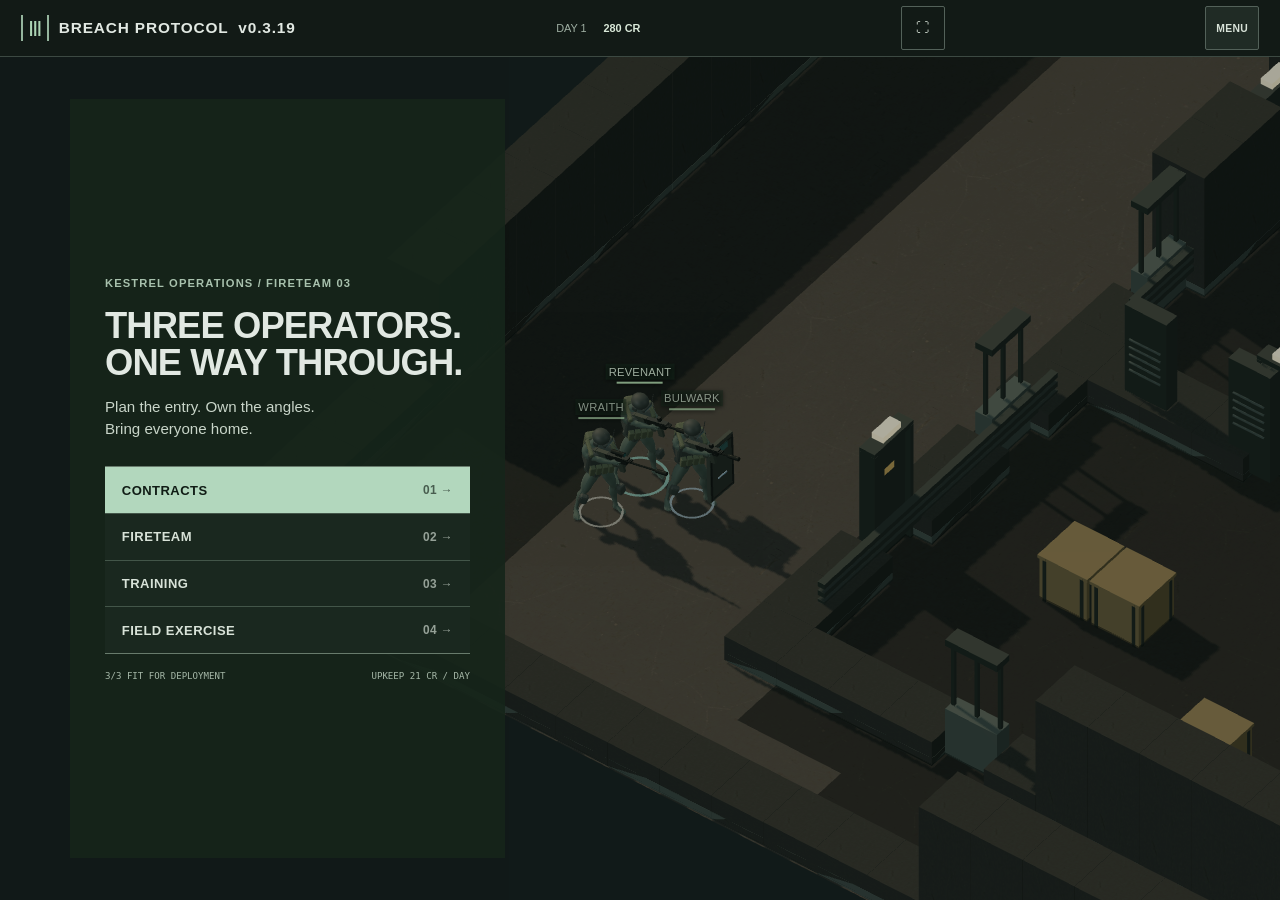
==== commit f1977f17: "Publish Readyroom 0.3.19 preview" ====
--- a/preview-030/index.html
+++ b/preview-030/index.html
@@ -1,9 +1,9 @@
 <!doctype html>
 <html lang="en">
-<head><meta charset="UTF-8"><meta name="viewport" content="width=device-width,initial-scale=1,viewport-fit=cover"><meta name="theme-color" content="#111715"><meta name="description" content="BREACH PROTOCOL 0.3.18 — command Fireteam Argent through immediate tactical turns; active previous-rules saves remain playable."><title>BREACH PROTOCOL — EXPERIMENTAL 0.3.18</title>  <script type="module" crossorigin src="./assets/index-OvVCzuX8.js"></script>
+<head><meta charset="UTF-8"><meta name="viewport" content="width=device-width,initial-scale=1,viewport-fit=cover"><meta name="theme-color" content="#111715"><meta name="description" content="BREACH PROTOCOL 0.3.19 — command Fireteam Argent through immediate tactical turns; active previous-rules saves remain playable."><title>BREACH PROTOCOL — EXPERIMENTAL 0.3.19</title>  <script type="module" crossorigin src="./assets/index-a6dg4sx_.js"></script>
   <link rel="modulepreload" crossorigin href="./assets/validation-Cw_dvTsr.js">
   <link rel="modulepreload" crossorigin href="./assets/three-D-ZsD3iX.js">
-  <link rel="stylesheet" crossorigin href="./assets/index-DZrmrkvX.css">
+  <link rel="stylesheet" crossorigin href="./assets/index-BOdm2ENC.css">
 </head>
 <body><div id="app"></div></body>
 </html>
--- a/preview-030/assets/index-BOdm2ENC.css
+++ b/preview-030/assets/index-BOdm2ENC.css
@@ -0,0 +1 @@
+@font-face{font-family:Protocol;src:local("Bahnschrift");font-display:swap}:root{font-family:Protocol,Arial Narrow,Arial,sans-serif;color:#e1e8e2;background:#111916;font-synthesis:none;--paper:#d8e2d8;--muted:#9aaba0;--line:#3c4942;--teal:#8bd2ba;--text-scale:1;font-size:calc(14px * var(--text-scale));color-scheme:dark}*{box-sizing:border-box}body{margin:0}button,input,select{font:inherit}button,a,input,select,summary{-webkit-tap-highlight-color:transparent}button{min-height:44px;border:1px solid #536159;border-radius:2px;background:#202b25;color:var(--paper);padding:.65rem .85rem;cursor:pointer;font-weight:650;letter-spacing:.035em;touch-action:manipulation}button:hover{background:#334239;border-color:#a0b3a6}button:active{background:#42574a}button:disabled{color:#89958c;border-color:#354039;background:#1a221d;cursor:not-allowed}button:focus-visible,a:focus-visible,input:focus-visible,select:focus-visible,summary:focus-visible{outline:3px solid #a2dec8;outline-offset:3px}button.primary{background:#b2d7bd;color:#101c15;border-color:#c4e6cf}button.primary:hover{background:#d6eedc}button.danger{border-color:#ab7969;color:#f4c4b6;background:#36251f}button.active{border-color:#9dddca;color:#c1f4df;background:#293e33}button.wide{width:100%;margin-top:1rem}a{color:#acddc6}p{line-height:1.6;color:#b9c6bb}h1,h2,h3,p{margin-top:0}h1{font-size:2.5rem;line-height:1.06;letter-spacing:-.025em;margin-bottom:1.2rem;font-weight:600}h2{font-size:1.38rem;line-height:1.2;font-weight:550;margin-bottom:.5rem}h3{font-size:1.1rem;font-weight:600;margin-bottom:.5rem}small{font-size:.78rem}strong,b{font-weight:650}.muted{color:var(--muted);font-size:.9rem}.warning{color:#f0bfa7;border-left:2px solid #d68f6c;padding-left:.8rem}.eyebrow{font-size:.8rem;letter-spacing:.1em;color:#a8c1ad;font-weight:600;margin-bottom:1rem}.sr-only{position:absolute;width:1px;height:1px;padding:0;margin:-1px;overflow:hidden;clip:rect(0,0,0,0);white-space:nowrap;border:0}[hidden]{display:none!important}#app{height:100dvh;min-height:480px;display:grid;grid-template-rows:auto minmax(150px,1fr) auto;overflow:hidden;position:relative}#header{grid-row:1;z-index:5;display:flex;align-items:center;justify-content:space-between;gap:.5rem;min-height:57px;padding:0 1rem;background:#121a16;border-bottom:1px solid var(--line)}.wordmark{font-size:1.1rem;font-weight:700;letter-spacing:.055em;display:flex;align-items:center;gap:.7rem;white-space:nowrap}.mark{display:inline-grid;place-items:center;color:#acd4b4;font-size:1.5rem;line-height:1;border-left:2px solid #95b59d;border-right:2px solid #95b59d;width:28px;height:26px}.base-status{display:flex;gap:1.2rem;font-size:.78rem;color:#9fafa3}.base-status b{color:#d9e8d8}.menu-button{font-size:.74rem;min-height:36px;padding:.5rem .7rem}.mode-status{padding:.5rem .2rem;font-size:.74rem;background:transparent;border:0;color:#c5e6cf;min-height:44px;white-space:nowrap}.mode-status:disabled{border:0;background:transparent;color:#c5e6cf}.alarm{font-size:.67rem;color:#b1c8a9;letter-spacing:.07em}.alarm.hot{color:#f1a886}#stage{grid-row:2;position:relative;overflow:hidden;min-height:150px}#stage canvas{display:block;width:100%;height:100%;touch-action:none;outline-offset:-4px}#stage .loading{position:absolute;inset:0;display:grid;place-items:center;color:#afd4b9;font-size:.8rem;letter-spacing:.1em}#screen{position:absolute;z-index:3;inset:57px 0 0;overflow:auto;padding:2rem;overscroll-behavior:contain;scrollbar-color:#526a58 #141e16;background:#0e1711b3}.base-menu{max-width:480px;min-height:100%;display:flex;flex-direction:column;justify-content:flex-end;margin:0 auto;padding:1rem 0}.base-menu h1{font-size:3rem;line-height:1.03;margin-bottom:1rem;max-width:440px}.base-menu .intro{color:#c9d5c9;font-size:1.08rem;line-height:1.5;margin-bottom:1.8rem}.base-nav{display:grid;gap:1px;background:#435649;border-top:1px solid #687b6c;border-bottom:1px solid #687b6c}.base-nav button{display:flex;justify-content:space-between;align-items:center;border:0;border-radius:0;padding:1.1rem 1.2rem;background:#1a281f;text-align:left;font-size:.93rem}.base-nav button.primary{background:#b2d7bd}.base-nav button span{font-size:.85rem;opacity:.65}.base-footer{display:flex;justify-content:space-between;gap:1rem;flex-wrap:wrap;font-family:Consolas,monospace;font-size:.65rem;line-height:1.4;margin-top:1.1rem;color:#a7b9a9}.screen-sheet{max-width:880px;margin:0 auto;padding:1.7rem;background:#151f18;border:1px solid #3e4d40}.back{background:transparent;border:0;padding:0;min-height:44px;text-align:left;color:#a9c6b1;font-size:.8rem;margin:0 0 1rem}.contract-list{display:grid;gap:0;margin-top:2rem}.contract{display:grid;grid-template-columns:1fr 150px;gap:2rem;padding:1.6rem 0;border-top:1px solid var(--line)}.contract p{margin-bottom:0;max-width:560px}.contract .eyebrow{font-size:.75rem;display:block;margin-bottom:.55rem}.contract-bottom{display:flex;flex-direction:column;align-items:stretch;justify-content:space-between;gap:.75rem}.contract-bottom strong{font-size:2rem;text-align:right}.contract-bottom small{font-size:.8rem;color:var(--muted)}.facts{display:grid;grid-template-columns:1fr 1fr;gap:1.2rem;border-top:1px solid var(--line);border-bottom:1px solid var(--line);padding:1.2rem 0;margin:1.8rem 0}.facts div{display:flex;flex-direction:column;gap:.3rem}.facts dt{font-size:.8rem;color:var(--muted)}.facts dd{margin:0;font-size:1.3rem}fieldset{padding:1rem 0;border:0;border-top:1px solid var(--line);margin:1.4rem 0}legend{font-size:.9rem;font-weight:600;padding:0 .7rem 0 0}.mode-choice{display:grid;grid-template-columns:1fr 1fr;gap:1rem}.mode-choice label{padding:1rem;border:1px solid var(--line);display:flex;align-items:start;gap:.7rem;margin:0}.mode-choice label:has(input:checked){border-color:#a0c6ac;background:#25372a}.mode-choice label small{display:block;margin-top:.4rem;line-height:1.5;color:var(--muted)}input[type=radio],input[type=checkbox]{width:20px;height:20px;flex-shrink:0;accent-color:#a4d3b4;margin:0;cursor:pointer}.intel{margin-bottom:1.5rem}.brief-team{display:grid;grid-template-columns:repeat(3,minmax(0,1fr));gap:1rem;margin:1.5rem 0}.brief-team b,.brief-team span{display:block}.brief-team b{font-size:.82rem}.brief-team span{font-size:.78rem;margin:.4rem 0}.meter{display:block;height:3px;background:#3b4940;overflow:hidden;flex:1}.meter i{display:block;height:100%;background:#a7cba9}.roster{display:grid;grid-template-columns:repeat(3,minmax(0,1fr));gap:1.5rem;margin-top:2rem}.roster article{min-width:0;border-top:1px solid var(--line);padding-top:1.2rem}.roster-title{display:flex;align-items:start;gap:.8rem}.role-number{font-family:Consolas,monospace;font-size:2rem;color:#748b78;line-height:1}.roster h2{font-size:1.1rem}.roster-title p{font-size:.7rem}.stat-line{font-size:.8rem;display:flex;justify-content:space-between;gap:.5rem;padding:.6rem 0}.stat-line span{color:#96b39e;font-size:.7rem}label{display:block;color:#b7c9ba;font-size:.88rem;margin-bottom:1rem}select{display:block;max-width:100%;width:100%;min-height:44px;background:#202d24;border:1px solid #536759;border-radius:2px;color:#e1eadf;padding:.6rem .45rem;margin-top:.4rem}.inline-actions{display:flex;gap:.7rem;flex-wrap:wrap;margin:1.3rem 0}.inline-actions>button{flex:1}.section-title{margin-top:2.3rem}.bond-row{display:flex;align-items:center;justify-content:space-between;gap:1rem;border-top:1px solid var(--line);padding:1rem 0}.bond-row b{font-size:.82rem}.bond-row p{font-size:.78rem;margin:.45rem 0}.training-list{display:grid;grid-template-columns:repeat(3,minmax(0,1fr));gap:1.4rem;margin:2rem 0}.training-list article{border-top:1px solid var(--line);padding-top:1rem}.training-list h2{font-size:1.1rem}.training-list p{font-size:.8rem;min-height:3rem}.attribute{display:flex;align-items:center;gap:.5rem;padding:.4rem 0;font-size:.78rem}.attribute span:first-child{width:95px;flex-shrink:0}.attribute b{width:35px;text-align:right;font-size:.75rem}.training-list label{margin-top:1.2rem}.debrief-team{display:grid;grid-template-columns:repeat(3,minmax(0,1fr));gap:1rem;margin:2rem 0}.debrief-team h2{font-size:1.05rem}.debrief-team p{font-size:.75rem}.debrief-team strong{color:#aed4b8}#hud{grid-row:3;z-index:4;position:relative;background:#141e18;border-top:1px solid #6b8371;padding:.65rem .9rem max(.35rem,env(safe-area-inset-bottom));max-height:55dvh;overflow-y:auto;overscroll-behavior:contain}.operator-strip{display:grid;grid-template-columns:repeat(3,minmax(0,1fr));gap:.5rem}.operator{position:relative;min-width:0;padding:.6rem .65rem;border:1px solid #46544a;border-top:2px solid #46544a;border-radius:0;background:#1c2820;text-align:left;letter-spacing:0;min-height:75px}.operator.selected{border-color:#8fc5a1;background:#24392b}.operator.down{color:#d79f8f;border-color:#855f51}.operator-name{display:flex;align-items:center;gap:.35rem;font-size:.76rem;margin-bottom:.6rem}.operator-name i{font-family:Consolas,monospace;color:#839f8b;font-size:.65rem;font-style:normal}.operator-stats{display:flex;justify-content:space-between;font-family:Consolas,monospace;font-size:.68rem;margin-top:.5rem;font-weight:400}.operator-stats b{font-weight:400;color:#b5c7b8}.watch-state{position:absolute;right:.5rem;top:-.35rem;font-family:Consolas,monospace;font-size:.55rem;color:#c7efdb;background:#244936;padding:0 .2rem}.ap-line{display:flex;align-items:center;gap:.85rem;min-height:40px;color:#a2b4a7;font-family:Consolas,monospace;font-size:.68rem}.ap-line strong{font-size:1.4rem;color:#acd9bb}.ap-line strong small{font-size:.8rem}.ap-line button{min-height:40px;border:0;background:transparent;font-size:.68rem;padding:.35rem .25rem;color:#c2d5c5}.ap-line>small{margin-left:auto;font-size:.63rem}.actions{display:grid;grid-template-columns:repeat(6,minmax(0,1fr));gap:.45rem}.actions button{min-width:0;font-size:.76rem;min-height:44px;padding:.65rem .2rem;background:#253128;border:1px solid #576c5d}.actions button.active{background:#3b5141;border-color:#c5e4cf;color:#edfff1}.actions button:disabled{background:#1a231c;color:#86968a;border-color:#39483c}.order-preview{display:flex;align-items:center;justify-content:space-between;min-height:35px;font-size:.72rem;gap:.5rem;color:#b1c9b7;padding:.5rem 0;line-height:1.35}.order-preview button{min-height:32px;padding:.25rem .35rem;font-size:.63rem;border:0;background:transparent}.execute-row{display:flex;gap:.5rem}.execute-row button{flex:1;font-size:.83rem;letter-spacing:.06em;min-height:44px}.execute-row button.primary{background:#99c5a4;border-color:#b4d8be}.radio-line{border:0;min-height:33px;padding:.55rem 0 .2rem;font-family:Consolas,monospace;font-size:.68rem;line-height:1.3;width:100%;background:transparent;text-align:left;color:#a0bda9;display:flex;gap:.5rem;align-items:center;letter-spacing:0}.radio-line b{margin-left:auto;font-size:.9rem}.queue-line{display:flex;align-items:center;justify-content:space-between;gap:.5rem;font-size:.68rem;color:#a6bfae;margin-top:.3rem}.queue-line button{font-size:.62rem;min-height:30px;padding:.35rem}.view-tools{position:fixed;left:.75rem;top:67px;display:flex;gap:.35rem}.view-tools button{min-width:44px;min-height:40px;padding:.3rem .6rem;font-size:.8rem;background:#101d15e6;border-color:#647669}.contacts{display:flex;gap:.4rem;flex-wrap:wrap;margin-bottom:.6rem}.contacts button{padding:.35rem .55rem;min-height:36px;font-size:.67rem;color:#f0bea8;border-color:#926a57;background:#32241d}.contacts button b{margin-left:.6rem;color:#e0dec6}.world-labels{position:absolute;inset:0;pointer-events:none;overflow:hidden}.unit-label{position:absolute;top:0;left:0;min-width:50px;text-align:center;color:#def0dd;opacity:.8;filter:drop-shadow(0 1px 2px #000);font-size:9px;letter-spacing:.02em}.unit-label span{display:block;text-shadow:0 1px 3px #000;background:#16271ca0;padding:2px 3px}.unit-label i{height:2px;display:block;background:#384d3d;max-width:46px;margin:2px auto 0}.unit-label b{display:block;background:#b0d6ac;height:100%}.unit-label.selected{opacity:1}.unit-label.hostile{color:#ffd0b8}.unit-label.hostile b{background:#df9a75}#toast{position:absolute;z-index:20;top:7rem;left:50%;transform:translate(-50%);max-width:min(520px,calc(100% - 2rem));padding:.8rem 1rem;background:#d6e3d2;color:#1b2b20;border:1px solid #f0f5e9;font-size:.85rem;line-height:1.4;pointer-events:none;opacity:0;transition:opacity .15s}#toast.show{opacity:1}dialog{width:min(650px,calc(100% - 1.5rem));max-height:calc(100dvh - 2rem);padding:1.3rem 1.5rem;background:#19251c;color:var(--paper);border:1px solid #819582;border-radius:2px;overflow:auto}dialog::backdrop{background:#08110bbd}.dialog-heading{display:flex;align-items:center;justify-content:space-between;gap:1rem;border-bottom:1px solid #465c4b;margin-bottom:1.2rem;padding-bottom:.7rem}.dialog-heading h2{font-size:1.05rem;letter-spacing:.04em;margin:0}.dialog-heading button{min-width:44px;min-height:44px;font-size:1.5rem;background:transparent;border:0;padding:.3rem}.order-grid{display:grid;grid-template-columns:repeat(2,minmax(0,1fr));gap:.7rem;margin:1rem 0}.order-grid button{font-size:.85rem}.check{display:flex;gap:.7rem;align-items:center;min-height:44px;margin:.8rem 0}.check b{display:block;font-size:.9rem}.check small{display:block;margin-top:.3rem;color:var(--muted);line-height:1.5}.support-stepper{display:flex;align-items:center;gap:.7rem;border-top:1px solid var(--line);border-bottom:1px solid var(--line);padding:1rem 0}.support-stepper b{margin-right:auto}.support-stepper button{min-width:44px}.skill-list article{display:flex;align-items:center;justify-content:space-between;gap:1rem;padding:1rem 0;border-top:1px solid var(--line)}.skill-list h3{font-size:.96rem}.skill-list h3 small{color:#a4bea9;margin-left:.35rem}.skill-list p{font-size:.85rem;margin:0}.skill-list button{flex-shrink:0;font-size:.75rem}.radio-history{list-style:none;margin:0;padding:0;font-family:Consolas,monospace;font-size:.8rem}.radio-history li{padding:.5rem 0;border-bottom:1px solid #35483a;line-height:1.5;overflow-wrap:anywhere}.radio-history time{color:#8aab94;margin-right:.5rem}.manual h3{margin-top:1.4rem}.manual p{font-size:.92rem}.backup-row{display:flex;align-items:center;justify-content:space-between;gap:.7rem;font-size:.78rem;border-top:1px solid var(--line);padding:.7rem 0}.backup-row button{font-size:.7rem}details{margin-top:2rem;border-top:1px solid var(--line);padding-top:.5rem}summary{cursor:pointer;min-height:44px;padding:.65rem 0;color:#b3ceb8}@media(min-width:900px){#header{padding:0 1.5rem}.in-mission #hud{width:760px;justify-self:center;border:1px solid #62776a;border-bottom:0;padding:.8rem 1.2rem .5rem;max-height:45dvh}.in-mission #stage{grid-row:2/4;grid-column:1}.in-mission #hud{grid-row:3;grid-column:1;margin-top:450px}#screen:has(.base-menu){padding:3rem 5rem;background:#0e17114d}.base-menu{margin:0;max-width:435px;justify-content:center;background:#17251be8;padding:2.5rem}.base-menu h1{font-size:2.6rem}.view-tools{left:1.5rem;top:75px}}@media(max-width:600px){#header{padding:0 .65rem;gap:.4rem}.wordmark{font-size:.92rem;gap:.4rem}.brand-small{display:none}.mark{width:23px;font-size:1.25rem;height:22px}.base-status{gap:.6rem;font-size:.7rem}#screen{padding:1rem;background:#0e1711ba}.base-menu{justify-content:flex-end;max-width:440px}.base-menu h1{font-size:2.45rem}.base-menu .eyebrow{font-size:.67rem}.base-menu .intro{font-size:.94rem;margin-bottom:1.4rem}.base-nav button{padding:1rem}.base-footer{font-size:.59rem}.screen-sheet{padding:1.1rem .8rem;border:0;background:#16221beb}h1{font-size:2.05rem}.screen-sheet p{font-size:.94rem}.contract{display:block;padding:1.4rem 0}.contract-bottom{flex-direction:row;align-items:center;margin-top:1rem}.contract-bottom strong{font-size:1.6rem}.mode-choice{grid-template-columns:1fr;gap:.65rem}.mode-choice label{padding:.8rem}.mode-choice label small{font-size:.84rem}.roster,.training-list{grid-template-columns:1fr;gap:1.8rem}.roster article{display:grid;grid-template-columns:1fr 1fr;column-gap:1rem}.roster-title,.roster article>.meter,.stat-line,.roster .inline-actions{grid-column:1/-1}.roster .inline-actions{margin:.1rem 0}.roster-title h2{font-size:1.3rem}.bond-row{align-items:start;flex-direction:column;gap:.5rem}.bond-row button{width:100%}.training-list p{min-height:0}.debrief-team{grid-template-columns:1fr;gap:1.2rem}.debrief-team article{border-top:1px solid var(--line);padding-top:1rem}.brief-team{gap:.7rem}.brief-team b{font-size:.72rem}.brief-team span{font-size:.7rem}#hud{padding:.5rem .65rem max(.2rem,env(safe-area-inset-bottom));max-height:55dvh}.actions{grid-template-columns:repeat(3,minmax(0,1fr));gap:.35rem}.actions button{font-size:.77rem}.operator{padding:.5rem .45rem;min-height:68px}.operator-name{font-size:.7rem;gap:.25rem;margin-bottom:.5rem}.operator-name i{display:none}.operator-stats{font-size:.65rem}.ap-line{gap:.75rem;min-height:36px}.ap-line strong{font-size:1.25rem}.ap-line>small{display:none}.order-preview{font-size:.72rem;min-height:33px}.radio-line{font-size:.62rem}.view-tools{top:64px;left:.65rem}.view-tools button{min-height:38px;font-size:.7rem;min-width:38px}.order-grid{gap:.5rem}.order-grid button{font-size:.75rem}.skill-list article{gap:.7rem}.skill-list button{font-size:.7rem;padding:.5rem}.skill-list p{font-size:.82rem}dialog{padding:1rem}.facts{gap:1rem}.facts dd{font-size:1.1rem}}@media(max-height:700px)and (max-width:600px){#hud{max-height:56dvh}.operator{min-height:60px}.operator-name{margin-bottom:.3rem}.operator-stats{margin-top:.3rem}.ap-line{min-height:33px}.actions button{min-height:40px}.order-preview{min-height:28px;font-size:.65rem}.execute-row button{min-height:42px}.radio-line{min-height:28px}.base-menu h1{font-size:2rem}.base-menu .intro{margin-bottom:1rem}}@media(prefers-reduced-motion:reduce){*{scroll-behavior:auto!important;transition:none!important}}#portrait-gate{position:fixed;inset:0;z-index:1000;display:grid;place-items:center;padding:max(1rem,env(safe-area-inset-top)) max(1rem,env(safe-area-inset-right)) max(1rem,env(safe-area-inset-bottom)) max(1rem,env(safe-area-inset-left));background:#111916;color:#e1e8e2;text-align:center}#portrait-gate[hidden]{display:none!important}.portrait-gate-copy{width:min(100%,25rem);border-left:2px solid #a8d6b6;padding:1rem 1.25rem;text-align:left}.portrait-gate-title{margin-bottom:.45rem;color:#eef7ee;font-size:1.45rem;line-height:1.2}.portrait-gate-copy p:last-child{margin-bottom:0;color:#b9c6bb}.portrait-gate-actions{display:flex;flex-wrap:wrap;gap:.6rem;margin-top:1.25rem}.portrait-gate-actions button{flex:1 1 11rem;min-height:48px}.portrait-gate-primary{background:#b2d7bd;color:#101c15;border-color:#c4e6cf}.portrait-gate-secondary{background:transparent}.fullscreen-button{flex:0 0 auto;min-width:44px;min-height:44px;padding:.35rem .5rem;font-size:.95rem;line-height:1;background:transparent}.fullscreen-button:hover{background:#334239}#app:fullscreen{width:100%;height:100dvh;min-height:0}#app:fullscreen #header{padding-top:env(safe-area-inset-top);padding-bottom:env(safe-area-inset-bottom)}.in-mission #hud{padding:.42rem .55rem max(.2rem,env(safe-area-inset-bottom));max-height:50dvh}.operator-strip{gap:.32rem}.operator{min-height:56px;padding:.42rem .45rem}.operator-name{margin-bottom:.32rem}.operator-stats{margin-top:.32rem}.ap-line{min-height:32px;gap:.55rem}.ap-line strong{font-size:1.1rem}.actions{grid-template-columns:repeat(6,minmax(44px,1fr));gap:4px;overflow-x:hidden}.actions button{min-height:52px;padding:4px 1px 3px;display:grid;grid-template-rows:24px auto;place-items:center;align-content:center;gap:1px;font-size:clamp(.48rem,2.25vw,.66rem);line-height:1.05;letter-spacing:.015em}.actions button span{overflow-wrap:anywhere;text-align:center}.action-icon{width:21px;height:21px;stroke-width:1.8}.contacts{margin-bottom:.35rem;gap:.28rem}.contact{display:inline-flex;align-items:center;min-height:36px;padding:.28rem .42rem;border:1px solid #72624f;color:#f0bea8;background:#32241d;font-size:.63rem;line-height:1.18}.contact b{margin-left:.35rem;color:#e0dec6}.contact.marker{border-style:dashed;color:#c3d4d8;background:#1d2a2d}.contact.last-known{color:#d8c39e;background:#2b2820}.contact.blocked{color:#f0c1a8}.action-help{min-height:34px;padding:.35rem 0}.action-help button{min-height:36px}.queue-line{display:none}@media(max-width:600px){.actions{grid-template-columns:repeat(6,minmax(44px,1fr))}.actions button{font-size:clamp(.46rem,2.15vw,.62rem)}.operator{min-height:56px}.ap-line{min-height:32px}}@media(max-height:700px)and (max-width:600px){.actions button{min-height:44px}.operator{min-height:52px}}#screen{top:var(--header-height,57px)}.view-tools{top:calc(var(--header-height,57px) + 8px)}.operator-name{overflow-wrap:anywhere}.radio-line{font-size:.76rem;min-height:44px}.contacts button,.view-tools button,.menu-button{min-height:44px}.view-tools button{min-width:44px}@media(max-width:600px){html[data-large-text=true] #header{flex-wrap:wrap;padding-top:.3rem;padding-bottom:.3rem}html[data-large-text=true] .wordmark{flex:1 1 40%}html[data-large-text=true] .operator-name{font-size:.6rem}html[data-large-text=true] .ap-line{flex-wrap:wrap;gap:.3rem .6rem}html[data-large-text=true] .brief-team,html[data-large-text=true] .facts,html[data-large-text=true] .order-grid{grid-template-columns:1fr}.operator-stats{font-size:.72rem}}.actions button{min-height:56px;grid-template-rows:23px minmax(18px,auto);font-size:.8rem;line-height:1.1;overflow:hidden}.actions button[aria-disabled=true]{background:#1a231c;color:#a9b7ad;border-color:#536257;cursor:not-allowed}.actions button[aria-disabled=true]:focus-visible{outline-color:#d8d0a5}.action-help{min-height:44px;font-size:.8rem}.action-help button{min-width:44px;min-height:44px;font-size:.8rem}.contact{min-height:44px;font-size:.75rem}.unit-label{font-size:.8rem}.contacts button{min-height:44px}.operator,.actions button,.action-help button,.contacts button{touch-action:manipulation}@media(max-height:700px)and (max-width:600px){.actions button{min-height:52px}.action-help{min-height:44px}.operator{min-height:52px}}@media(max-width:600px){html[data-large-text=true] .actions button{min-height:72px;font-size:.8rem;grid-template-rows:24px minmax(34px,auto)}html[data-large-text=true] .action-help{font-size:.8rem}}.action-pager{display:grid;grid-template-columns:44px minmax(0,1fr) 44px;gap:4px;align-items:stretch;max-width:100%;overflow:hidden}.action-page{display:grid;grid-template-columns:repeat(var(--action-page-size),minmax(44px,1fr));gap:4px;min-width:0}.action-pager button{touch-action:manipulation}.action-page-arrow{width:44px;min-width:44px;min-height:56px;padding:0;display:grid;place-items:center;font-size:1.8rem;line-height:1;background:#1d2821;border-color:#576c5d}.action-page-arrow:disabled{color:#5d6961;background:#161e19;border-color:#303b33}.action-slot{min-width:44px;min-height:56px;padding:4px 1px 3px;display:grid;grid-template-rows:23px minmax(18px,auto);place-items:center;align-content:center;gap:1px;font-size:.8rem;line-height:1.1;letter-spacing:.015em;background:#253128;border:1px solid #576c5d;overflow:visible}.action-slot span{min-width:0;max-width:100%;overflow-wrap:anywhere;text-align:center}.action-slot.active{background:#3b5141;border-color:#c5e4cf;color:#edfff1}.action-slot:disabled,.action-slot[aria-disabled=true]{background:#1a231c;color:#a9b7ad;border-color:#536257}.action-slot[aria-disabled=true]{cursor:pointer}.action-slot[aria-disabled=true]:focus-visible{outline-color:#d8d0a5}.action-page-status{min-height:18px;display:flex;align-items:center;justify-content:center;color:#899d8f;font-family:Consolas,monospace;font-size:.68rem;line-height:1.2;padding-top:3px}.action-help>span{min-width:0;overflow-wrap:anywhere}@media(max-width:600px){.in-mission #hud{padding-left:6px;padding-right:6px}.action-slot{font-size:clamp(10px,2.6vw,.74rem)}html[data-large-text=true] .action-slot{min-height:76px;font-size:.78rem;grid-template-rows:24px minmax(38px,auto)}html[data-large-text=true] .action-page-arrow{min-height:76px}.action-help{align-items:flex-start}html[data-large-text=true] .action-help{display:grid;grid-template-columns:minmax(0,1fr);gap:.35rem}html[data-large-text=true] .action-help button{width:100%}}@media(max-height:700px)and (max-width:600px){.action-slot,.action-page-arrow{min-height:52px}}html[data-large-text=true] .action-help{display:grid;grid-template-columns:minmax(0,1fr);gap:.35rem}html[data-large-text=true] .action-help button{width:100%}.sim-command-hud{box-sizing:border-box;width:100%;max-width:760px;min-width:0;overflow-x:hidden;padding:8px;background:#141e18;border-top:1px solid #6b8371;color:#e1eadf;font-family:Consolas,Courier New,monospace}.sim-command-hud *{box-sizing:border-box}.sim-command-hud button{min-width:44px;min-height:44px;border:1px solid #576c5d;border-radius:2px;background:#253128;color:#e1eadf;font:inherit;cursor:pointer}.sim-command-hud button:focus-visible{outline:2px solid #d8d0a5;outline-offset:2px}.sim-command-hud button[aria-disabled=true],.sim-command-hud button:disabled{color:#9aa89e;background:#1a231c;border-color:#4b594f;cursor:not-allowed}.sim-operators{display:grid;grid-template-columns:repeat(3,minmax(0,1fr));gap:4px}.sim-operator{display:grid;grid-template-columns:minmax(0,1fr) auto;grid-template-rows:auto auto;gap:3px 6px;padding:6px;overflow:hidden;text-align:left;letter-spacing:0}.sim-operator strong,.sim-operator span,.sim-operator b{min-width:0;overflow-wrap:anywhere}.sim-operator strong{font-size:.78rem}.sim-operator span{grid-row:2;grid-column:1/-1;color:#aebfb2;font-size:.64rem;line-height:1.3}.sim-operator b{font-size:.62rem;color:#bacbbc}.sim-operator.selected{background:#293d30;border-color:#a5cbae}.sim-operator.ready{border-top-color:#d1c277}.sim-action-pager{display:grid;grid-template-columns:44px minmax(0,1fr) 44px;gap:4px;margin-top:6px;min-width:0}.sim-action-page{display:grid;grid-template-columns:repeat(var(--sim-action-count),minmax(44px,1fr));gap:4px;min-width:0}.sim-action{display:grid;grid-template-rows:22px auto;place-items:center;align-content:center;gap:2px;padding:4px 1px;font-size:.7rem;line-height:1.05;overflow:hidden}.sim-action span{max-width:100%;overflow-wrap:anywhere;text-align:center}.sim-action.active{background:#3b5141;border-color:#c5e4cf}.sim-action .action-icon{width:20px;height:20px}.sim-page-arrow{padding:0;font-size:1.7rem}.sim-page-status{min-height:18px;padding-top:3px;text-align:center;color:#91a394;font-size:.65rem}.sim-target-strip{display:flex;gap:4px;max-width:100%;overflow-x:auto;overscroll-behavior-x:contain;padding:4px 0;scrollbar-width:thin}.sim-target{display:grid;flex:0 0 auto;min-height:44px;padding:4px 8px;border:1px solid #725d4e;background:#31241e;color:#efc4ad;font-size:.67rem;line-height:1.25}.sim-target b{color:#dfdec9;font-weight:400}.sim-target.reported{border-style:dashed;background:#202b2b;color:#b9cac6}.sim-target.door{background:#262920;color:#d8c99d}.sim-command-status{display:flex;align-items:center;justify-content:space-between;gap:6px;min-height:44px;color:#b8cbbd;font-size:.72rem;line-height:1.3}.sim-command-status span{min-width:0;overflow-wrap:anywhere}.sim-confirm{flex:0 0 auto;background:#4a604d!important;border-color:#b8d1bd!important}.sim-execute-row{display:grid;grid-template-columns:repeat(3,minmax(0,1fr));gap:4px}.sim-execute-row{grid-template-columns:repeat(2,minmax(0,1fr));margin-top:4px}.sim-execute-row:has(>button:only-child){grid-template-columns:1fr}.sim-execute-row .primary{background:#a9c9ae;color:#142018;border-color:#d7e5d9;font-weight:700}.sim-live{min-height:18px;padding-top:4px;color:#c8bfa1;font-size:.67rem}.sim-command-hud button,.sim-target{touch-action:manipulation}@media(max-width:430px){.sim-command-hud{padding:6px}.sim-operator{padding:4px}.sim-operator strong{font-size:.68rem}.sim-operator span{font-size:.57rem}.sim-action{font-size:clamp(.58rem,2.5vw,.7rem)}.sim-target-strip{overflow-x:auto}.sim-direction-strip{grid-template-columns:repeat(4,minmax(44px,1fr))}}html[data-large-text=true] .sim-command-hud{font-size:200%}html[data-large-text=true] .sim-operator span,html[data-large-text=true] .sim-operator b{font-size:.55em}html[data-large-text=true] .sim-action-page{grid-template-columns:repeat(2,minmax(44px,1fr))}html[data-large-text=true] .sim-action-pager{align-items:stretch}html[data-large-text=true] .sim-action{font-size:.55em;min-height:64px}html[data-large-text=true] .sim-target-strip{flex-wrap:wrap;overflow-x:hidden}@media(prefers-reduced-motion:reduce){.sim-command-hud *{scroll-behavior:auto!important;transition:none!important;animation:none!important}}@media(max-height:479px){#app.in-mission{min-height:0;grid-template-rows:auto minmax(120px,1fr) minmax(0,calc(100dvh - var(--header-height,57px) - 120px))}#app.in-mission #stage{min-height:120px}#app.in-mission #hud{min-height:0;max-height:none;overflow-y:auto;overscroll-behavior:contain}}.wordmark{min-width:0}.wordmark>span:not(.mark){min-width:0}.build-version{flex:0 0 auto}@media(max-width:430px){#header{gap:.25rem;padding:0 .5rem}.wordmark{gap:.35rem;font-size:.82rem}.build-version{font-size:.58rem}.base-status{min-width:0;flex:0 1 auto;gap:.35rem;font-size:.58rem}.mode-status{max-width:100px;overflow:hidden;text-overflow:ellipsis;font-size:.62rem}.alarm{display:none}.menu-button{flex:0 0 auto;padding:.5rem .55rem}}#app:has(.management-screen){min-height:0;height:100dvh;grid-template-rows:auto minmax(0,1fr) 0}#stage.management-active>canvas:not(.management-canvas),#stage.management-active>.world-labels{display:none}.management-canvas{position:absolute;left:0;top:0;display:block;pointer-events:none}#screen.management-screen{inset:var(--header-height,57px) 0 0;padding:0;overflow:hidden;background:transparent;pointer-events:none}.management-screen,.management-screen *{min-width:0;min-height:0}.management-screen{--management-ink:#eaf2ec;--management-muted:#9eb3a9;--management-line:rgba(117,214,204,.33);--management-teal:#7be7de;--management-amber:#f2bd54;color:var(--management-ink);font-family:Protocol,Arial Narrow,Arial,sans-serif;font-size:12px;line-height:1.25}.management-screen button{min-width:44px;min-height:44px;margin:0;padding:5px 8px;border:1px solid var(--management-line);border-radius:2px;background:#071718db;color:var(--management-ink);font-size:12px;line-height:1.15;letter-spacing:.04em}.management-screen button:hover{background:#0d3131eb;border-color:var(--management-teal)}.management-screen button.primary{background:var(--management-amber);border-color:#ffd877;color:#101a17;font-weight:750}.management-screen button.primary:hover{background:#ffd979}.management-screen button:disabled{opacity:.5;cursor:not-allowed}.management-shell{position:relative;width:100%;height:100%;pointer-events:none}.management-rail{position:relative;z-index:2;min-width:0;min-height:0;pointer-events:auto}.management-briefing-dock{position:relative;z-index:2;grid-area:dock;display:grid;width:100%;min-width:0;min-height:0;background:#050f11f7;border-top:1px solid var(--management-line);pointer-events:auto}.management-scene-slot{min-width:0;min-height:0;background:transparent;pointer-events:none}.management-topline{display:flex;align-items:center;justify-content:space-between;gap:4px;margin:0;padding:0 0 4px;border-bottom:1px solid var(--management-line);color:var(--management-teal);font-size:12px;font-weight:650;letter-spacing:.08em;line-height:1.15}.management-topline-actions{display:flex;align-items:center;justify-content:flex-end;gap:4px;margin:0}.management-topline-button,.management-intel-button{min-height:44px;margin:0;padding:4px 8px;font-size:12px;white-space:nowrap}.management-location{color:#c0cbc1;font:12px Consolas,monospace;letter-spacing:.03em;white-space:nowrap}.management-contract-title h1{margin:4px 0 2px;color:#eef4ed;font-size:22px;line-height:1.05;letter-spacing:.01em}.management-contract-title p{margin:0;color:var(--management-muted);font:12px Consolas,monospace;line-height:1.2}.management-objective{margin:4px 0;color:#d2ddd3;font-size:14px;line-height:1.25}.management-briefing-facts{margin:4px 0;padding:4px 0;border-top:1px solid var(--management-line);border-bottom:1px solid var(--management-line)}.management-facts{display:grid;grid-template-columns:repeat(3,minmax(0,1fr));gap:4px;margin:0;padding:0}.management-facts div{display:grid;gap:2px;min-width:0}.management-facts dt{color:var(--management-muted);font-size:12px;line-height:1.1}.management-facts dd{margin:0;color:#eef6ed;font:14px Consolas,monospace;line-height:1.1}.management-mode{margin:4px 0;padding:4px 0;border:0;border-top:1px solid var(--management-line)}.management-mode legend{margin:0 0 2px;padding:0;color:var(--management-muted);font-size:12px}.management-mode label{display:flex;align-items:flex-start;gap:4px;margin:0;padding:4px 0;border-top:1px solid rgba(117,214,204,.16);color:var(--management-muted);font-size:12px;line-height:1.2}.management-mode label:has(input:checked){color:var(--management-ink)}.management-mode label span{display:block}.management-mode label b{display:block;font-size:12px}.management-mode label small{display:block;margin-top:2px;color:var(--management-muted);font-size:12px;line-height:1.2}.management-mode input{width:20px;height:20px;flex:0 0 20px;margin:0;accent-color:#a4d3b4}.management-intel{display:flex;align-items:center;gap:4px;margin:4px 0;padding:0;border:0;color:#d5e2c8;line-height:1.2}.management-intel strong,.management-intel p,.management-intel-inline{margin:0;font-size:12px;line-height:1.2}.management-intel p{color:var(--management-muted)}.management-squad-heading{display:flex;align-items:center;justify-content:space-between;gap:4px;margin:0 0 4px;color:var(--management-teal);font:12px Consolas,monospace;letter-spacing:.05em;line-height:1}.management-squad-heading span+span{color:#c7d6c9}.management-briefing-roster{min-width:0;min-height:0;padding:8px;border-right:1px solid var(--management-line)}.management-operators{display:grid;grid-template-columns:repeat(3,minmax(0,1fr));gap:4px;margin:0;border:0}.management-operator-row{display:grid;align-items:center;width:100%;min-height:44px;margin:0;padding:4px;border:1px solid rgba(117,214,204,.26);border-radius:2px;background:#071d1e94;color:var(--management-ink);text-align:left;letter-spacing:0}.management-operator-row:hover{background:#0d3131e6}.management-operator-row.selected{padding-left:3px;border-left:3px solid var(--management-teal);background:#124444ad}.management-operator-copy{display:flex;flex-direction:column;gap:2px;min-width:0}.management-operator-copy b{font-size:12px;line-height:1.15;white-space:normal;overflow:visible;text-overflow:clip}.management-operator-copy small{color:#cbd9cc;font-size:12px;line-height:1.15;white-space:normal;overflow:visible;text-overflow:clip}.management-briefing-actions{display:grid;grid-template-columns:minmax(0,1fr) minmax(0,1fr);gap:4px;height:100%;min-height:0;margin:0;padding:4px}.management-selection,.management-deploy{display:flex;flex-direction:column;justify-content:center;align-items:stretch;gap:2px;min-width:0;min-height:0;margin:0;padding:4px;border:1px solid rgba(117,214,204,.28);background:#071d1ec2}.management-selection{border-left:2px solid var(--management-teal)}.management-selection span{display:flex;flex-direction:column;gap:2px;min-width:0}.management-selection p{margin:0;color:#e1ede2;font-size:12px;line-height:1.15;white-space:normal;overflow:visible;text-overflow:clip}.management-selection p+p{display:none}.management-selection button,.management-deploy button{width:100%;min-height:44px}.management-deploy{border-top-color:#75d6cc47}.management-deploy>div{display:flex;flex:0 0 auto;flex-direction:column;align-items:center;justify-content:center;min-width:0;min-height:0;text-align:center}.management-deploy-label{display:block;color:#a5b9ad;font:12px Consolas,monospace;letter-spacing:.06em;line-height:1.05}.management-deploy strong{display:block;color:#f4f6e9;font-size:12px;line-height:1.05;letter-spacing:.04em}.management-deploy-reason{display:block;color:#f0d6a0;font-size:12px;line-height:1.05}.management-feedback{margin:4px 0 0;padding:4px 6px;border-left:2px solid var(--management-teal);background:#11464459;color:#d9f0df;font-size:12px;line-height:1.2}.management-screen .warning{margin:4px 0 0;border-left:2px solid var(--management-amber);color:#f0d6a0;font-size:12px;line-height:1.25}.management-back{display:none}.management-shell.management-equipment>.management-rail,.management-shell.management-compare>.management-rail{height:100%;overflow:hidden}.management-equipment-grid{display:grid;width:100%;height:100%;min-height:0;grid-template-areas:"roster scene inspector";grid-template-columns:168px minmax(220px,1fr) 320px;gap:0;overflow:hidden;pointer-events:none}.management-equipment-grid>.management-roster{grid-area:roster}.management-equipment-grid>.management-scene-slot{grid-area:scene}.management-equipment-grid>.management-equipment-inspector{grid-area:inspector}.management-roster{z-index:2;min-width:0;min-height:0;padding:8px;background:#051113f0;border-right:1px solid var(--management-line);pointer-events:auto;overflow:auto}.management-roster .management-topline{margin:0 0 4px}.management-roster-card{display:grid;grid-template-columns:44px minmax(0,1fr);align-items:stretch;width:100%;min-height:64px;margin:0 0 4px;padding:0;border:1px solid rgba(117,214,204,.26);border-radius:0;background:#071d1e94;color:var(--management-ink);text-align:left;overflow:visible;letter-spacing:0}.management-roster-card.selected{border-color:var(--management-teal);background:#1244449e}.management-roster-card>span:last-child{display:flex;flex-direction:column;justify-content:center;gap:2px;min-width:0;padding:4px}.management-roster-card b,.management-roster-card small,.management-roster-card em{font-size:12px;line-height:1.15;white-space:normal;overflow:visible;text-overflow:clip}.management-roster-card small{color:#a6bbb0}.management-roster-card em{margin:0;color:#cbd9cc;font:12px Consolas,monospace;font-style:normal}.management-portrait{display:block;width:44px;min-width:44px;height:100%;min-height:44px;background-image:var(--management-portrait-image);background-repeat:no-repeat;background-size:700px 393px;background-color:#0c2425;border-right:1px solid rgba(117,214,204,.25)}.management-portrait.portrait-op0{background-position:-14px -49px}.management-portrait.portrait-op1{background-position:-14px -125px}.management-portrait.portrait-op2{background-position:-14px -205px}.management-equipment-inspector{z-index:2;display:flex;flex-direction:column;gap:4px;height:100%;min-width:0;min-height:0;padding:8px;background:#051113f5;border-left:1px solid var(--management-line);pointer-events:auto;overflow:hidden}.management-equipment-inspector>.management-topline{display:none}.management-equipment-inspector>.management-back-top{display:block;flex:0 0 44px;min-height:44px;margin:0;padding:4px 0;color:#a9c8c1;background:transparent;border:0;text-align:left}.management-equipment-inspector>h1{flex:0 0 22px;margin:0;color:#eef4ed;font-size:18px;line-height:1.1}.management-role{display:none}.management-loadout-compare{display:grid;grid-template-columns:1fr 1fr;gap:4px;flex:1 1 auto;min-height:0;margin:0;overflow:auto}.management-weapon-card{min-width:0;min-height:0;padding:6px;border:1px solid rgba(117,214,204,.3);background:#082021a1}.management-weapon-card.preview{border-color:var(--management-teal);background:#0b2d2cb8}.management-card-kicker{display:block;color:#a4bbb0;font:12px Consolas,monospace;line-height:1.1;letter-spacing:.04em}.management-weapon-card.preview .management-card-kicker{color:var(--management-teal)}.management-weapon-card h2{margin:3px 0 4px;color:#eef6ed;font-size:16px;line-height:1.1}.management-weapon-stats{display:grid;gap:2px;margin:0}.management-weapon-stats div{display:flex;justify-content:space-between;gap:4px;border-top:1px solid rgba(117,214,204,.16);padding-top:2px}.management-weapon-stats dt{color:#9bb2a8;font-size:12px}.management-weapon-stats dd{margin:0;color:#eff6ea;font:12px Consolas,monospace}.management-stat-note{margin:4px 0 0;color:#8fa69b;font-size:12px}.management-empty-state{margin:0;color:#a7b8ab;font-size:12px;line-height:1.25}.management-candidates{flex:0 0 auto;margin:0;padding-top:4px;border-top:1px solid var(--management-line)}.management-section-heading{display:flex;align-items:baseline;justify-content:space-between;gap:4px}.management-section-heading h2{margin:0;color:#eef6ed;font-size:14px;line-height:1.1}.management-section-heading span{color:#9fb8ab;font:12px Consolas,monospace}.management-candidates>p{margin:2px 0 4px;color:#a7b8ab;font-size:12px;line-height:1.15}.management-candidate-list{display:grid;grid-template-columns:repeat(4,minmax(0,1fr));gap:4px}.management-candidate{min-width:0;min-height:44px;margin:0;padding:4px;font-size:12px;line-height:1.05;white-space:normal;overflow:visible}.management-candidate.selected{border-color:var(--management-teal);background:#114644b3;color:#eff8ef}.management-inspection{display:flex;align-items:center;justify-content:space-between;gap:4px;flex:0 0 auto;margin:0;padding-top:4px;border-top:1px solid var(--management-line);color:#a9bda9;font-size:12px;line-height:1.15}.management-inspection [data-management-status]{min-width:0;overflow-wrap:anywhere}.management-inspection button{flex:0 0 auto;min-height:44px}.management-equipment-return{display:none}.management-compare-grid .management-equipment-inspector{gap:4px}.management-compare-grid .management-equipment-inspector>h1{flex-basis:22px;font-size:16px;white-space:normal}.management-base-note{flex:0 0 auto;margin:0;padding-left:6px;border-left:2px solid #a8c6ae;color:#a9bdaa;font-size:12px;line-height:1.2}.management-compare-legend{display:flex;justify-content:space-between;flex:0 0 auto;margin:0;padding:3px 4px;border:1px solid rgba(117,214,204,.2);color:#9eb5aa;font:12px Consolas,monospace;line-height:1.1}.management-compare-legend span:last-child{color:var(--management-teal)}.management-compare-table{display:block;flex:1 1 auto;min-height:0;width:100%;margin:0;border:1px solid rgba(117,214,204,.25);border-collapse:collapse;overflow:auto;font-size:12px}.management-compare-table caption{position:absolute;width:1px;height:1px;overflow:hidden;clip:rect(0,0,0,0)}.management-compare-table th,.management-compare-table td{border:1px solid rgba(117,214,204,.2);padding:5px 4px;text-align:center;line-height:1.1}.management-compare-table thead th{color:#99b0a5;font-size:12px}.management-compare-table thead th b{display:block;margin-top:2px;color:#f0f7ef;font-size:12px}.management-compare-table tbody th{text-align:left;color:#c9d8ca;font-size:12px}.management-compare-table td{color:#f0f7ef;font:12px Consolas,monospace}.management-compare-table td.positive{color:var(--management-teal)}.management-compare-table td.negative{color:#f0a886}.management-compare-table td.neutral{color:#abb9ad}.management-gear-line,.management-preview-note{flex:0 0 auto;margin:0;color:#aabfaa;font-size:12px;line-height:1.2}.management-preview-note{color:#b5c7b9}.management-compare-actions{display:grid;grid-template-columns:1fr 1.5fr;gap:4px;flex:0 0 44px;margin:0;padding:0}.management-compare-actions button{min-height:44px}.management-arrow{color:#9fc8a8}.management-scene-status{position:absolute;z-index:3;left:calc(var(--management-scene-left,0px) + 8px);bottom:8px;max-width:260px;margin:0;padding:4px 6px;background:#0c1711e0;border-left:2px solid #d19b7f;color:#efc3ae;font:12px Consolas,monospace;line-height:1.25;pointer-events:none}@media(max-width:999px),(max-height:599px){.management-shell.management-briefing{display:grid;grid-template-columns:340px minmax(0,1fr);grid-template-rows:minmax(0,1fr) 96px;grid-template-areas:"brief scene" "dock dock"}.management-shell.management-briefing>.management-scene-slot{grid-area:scene;grid-row:1}.management-shell.management-briefing>.management-rail{grid-area:brief;display:flex;flex-direction:column;gap:4px;height:100%;padding:8px;overflow:auto;background:#050f11f5;border-right:1px solid var(--management-line)}.management-shell.management-briefing>.management-briefing-dock{grid-template-columns:340px minmax(0,1fr)}.management-shell.management-briefing .management-topline{flex:0 0 44px;min-height:44px}.management-shell.management-briefing .management-topline-actions{min-width:0}.management-shell.management-briefing .management-contract-title h1{font-size:18px}.management-shell.management-briefing .management-objective,.management-shell.management-briefing .management-facts dd{font-size:12px}.management-shell.management-briefing .management-mode{display:none}.management-shell.management-briefing .management-feedback{max-height:44px;overflow:auto}.management-equipment-grid{grid-template-columns:168px minmax(220px,1fr) 320px}.management-roster{padding:8px}.management-roster .management-topline{flex-direction:column;align-items:flex-start;justify-content:center;gap:0;height:44px;min-height:44px}.management-roster-card{min-height:64px}.management-weapon-stats,.management-stat-note{display:none}.management-weapon-card{padding:6px}.management-weapon-card h2{font-size:14px}.management-card-kicker{font-size:12px}.management-candidates>p{display:none}.management-inspection{min-height:48px}}@media(min-width:1000px)and (min-height:600px){.management-shell.management-briefing{display:grid;grid-template-columns:440px minmax(0,1fr);grid-template-rows:minmax(0,1fr) 112px;grid-template-areas:"brief scene" "dock dock"}.management-shell.management-briefing>.management-scene-slot{grid-area:scene;grid-row:1}.management-shell.management-briefing>.management-rail{grid-area:brief;display:flex;flex-direction:column;gap:8px;height:100%;padding:12px 14px;overflow:auto;background:#050f11f5;border-right:1px solid var(--management-line)}.management-shell.management-briefing>.management-briefing-dock{grid-template-columns:440px minmax(0,1fr)}.management-shell.management-briefing .management-briefing-roster{padding:10px 14px}.management-shell.management-briefing .management-topline{flex-basis:44px;min-height:44px}.management-shell.management-briefing .management-contract-title h1{font-size:24px}.management-shell.management-briefing .management-objective{font-size:14px}.management-shell.management-briefing .management-briefing-facts{margin-top:4px}.management-shell.management-briefing .management-facts dd{font-size:14px}.management-shell.management-briefing .management-mode{display:block}.management-equipment-grid{grid-template-columns:240px minmax(0,1fr) 440px}.management-roster{padding:12px}.management-roster-card{min-height:72px}.management-weapon-stats,.management-stat-note{display:grid}.management-weapon-card h2{font-size:16px}.management-candidates>p{display:block}.management-equipment-inspector{padding:12px}}@media(max-width:599px){.management-shell.management-briefing{grid-template-columns:minmax(0,1fr);grid-template-rows:190px auto auto;grid-template-areas:"scene" "brief" "dock";height:auto;min-height:100%;overflow:auto}.management-shell.management-briefing>.management-scene-slot{grid-column:1;grid-row:1}.management-shell.management-briefing>.management-rail{grid-area:brief;height:auto;min-height:0;overflow:visible;padding:8px;border-right:0;border-top:1px solid var(--management-line)}.management-shell.management-briefing>.management-briefing-dock{grid-template-columns:minmax(0,1fr)}.management-briefing-roster{border-right:0;border-bottom:1px solid var(--management-line)}.management-equipment-grid{grid-template-areas:"scene" "roster" "inspector";grid-template-columns:minmax(0,1fr);grid-template-rows:190px auto auto;height:auto;min-height:100%;overflow:auto}.management-equipment-grid>.management-roster{border-right:0;border-bottom:1px solid var(--management-line)}.management-equipment-grid>.management-equipment-inspector{min-height:360px;border-left:0}.management-roster-card{display:inline-grid;width:calc(33.333% - 4px);grid-template-columns:1fr;vertical-align:top;margin-right:4px}.management-roster-card>span:last-child{padding:4px}.management-briefing-actions{grid-template-columns:1fr}.management-screen{font-size:12px}}@media(prefers-reduced-motion:reduce){.management-screen *{scroll-behavior:auto;transition:none;animation:none}}.tactical-command-hud{box-sizing:border-box;position:relative;width:100%;max-width:760px;min-width:0;overflow:visible;padding:8px;background:#141e18;border-top:1px solid #6b8371;color:#e1eadf;font-family:Consolas,Courier New,monospace}.tactical-command-hud *{box-sizing:border-box}.tactical-command-hud button{min-width:44px;min-height:44px;border:1px solid #576c5d;border-radius:2px;background:#253128;color:#e1eadf;font:inherit;cursor:pointer;touch-action:manipulation}.tactical-command-hud button:focus-visible{outline:2px solid #d8d0a5;outline-offset:2px}.tactical-command-hud button[aria-disabled=true],.tactical-command-hud button:disabled{color:#9aa89e;background:#1a231c;border-color:#4b594f;cursor:not-allowed}.tactical-command-row{display:grid;grid-template-columns:minmax(0,1fr) max-content minmax(0,1fr);align-items:center;min-height:56px;min-width:0}.tactical-turn-line{grid-column:1/-1;grid-row:1;display:flex;align-items:center;justify-content:space-between;gap:10px;min-width:0;min-height:28px;color:#b8cbbd;font-size:.7rem;line-height:1.2;pointer-events:none}.tactical-turn-line strong{flex:0 0 auto;color:#e6efe4;font-size:.82rem}.tactical-turn-line span{margin-left:0}.tactical-turn-line b{color:#d8c976}.tactical-operators{display:grid;grid-template-columns:repeat(3,minmax(0,1fr));gap:4px}.tactical-operator{display:grid;grid-template-columns:minmax(0,1fr);grid-template-rows:auto auto auto;gap:2px 5px;padding:5px;text-align:left;overflow:visible}.tactical-operator strong,.tactical-operator span,.tactical-operator b{min-width:0}.tactical-operator strong{grid-column:1;grid-row:1;font-size:.76rem;white-space:nowrap;overflow-wrap:normal;word-break:normal}.tactical-operator span{grid-column:1;grid-row:2;color:#adbbb0;font-size:.62rem;white-space:nowrap;overflow-wrap:normal;word-break:normal}.tactical-operator b{grid-column:1;grid-row:3;max-width:100%;font-size:.58rem;line-height:1.2;color:#b9c9bc;white-space:normal;overflow-wrap:anywhere;word-break:normal}.tactical-operator.selected{background:#293d30;border-color:#a5cbae}.tactical-allowance{display:flex;align-items:center;justify-content:flex-end;flex-wrap:wrap;gap:8px;min-height:34px;font-size:.68rem}.tactical-allowance>span{margin-right:auto;color:#dfe9dd}.tactical-allowance b{font-weight:400}.tactical-allowance .ready{color:#b9d9bf}.tactical-allowance .spent{color:#819087}.tactical-action-pager{grid-column:2;grid-row:1;z-index:1;display:grid;grid-template-columns:44px minmax(0,1fr) 44px;gap:4px;min-width:0}.tactical-action-page{display:grid;grid-template-columns:repeat(var(--tactical-action-count),minmax(44px,1fr));gap:4px;min-width:0}.tactical-action{display:grid;grid-template-rows:22px auto;place-items:center;align-content:center;gap:2px;padding:4px 1px;font-size:.7rem;line-height:1.05;overflow:hidden}.tactical-action span{max-width:100%;overflow-wrap:anywhere;text-align:center}.tactical-action.active{background:#3b5141;border-color:#c5e4cf}.tactical-action .action-icon{width:20px;height:20px}.tactical-page-arrow{padding:0;font-size:1.7rem}.tactical-page-status{min-height:18px;padding-top:3px;text-align:center;color:#91a394;font-size:.65rem}.tactical-target-strip{position:absolute;z-index:5;left:50%;bottom:calc(100% + 70px);width:min(520px,calc(100% - 16px));max-width:calc(100vw - 16px);overflow-x:auto;overscroll-behavior-x:contain;padding:4px 0;scrollbar-width:thin;transform:translate(-50%)}.tactical-target-list{display:flex;justify-content:center;gap:4px;width:max-content;min-width:100%;padding:0 4px}.tactical-target{display:grid;flex:0 0 auto;min-height:44px;padding:4px 8px;border:1px solid #725d4e;background:#31241e;color:#efc4ad;font-size:.67rem;line-height:1.25}.tactical-target b{color:#dfdec9;font-weight:400}.tactical-target.selected{border-color:#e15b4d;outline:2px solid #e15b4d;outline-offset:-3px}.tactical-target.reported{border-style:dashed;background:#202b2b;color:#b9cac6}.tactical-target.door{background:#262920;color:#d8c99d}.tactical-command-status{position:sticky;top:0;z-index:2;display:flex;align-items:center;justify-content:space-between;gap:6px;min-height:44px;padding:2px 0;background:#141e18;color:#b8cbbd;font-size:.72rem;line-height:1.3}.tactical-command-status span{min-width:0;overflow-wrap:anywhere}.tactical-confirm{flex:0 0 auto;background:#4a604d!important;border-color:#b8d1bd!important}.tactical-live{min-height:18px;padding-top:3px;color:#c8bfa1;font-size:.67rem}.tactical-contact-cue{position:absolute;z-index:4;top:10px;left:50%;transform:translate(-50%);max-width:calc(100% - 20px);padding:8px 10px;border:1px solid #c4ab55;background:#20251c;color:#eee0a8;font:700 .72rem Consolas,Courier New,monospace;text-align:center;pointer-events:none}.tactical-contact-cue[hidden]{display:none}@media(max-width:600px){.tactical-command-row{display:block;min-height:0}.tactical-turn-line{min-height:28px}.tactical-action-pager{margin-top:4px}}@media(max-width:430px){.tactical-command-hud{padding:6px}.tactical-turn-line{gap:6px}.tactical-operator{padding:4px}.tactical-operator strong{font-size:.67rem}.tactical-operator span,.tactical-operator b{font-size:.56rem}.tactical-action{font-size:clamp(.58rem,2.5vw,.7rem)}.tactical-target-strip{width:min(520px,calc(100vw - 16px))}}@media(max-height:479px){.tactical-command-hud{max-height:calc(100dvh - 132px);overflow-y:auto;overscroll-behavior:contain}.tactical-turn-line{min-height:24px}.tactical-operator,.tactical-action,.tactical-page-arrow{min-height:44px}.tactical-command-status{min-height:40px}.tactical-live{min-height:16px}}@media(max-height:479px)and (min-width:600px){#app.in-mission:has(#hud.tactical-command-hud){grid-template-rows:auto minmax(168px,1fr) minmax(0,calc(100dvh - var(--header-height,57px) - 168px))}#app.in-mission:has(#hud.tactical-command-hud) #stage{min-height:168px}#app.in-mission:has(#hud.tactical-command-hud) #hud{margin-top:0}}@media(prefers-reduced-motion:reduce){.tactical-command-hud *,.tactical-contact-cue{scroll-behavior:auto!important;transition:none!important;animation:none!important}}.tactical-turn-banner{position:absolute;z-index:5;top:33%;left:50%;transform:translate(-50%,-50%);width:max-content;max-width:calc(100% - 24px);padding:clamp(10px,2vw,16px) clamp(18px,5vw,42px);border:1px solid #9fc9ab;background:#101b15e8;color:#ecf6eb;box-shadow:0 7px 28px #050b078f;font:700 clamp(1rem,3vw,1.65rem)/1.1 Consolas,"Courier New",monospace;letter-spacing:.18em;text-align:center;pointer-events:none;opacity:0;transition:opacity .16s ease}.tactical-turn-banner[data-side=enemy]{border-color:#d39a7c;color:#ffe0cf}.tactical-turn-banner:not([hidden]){opacity:1}.tactical-turn-banner[hidden]{display:block;visibility:hidden;opacity:0}@media(prefers-reduced-motion:reduce){.tactical-turn-banner{transition:none!important}}.tactical-turn-banner[data-reduced-motion=true]{transition:none!important}@media(max-width:430px){.tactical-turn-banner{max-width:calc(100% - 16px);padding:9px 15px;font-size:clamp(.9rem,5vw,1.2rem);letter-spacing:.12em}}.tactical-operator{align-content:start}.tactical-selectable{pointer-events:auto;cursor:pointer}.world-labels{z-index:2}.tactical-selected-operator{position:fixed;left:max(8px,calc((100vw - 760px)/2));bottom:var(--tactical-panel-bottom, calc(55dvh + 8px) );z-index:6;display:flex;align-items:stretch;width:min(320px,calc(100vw - 16px));min-height:52px;border:1px solid #849b89;background:#17251b;color:#e1eadf;box-shadow:0 4px 16px #07100bcc;pointer-events:auto}.tactical-selected-operator-copy{display:grid;min-width:0;flex:1;align-content:center;gap:2px;padding:6px 9px}.tactical-selected-operator-copy span{color:#9fbaa5;font-size:.57rem;letter-spacing:.1em}.tactical-selected-operator-copy strong{min-width:0;overflow-wrap:anywhere;font-size:.84rem;letter-spacing:.03em}.tactical-selected-operator-copy b{min-width:0;overflow-wrap:anywhere;color:#c6dcc9;font-size:.66rem;font-weight:400}.tactical-operator-nav{flex:0 0 44px;min-width:44px!important;min-height:50px!important;padding:0!important;border:0!important;border-radius:0!important;background:#203126!important;color:#cfe3d1!important;font-size:1.5rem!important;line-height:1}.tactical-operator-nav:hover{background:#304938!important}.tactical-operator-nav[aria-disabled=true]{color:#718174!important;background:#19241c!important;cursor:not-allowed}@media(max-width:430px){.tactical-selected-operator{left:8px;width:min(300px,calc(100vw - 16px))}.tactical-selected-operator-copy{padding:5px 7px}.tactical-selected-operator-copy strong{font-size:.76rem}.tactical-selected-operator-copy b{font-size:.62rem}}@media(max-height:479px){.tactical-selected-operator{bottom:var(--tactical-panel-bottom, calc(100dvh - 112px) )}}@media(orientation:landscape){#app.in-mission:has(#hud.tactical-command-hud){grid-template-rows:auto minmax(0,1fr) 0}#app.in-mission:has(#hud.tactical-command-hud) #stage{grid-row:2/4;min-height:0}#app.in-mission #hud.tactical-command-hud{position:absolute;left:50%;bottom:0;z-index:4;width:min(760px,calc(100% - 12px));max-height:none;margin:0;transform:translate(-50%);overflow:visible;padding:6px 8px max(6px,env(safe-area-inset-bottom));display:grid;grid-template-columns:minmax(0,1fr) auto;gap:0 8px}#app.in-mission #hud.tactical-command-hud .tactical-command-row,#app.in-mission #hud.tactical-command-hud .tactical-command-status,#app.in-mission #hud.tactical-command-hud .tactical-meta-line{grid-column:1/-1}#app.in-mission #hud.tactical-command-hud .tactical-command-row{min-height:52px}#app.in-mission #hud.tactical-command-hud .tactical-turn-line{min-height:26px;gap:7px;font-size:.64rem}#app.in-mission #hud.tactical-command-hud .tactical-turn-line strong{font-size:.75rem}#app.in-mission #hud.tactical-command-hud .tactical-turn-line span{margin-left:auto}#app.in-mission #hud.tactical-command-hud .tactical-turn-line b{font-size:.62rem}#app.in-mission #hud.tactical-command-hud .tactical-allowance{min-height:0;gap:6px;font-size:.62rem}#app.in-mission #hud.tactical-command-hud .tactical-allowance>span{display:none}#app.in-mission #hud.tactical-command-hud .tactical-target-strip{padding:2px 0}#app.in-mission #hud.tactical-command-hud .tactical-target{min-height:44px;padding:4px 7px}#app.in-mission #hud.tactical-command-hud .tactical-command-status{position:static;min-height:0;padding:0;font-size:.66rem}#app.in-mission #hud.tactical-command-hud .tactical-action-pager{gap:4px}#app.in-mission #hud.tactical-command-hud .tactical-action,#app.in-mission #hud.tactical-command-hud .tactical-page-arrow{min-height:44px}#app.in-mission #hud.tactical-command-hud .tactical-action{font-size:clamp(.58rem,1.25vw,.7rem)}#app.in-mission #hud.tactical-command-hud .tactical-page-status,#app.in-mission #hud.tactical-command-hud .tactical-live{min-height:16px;padding-top:2px;font-size:.6rem;line-height:1.2}#app.in-mission #hud.tactical-command-hud .tactical-meta-line{display:grid;grid-template-columns:auto minmax(0,1fr);align-items:center;gap:8px;min-width:0}#app.in-mission #hud.tactical-command-hud .tactical-live{min-width:0;overflow:hidden;text-overflow:ellipsis;white-space:nowrap}}@media(orientation:landscape)and (max-height:420px){#app.in-mission #hud.tactical-command-hud{padding-top:4px;padding-bottom:max(4px,env(safe-area-inset-bottom))}#app.in-mission #hud.tactical-command-hud .tactical-turn-line{min-height:24px}#app.in-mission #hud.tactical-command-hud .tactical-command-status{min-height:0}#app.in-mission #hud.tactical-command-hud .tactical-page-status,#app.in-mission #hud.tactical-command-hud .tactical-live{min-height:14px}}.tactical-action-pager{grid-template-columns:44px max-content 44px;justify-content:center}.tactical-action-page{grid-template-columns:repeat(var(--tactical-action-count),56px);width:max-content}.tactical-action{width:56px;height:56px;min-width:44px;min-height:44px}.tactical-selected-operator{width:min(240px,calc(100vw - 16px))}@media(max-height:479px){.tactical-action{width:52px;height:52px}.tactical-action-page{grid-template-columns:repeat(var(--tactical-action-count),52px)}}.tactical-command-hud{z-index:4}.tactical-target-strip{position:fixed;z-index:7;bottom:var(--tactical-target-bottom,70px);width:min(520px,calc(100vw - 16px));max-width:calc(100vw - 16px)}
